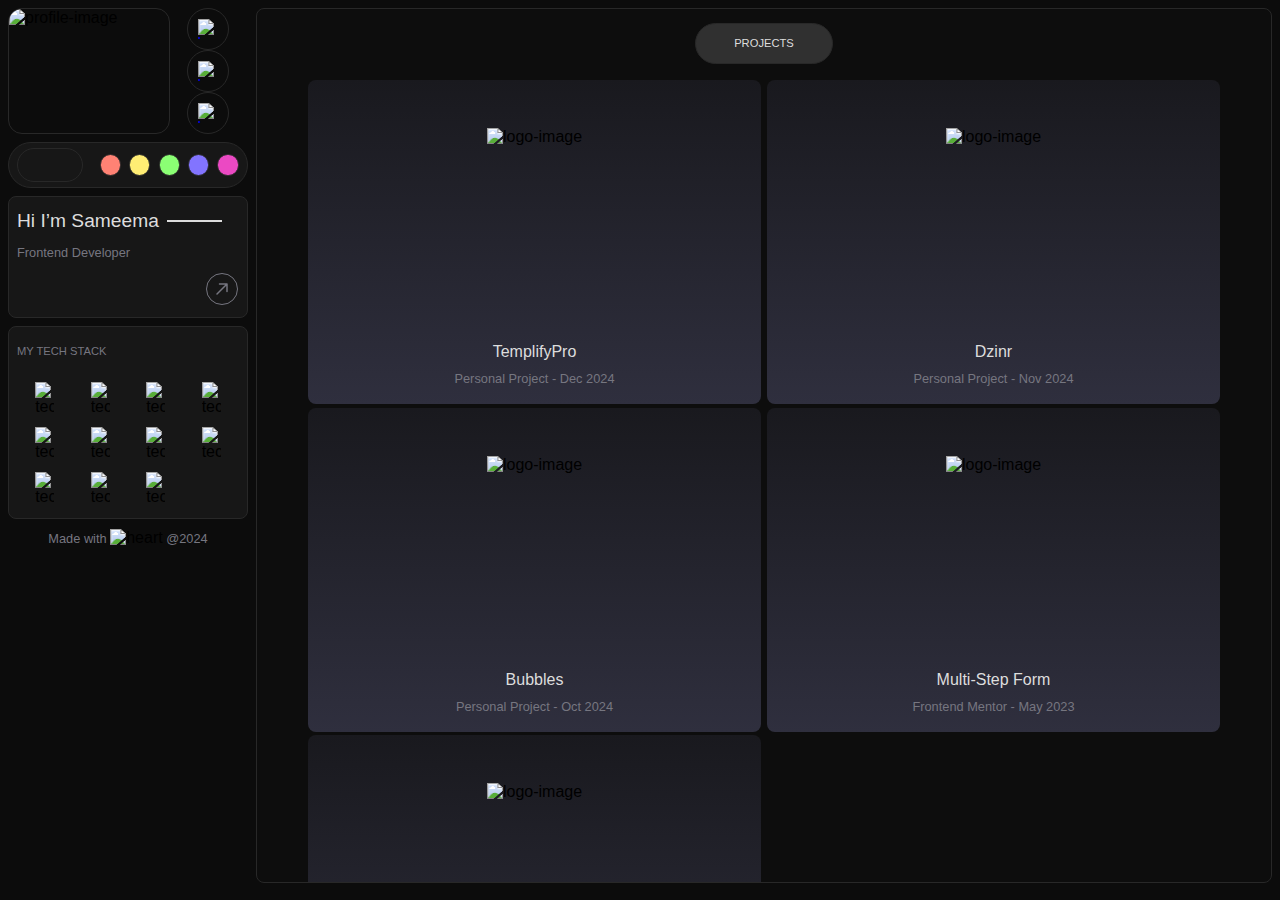
==== index.html @ 55fb83e9 "depo porfolio" ====
<!DOCTYPE html><html lang="en" data-critters-container><head><link rel="preconnect" href="https://fonts.gstatic.com" crossorigin>
  <meta charset="utf-8">
  <title>Portfolio2024Sameema</title>
  <base href="https://SameemaNasrin.github.io/portfolio2024-Sameema/">
  <meta name="viewport" content="width=device-width, initial-scale=1">
  <link rel="icon" type="image/x-icon" href="favicon.ico">
  <style>@font-face{font-family:'Roboto';font-style:normal;font-weight:300;font-display:swap;src:url(https://fonts.gstatic.com/s/roboto/v32/KFOlCnqEu92Fr1MmSU5fCRc4EsA.woff2) format('woff2');unicode-range:U+0460-052F, U+1C80-1C8A, U+20B4, U+2DE0-2DFF, U+A640-A69F, U+FE2E-FE2F;}@font-face{font-family:'Roboto';font-style:normal;font-weight:300;font-display:swap;src:url(https://fonts.gstatic.com/s/roboto/v32/KFOlCnqEu92Fr1MmSU5fABc4EsA.woff2) format('woff2');unicode-range:U+0301, U+0400-045F, U+0490-0491, U+04B0-04B1, U+2116;}@font-face{font-family:'Roboto';font-style:normal;font-weight:300;font-display:swap;src:url(https://fonts.gstatic.com/s/roboto/v32/KFOlCnqEu92Fr1MmSU5fCBc4EsA.woff2) format('woff2');unicode-range:U+1F00-1FFF;}@font-face{font-family:'Roboto';font-style:normal;font-weight:300;font-display:swap;src:url(https://fonts.gstatic.com/s/roboto/v32/KFOlCnqEu92Fr1MmSU5fBxc4EsA.woff2) format('woff2');unicode-range:U+0370-0377, U+037A-037F, U+0384-038A, U+038C, U+038E-03A1, U+03A3-03FF;}@font-face{font-family:'Roboto';font-style:normal;font-weight:300;font-display:swap;src:url(https://fonts.gstatic.com/s/roboto/v32/KFOlCnqEu92Fr1MmSU5fCxc4EsA.woff2) format('woff2');unicode-range:U+0102-0103, U+0110-0111, U+0128-0129, U+0168-0169, U+01A0-01A1, U+01AF-01B0, U+0300-0301, U+0303-0304, U+0308-0309, U+0323, U+0329, U+1EA0-1EF9, U+20AB;}@font-face{font-family:'Roboto';font-style:normal;font-weight:300;font-display:swap;src:url(https://fonts.gstatic.com/s/roboto/v32/KFOlCnqEu92Fr1MmSU5fChc4EsA.woff2) format('woff2');unicode-range:U+0100-02BA, U+02BD-02C5, U+02C7-02CC, U+02CE-02D7, U+02DD-02FF, U+0304, U+0308, U+0329, U+1D00-1DBF, U+1E00-1E9F, U+1EF2-1EFF, U+2020, U+20A0-20AB, U+20AD-20C0, U+2113, U+2C60-2C7F, U+A720-A7FF;}@font-face{font-family:'Roboto';font-style:normal;font-weight:300;font-display:swap;src:url(https://fonts.gstatic.com/s/roboto/v32/KFOlCnqEu92Fr1MmSU5fBBc4.woff2) format('woff2');unicode-range:U+0000-00FF, U+0131, U+0152-0153, U+02BB-02BC, U+02C6, U+02DA, U+02DC, U+0304, U+0308, U+0329, U+2000-206F, U+20AC, U+2122, U+2191, U+2193, U+2212, U+2215, U+FEFF, U+FFFD;}@font-face{font-family:'Roboto';font-style:normal;font-weight:400;font-display:swap;src:url(https://fonts.gstatic.com/s/roboto/v32/KFOmCnqEu92Fr1Mu72xKOzY.woff2) format('woff2');unicode-range:U+0460-052F, U+1C80-1C8A, U+20B4, U+2DE0-2DFF, U+A640-A69F, U+FE2E-FE2F;}@font-face{font-family:'Roboto';font-style:normal;font-weight:400;font-display:swap;src:url(https://fonts.gstatic.com/s/roboto/v32/KFOmCnqEu92Fr1Mu5mxKOzY.woff2) format('woff2');unicode-range:U+0301, U+0400-045F, U+0490-0491, U+04B0-04B1, U+2116;}@font-face{font-family:'Roboto';font-style:normal;font-weight:400;font-display:swap;src:url(https://fonts.gstatic.com/s/roboto/v32/KFOmCnqEu92Fr1Mu7mxKOzY.woff2) format('woff2');unicode-range:U+1F00-1FFF;}@font-face{font-family:'Roboto';font-style:normal;font-weight:400;font-display:swap;src:url(https://fonts.gstatic.com/s/roboto/v32/KFOmCnqEu92Fr1Mu4WxKOzY.woff2) format('woff2');unicode-range:U+0370-0377, U+037A-037F, U+0384-038A, U+038C, U+038E-03A1, U+03A3-03FF;}@font-face{font-family:'Roboto';font-style:normal;font-weight:400;font-display:swap;src:url(https://fonts.gstatic.com/s/roboto/v32/KFOmCnqEu92Fr1Mu7WxKOzY.woff2) format('woff2');unicode-range:U+0102-0103, U+0110-0111, U+0128-0129, U+0168-0169, U+01A0-01A1, U+01AF-01B0, U+0300-0301, U+0303-0304, U+0308-0309, U+0323, U+0329, U+1EA0-1EF9, U+20AB;}@font-face{font-family:'Roboto';font-style:normal;font-weight:400;font-display:swap;src:url(https://fonts.gstatic.com/s/roboto/v32/KFOmCnqEu92Fr1Mu7GxKOzY.woff2) format('woff2');unicode-range:U+0100-02BA, U+02BD-02C5, U+02C7-02CC, U+02CE-02D7, U+02DD-02FF, U+0304, U+0308, U+0329, U+1D00-1DBF, U+1E00-1E9F, U+1EF2-1EFF, U+2020, U+20A0-20AB, U+20AD-20C0, U+2113, U+2C60-2C7F, U+A720-A7FF;}@font-face{font-family:'Roboto';font-style:normal;font-weight:400;font-display:swap;src:url(https://fonts.gstatic.com/s/roboto/v32/KFOmCnqEu92Fr1Mu4mxK.woff2) format('woff2');unicode-range:U+0000-00FF, U+0131, U+0152-0153, U+02BB-02BC, U+02C6, U+02DA, U+02DC, U+0304, U+0308, U+0329, U+2000-206F, U+20AC, U+2122, U+2191, U+2193, U+2212, U+2215, U+FEFF, U+FFFD;}@font-face{font-family:'Roboto';font-style:normal;font-weight:500;font-display:swap;src:url(https://fonts.gstatic.com/s/roboto/v32/KFOlCnqEu92Fr1MmEU9fCRc4EsA.woff2) format('woff2');unicode-range:U+0460-052F, U+1C80-1C8A, U+20B4, U+2DE0-2DFF, U+A640-A69F, U+FE2E-FE2F;}@font-face{font-family:'Roboto';font-style:normal;font-weight:500;font-display:swap;src:url(https://fonts.gstatic.com/s/roboto/v32/KFOlCnqEu92Fr1MmEU9fABc4EsA.woff2) format('woff2');unicode-range:U+0301, U+0400-045F, U+0490-0491, U+04B0-04B1, U+2116;}@font-face{font-family:'Roboto';font-style:normal;font-weight:500;font-display:swap;src:url(https://fonts.gstatic.com/s/roboto/v32/KFOlCnqEu92Fr1MmEU9fCBc4EsA.woff2) format('woff2');unicode-range:U+1F00-1FFF;}@font-face{font-family:'Roboto';font-style:normal;font-weight:500;font-display:swap;src:url(https://fonts.gstatic.com/s/roboto/v32/KFOlCnqEu92Fr1MmEU9fBxc4EsA.woff2) format('woff2');unicode-range:U+0370-0377, U+037A-037F, U+0384-038A, U+038C, U+038E-03A1, U+03A3-03FF;}@font-face{font-family:'Roboto';font-style:normal;font-weight:500;font-display:swap;src:url(https://fonts.gstatic.com/s/roboto/v32/KFOlCnqEu92Fr1MmEU9fCxc4EsA.woff2) format('woff2');unicode-range:U+0102-0103, U+0110-0111, U+0128-0129, U+0168-0169, U+01A0-01A1, U+01AF-01B0, U+0300-0301, U+0303-0304, U+0308-0309, U+0323, U+0329, U+1EA0-1EF9, U+20AB;}@font-face{font-family:'Roboto';font-style:normal;font-weight:500;font-display:swap;src:url(https://fonts.gstatic.com/s/roboto/v32/KFOlCnqEu92Fr1MmEU9fChc4EsA.woff2) format('woff2');unicode-range:U+0100-02BA, U+02BD-02C5, U+02C7-02CC, U+02CE-02D7, U+02DD-02FF, U+0304, U+0308, U+0329, U+1D00-1DBF, U+1E00-1E9F, U+1EF2-1EFF, U+2020, U+20A0-20AB, U+20AD-20C0, U+2113, U+2C60-2C7F, U+A720-A7FF;}@font-face{font-family:'Roboto';font-style:normal;font-weight:500;font-display:swap;src:url(https://fonts.gstatic.com/s/roboto/v32/KFOlCnqEu92Fr1MmEU9fBBc4.woff2) format('woff2');unicode-range:U+0000-00FF, U+0131, U+0152-0153, U+02BB-02BC, U+02C6, U+02DA, U+02DC, U+0304, U+0308, U+0329, U+2000-206F, U+20AC, U+2122, U+2191, U+2193, U+2212, U+2215, U+FEFF, U+FFFD;}</style>
  <style>@font-face{font-family:'Material Icons';font-style:normal;font-weight:400;src:url(https://fonts.gstatic.com/s/materialicons/v142/flUhRq6tzZclQEJ-Vdg-IuiaDsNc.woff2) format('woff2');}.material-icons{font-family:'Material Icons';font-weight:normal;font-style:normal;font-size:24px;line-height:1;letter-spacing:normal;text-transform:none;display:inline-block;white-space:nowrap;word-wrap:normal;direction:ltr;-webkit-font-feature-settings:'liga';-webkit-font-smoothing:antialiased;}</style>
<style>.mat-ripple{overflow:hidden;position:relative}.mat-ripple:not(:empty){transform:translateZ(0)}.cdk-visually-hidden{border:0;clip:rect(0 0 0 0);height:1px;margin:-1px;overflow:hidden;padding:0;position:absolute;width:1px;white-space:nowrap;outline:0;-webkit-appearance:none;-moz-appearance:none;left:0}.mat-mdc-focus-indicator{position:relative}.mat-mdc-focus-indicator:before{inset:0;position:absolute;box-sizing:border-box;pointer-events:none;display:var(--mat-mdc-focus-indicator-display, none);border:var(--mat-mdc-focus-indicator-border-width, 3px) var(--mat-mdc-focus-indicator-border-style, solid) var(--mat-mdc-focus-indicator-border-color, transparent);border-radius:var(--mat-mdc-focus-indicator-border-radius, 4px)}.mat-mdc-focus-indicator:focus:before{content:""}html{--mat-ripple-color:rgba(0, 0, 0, .1)}html{--mat-option-selected-state-label-text-color:#3f51b5;--mat-option-label-text-color:rgba(0, 0, 0, .87);--mat-option-hover-state-layer-color:rgba(0, 0, 0, .04);--mat-option-focus-state-layer-color:rgba(0, 0, 0, .04);--mat-option-selected-state-layer-color:rgba(0, 0, 0, .04)}html{--mat-optgroup-label-text-color:rgba(0, 0, 0, .87)}.mat-primary{--mat-full-pseudo-checkbox-selected-icon-color:#3f51b5;--mat-full-pseudo-checkbox-selected-checkmark-color:#fafafa;--mat-full-pseudo-checkbox-unselected-icon-color:rgba(0, 0, 0, .54);--mat-full-pseudo-checkbox-disabled-selected-checkmark-color:#fafafa;--mat-full-pseudo-checkbox-disabled-unselected-icon-color:#b0b0b0;--mat-full-pseudo-checkbox-disabled-selected-icon-color:#b0b0b0;--mat-minimal-pseudo-checkbox-selected-checkmark-color:#3f51b5;--mat-minimal-pseudo-checkbox-disabled-selected-checkmark-color:#b0b0b0}html{--mat-full-pseudo-checkbox-selected-icon-color:#ff4081;--mat-full-pseudo-checkbox-selected-checkmark-color:#fafafa;--mat-full-pseudo-checkbox-unselected-icon-color:rgba(0, 0, 0, .54);--mat-full-pseudo-checkbox-disabled-selected-checkmark-color:#fafafa;--mat-full-pseudo-checkbox-disabled-unselected-icon-color:#b0b0b0;--mat-full-pseudo-checkbox-disabled-selected-icon-color:#b0b0b0;--mat-minimal-pseudo-checkbox-selected-checkmark-color:#ff4081;--mat-minimal-pseudo-checkbox-disabled-selected-checkmark-color:#b0b0b0}html{--mat-app-background-color:#fafafa;--mat-app-text-color:rgba(0, 0, 0, .87)}html{--mat-option-label-text-font:Roboto, sans-serif;--mat-option-label-text-line-height:24px;--mat-option-label-text-size:16px;--mat-option-label-text-tracking:.03125em;--mat-option-label-text-weight:400}html{--mat-optgroup-label-text-font:Roboto, sans-serif;--mat-optgroup-label-text-line-height:24px;--mat-optgroup-label-text-size:16px;--mat-optgroup-label-text-tracking:.03125em;--mat-optgroup-label-text-weight:400}html{--mdc-elevated-card-container-shape:4px;--mdc-outlined-card-container-shape:4px;--mdc-outlined-card-outline-width:1px}html{--mdc-elevated-card-container-color:white;--mdc-elevated-card-container-elevation:0px 2px 1px -1px rgba(0, 0, 0, .2), 0px 1px 1px 0px rgba(0, 0, 0, .14), 0px 1px 3px 0px rgba(0, 0, 0, .12);--mdc-outlined-card-container-color:white;--mdc-outlined-card-outline-color:rgba(0, 0, 0, .12);--mdc-outlined-card-container-elevation:0px 0px 0px 0px rgba(0, 0, 0, .2), 0px 0px 0px 0px rgba(0, 0, 0, .14), 0px 0px 0px 0px rgba(0, 0, 0, .12);--mat-card-subtitle-text-color:rgba(0, 0, 0, .54)}html{--mat-card-title-text-font:Roboto, sans-serif;--mat-card-title-text-line-height:32px;--mat-card-title-text-size:20px;--mat-card-title-text-tracking:.0125em;--mat-card-title-text-weight:500;--mat-card-subtitle-text-font:Roboto, sans-serif;--mat-card-subtitle-text-line-height:22px;--mat-card-subtitle-text-size:14px;--mat-card-subtitle-text-tracking:.0071428571em;--mat-card-subtitle-text-weight:500}html{--mdc-linear-progress-active-indicator-height:4px;--mdc-linear-progress-track-height:4px;--mdc-linear-progress-track-shape:0}html{--mdc-plain-tooltip-container-shape:4px;--mdc-plain-tooltip-supporting-text-line-height:16px}html{--mdc-plain-tooltip-container-color:#616161;--mdc-plain-tooltip-supporting-text-color:#fff}html{--mdc-plain-tooltip-supporting-text-font:Roboto, sans-serif;--mdc-plain-tooltip-supporting-text-size:12px;--mdc-plain-tooltip-supporting-text-weight:400;--mdc-plain-tooltip-supporting-text-tracking:.0333333333em}html{--mdc-filled-text-field-active-indicator-height:1px;--mdc-filled-text-field-focus-active-indicator-height:2px;--mdc-filled-text-field-container-shape:4px;--mdc-outlined-text-field-outline-width:1px;--mdc-outlined-text-field-focus-outline-width:2px;--mdc-outlined-text-field-container-shape:4px}html{--mdc-filled-text-field-caret-color:#3f51b5;--mdc-filled-text-field-focus-active-indicator-color:#3f51b5;--mdc-filled-text-field-focus-label-text-color:rgba(63, 81, 181, .87);--mdc-filled-text-field-container-color:whitesmoke;--mdc-filled-text-field-disabled-container-color:#fafafa;--mdc-filled-text-field-label-text-color:rgba(0, 0, 0, .6);--mdc-filled-text-field-hover-label-text-color:rgba(0, 0, 0, .6);--mdc-filled-text-field-disabled-label-text-color:rgba(0, 0, 0, .38);--mdc-filled-text-field-input-text-color:rgba(0, 0, 0, .87);--mdc-filled-text-field-disabled-input-text-color:rgba(0, 0, 0, .38);--mdc-filled-text-field-input-text-placeholder-color:rgba(0, 0, 0, .6);--mdc-filled-text-field-error-hover-label-text-color:#f44336;--mdc-filled-text-field-error-focus-label-text-color:#f44336;--mdc-filled-text-field-error-label-text-color:#f44336;--mdc-filled-text-field-error-caret-color:#f44336;--mdc-filled-text-field-active-indicator-color:rgba(0, 0, 0, .42);--mdc-filled-text-field-disabled-active-indicator-color:rgba(0, 0, 0, .06);--mdc-filled-text-field-hover-active-indicator-color:rgba(0, 0, 0, .87);--mdc-filled-text-field-error-active-indicator-color:#f44336;--mdc-filled-text-field-error-focus-active-indicator-color:#f44336;--mdc-filled-text-field-error-hover-active-indicator-color:#f44336;--mdc-outlined-text-field-caret-color:#3f51b5;--mdc-outlined-text-field-focus-outline-color:#3f51b5;--mdc-outlined-text-field-focus-label-text-color:rgba(63, 81, 181, .87);--mdc-outlined-text-field-label-text-color:rgba(0, 0, 0, .6);--mdc-outlined-text-field-hover-label-text-color:rgba(0, 0, 0, .6);--mdc-outlined-text-field-disabled-label-text-color:rgba(0, 0, 0, .38);--mdc-outlined-text-field-input-text-color:rgba(0, 0, 0, .87);--mdc-outlined-text-field-disabled-input-text-color:rgba(0, 0, 0, .38);--mdc-outlined-text-field-input-text-placeholder-color:rgba(0, 0, 0, .6);--mdc-outlined-text-field-error-caret-color:#f44336;--mdc-outlined-text-field-error-focus-label-text-color:#f44336;--mdc-outlined-text-field-error-label-text-color:#f44336;--mdc-outlined-text-field-error-hover-label-text-color:#f44336;--mdc-outlined-text-field-outline-color:rgba(0, 0, 0, .38);--mdc-outlined-text-field-disabled-outline-color:rgba(0, 0, 0, .06);--mdc-outlined-text-field-hover-outline-color:rgba(0, 0, 0, .87);--mdc-outlined-text-field-error-focus-outline-color:#f44336;--mdc-outlined-text-field-error-hover-outline-color:#f44336;--mdc-outlined-text-field-error-outline-color:#f44336;--mat-form-field-focus-select-arrow-color:rgba(63, 81, 181, .87);--mat-form-field-disabled-input-text-placeholder-color:rgba(0, 0, 0, .38);--mat-form-field-state-layer-color:rgba(0, 0, 0, .87);--mat-form-field-error-text-color:#f44336;--mat-form-field-select-option-text-color:inherit;--mat-form-field-select-disabled-option-text-color:GrayText;--mat-form-field-leading-icon-color:unset;--mat-form-field-disabled-leading-icon-color:unset;--mat-form-field-trailing-icon-color:unset;--mat-form-field-disabled-trailing-icon-color:unset;--mat-form-field-error-focus-trailing-icon-color:unset;--mat-form-field-error-hover-trailing-icon-color:unset;--mat-form-field-error-trailing-icon-color:unset;--mat-form-field-enabled-select-arrow-color:rgba(0, 0, 0, .54);--mat-form-field-disabled-select-arrow-color:rgba(0, 0, 0, .38);--mat-form-field-hover-state-layer-opacity:.04;--mat-form-field-focus-state-layer-opacity:.08}html{--mat-form-field-container-height:56px;--mat-form-field-filled-label-display:block;--mat-form-field-container-vertical-padding:16px;--mat-form-field-filled-with-label-container-padding-top:24px;--mat-form-field-filled-with-label-container-padding-bottom:8px}html{--mdc-filled-text-field-label-text-font:Roboto, sans-serif;--mdc-filled-text-field-label-text-size:16px;--mdc-filled-text-field-label-text-tracking:.03125em;--mdc-filled-text-field-label-text-weight:400;--mdc-outlined-text-field-label-text-font:Roboto, sans-serif;--mdc-outlined-text-field-label-text-size:16px;--mdc-outlined-text-field-label-text-tracking:.03125em;--mdc-outlined-text-field-label-text-weight:400;--mat-form-field-container-text-font:Roboto, sans-serif;--mat-form-field-container-text-line-height:24px;--mat-form-field-container-text-size:16px;--mat-form-field-container-text-tracking:.03125em;--mat-form-field-container-text-weight:400;--mat-form-field-outlined-label-text-populated-size:16px;--mat-form-field-subscript-text-font:Roboto, sans-serif;--mat-form-field-subscript-text-line-height:20px;--mat-form-field-subscript-text-size:12px;--mat-form-field-subscript-text-tracking:.0333333333em;--mat-form-field-subscript-text-weight:400}html{--mat-select-container-elevation-shadow:0px 5px 5px -3px rgba(0, 0, 0, .2), 0px 8px 10px 1px rgba(0, 0, 0, .14), 0px 3px 14px 2px rgba(0, 0, 0, .12)}html{--mat-select-panel-background-color:white;--mat-select-enabled-trigger-text-color:rgba(0, 0, 0, .87);--mat-select-disabled-trigger-text-color:rgba(0, 0, 0, .38);--mat-select-placeholder-text-color:rgba(0, 0, 0, .6);--mat-select-enabled-arrow-color:rgba(0, 0, 0, .54);--mat-select-disabled-arrow-color:rgba(0, 0, 0, .38);--mat-select-focused-arrow-color:rgba(63, 81, 181, .87);--mat-select-invalid-arrow-color:rgba(244, 67, 54, .87)}html{--mat-select-arrow-transform:translateY(-8px)}html{--mat-select-trigger-text-font:Roboto, sans-serif;--mat-select-trigger-text-line-height:24px;--mat-select-trigger-text-size:16px;--mat-select-trigger-text-tracking:.03125em;--mat-select-trigger-text-weight:400}html{--mat-autocomplete-container-shape:4px;--mat-autocomplete-container-elevation-shadow:0px 5px 5px -3px rgba(0, 0, 0, .2), 0px 8px 10px 1px rgba(0, 0, 0, .14), 0px 3px 14px 2px rgba(0, 0, 0, .12)}html{--mat-autocomplete-background-color:white}html{--mdc-dialog-container-elevation-shadow:0px 11px 15px -7px rgba(0, 0, 0, .2), 0px 24px 38px 3px rgba(0, 0, 0, .14), 0px 9px 46px 8px rgba(0, 0, 0, .12);--mdc-dialog-container-shadow-color:#000;--mdc-dialog-container-shape:4px;--mat-dialog-container-max-width:80vw;--mat-dialog-container-small-max-width:80vw;--mat-dialog-container-min-width:0;--mat-dialog-actions-alignment:start;--mat-dialog-actions-padding:8px;--mat-dialog-content-padding:20px 24px;--mat-dialog-with-actions-content-padding:20px 24px;--mat-dialog-headline-padding:0 24px 9px}html{--mdc-dialog-container-color:white;--mdc-dialog-subhead-color:rgba(0, 0, 0, .87);--mdc-dialog-supporting-text-color:rgba(0, 0, 0, .6)}html{--mdc-dialog-subhead-font:Roboto, sans-serif;--mdc-dialog-subhead-line-height:32px;--mdc-dialog-subhead-size:20px;--mdc-dialog-subhead-weight:500;--mdc-dialog-subhead-tracking:.0125em;--mdc-dialog-supporting-text-font:Roboto, sans-serif;--mdc-dialog-supporting-text-line-height:24px;--mdc-dialog-supporting-text-size:16px;--mdc-dialog-supporting-text-weight:400;--mdc-dialog-supporting-text-tracking:.03125em}html{--mdc-switch-disabled-selected-icon-opacity:.38;--mdc-switch-disabled-track-opacity:.12;--mdc-switch-disabled-unselected-icon-opacity:.38;--mdc-switch-handle-height:20px;--mdc-switch-handle-shape:10px;--mdc-switch-handle-width:20px;--mdc-switch-selected-icon-size:18px;--mdc-switch-track-height:14px;--mdc-switch-track-shape:7px;--mdc-switch-track-width:36px;--mdc-switch-unselected-icon-size:18px;--mdc-switch-selected-focus-state-layer-opacity:.12;--mdc-switch-selected-hover-state-layer-opacity:.04;--mdc-switch-selected-pressed-state-layer-opacity:.1;--mdc-switch-unselected-focus-state-layer-opacity:.12;--mdc-switch-unselected-hover-state-layer-opacity:.04;--mdc-switch-unselected-pressed-state-layer-opacity:.1;--mat-switch-disabled-selected-handle-opacity:.38;--mat-switch-disabled-unselected-handle-opacity:.38;--mat-switch-unselected-handle-size:20px;--mat-switch-selected-handle-size:20px;--mat-switch-pressed-handle-size:20px;--mat-switch-with-icon-handle-size:20px;--mat-switch-selected-handle-horizontal-margin:0;--mat-switch-selected-with-icon-handle-horizontal-margin:0;--mat-switch-selected-pressed-handle-horizontal-margin:0;--mat-switch-unselected-handle-horizontal-margin:0;--mat-switch-unselected-with-icon-handle-horizontal-margin:0;--mat-switch-unselected-pressed-handle-horizontal-margin:0;--mat-switch-visible-track-opacity:1;--mat-switch-hidden-track-opacity:1;--mat-switch-visible-track-transition:transform 75ms 0ms cubic-bezier(0, 0, .2, 1);--mat-switch-hidden-track-transition:transform 75ms 0ms cubic-bezier(.4, 0, .6, 1);--mat-switch-track-outline-width:1px;--mat-switch-track-outline-color:transparent;--mat-switch-selected-track-outline-width:1px;--mat-switch-disabled-unselected-track-outline-width:1px;--mat-switch-disabled-unselected-track-outline-color:transparent}html{--mdc-switch-selected-focus-state-layer-color:#3949ab;--mdc-switch-selected-handle-color:#3949ab;--mdc-switch-selected-hover-state-layer-color:#3949ab;--mdc-switch-selected-pressed-state-layer-color:#3949ab;--mdc-switch-selected-focus-handle-color:#1a237e;--mdc-switch-selected-hover-handle-color:#1a237e;--mdc-switch-selected-pressed-handle-color:#1a237e;--mdc-switch-selected-focus-track-color:#7986cb;--mdc-switch-selected-hover-track-color:#7986cb;--mdc-switch-selected-pressed-track-color:#7986cb;--mdc-switch-selected-track-color:#7986cb;--mdc-switch-disabled-selected-handle-color:#424242;--mdc-switch-disabled-selected-icon-color:#fff;--mdc-switch-disabled-selected-track-color:#424242;--mdc-switch-disabled-unselected-handle-color:#424242;--mdc-switch-disabled-unselected-icon-color:#fff;--mdc-switch-disabled-unselected-track-color:#424242;--mdc-switch-handle-surface-color:var(--mdc-theme-surface, #fff);--mdc-switch-handle-elevation-shadow:0px 2px 1px -1px rgba(0, 0, 0, .2), 0px 1px 1px 0px rgba(0, 0, 0, .14), 0px 1px 3px 0px rgba(0, 0, 0, .12);--mdc-switch-handle-shadow-color:black;--mdc-switch-disabled-handle-elevation-shadow:0px 0px 0px 0px rgba(0, 0, 0, .2), 0px 0px 0px 0px rgba(0, 0, 0, .14), 0px 0px 0px 0px rgba(0, 0, 0, .12);--mdc-switch-selected-icon-color:#fff;--mdc-switch-unselected-focus-handle-color:#212121;--mdc-switch-unselected-focus-state-layer-color:#424242;--mdc-switch-unselected-focus-track-color:#e0e0e0;--mdc-switch-unselected-handle-color:#616161;--mdc-switch-unselected-hover-handle-color:#212121;--mdc-switch-unselected-hover-state-layer-color:#424242;--mdc-switch-unselected-hover-track-color:#e0e0e0;--mdc-switch-unselected-icon-color:#fff;--mdc-switch-unselected-pressed-handle-color:#212121;--mdc-switch-unselected-pressed-state-layer-color:#424242;--mdc-switch-unselected-pressed-track-color:#e0e0e0;--mdc-switch-unselected-track-color:#e0e0e0;--mdc-switch-disabled-label-text-color: rgba(0, 0, 0, .38)}html{--mdc-switch-state-layer-size:40px}html{--mdc-radio-disabled-selected-icon-opacity:.38;--mdc-radio-disabled-unselected-icon-opacity:.38;--mdc-radio-state-layer-size:40px}html{--mdc-radio-state-layer-size:40px;--mat-radio-touch-target-display:block}html{--mat-slider-value-indicator-width:auto;--mat-slider-value-indicator-height:32px;--mat-slider-value-indicator-caret-display:block;--mat-slider-value-indicator-border-radius:4px;--mat-slider-value-indicator-padding:0 12px;--mat-slider-value-indicator-text-transform:none;--mat-slider-value-indicator-container-transform:translateX(-50%);--mdc-slider-active-track-height:6px;--mdc-slider-active-track-shape:9999px;--mdc-slider-handle-height:20px;--mdc-slider-handle-shape:50%;--mdc-slider-handle-width:20px;--mdc-slider-inactive-track-height:4px;--mdc-slider-inactive-track-shape:9999px;--mdc-slider-with-overlap-handle-outline-width:1px;--mdc-slider-with-tick-marks-active-container-opacity:.6;--mdc-slider-with-tick-marks-container-shape:50%;--mdc-slider-with-tick-marks-container-size:2px;--mdc-slider-with-tick-marks-inactive-container-opacity:.6}html{--mdc-slider-handle-color:#3f51b5;--mdc-slider-focus-handle-color:#3f51b5;--mdc-slider-hover-handle-color:#3f51b5;--mdc-slider-active-track-color:#3f51b5;--mdc-slider-inactive-track-color:#3f51b5;--mdc-slider-with-tick-marks-inactive-container-color:#3f51b5;--mdc-slider-with-tick-marks-active-container-color:white;--mdc-slider-disabled-active-track-color:#000;--mdc-slider-disabled-handle-color:#000;--mdc-slider-disabled-inactive-track-color:#000;--mdc-slider-label-container-color:#000;--mdc-slider-label-label-text-color:#fff;--mdc-slider-with-overlap-handle-outline-color:#fff;--mdc-slider-with-tick-marks-disabled-container-color:#000;--mdc-slider-handle-elevation:0px 2px 1px -1px rgba(0, 0, 0, .2), 0px 1px 1px 0px rgba(0, 0, 0, .14), 0px 1px 3px 0px rgba(0, 0, 0, .12);--mat-slider-ripple-color:#3f51b5;--mat-slider-hover-state-layer-color:rgba(63, 81, 181, .05);--mat-slider-focus-state-layer-color:rgba(63, 81, 181, .2);--mat-slider-value-indicator-opacity:.6}html{--mdc-slider-label-label-text-font:Roboto, sans-serif;--mdc-slider-label-label-text-size:14px;--mdc-slider-label-label-text-line-height:22px;--mdc-slider-label-label-text-tracking:.0071428571em;--mdc-slider-label-label-text-weight:500}html{--mat-menu-container-shape:4px;--mat-menu-divider-bottom-spacing:0;--mat-menu-divider-top-spacing:0;--mat-menu-item-spacing:16px;--mat-menu-item-icon-size:24px;--mat-menu-item-leading-spacing:16px;--mat-menu-item-trailing-spacing:16px;--mat-menu-item-with-icon-leading-spacing:16px;--mat-menu-item-with-icon-trailing-spacing:16px}html{--mat-menu-item-label-text-color:rgba(0, 0, 0, .87);--mat-menu-item-icon-color:rgba(0, 0, 0, .87);--mat-menu-item-hover-state-layer-color:rgba(0, 0, 0, .04);--mat-menu-item-focus-state-layer-color:rgba(0, 0, 0, .04);--mat-menu-container-color:white;--mat-menu-divider-color:rgba(0, 0, 0, .12)}html{--mat-menu-item-label-text-font:Roboto, sans-serif;--mat-menu-item-label-text-size:16px;--mat-menu-item-label-text-tracking:.03125em;--mat-menu-item-label-text-line-height:24px;--mat-menu-item-label-text-weight:400}html{--mdc-list-list-item-container-shape:0;--mdc-list-list-item-leading-avatar-shape:50%;--mdc-list-list-item-container-color:transparent;--mdc-list-list-item-selected-container-color:transparent;--mdc-list-list-item-leading-avatar-color:transparent;--mdc-list-list-item-leading-icon-size:24px;--mdc-list-list-item-leading-avatar-size:40px;--mdc-list-list-item-trailing-icon-size:24px;--mdc-list-list-item-disabled-state-layer-color:transparent;--mdc-list-list-item-disabled-state-layer-opacity:0;--mdc-list-list-item-disabled-label-text-opacity:.38;--mdc-list-list-item-disabled-leading-icon-opacity:.38;--mdc-list-list-item-disabled-trailing-icon-opacity:.38;--mat-list-active-indicator-color:transparent;--mat-list-active-indicator-shape:4px}html{--mdc-list-list-item-label-text-color:rgba(0, 0, 0, .87);--mdc-list-list-item-supporting-text-color:rgba(0, 0, 0, .54);--mdc-list-list-item-leading-icon-color:rgba(0, 0, 0, .38);--mdc-list-list-item-trailing-supporting-text-color:rgba(0, 0, 0, .38);--mdc-list-list-item-trailing-icon-color:rgba(0, 0, 0, .38);--mdc-list-list-item-selected-trailing-icon-color:rgba(0, 0, 0, .38);--mdc-list-list-item-disabled-label-text-color:black;--mdc-list-list-item-disabled-leading-icon-color:black;--mdc-list-list-item-disabled-trailing-icon-color:black;--mdc-list-list-item-hover-label-text-color:rgba(0, 0, 0, .87);--mdc-list-list-item-hover-leading-icon-color:rgba(0, 0, 0, .38);--mdc-list-list-item-hover-trailing-icon-color:rgba(0, 0, 0, .38);--mdc-list-list-item-focus-label-text-color:rgba(0, 0, 0, .87);--mdc-list-list-item-hover-state-layer-color:black;--mdc-list-list-item-hover-state-layer-opacity:.04;--mdc-list-list-item-focus-state-layer-color:black;--mdc-list-list-item-focus-state-layer-opacity:.12}html{--mdc-list-list-item-one-line-container-height:48px;--mdc-list-list-item-two-line-container-height:64px;--mdc-list-list-item-three-line-container-height:88px;--mat-list-list-item-leading-icon-start-space:16px;--mat-list-list-item-leading-icon-end-space:32px}html{--mdc-list-list-item-label-text-font:Roboto, sans-serif;--mdc-list-list-item-label-text-line-height:24px;--mdc-list-list-item-label-text-size:16px;--mdc-list-list-item-label-text-tracking:.03125em;--mdc-list-list-item-label-text-weight:400;--mdc-list-list-item-supporting-text-font:Roboto, sans-serif;--mdc-list-list-item-supporting-text-line-height:20px;--mdc-list-list-item-supporting-text-size:14px;--mdc-list-list-item-supporting-text-tracking:.0178571429em;--mdc-list-list-item-supporting-text-weight:400;--mdc-list-list-item-trailing-supporting-text-font:Roboto, sans-serif;--mdc-list-list-item-trailing-supporting-text-line-height:20px;--mdc-list-list-item-trailing-supporting-text-size:12px;--mdc-list-list-item-trailing-supporting-text-tracking:.0333333333em;--mdc-list-list-item-trailing-supporting-text-weight:400}html{--mat-paginator-container-text-color:rgba(0, 0, 0, .87);--mat-paginator-container-background-color:white;--mat-paginator-enabled-icon-color:rgba(0, 0, 0, .54);--mat-paginator-disabled-icon-color:rgba(0, 0, 0, .12)}html{--mat-paginator-container-size:56px;--mat-paginator-form-field-container-height:40px;--mat-paginator-form-field-container-vertical-padding:8px}html{--mat-paginator-container-text-font:Roboto, sans-serif;--mat-paginator-container-text-line-height:20px;--mat-paginator-container-text-size:12px;--mat-paginator-container-text-tracking:.0333333333em;--mat-paginator-container-text-weight:400;--mat-paginator-select-trigger-text-size:12px}html{--mdc-tab-indicator-active-indicator-height:2px;--mdc-tab-indicator-active-indicator-shape:0;--mdc-secondary-navigation-tab-container-height:48px;--mat-tab-header-divider-color:transparent;--mat-tab-header-divider-height:0}.mat-mdc-tab-group{--mdc-tab-indicator-active-indicator-color:#3f51b5;--mat-tab-header-disabled-ripple-color:rgba(0, 0, 0, .38);--mat-tab-header-pagination-icon-color:black;--mat-tab-header-inactive-label-text-color:rgba(0, 0, 0, .6);--mat-tab-header-active-label-text-color:#3f51b5;--mat-tab-header-active-ripple-color:#3f51b5;--mat-tab-header-inactive-ripple-color:#3f51b5;--mat-tab-header-inactive-focus-label-text-color:rgba(0, 0, 0, .6);--mat-tab-header-inactive-hover-label-text-color:rgba(0, 0, 0, .6);--mat-tab-header-active-focus-label-text-color:#3f51b5;--mat-tab-header-active-hover-label-text-color:#3f51b5;--mat-tab-header-active-focus-indicator-color:#3f51b5;--mat-tab-header-active-hover-indicator-color:#3f51b5}.mat-mdc-tab-header{--mdc-secondary-navigation-tab-container-height:48px}.mat-mdc-tab-header{--mat-tab-header-label-text-font:Roboto, sans-serif;--mat-tab-header-label-text-size:14px;--mat-tab-header-label-text-tracking:.0892857143em;--mat-tab-header-label-text-line-height:36px;--mat-tab-header-label-text-weight:500}html{--mdc-checkbox-disabled-selected-checkmark-color:#fff;--mdc-checkbox-selected-focus-state-layer-opacity:.16;--mdc-checkbox-selected-hover-state-layer-opacity:.04;--mdc-checkbox-selected-pressed-state-layer-opacity:.16;--mdc-checkbox-unselected-focus-state-layer-opacity:.16;--mdc-checkbox-unselected-hover-state-layer-opacity:.04;--mdc-checkbox-unselected-pressed-state-layer-opacity:.16}html{--mdc-checkbox-disabled-selected-icon-color:rgba(0, 0, 0, .38);--mdc-checkbox-disabled-unselected-icon-color:rgba(0, 0, 0, .38);--mdc-checkbox-selected-checkmark-color:white;--mdc-checkbox-selected-focus-icon-color:#ff4081;--mdc-checkbox-selected-hover-icon-color:#ff4081;--mdc-checkbox-selected-icon-color:#ff4081;--mdc-checkbox-selected-pressed-icon-color:#ff4081;--mdc-checkbox-unselected-focus-icon-color:#212121;--mdc-checkbox-unselected-hover-icon-color:#212121;--mdc-checkbox-unselected-icon-color:rgba(0, 0, 0, .54);--mdc-checkbox-unselected-pressed-icon-color:rgba(0, 0, 0, .54);--mdc-checkbox-selected-focus-state-layer-color:#ff4081;--mdc-checkbox-selected-hover-state-layer-color:#ff4081;--mdc-checkbox-selected-pressed-state-layer-color:#ff4081;--mdc-checkbox-unselected-focus-state-layer-color:black;--mdc-checkbox-unselected-hover-state-layer-color:black;--mdc-checkbox-unselected-pressed-state-layer-color:black;--mat-checkbox-disabled-label-color:rgba(0, 0, 0, .38)}html{--mdc-checkbox-state-layer-size:40px;--mat-checkbox-touch-target-display:block}html{--mdc-text-button-container-shape:4px;--mdc-text-button-keep-touch-target:false;--mdc-filled-button-container-shape:4px;--mdc-filled-button-keep-touch-target:false;--mdc-protected-button-container-shape:4px;--mdc-protected-button-keep-touch-target:false;--mdc-outlined-button-keep-touch-target:false;--mdc-outlined-button-outline-width:1px;--mdc-outlined-button-container-shape:4px;--mat-text-button-horizontal-padding:8px;--mat-text-button-with-icon-horizontal-padding:8px;--mat-text-button-icon-spacing:8px;--mat-text-button-icon-offset:0;--mat-filled-button-horizontal-padding:16px;--mat-filled-button-icon-spacing:8px;--mat-filled-button-icon-offset:-4px;--mat-protected-button-horizontal-padding:16px;--mat-protected-button-icon-spacing:8px;--mat-protected-button-icon-offset:-4px;--mat-outlined-button-horizontal-padding:15px;--mat-outlined-button-icon-spacing:8px;--mat-outlined-button-icon-offset:-4px}html{--mdc-text-button-label-text-color:black;--mdc-text-button-disabled-label-text-color:rgba(0, 0, 0, .38);--mat-text-button-state-layer-color:black;--mat-text-button-disabled-state-layer-color:black;--mat-text-button-ripple-color:rgba(0, 0, 0, .1);--mat-text-button-hover-state-layer-opacity:.04;--mat-text-button-focus-state-layer-opacity:.12;--mat-text-button-pressed-state-layer-opacity:.12;--mdc-filled-button-container-color:white;--mdc-filled-button-label-text-color:black;--mdc-filled-button-disabled-container-color:rgba(0, 0, 0, .12);--mdc-filled-button-disabled-label-text-color:rgba(0, 0, 0, .38);--mat-filled-button-state-layer-color:black;--mat-filled-button-disabled-state-layer-color:black;--mat-filled-button-ripple-color:rgba(0, 0, 0, .1);--mat-filled-button-hover-state-layer-opacity:.04;--mat-filled-button-focus-state-layer-opacity:.12;--mat-filled-button-pressed-state-layer-opacity:.12;--mdc-protected-button-container-color:white;--mdc-protected-button-label-text-color:black;--mdc-protected-button-disabled-container-color:rgba(0, 0, 0, .12);--mdc-protected-button-disabled-label-text-color:rgba(0, 0, 0, .38);--mdc-protected-button-container-elevation-shadow:0px 3px 1px -2px rgba(0, 0, 0, .2), 0px 2px 2px 0px rgba(0, 0, 0, .14), 0px 1px 5px 0px rgba(0, 0, 0, .12);--mdc-protected-button-disabled-container-elevation-shadow:0px 0px 0px 0px rgba(0, 0, 0, .2), 0px 0px 0px 0px rgba(0, 0, 0, .14), 0px 0px 0px 0px rgba(0, 0, 0, .12);--mdc-protected-button-focus-container-elevation-shadow:0px 2px 4px -1px rgba(0, 0, 0, .2), 0px 4px 5px 0px rgba(0, 0, 0, .14), 0px 1px 10px 0px rgba(0, 0, 0, .12);--mdc-protected-button-hover-container-elevation-shadow:0px 2px 4px -1px rgba(0, 0, 0, .2), 0px 4px 5px 0px rgba(0, 0, 0, .14), 0px 1px 10px 0px rgba(0, 0, 0, .12);--mdc-protected-button-pressed-container-elevation-shadow:0px 5px 5px -3px rgba(0, 0, 0, .2), 0px 8px 10px 1px rgba(0, 0, 0, .14), 0px 3px 14px 2px rgba(0, 0, 0, .12);--mdc-protected-button-container-shadow-color:#000;--mat-protected-button-state-layer-color:black;--mat-protected-button-disabled-state-layer-color:black;--mat-protected-button-ripple-color:rgba(0, 0, 0, .1);--mat-protected-button-hover-state-layer-opacity:.04;--mat-protected-button-focus-state-layer-opacity:.12;--mat-protected-button-pressed-state-layer-opacity:.12;--mdc-outlined-button-disabled-outline-color:rgba(0, 0, 0, .12);--mdc-outlined-button-disabled-label-text-color:rgba(0, 0, 0, .38);--mdc-outlined-button-label-text-color:black;--mdc-outlined-button-outline-color:rgba(0, 0, 0, .12);--mat-outlined-button-state-layer-color:black;--mat-outlined-button-disabled-state-layer-color:black;--mat-outlined-button-ripple-color:rgba(0, 0, 0, .1);--mat-outlined-button-hover-state-layer-opacity:.04;--mat-outlined-button-focus-state-layer-opacity:.12;--mat-outlined-button-pressed-state-layer-opacity:.12}html{--mdc-text-button-container-height:36px;--mdc-filled-button-container-height:36px;--mdc-outlined-button-container-height:36px;--mdc-protected-button-container-height:36px;--mat-text-button-touch-target-display:block;--mat-filled-button-touch-target-display:block;--mat-protected-button-touch-target-display:block;--mat-outlined-button-touch-target-display:block}html{--mdc-text-button-label-text-font:Roboto, sans-serif;--mdc-text-button-label-text-size:14px;--mdc-text-button-label-text-tracking:.0892857143em;--mdc-text-button-label-text-weight:500;--mdc-text-button-label-text-transform:none;--mdc-filled-button-label-text-font:Roboto, sans-serif;--mdc-filled-button-label-text-size:14px;--mdc-filled-button-label-text-tracking:.0892857143em;--mdc-filled-button-label-text-weight:500;--mdc-filled-button-label-text-transform:none;--mdc-outlined-button-label-text-font:Roboto, sans-serif;--mdc-outlined-button-label-text-size:14px;--mdc-outlined-button-label-text-tracking:.0892857143em;--mdc-outlined-button-label-text-weight:500;--mdc-outlined-button-label-text-transform:none;--mdc-protected-button-label-text-font:Roboto, sans-serif;--mdc-protected-button-label-text-size:14px;--mdc-protected-button-label-text-tracking:.0892857143em;--mdc-protected-button-label-text-weight:500;--mdc-protected-button-label-text-transform:none}html{--mdc-icon-button-icon-size:24px}html{--mdc-icon-button-icon-color:inherit;--mdc-icon-button-disabled-icon-color:rgba(0, 0, 0, .38);--mat-icon-button-state-layer-color:black;--mat-icon-button-disabled-state-layer-color:black;--mat-icon-button-ripple-color:rgba(0, 0, 0, .1);--mat-icon-button-hover-state-layer-opacity:.04;--mat-icon-button-focus-state-layer-opacity:.12;--mat-icon-button-pressed-state-layer-opacity:.12}html{--mat-icon-button-touch-target-display:block}html{--mdc-fab-container-shape:50%;--mdc-fab-icon-size:24px;--mdc-fab-small-container-shape:50%;--mdc-fab-small-icon-size:24px;--mdc-extended-fab-container-height:48px;--mdc-extended-fab-container-shape:24px}html{--mdc-fab-container-color:white;--mdc-fab-container-elevation-shadow:0px 3px 5px -1px rgba(0, 0, 0, .2), 0px 6px 10px 0px rgba(0, 0, 0, .14), 0px 1px 18px 0px rgba(0, 0, 0, .12);--mdc-fab-focus-container-elevation-shadow:0px 5px 5px -3px rgba(0, 0, 0, .2), 0px 8px 10px 1px rgba(0, 0, 0, .14), 0px 3px 14px 2px rgba(0, 0, 0, .12);--mdc-fab-hover-container-elevation-shadow:0px 5px 5px -3px rgba(0, 0, 0, .2), 0px 8px 10px 1px rgba(0, 0, 0, .14), 0px 3px 14px 2px rgba(0, 0, 0, .12);--mdc-fab-pressed-container-elevation-shadow:0px 7px 8px -4px rgba(0, 0, 0, .2), 0px 12px 17px 2px rgba(0, 0, 0, .14), 0px 5px 22px 4px rgba(0, 0, 0, .12);--mdc-fab-container-shadow-color:#000;--mat-fab-foreground-color:black;--mat-fab-state-layer-color:black;--mat-fab-disabled-state-layer-color:black;--mat-fab-ripple-color:rgba(0, 0, 0, .1);--mat-fab-hover-state-layer-opacity:.04;--mat-fab-focus-state-layer-opacity:.12;--mat-fab-pressed-state-layer-opacity:.12;--mat-fab-disabled-state-container-color:rgba(0, 0, 0, .12);--mat-fab-disabled-state-foreground-color:rgba(0, 0, 0, .38);--mdc-fab-small-container-color:white;--mdc-fab-small-container-elevation-shadow:0px 3px 5px -1px rgba(0, 0, 0, .2), 0px 6px 10px 0px rgba(0, 0, 0, .14), 0px 1px 18px 0px rgba(0, 0, 0, .12);--mdc-fab-small-focus-container-elevation-shadow:0px 5px 5px -3px rgba(0, 0, 0, .2), 0px 8px 10px 1px rgba(0, 0, 0, .14), 0px 3px 14px 2px rgba(0, 0, 0, .12);--mdc-fab-small-hover-container-elevation-shadow:0px 5px 5px -3px rgba(0, 0, 0, .2), 0px 8px 10px 1px rgba(0, 0, 0, .14), 0px 3px 14px 2px rgba(0, 0, 0, .12);--mdc-fab-small-pressed-container-elevation-shadow:0px 7px 8px -4px rgba(0, 0, 0, .2), 0px 12px 17px 2px rgba(0, 0, 0, .14), 0px 5px 22px 4px rgba(0, 0, 0, .12);--mdc-fab-small-container-shadow-color:#000;--mat-fab-small-foreground-color:black;--mat-fab-small-state-layer-color:black;--mat-fab-small-disabled-state-layer-color:black;--mat-fab-small-ripple-color:rgba(0, 0, 0, .1);--mat-fab-small-hover-state-layer-opacity:.04;--mat-fab-small-focus-state-layer-opacity:.12;--mat-fab-small-pressed-state-layer-opacity:.12;--mat-fab-small-disabled-state-container-color:rgba(0, 0, 0, .12);--mat-fab-small-disabled-state-foreground-color:rgba(0, 0, 0, .38);--mdc-extended-fab-container-elevation-shadow:0px 3px 5px -1px rgba(0, 0, 0, .2), 0px 6px 10px 0px rgba(0, 0, 0, .14), 0px 1px 18px 0px rgba(0, 0, 0, .12);--mdc-extended-fab-focus-container-elevation-shadow:0px 5px 5px -3px rgba(0, 0, 0, .2), 0px 8px 10px 1px rgba(0, 0, 0, .14), 0px 3px 14px 2px rgba(0, 0, 0, .12);--mdc-extended-fab-hover-container-elevation-shadow:0px 5px 5px -3px rgba(0, 0, 0, .2), 0px 8px 10px 1px rgba(0, 0, 0, .14), 0px 3px 14px 2px rgba(0, 0, 0, .12);--mdc-extended-fab-pressed-container-elevation-shadow:0px 7px 8px -4px rgba(0, 0, 0, .2), 0px 12px 17px 2px rgba(0, 0, 0, .14), 0px 5px 22px 4px rgba(0, 0, 0, .12);--mdc-extended-fab-container-shadow-color:#000}html{--mat-fab-touch-target-display:block;--mat-fab-small-touch-target-display:block}html{--mdc-extended-fab-label-text-font:Roboto, sans-serif;--mdc-extended-fab-label-text-size:14px;--mdc-extended-fab-label-text-tracking:.0892857143em;--mdc-extended-fab-label-text-weight:500}html{--mdc-snackbar-container-shape:4px}html{--mdc-snackbar-container-color:#333333;--mdc-snackbar-supporting-text-color:rgba(255, 255, 255, .87);--mat-snack-bar-button-color:#ff4081}html{--mdc-snackbar-supporting-text-font:Roboto, sans-serif;--mdc-snackbar-supporting-text-line-height:20px;--mdc-snackbar-supporting-text-size:14px;--mdc-snackbar-supporting-text-weight:400}html{--mat-table-row-item-outline-width:1px}html{--mat-table-background-color:white;--mat-table-header-headline-color:rgba(0, 0, 0, .87);--mat-table-row-item-label-text-color:rgba(0, 0, 0, .87);--mat-table-row-item-outline-color:rgba(0, 0, 0, .12)}html{--mat-table-header-container-height:56px;--mat-table-footer-container-height:52px;--mat-table-row-item-container-height:52px}html{--mat-table-header-headline-font:Roboto, sans-serif;--mat-table-header-headline-line-height:22px;--mat-table-header-headline-size:14px;--mat-table-header-headline-weight:500;--mat-table-header-headline-tracking:.0071428571em;--mat-table-row-item-label-text-font:Roboto, sans-serif;--mat-table-row-item-label-text-line-height:20px;--mat-table-row-item-label-text-size:14px;--mat-table-row-item-label-text-weight:400;--mat-table-row-item-label-text-tracking:.0178571429em;--mat-table-footer-supporting-text-font:Roboto, sans-serif;--mat-table-footer-supporting-text-line-height:20px;--mat-table-footer-supporting-text-size:14px;--mat-table-footer-supporting-text-weight:400;--mat-table-footer-supporting-text-tracking:.0178571429em}html{--mdc-circular-progress-active-indicator-width:4px;--mdc-circular-progress-size:48px}html{--mdc-circular-progress-active-indicator-color:#3f51b5}html{--mat-badge-container-shape:50%;--mat-badge-container-size:unset;--mat-badge-small-size-container-size:unset;--mat-badge-large-size-container-size:unset;--mat-badge-legacy-container-size:22px;--mat-badge-legacy-small-size-container-size:16px;--mat-badge-legacy-large-size-container-size:28px;--mat-badge-container-offset:-11px 0;--mat-badge-small-size-container-offset:-8px 0;--mat-badge-large-size-container-offset:-14px 0;--mat-badge-container-overlap-offset:-11px;--mat-badge-small-size-container-overlap-offset:-8px;--mat-badge-large-size-container-overlap-offset:-14px;--mat-badge-container-padding:0;--mat-badge-small-size-container-padding:0;--mat-badge-large-size-container-padding:0}html{--mat-badge-background-color:#3f51b5;--mat-badge-text-color:white;--mat-badge-disabled-state-background-color:#b9b9b9;--mat-badge-disabled-state-text-color:rgba(0, 0, 0, .38)}html{--mat-badge-text-font:Roboto, sans-serif;--mat-badge-text-size:12px;--mat-badge-text-weight:600;--mat-badge-small-size-text-size:9px;--mat-badge-large-size-text-size:24px}html{--mat-bottom-sheet-container-shape:4px}html{--mat-bottom-sheet-container-text-color:rgba(0, 0, 0, .87);--mat-bottom-sheet-container-background-color:white}html{--mat-bottom-sheet-container-text-font:Roboto, sans-serif;--mat-bottom-sheet-container-text-line-height:20px;--mat-bottom-sheet-container-text-size:14px;--mat-bottom-sheet-container-text-tracking:.0178571429em;--mat-bottom-sheet-container-text-weight:400}html{--mat-legacy-button-toggle-height:36px;--mat-legacy-button-toggle-shape:2px;--mat-legacy-button-toggle-focus-state-layer-opacity:1;--mat-standard-button-toggle-shape:4px;--mat-standard-button-toggle-hover-state-layer-opacity:.04;--mat-standard-button-toggle-focus-state-layer-opacity:.12}html{--mat-legacy-button-toggle-text-color:rgba(0, 0, 0, .38);--mat-legacy-button-toggle-state-layer-color:rgba(0, 0, 0, .12);--mat-legacy-button-toggle-selected-state-text-color:rgba(0, 0, 0, .54);--mat-legacy-button-toggle-selected-state-background-color:#e0e0e0;--mat-legacy-button-toggle-disabled-state-text-color:rgba(0, 0, 0, .26);--mat-legacy-button-toggle-disabled-state-background-color:#eeeeee;--mat-legacy-button-toggle-disabled-selected-state-background-color:#bdbdbd;--mat-standard-button-toggle-text-color:rgba(0, 0, 0, .87);--mat-standard-button-toggle-background-color:white;--mat-standard-button-toggle-state-layer-color:black;--mat-standard-button-toggle-selected-state-background-color:#e0e0e0;--mat-standard-button-toggle-selected-state-text-color:rgba(0, 0, 0, .87);--mat-standard-button-toggle-disabled-state-text-color:rgba(0, 0, 0, .26);--mat-standard-button-toggle-disabled-state-background-color:white;--mat-standard-button-toggle-disabled-selected-state-text-color:rgba(0, 0, 0, .87);--mat-standard-button-toggle-disabled-selected-state-background-color:#bdbdbd;--mat-standard-button-toggle-divider-color:#e0e0e0}html{--mat-standard-button-toggle-height:48px}html{--mat-legacy-button-toggle-label-text-font:Roboto, sans-serif;--mat-legacy-button-toggle-label-text-line-height:24px;--mat-legacy-button-toggle-label-text-size:16px;--mat-legacy-button-toggle-label-text-tracking:.03125em;--mat-legacy-button-toggle-label-text-weight:400;--mat-standard-button-toggle-label-text-font:Roboto, sans-serif;--mat-standard-button-toggle-label-text-line-height:24px;--mat-standard-button-toggle-label-text-size:16px;--mat-standard-button-toggle-label-text-tracking:.03125em;--mat-standard-button-toggle-label-text-weight:400}html{--mat-datepicker-calendar-container-shape:4px;--mat-datepicker-calendar-container-touch-shape:4px;--mat-datepicker-calendar-container-elevation-shadow:0px 2px 4px -1px rgba(0, 0, 0, .2), 0px 4px 5px 0px rgba(0, 0, 0, .14), 0px 1px 10px 0px rgba(0, 0, 0, .12);--mat-datepicker-calendar-container-touch-elevation-shadow:0px 11px 15px -7px rgba(0, 0, 0, .2), 0px 24px 38px 3px rgba(0, 0, 0, .14), 0px 9px 46px 8px rgba(0, 0, 0, .12)}html{--mat-datepicker-calendar-date-selected-state-text-color:white;--mat-datepicker-calendar-date-selected-state-background-color:#3f51b5;--mat-datepicker-calendar-date-selected-disabled-state-background-color:rgba(63, 81, 181, .4);--mat-datepicker-calendar-date-today-selected-state-outline-color:white;--mat-datepicker-calendar-date-focus-state-background-color:rgba(63, 81, 181, .3);--mat-datepicker-calendar-date-hover-state-background-color:rgba(63, 81, 181, .3);--mat-datepicker-toggle-active-state-icon-color:#3f51b5;--mat-datepicker-calendar-date-in-range-state-background-color:rgba(63, 81, 181, .2);--mat-datepicker-calendar-date-in-comparison-range-state-background-color:rgba(249, 171, 0, .2);--mat-datepicker-calendar-date-in-overlap-range-state-background-color:#a8dab5;--mat-datepicker-calendar-date-in-overlap-range-selected-state-background-color:#46a35e;--mat-datepicker-toggle-icon-color:rgba(0, 0, 0, .54);--mat-datepicker-calendar-body-label-text-color:rgba(0, 0, 0, .54);--mat-datepicker-calendar-period-button-text-color:black;--mat-datepicker-calendar-period-button-icon-color:rgba(0, 0, 0, .54);--mat-datepicker-calendar-navigation-button-icon-color:rgba(0, 0, 0, .54);--mat-datepicker-calendar-header-divider-color:rgba(0, 0, 0, .12);--mat-datepicker-calendar-header-text-color:rgba(0, 0, 0, .54);--mat-datepicker-calendar-date-today-outline-color:rgba(0, 0, 0, .38);--mat-datepicker-calendar-date-today-disabled-state-outline-color:rgba(0, 0, 0, .18);--mat-datepicker-calendar-date-text-color:rgba(0, 0, 0, .87);--mat-datepicker-calendar-date-outline-color:transparent;--mat-datepicker-calendar-date-disabled-state-text-color:rgba(0, 0, 0, .38);--mat-datepicker-calendar-date-preview-state-outline-color:rgba(0, 0, 0, .24);--mat-datepicker-range-input-separator-color:rgba(0, 0, 0, .87);--mat-datepicker-range-input-disabled-state-separator-color:rgba(0, 0, 0, .38);--mat-datepicker-range-input-disabled-state-text-color:rgba(0, 0, 0, .38);--mat-datepicker-calendar-container-background-color:white;--mat-datepicker-calendar-container-text-color:rgba(0, 0, 0, .87)}html{--mat-datepicker-calendar-text-font:Roboto, sans-serif;--mat-datepicker-calendar-text-size:13px;--mat-datepicker-calendar-body-label-text-size:14px;--mat-datepicker-calendar-body-label-text-weight:500;--mat-datepicker-calendar-period-button-text-size:14px;--mat-datepicker-calendar-period-button-text-weight:500;--mat-datepicker-calendar-header-text-size:11px;--mat-datepicker-calendar-header-text-weight:400}html{--mat-divider-width:1px}html{--mat-divider-color:rgba(0, 0, 0, .12)}html{--mat-expansion-container-shape:4px;--mat-expansion-legacy-header-indicator-display:inline-block;--mat-expansion-header-indicator-display:none}html{--mat-expansion-container-background-color:white;--mat-expansion-container-text-color:rgba(0, 0, 0, .87);--mat-expansion-actions-divider-color:rgba(0, 0, 0, .12);--mat-expansion-header-hover-state-layer-color:rgba(0, 0, 0, .04);--mat-expansion-header-focus-state-layer-color:rgba(0, 0, 0, .04);--mat-expansion-header-disabled-state-text-color:rgba(0, 0, 0, .26);--mat-expansion-header-text-color:rgba(0, 0, 0, .87);--mat-expansion-header-description-color:rgba(0, 0, 0, .54);--mat-expansion-header-indicator-color:rgba(0, 0, 0, .54)}html{--mat-expansion-header-collapsed-state-height:48px;--mat-expansion-header-expanded-state-height:64px}html{--mat-expansion-header-text-font:Roboto, sans-serif;--mat-expansion-header-text-size:14px;--mat-expansion-header-text-weight:500;--mat-expansion-header-text-line-height:inherit;--mat-expansion-header-text-tracking:inherit;--mat-expansion-container-text-font:Roboto, sans-serif;--mat-expansion-container-text-line-height:20px;--mat-expansion-container-text-size:14px;--mat-expansion-container-text-tracking:.0178571429em;--mat-expansion-container-text-weight:400}html{--mat-grid-list-tile-header-primary-text-size:14px;--mat-grid-list-tile-header-secondary-text-size:12px;--mat-grid-list-tile-footer-primary-text-size:14px;--mat-grid-list-tile-footer-secondary-text-size:12px}html{--mat-icon-color:inherit}html{--mat-sidenav-container-shape:0;--mat-sidenav-container-elevation-shadow:0px 8px 10px -5px rgba(0, 0, 0, .2), 0px 16px 24px 2px rgba(0, 0, 0, .14), 0px 6px 30px 5px rgba(0, 0, 0, .12);--mat-sidenav-container-width:auto}html{--mat-sidenav-container-divider-color:rgba(0, 0, 0, .12);--mat-sidenav-container-background-color:white;--mat-sidenav-container-text-color:rgba(0, 0, 0, .87);--mat-sidenav-content-background-color:#fafafa;--mat-sidenav-content-text-color:rgba(0, 0, 0, .87);--mat-sidenav-scrim-color:rgba(0, 0, 0, .6)}html{--mat-stepper-header-icon-foreground-color:white;--mat-stepper-header-selected-state-icon-background-color:#3f51b5;--mat-stepper-header-selected-state-icon-foreground-color:white;--mat-stepper-header-done-state-icon-background-color:#3f51b5;--mat-stepper-header-done-state-icon-foreground-color:white;--mat-stepper-header-edit-state-icon-background-color:#3f51b5;--mat-stepper-header-edit-state-icon-foreground-color:white;--mat-stepper-container-color:white;--mat-stepper-line-color:rgba(0, 0, 0, .12);--mat-stepper-header-hover-state-layer-color:rgba(0, 0, 0, .04);--mat-stepper-header-focus-state-layer-color:rgba(0, 0, 0, .04);--mat-stepper-header-label-text-color:rgba(0, 0, 0, .54);--mat-stepper-header-optional-label-text-color:rgba(0, 0, 0, .54);--mat-stepper-header-selected-state-label-text-color:rgba(0, 0, 0, .87);--mat-stepper-header-error-state-label-text-color:#f44336;--mat-stepper-header-icon-background-color:rgba(0, 0, 0, .54);--mat-stepper-header-error-state-icon-foreground-color:#f44336;--mat-stepper-header-error-state-icon-background-color:transparent}html{--mat-stepper-header-height:72px}html{--mat-stepper-container-text-font:Roboto, sans-serif;--mat-stepper-header-label-text-font:Roboto, sans-serif;--mat-stepper-header-label-text-size:14px;--mat-stepper-header-label-text-weight:400;--mat-stepper-header-error-state-label-text-size:16px;--mat-stepper-header-selected-state-label-text-size:16px;--mat-stepper-header-selected-state-label-text-weight:400}html{--mat-sort-arrow-color:#757575}html{--mat-toolbar-container-background-color:whitesmoke;--mat-toolbar-container-text-color:rgba(0, 0, 0, .87)}html{--mat-toolbar-standard-height:64px;--mat-toolbar-mobile-height:56px}html{--mat-toolbar-title-text-font:Roboto, sans-serif;--mat-toolbar-title-text-line-height:32px;--mat-toolbar-title-text-size:20px;--mat-toolbar-title-text-tracking:.0125em;--mat-toolbar-title-text-weight:500}html{--mat-tree-container-background-color:white;--mat-tree-node-text-color:rgba(0, 0, 0, .87)}html{--mat-tree-node-min-height:48px}html{--mat-tree-node-text-font:Roboto, sans-serif;--mat-tree-node-text-size:14px;--mat-tree-node-text-weight:400}html,body{height:100%}body{margin:0;font-family:Roboto,Helvetica Neue,sans-serif}
</style><link rel="stylesheet" href="styles-6SYULH4P.css" media="print" onload="this.media='all'"><noscript><link rel="stylesheet" href="styles-6SYULH4P.css"></noscript><link rel="modulepreload" href="chunk-XZFOF2MD.js"><style ng-app-id="ng">@font-face{font-family:Inter;font-style:italic;font-weight:100 900;font-display:swap;src:url(https://fonts.gstatic.com/s/inter/v18/UcCm3FwrK3iLTcvnUwkT9nA2.woff2) format("woff2");unicode-range:U+0460-052F,U+1C80-1C8A,U+20B4,U+2DE0-2DFF,U+A640-A69F,U+FE2E-FE2F}@font-face{font-family:Inter;font-style:italic;font-weight:100 900;font-display:swap;src:url(https://fonts.gstatic.com/s/inter/v18/UcCm3FwrK3iLTcvnUwAT9nA2.woff2) format("woff2");unicode-range:U+0301,U+0400-045F,U+0490-0491,U+04B0-04B1,U+2116}@font-face{font-family:Inter;font-style:italic;font-weight:100 900;font-display:swap;src:url(https://fonts.gstatic.com/s/inter/v18/UcCm3FwrK3iLTcvnUwgT9nA2.woff2) format("woff2");unicode-range:U+1F00-1FFF}@font-face{font-family:Inter;font-style:italic;font-weight:100 900;font-display:swap;src:url(https://fonts.gstatic.com/s/inter/v18/UcCm3FwrK3iLTcvnUwcT9nA2.woff2) format("woff2");unicode-range:U+0370-0377,U+037A-037F,U+0384-038A,U+038C,U+038E-03A1,U+03A3-03FF}@font-face{font-family:Inter;font-style:italic;font-weight:100 900;font-display:swap;src:url(https://fonts.gstatic.com/s/inter/v18/UcCm3FwrK3iLTcvnUwsT9nA2.woff2) format("woff2");unicode-range:U+0102-0103,U+0110-0111,U+0128-0129,U+0168-0169,U+01A0-01A1,U+01AF-01B0,U+0300-0301,U+0303-0304,U+0308-0309,U+0323,U+0329,U+1EA0-1EF9,U+20AB}@font-face{font-family:Inter;font-style:italic;font-weight:100 900;font-display:swap;src:url(https://fonts.gstatic.com/s/inter/v18/UcCm3FwrK3iLTcvnUwoT9nA2.woff2) format("woff2");unicode-range:U+0100-02BA,U+02BD-02C5,U+02C7-02CC,U+02CE-02D7,U+02DD-02FF,U+0304,U+0308,U+0329,U+1D00-1DBF,U+1E00-1E9F,U+1EF2-1EFF,U+2020,U+20A0-20AB,U+20AD-20C0,U+2113,U+2C60-2C7F,U+A720-A7FF}@font-face{font-family:Inter;font-style:italic;font-weight:100 900;font-display:swap;src:url(https://fonts.gstatic.com/s/inter/v18/UcCm3FwrK3iLTcvnUwQT9g.woff2) format("woff2");unicode-range:U+0000-00FF,U+0131,U+0152-0153,U+02BB-02BC,U+02C6,U+02DA,U+02DC,U+0304,U+0308,U+0329,U+2000-206F,U+20AC,U+2122,U+2191,U+2193,U+2212,U+2215,U+FEFF,U+FFFD}@font-face{font-family:Inter;font-style:normal;font-weight:100 900;font-display:swap;src:url(https://fonts.gstatic.com/s/inter/v18/UcCo3FwrK3iLTcvvYwYL8g.woff2) format("woff2");unicode-range:U+0460-052F,U+1C80-1C8A,U+20B4,U+2DE0-2DFF,U+A640-A69F,U+FE2E-FE2F}@font-face{font-family:Inter;font-style:normal;font-weight:100 900;font-display:swap;src:url(https://fonts.gstatic.com/s/inter/v18/UcCo3FwrK3iLTcvmYwYL8g.woff2) format("woff2");unicode-range:U+0301,U+0400-045F,U+0490-0491,U+04B0-04B1,U+2116}@font-face{font-family:Inter;font-style:normal;font-weight:100 900;font-display:swap;src:url(https://fonts.gstatic.com/s/inter/v18/UcCo3FwrK3iLTcvuYwYL8g.woff2) format("woff2");unicode-range:U+1F00-1FFF}@font-face{font-family:Inter;font-style:normal;font-weight:100 900;font-display:swap;src:url(https://fonts.gstatic.com/s/inter/v18/UcCo3FwrK3iLTcvhYwYL8g.woff2) format("woff2");unicode-range:U+0370-0377,U+037A-037F,U+0384-038A,U+038C,U+038E-03A1,U+03A3-03FF}@font-face{font-family:Inter;font-style:normal;font-weight:100 900;font-display:swap;src:url(https://fonts.gstatic.com/s/inter/v18/UcCo3FwrK3iLTcvtYwYL8g.woff2) format("woff2");unicode-range:U+0102-0103,U+0110-0111,U+0128-0129,U+0168-0169,U+01A0-01A1,U+01AF-01B0,U+0300-0301,U+0303-0304,U+0308-0309,U+0323,U+0329,U+1EA0-1EF9,U+20AB}@font-face{font-family:Inter;font-style:normal;font-weight:100 900;font-display:swap;src:url(https://fonts.gstatic.com/s/inter/v18/UcCo3FwrK3iLTcvsYwYL8g.woff2) format("woff2");unicode-range:U+0100-02BA,U+02BD-02C5,U+02C7-02CC,U+02CE-02D7,U+02DD-02FF,U+0304,U+0308,U+0329,U+1D00-1DBF,U+1E00-1E9F,U+1EF2-1EFF,U+2020,U+20A0-20AB,U+20AD-20C0,U+2113,U+2C60-2C7F,U+A720-A7FF}@font-face{font-family:Inter;font-style:normal;font-weight:100 900;font-display:swap;src:url(https://fonts.gstatic.com/s/inter/v18/UcCo3FwrK3iLTcviYwY.woff2) format("woff2");unicode-range:U+0000-00FF,U+0131,U+0152-0153,U+02BB-02BC,U+02C6,U+02DA,U+02DC,U+0304,U+0308,U+0329,U+2000-206F,U+20AC,U+2122,U+2191,U+2193,U+2212,U+2215,U+FEFF,U+FFFD}@font-face{font-family:Playfair Display;font-style:italic;font-weight:400 900;font-display:swap;src:url(https://fonts.gstatic.com/s/playfairdisplay/v37/nuFkD-vYSZviVYUb_rj3ij__anPXDTnohkk72xU.woff2) format("woff2");unicode-range:U+0301,U+0400-045F,U+0490-0491,U+04B0-04B1,U+2116}@font-face{font-family:Playfair Display;font-style:italic;font-weight:400 900;font-display:swap;src:url(https://fonts.gstatic.com/s/playfairdisplay/v37/nuFkD-vYSZviVYUb_rj3ij__anPXDTnojUk72xU.woff2) format("woff2");unicode-range:U+0102-0103,U+0110-0111,U+0128-0129,U+0168-0169,U+01A0-01A1,U+01AF-01B0,U+0300-0301,U+0303-0304,U+0308-0309,U+0323,U+0329,U+1EA0-1EF9,U+20AB}@font-face{font-family:Playfair Display;font-style:italic;font-weight:400 900;font-display:swap;src:url(https://fonts.gstatic.com/s/playfairdisplay/v37/nuFkD-vYSZviVYUb_rj3ij__anPXDTnojEk72xU.woff2) format("woff2");unicode-range:U+0100-02BA,U+02BD-02C5,U+02C7-02CC,U+02CE-02D7,U+02DD-02FF,U+0304,U+0308,U+0329,U+1D00-1DBF,U+1E00-1E9F,U+1EF2-1EFF,U+2020,U+20A0-20AB,U+20AD-20C0,U+2113,U+2C60-2C7F,U+A720-A7FF}@font-face{font-family:Playfair Display;font-style:italic;font-weight:400 900;font-display:swap;src:url(https://fonts.gstatic.com/s/playfairdisplay/v37/nuFkD-vYSZviVYUb_rj3ij__anPXDTnogkk7.woff2) format("woff2");unicode-range:U+0000-00FF,U+0131,U+0152-0153,U+02BB-02BC,U+02C6,U+02DA,U+02DC,U+0304,U+0308,U+0329,U+2000-206F,U+20AC,U+2122,U+2191,U+2193,U+2212,U+2215,U+FEFF,U+FFFD}@font-face{font-family:Playfair Display;font-style:normal;font-weight:400 900;font-display:swap;src:url(https://fonts.gstatic.com/s/playfairdisplay/v37/nuFiD-vYSZviVYUb_rj3ij__anPXDTjYgFE_.woff2) format("woff2");unicode-range:U+0301,U+0400-045F,U+0490-0491,U+04B0-04B1,U+2116}@font-face{font-family:Playfair Display;font-style:normal;font-weight:400 900;font-display:swap;src:url(https://fonts.gstatic.com/s/playfairdisplay/v37/nuFiD-vYSZviVYUb_rj3ij__anPXDTPYgFE_.woff2) format("woff2");unicode-range:U+0102-0103,U+0110-0111,U+0128-0129,U+0168-0169,U+01A0-01A1,U+01AF-01B0,U+0300-0301,U+0303-0304,U+0308-0309,U+0323,U+0329,U+1EA0-1EF9,U+20AB}@font-face{font-family:Playfair Display;font-style:normal;font-weight:400 900;font-display:swap;src:url(https://fonts.gstatic.com/s/playfairdisplay/v37/nuFiD-vYSZviVYUb_rj3ij__anPXDTLYgFE_.woff2) format("woff2");unicode-range:U+0100-02BA,U+02BD-02C5,U+02C7-02CC,U+02CE-02D7,U+02DD-02FF,U+0304,U+0308,U+0329,U+1D00-1DBF,U+1E00-1E9F,U+1EF2-1EFF,U+2020,U+20A0-20AB,U+20AD-20C0,U+2113,U+2C60-2C7F,U+A720-A7FF}@font-face{font-family:Playfair Display;font-style:normal;font-weight:400 900;font-display:swap;src:url(https://fonts.gstatic.com/s/playfairdisplay/v37/nuFiD-vYSZviVYUb_rj3ij__anPXDTzYgA.woff2) format("woff2");unicode-range:U+0000-00FF,U+0131,U+0152-0153,U+02BB-02BC,U+02C6,U+02DA,U+02DC,U+0304,U+0308,U+0329,U+2000-206F,U+20AC,U+2122,U+2191,U+2193,U+2212,U+2215,U+FEFF,U+FFFD}@font-face{font-family:Raleway;font-style:italic;font-weight:100 900;font-display:swap;src:url(https://fonts.gstatic.com/s/raleway/v34/1Ptsg8zYS_SKggPNyCg4QIFqPfE.woff2) format("woff2");unicode-range:U+0460-052F,U+1C80-1C8A,U+20B4,U+2DE0-2DFF,U+A640-A69F,U+FE2E-FE2F}@font-face{font-family:Raleway;font-style:italic;font-weight:100 900;font-display:swap;src:url(https://fonts.gstatic.com/s/raleway/v34/1Ptsg8zYS_SKggPNyCg4SYFqPfE.woff2) format("woff2");unicode-range:U+0301,U+0400-045F,U+0490-0491,U+04B0-04B1,U+2116}@font-face{font-family:Raleway;font-style:italic;font-weight:100 900;font-display:swap;src:url(https://fonts.gstatic.com/s/raleway/v34/1Ptsg8zYS_SKggPNyCg4QoFqPfE.woff2) format("woff2");unicode-range:U+0102-0103,U+0110-0111,U+0128-0129,U+0168-0169,U+01A0-01A1,U+01AF-01B0,U+0300-0301,U+0303-0304,U+0308-0309,U+0323,U+0329,U+1EA0-1EF9,U+20AB}@font-face{font-family:Raleway;font-style:italic;font-weight:100 900;font-display:swap;src:url(https://fonts.gstatic.com/s/raleway/v34/1Ptsg8zYS_SKggPNyCg4Q4FqPfE.woff2) format("woff2");unicode-range:U+0100-02BA,U+02BD-02C5,U+02C7-02CC,U+02CE-02D7,U+02DD-02FF,U+0304,U+0308,U+0329,U+1D00-1DBF,U+1E00-1E9F,U+1EF2-1EFF,U+2020,U+20A0-20AB,U+20AD-20C0,U+2113,U+2C60-2C7F,U+A720-A7FF}@font-face{font-family:Raleway;font-style:italic;font-weight:100 900;font-display:swap;src:url(https://fonts.gstatic.com/s/raleway/v34/1Ptsg8zYS_SKggPNyCg4TYFq.woff2) format("woff2");unicode-range:U+0000-00FF,U+0131,U+0152-0153,U+02BB-02BC,U+02C6,U+02DA,U+02DC,U+0304,U+0308,U+0329,U+2000-206F,U+20AC,U+2122,U+2191,U+2193,U+2212,U+2215,U+FEFF,U+FFFD}@font-face{font-family:Raleway;font-style:normal;font-weight:100 900;font-display:swap;src:url(https://fonts.gstatic.com/s/raleway/v34/1Ptug8zYS_SKggPNyCAIT5lu.woff2) format("woff2");unicode-range:U+0460-052F,U+1C80-1C8A,U+20B4,U+2DE0-2DFF,U+A640-A69F,U+FE2E-FE2F}@font-face{font-family:Raleway;font-style:normal;font-weight:100 900;font-display:swap;src:url(https://fonts.gstatic.com/s/raleway/v34/1Ptug8zYS_SKggPNyCkIT5lu.woff2) format("woff2");unicode-range:U+0301,U+0400-045F,U+0490-0491,U+04B0-04B1,U+2116}@font-face{font-family:Raleway;font-style:normal;font-weight:100 900;font-display:swap;src:url(https://fonts.gstatic.com/s/raleway/v34/1Ptug8zYS_SKggPNyCIIT5lu.woff2) format("woff2");unicode-range:U+0102-0103,U+0110-0111,U+0128-0129,U+0168-0169,U+01A0-01A1,U+01AF-01B0,U+0300-0301,U+0303-0304,U+0308-0309,U+0323,U+0329,U+1EA0-1EF9,U+20AB}@font-face{font-family:Raleway;font-style:normal;font-weight:100 900;font-display:swap;src:url(https://fonts.gstatic.com/s/raleway/v34/1Ptug8zYS_SKggPNyCMIT5lu.woff2) format("woff2");unicode-range:U+0100-02BA,U+02BD-02C5,U+02C7-02CC,U+02CE-02D7,U+02DD-02FF,U+0304,U+0308,U+0329,U+1D00-1DBF,U+1E00-1E9F,U+1EF2-1EFF,U+2020,U+20A0-20AB,U+20AD-20C0,U+2113,U+2C60-2C7F,U+A720-A7FF}@font-face{font-family:Raleway;font-style:normal;font-weight:100 900;font-display:swap;src:url(https://fonts.gstatic.com/s/raleway/v34/1Ptug8zYS_SKggPNyC0ITw.woff2) format("woff2");unicode-range:U+0000-00FF,U+0131,U+0152-0153,U+02BB-02BC,U+02C6,U+02DA,U+02DC,U+0304,U+0308,U+0329,U+2000-206F,U+20AC,U+2122,U+2191,U+2193,U+2212,U+2215,U+FEFF,U+FFFD}@font-face{font-family:Rethink Sans;font-style:italic;font-weight:400 800;font-display:swap;src:url(https://fonts.gstatic.com/s/rethinksans/v5/AMOIz4SDuXOMCPfdoglY9JQEUWi769174g.woff2) format("woff2");unicode-range:U+0100-02BA,U+02BD-02C5,U+02C7-02CC,U+02CE-02D7,U+02DD-02FF,U+0304,U+0308,U+0329,U+1D00-1DBF,U+1E00-1E9F,U+1EF2-1EFF,U+2020,U+20A0-20AB,U+20AD-20C0,U+2113,U+2C60-2C7F,U+A720-A7FF}@font-face{font-family:Rethink Sans;font-style:italic;font-weight:400 800;font-display:swap;src:url(https://fonts.gstatic.com/s/rethinksans/v5/AMOIz4SDuXOMCPfdoglY9JQEUWi1690.woff2) format("woff2");unicode-range:U+0000-00FF,U+0131,U+0152-0153,U+02BB-02BC,U+02C6,U+02DA,U+02DC,U+0304,U+0308,U+0329,U+2000-206F,U+20AC,U+2122,U+2191,U+2193,U+2212,U+2215,U+FEFF,U+FFFD}@font-face{font-family:Rethink Sans;font-style:normal;font-weight:400 800;font-display:swap;src:url(https://fonts.gstatic.com/s/rethinksans/v5/AMOWz4SDuXOMCPfdoglY9JQEWli389k.woff2) format("woff2");unicode-range:U+0100-02BA,U+02BD-02C5,U+02C7-02CC,U+02CE-02D7,U+02DD-02FF,U+0304,U+0308,U+0329,U+1D00-1DBF,U+1E00-1E9F,U+1EF2-1EFF,U+2020,U+20A0-20AB,U+20AD-20C0,U+2113,U+2C60-2C7F,U+A720-A7FF}@font-face{font-family:Rethink Sans;font-style:normal;font-weight:400 800;font-display:swap;src:url(https://fonts.gstatic.com/s/rethinksans/v5/AMOWz4SDuXOMCPfdoglY9JQEVFi3.woff2) format("woff2");unicode-range:U+0000-00FF,U+0131,U+0152-0153,U+02BB-02BC,U+02C6,U+02DA,U+02DC,U+0304,U+0308,U+0329,U+2000-206F,U+20AC,U+2122,U+2191,U+2193,U+2212,U+2215,U+FEFF,U+FFFD}*[_ngcontent-ng-c3984273398]{box-sizing:border-box;margin:0;padding:0;--dark-mode-main-bg-color: #0c0c0c;--dark-mode-bg-color: #171717;--dark-mode-bg-color-opacity12: #1717171f;--dark-mode-border-color: #282828;--dark-mode-project-card-top-color: #19191e;--dark-mode-project-card-bottom-color: #2F2F3E;--dark-mode-project-card-hover-color: #000000b2;--dark-mode-highlight-font-color: #dddddd;--dark-mode-dull-font-color: #767680;--dark-mode-logo-color: #ffffff;--dark-mode-project-info-hover-bg-color: #00000080;--light-mode-main-bg-color: #f2fcff;--light-mode-bg-color: #ffffff;--light-mode-bg-color-opacity12: #ffffff00;--light-mode-border-color: #e1e2e4;--light-mode-project-card-top-color: #F6F9FD;--light-mode-project-card-bottom-color: #ffffff;--light-mode-project-card-hover-color: #ffffffb2;--light-mode-highlight-font-color: #171717;--light-mode-dull-font-color: #767680;--light-mode-white-font-color: #ffffff;--light-mode-logo-color: #4f4e4e;--light-mode-project-info-hover-bg-color: #F6F9FDCC;--margin: .5rem;--padding: .5rem;--border-radius: 8px;--link-hover-color: #007aff;font-family:Inter,sans-serif;font-weight:400;font-style:normal}</style><style ng-app-id="ng">.dark-mode-highlight-font-color[_ngcontent-ng-c2565948247]{color:var(--dark-mode-highlight-font-color)}.dark-mode-dull-font-color[_ngcontent-ng-c2565948247]{color:var(--dark-mode-dull-font-color)}.light-mode-highlight-font-color[_ngcontent-ng-c2565948247]{color:var(--light-mode-highlight-font-color)}.light-mode-dull-font-color[_ngcontent-ng-c2565948247]{color:var(--light-mode-dull-font-color)}.light-mode-white-font-color[_ngcontent-ng-c2565948247]{color:var(--light-mode-white-font-color)}.home-container[_ngcontent-ng-c2565948247]{display:grid;grid-template-columns:1fr 4fr;grid-template-rows:1fr;min-height:100%}app-personal-info-section[_ngcontent-ng-c2565948247]{padding:var(--padding)}.home-container-dark-theme[_ngcontent-ng-c2565948247]{background-color:var(--dark-mode-main-bg-color)}.home-container-light-theme[_ngcontent-ng-c2565948247]{background-color:var(--light-mode-main-bg-color)}.copyright[_ngcontent-ng-c2565948247]{display:none}@media screen and (max-width: 900px){.home-container[_ngcontent-ng-c2565948247]{display:grid;grid-template-columns:1fr}.copyright[_ngcontent-ng-c2565948247]{display:block;margin-top:10px;text-align:center;margin-bottom:10px}.copyright[_ngcontent-ng-c2565948247]   span[_ngcontent-ng-c2565948247]{font-size:.8rem}}</style><style ng-app-id="ng">*[_ngcontent-ng-c346329977]{font-family:Inter,sans-serif;font-weight:400;font-style:normal}.dark-mode-highlight-font-color[_ngcontent-ng-c346329977]{color:var(--dark-mode-highlight-font-color)}.dark-mode-dull-font-color[_ngcontent-ng-c346329977]{color:var(--dark-mode-dull-font-color)}.light-mode-highlight-font-color[_ngcontent-ng-c346329977]{color:var(--light-mode-highlight-font-color)}.light-mode-dull-font-color[_ngcontent-ng-c346329977]{color:var(--light-mode-dull-font-color)}.light-mode-white-font-color[_ngcontent-ng-c346329977]{color:var(--light-mode-white-font-color)}.profile-n-social-section[_ngcontent-ng-c346329977]{display:grid;grid-template-columns:2fr 1fr;grid-template-rows:1fr}.social-section[_ngcontent-ng-c346329977]{display:flex;flex-direction:column;align-items:center;justify-content:space-evenly}.socials-logo[_ngcontent-ng-c346329977]{padding:10px;max-width:1.3rem;max-height:1.3rem}.social-logo-div[_ngcontent-ng-c346329977]{width:2.5rem;height:2.5rem;display:flex;align-items:center;justify-content:center;border-radius:40px}.social-logo-div[_ngcontent-ng-c346329977]:hover{cursor:pointer}.social-logo-div[_ngcontent-ng-c346329977]:hover{transform:scale(1.2)}.social-logo-div[_ngcontent-ng-c346329977]:active{transform:scale(.8)}.about-section[_ngcontent-ng-c346329977], .tech-stack-section[_ngcontent-ng-c346329977]{margin-top:var(--margin);padding:var(--padding);padding-top:0;border-radius:var(--border-radius)}.common-dark-theme[_ngcontent-ng-c346329977]{background-image:url("./media/BG-I5JCICCV.svg");background-position:center;background-size:cover;background-color:var(--dark-mode-bg-color);border:1px solid var(--dark-mode-border-color)}.common-light-theme[_ngcontent-ng-c346329977]{background-image:url("./media/BG-I5JCICCV.svg");background-color:var(--light-mode-bg-color);border:1px solid var(--light-mode-border-color)}.about-section[_ngcontent-ng-c346329977]   h1[_ngcontent-ng-c346329977]{font-size:1.2rem;font-weight:400;display:flex;align-items:center}.line[_ngcontent-ng-c346329977]{color:transparent;text-align:center;height:1.4px;margin-left:.5rem;width:25%}.tech-stack-section[_ngcontent-ng-c346329977]   h5[_ngcontent-ng-c346329977]{font-size:.7rem;font-weight:500}.about-section[_ngcontent-ng-c346329977]   p[_ngcontent-ng-c346329977]{font-size:.8rem}app-link-logo[_ngcontent-ng-c346329977]{margin-left:85%}.theme-section[_ngcontent-ng-c346329977]{display:flex;flex-direction:row;justify-content:stretch;align-items:stretch;margin-top:var(--margin)}.light-dark-theme[_ngcontent-ng-c346329977]{margin-right:var(--margin);width:4rem;height:2rem;border-radius:40px}.dark-mode-light-dark-theme[_ngcontent-ng-c346329977]{border:1px solid var(--dark-mode-border-color)}.light-mode-light-dark-theme[_ngcontent-ng-c346329977]{border:1px solid var(--light-mode-border-color)}.other-theme[_ngcontent-ng-c346329977]{display:flex;flex-direction:row;border-radius:40px;align-items:center;padding:5px 0;justify-content:space-evenly;width:100%}.theme-color-box[_ngcontent-ng-c346329977]{width:1.2rem;height:1.2rem;border-radius:50%;align-self:center}.copyright[_ngcontent-ng-c346329977]{margin-top:10px;text-align:center;display:block}.copyright[_ngcontent-ng-c346329977]   span[_ngcontent-ng-c346329977]{font-size:.8rem}.light-dark-theme-toggle[_ngcontent-ng-c346329977]{text-align:center;color:transparent;padding:0;width:1.4rem;background-image:url("./media/NightButton-7BNG6YBD.svg");background-position:center;height:1.4rem;border-radius:50%;margin-top:5px;background-repeat:no-repeat;position:absolute;transition:background-image .3s ease-in-out,left .6s ease-in-out,transform .8s ease-in-out .1s}.light-dark-theme[_ngcontent-ng-c346329977]{overflow:hidden;display:flex;position:relative;justify-content:center;background-image:url("./media/NightImage-MWG22P67.png");background-position:center;transition:background-image .6s ease-in-out}.light-dark-theme-toggle.toggle-light[_ngcontent-ng-c346329977]{left:.2rem;transform:rotate(-90deg)}.light-dark-theme-toggle.toggle-dark[_ngcontent-ng-c346329977]{left:2.3rem;transform:rotate(0)}.light-dark-theme-toggle[_ngcontent-ng-c346329977]:hover{transform:scale(1.05)}.light-dark-theme-toggle[_ngcontent-ng-c346329977]:hover, .light-dark-theme[_ngcontent-ng-c346329977]:hover{cursor:pointer}.dark-mode-light-dark-theme[_ngcontent-ng-c346329977]{background-image:url("./media/NightImage-MWG22P67.png");background-size:cover;background-repeat:no-repeat}.light-mode-light-dark-theme[_ngcontent-ng-c346329977]{background-image:url("./media/DayImage-QRIOJB7O.png");background-size:cover;background-repeat:no-repeat}.profile-image[_ngcontent-ng-c346329977]{width:100%;border-radius:14px}.tech-stack-block[_ngcontent-ng-c346329977]{display:grid;width:100%;grid-template-columns:1fr 1fr 1fr 1fr}.tech-stach[_ngcontent-ng-c346329977]{max-height:2rem;max-width:1.2rem}.tech-stach-div[_ngcontent-ng-c346329977]{padding:.4rem 0;display:flex;align-items:center;justify-content:center}.theme-color-box[_ngcontent-ng-c346329977]:hover{cursor:pointer}@media screen and (max-width: 900px){.copyright[_ngcontent-ng-c346329977]{display:none}}</style><style ng-app-id="ng">.dark-mode-highlight-font-color[_ngcontent-ng-c2964409681]{color:var(--dark-mode-highlight-font-color)}.dark-mode-dull-font-color[_ngcontent-ng-c2964409681]{color:var(--dark-mode-dull-font-color)}.light-mode-highlight-font-color[_ngcontent-ng-c2964409681]{color:var(--light-mode-highlight-font-color)}.light-mode-dull-font-color[_ngcontent-ng-c2964409681]{color:var(--light-mode-dull-font-color)}.light-mode-white-font-color[_ngcontent-ng-c2964409681]{color:var(--light-mode-white-font-color)}.common-dark-theme[_ngcontent-ng-c2964409681]{background-image:url("./media/projectSectionBG-RQWQJTKG.svg");background-position:center;background-size:cover;background-color:var(--dark-mode-bg-color-opacity12);border:1px solid var(--dark-mode-border-color)}.common-light-theme[_ngcontent-ng-c2964409681]{background-image:url("./media/projectSectionBG-RQWQJTKG.svg");background-color:var(--light-mode-bg-color-opacity12);border:1px solid var(--light-mode-border-color)}.project-section[_ngcontent-ng-c2964409681]{margin-top:var(--margin);margin-right:var(--margin);margin-bottom:var(--margin);border-radius:var(--border-radius)}.project-section[_ngcontent-ng-c2964409681]   h1[_ngcontent-ng-c2964409681]{font-size:1rem;font-weight:400;text-align:center;align-items:center;padding-top:20px}.project-card-section[_ngcontent-ng-c2964409681]{display:grid;grid-template-columns:1fr 1fr;padding:0 3rem 1rem}@media screen and (max-width: 900px){.project-card-section[_ngcontent-ng-c2964409681]{grid-template-columns:1fr;padding:5vw}.project-section[_ngcontent-ng-c2964409681]{margin-left:var(--margin)}}.tab-button[_ngcontent-ng-c2964409681]{border-radius:40px;padding:1.5vh 3vw;margin:var(--margin);background-color:transparent;transition:background-color .3s ease,color .3s ease;cursor:pointer;font-size:.7rem}.tab-button[_ngcontent-ng-c2964409681]:hover{background-color:#0000001a}  .mat-mdc-tab .mdc-tab-indicator__content--underline{border:none!important}  .mat-mdc-tab{margin:10px 0!important;padding:0!important}mat-tab-group[_ngcontent-ng-c2964409681]{max-height:97vh;overflow-y:auto;scrollbar-width:none;-ms-overflow-style:none}  .mat-mdc-tab-body-content{scrollbar-width:none!important;-ms-overflow-style:none!important}mat-tab-group[_ngcontent-ng-c2964409681]::-webkit-scrollbar{display:none}  .mat-mdc-tab-body-content::-webkit-scrollbar{display:none!important}</style><style ng-app-id="ng">svg[_ngcontent-ng-c1566324175]:hover   path[_ngcontent-ng-c1566324175], svg[_ngcontent-ng-c1566324175]:hover   rect[_ngcontent-ng-c1566324175]{stroke:var(--link-hover-color)}svg[_ngcontent-ng-c1566324175]{cursor:pointer}</style><style ng-app-id="ng">.mdc-tab{min-width:90px;padding-right:24px;padding-left:24px;display:flex;flex:1 0 auto;justify-content:center;box-sizing:border-box;margin:0;padding-top:0;padding-bottom:0;border:none;outline:none;text-align:center;white-space:nowrap;cursor:pointer;-webkit-appearance:none;z-index:1}.mdc-tab::-moz-focus-inner{padding:0;border:0}.mdc-tab[hidden]{display:none}.mdc-tab--min-width{flex:0 1 auto}.mdc-tab__content{display:flex;align-items:center;justify-content:center;height:inherit;pointer-events:none}.mdc-tab__text-label{transition:150ms color linear;display:inline-block;line-height:1;z-index:2}.mdc-tab__icon{transition:150ms color linear;z-index:2}.mdc-tab--stacked .mdc-tab__content{flex-direction:column;align-items:center;justify-content:center}.mdc-tab--stacked .mdc-tab__text-label{padding-top:6px;padding-bottom:4px}.mdc-tab--active .mdc-tab__text-label,.mdc-tab--active .mdc-tab__icon{transition-delay:100ms}.mdc-tab:not(.mdc-tab--stacked) .mdc-tab__icon+.mdc-tab__text-label{padding-left:8px;padding-right:0}[dir=rtl] .mdc-tab:not(.mdc-tab--stacked) .mdc-tab__icon+.mdc-tab__text-label,.mdc-tab:not(.mdc-tab--stacked) .mdc-tab__icon+.mdc-tab__text-label[dir=rtl]{padding-left:0;padding-right:8px}.mdc-tab-indicator{display:flex;position:absolute;top:0;left:0;justify-content:center;width:100%;height:100%;pointer-events:none;z-index:1}.mdc-tab-indicator__content{transform-origin:left;opacity:0}.mdc-tab-indicator__content--underline{align-self:flex-end;box-sizing:border-box;width:100%;border-top-style:solid}.mdc-tab-indicator__content--icon{align-self:center;margin:0 auto}.mdc-tab-indicator--active .mdc-tab-indicator__content{opacity:1}.mdc-tab-indicator .mdc-tab-indicator__content{transition:250ms transform cubic-bezier(0.4, 0, 0.2, 1)}.mdc-tab-indicator--no-transition .mdc-tab-indicator__content{transition:none}.mdc-tab-indicator--fade .mdc-tab-indicator__content{transition:150ms opacity linear}.mdc-tab-indicator--active.mdc-tab-indicator--fade .mdc-tab-indicator__content{transition-delay:100ms}.mat-mdc-tab-ripple{position:absolute;top:0;left:0;bottom:0;right:0;pointer-events:none}.mat-mdc-tab{-webkit-tap-highlight-color:rgba(0,0,0,0);-webkit-font-smoothing:antialiased;-moz-osx-font-smoothing:grayscale;text-decoration:none;background:none;font-family:var(--mat-tab-header-label-text-font);font-size:var(--mat-tab-header-label-text-size);letter-spacing:var(--mat-tab-header-label-text-tracking);line-height:var(--mat-tab-header-label-text-line-height);font-weight:var(--mat-tab-header-label-text-weight)}.mat-mdc-tab .mdc-tab-indicator__content--underline{border-color:var(--mdc-tab-indicator-active-indicator-color)}.mat-mdc-tab .mdc-tab-indicator__content--underline{border-top-width:var(--mdc-tab-indicator-active-indicator-height)}.mat-mdc-tab .mdc-tab-indicator__content--underline{border-radius:var(--mdc-tab-indicator-active-indicator-shape)}.mat-mdc-tab:not(.mdc-tab--stacked){height:var(--mdc-secondary-navigation-tab-container-height)}.mat-mdc-tab:not(:disabled).mdc-tab--active .mdc-tab__icon{fill:currentColor}.mat-mdc-tab:not(:disabled):hover.mdc-tab--active .mdc-tab__icon{fill:currentColor}.mat-mdc-tab:not(:disabled):focus.mdc-tab--active .mdc-tab__icon{fill:currentColor}.mat-mdc-tab:not(:disabled):active.mdc-tab--active .mdc-tab__icon{fill:currentColor}.mat-mdc-tab:disabled.mdc-tab--active .mdc-tab__icon{fill:currentColor}.mat-mdc-tab:not(:disabled):not(.mdc-tab--active) .mdc-tab__icon{fill:currentColor}.mat-mdc-tab:not(:disabled):hover:not(.mdc-tab--active) .mdc-tab__icon{fill:currentColor}.mat-mdc-tab:not(:disabled):focus:not(.mdc-tab--active) .mdc-tab__icon{fill:currentColor}.mat-mdc-tab:not(:disabled):active:not(.mdc-tab--active) .mdc-tab__icon{fill:currentColor}.mat-mdc-tab:disabled:not(.mdc-tab--active) .mdc-tab__icon{fill:currentColor}.mat-mdc-tab.mdc-tab{flex-grow:0}.mat-mdc-tab:hover .mdc-tab__text-label{color:var(--mat-tab-header-inactive-hover-label-text-color)}.mat-mdc-tab:focus .mdc-tab__text-label{color:var(--mat-tab-header-inactive-focus-label-text-color)}.mat-mdc-tab.mdc-tab--active .mdc-tab__text-label{color:var(--mat-tab-header-active-label-text-color)}.mat-mdc-tab.mdc-tab--active .mdc-tab__ripple::before,.mat-mdc-tab.mdc-tab--active .mat-ripple-element{background-color:var(--mat-tab-header-active-ripple-color)}.mat-mdc-tab.mdc-tab--active:hover .mdc-tab__text-label{color:var(--mat-tab-header-active-hover-label-text-color)}.mat-mdc-tab.mdc-tab--active:hover .mdc-tab-indicator__content--underline{border-color:var(--mat-tab-header-active-hover-indicator-color)}.mat-mdc-tab.mdc-tab--active:focus .mdc-tab__text-label{color:var(--mat-tab-header-active-focus-label-text-color)}.mat-mdc-tab.mdc-tab--active:focus .mdc-tab-indicator__content--underline{border-color:var(--mat-tab-header-active-focus-indicator-color)}.mat-mdc-tab.mat-mdc-tab-disabled{opacity:.4;pointer-events:none}.mat-mdc-tab.mat-mdc-tab-disabled .mdc-tab__content{pointer-events:none}.mat-mdc-tab.mat-mdc-tab-disabled .mdc-tab__ripple::before,.mat-mdc-tab.mat-mdc-tab-disabled .mat-ripple-element{background-color:var(--mat-tab-header-disabled-ripple-color)}.mat-mdc-tab .mdc-tab__ripple::before{content:"";display:block;position:absolute;top:0;left:0;right:0;bottom:0;opacity:0;pointer-events:none;background-color:var(--mat-tab-header-inactive-ripple-color)}.mat-mdc-tab .mdc-tab__text-label{color:var(--mat-tab-header-inactive-label-text-color);display:inline-flex;align-items:center}.mat-mdc-tab .mdc-tab__content{position:relative;pointer-events:auto}.mat-mdc-tab:hover .mdc-tab__ripple::before{opacity:.04}.mat-mdc-tab.cdk-program-focused .mdc-tab__ripple::before,.mat-mdc-tab.cdk-keyboard-focused .mdc-tab__ripple::before{opacity:.12}.mat-mdc-tab .mat-ripple-element{opacity:.12;background-color:var(--mat-tab-header-inactive-ripple-color)}.mat-mdc-tab-group.mat-mdc-tab-group-stretch-tabs>.mat-mdc-tab-header .mat-mdc-tab{flex-grow:1}.mat-mdc-tab-group{display:flex;flex-direction:column;max-width:100%}.mat-mdc-tab-group.mat-tabs-with-background>.mat-mdc-tab-header,.mat-mdc-tab-group.mat-tabs-with-background>.mat-mdc-tab-header-pagination{background-color:var(--mat-tab-header-with-background-background-color)}.mat-mdc-tab-group.mat-tabs-with-background.mat-primary>.mat-mdc-tab-header .mat-mdc-tab .mdc-tab__text-label{color:var(--mat-tab-header-with-background-foreground-color)}.mat-mdc-tab-group.mat-tabs-with-background.mat-primary>.mat-mdc-tab-header .mdc-tab-indicator__content--underline{border-color:var(--mat-tab-header-with-background-foreground-color)}.mat-mdc-tab-group.mat-tabs-with-background:not(.mat-primary)>.mat-mdc-tab-header .mat-mdc-tab:not(.mdc-tab--active) .mdc-tab__text-label{color:var(--mat-tab-header-with-background-foreground-color)}.mat-mdc-tab-group.mat-tabs-with-background:not(.mat-primary)>.mat-mdc-tab-header .mat-mdc-tab:not(.mdc-tab--active) .mdc-tab-indicator__content--underline{border-color:var(--mat-tab-header-with-background-foreground-color)}.mat-mdc-tab-group.mat-tabs-with-background>.mat-mdc-tab-header .mat-mdc-tab-header-pagination-chevron,.mat-mdc-tab-group.mat-tabs-with-background>.mat-mdc-tab-header .mat-mdc-focus-indicator::before,.mat-mdc-tab-group.mat-tabs-with-background>.mat-mdc-tab-header-pagination .mat-mdc-tab-header-pagination-chevron,.mat-mdc-tab-group.mat-tabs-with-background>.mat-mdc-tab-header-pagination .mat-mdc-focus-indicator::before{border-color:var(--mat-tab-header-with-background-foreground-color)}.mat-mdc-tab-group.mat-tabs-with-background>.mat-mdc-tab-header .mat-ripple-element,.mat-mdc-tab-group.mat-tabs-with-background>.mat-mdc-tab-header .mdc-tab__ripple::before,.mat-mdc-tab-group.mat-tabs-with-background>.mat-mdc-tab-header-pagination .mat-ripple-element,.mat-mdc-tab-group.mat-tabs-with-background>.mat-mdc-tab-header-pagination .mdc-tab__ripple::before{background-color:var(--mat-tab-header-with-background-foreground-color)}.mat-mdc-tab-group.mat-tabs-with-background>.mat-mdc-tab-header .mat-mdc-tab-header-pagination-chevron,.mat-mdc-tab-group.mat-tabs-with-background>.mat-mdc-tab-header-pagination .mat-mdc-tab-header-pagination-chevron{color:var(--mat-tab-header-with-background-foreground-color)}.mat-mdc-tab-group.mat-mdc-tab-group-inverted-header{flex-direction:column-reverse}.mat-mdc-tab-group.mat-mdc-tab-group-inverted-header .mdc-tab-indicator__content--underline{align-self:flex-start}.mat-mdc-tab-body-wrapper{position:relative;overflow:hidden;display:flex;transition:height 500ms cubic-bezier(0.35, 0, 0.25, 1)}.mat-mdc-tab-body-wrapper._mat-animation-noopable{transition:none !important;animation:none !important}</style><style ng-app-id="ng">.mat-mdc-tab-header{display:flex;overflow:hidden;position:relative;flex-shrink:0}.mdc-tab-indicator .mdc-tab-indicator__content{transition-duration:var(--mat-tab-animation-duration, 250ms)}.mat-mdc-tab-header-pagination{-webkit-user-select:none;user-select:none;position:relative;display:none;justify-content:center;align-items:center;min-width:32px;cursor:pointer;z-index:2;-webkit-tap-highlight-color:rgba(0,0,0,0);touch-action:none;box-sizing:content-box;background:none;border:none;outline:0;padding:0}.mat-mdc-tab-header-pagination::-moz-focus-inner{border:0}.mat-mdc-tab-header-pagination .mat-ripple-element{opacity:.12;background-color:var(--mat-tab-header-inactive-ripple-color)}.mat-mdc-tab-header-pagination-controls-enabled .mat-mdc-tab-header-pagination{display:flex}.mat-mdc-tab-header-pagination-before,.mat-mdc-tab-header-rtl .mat-mdc-tab-header-pagination-after{padding-left:4px}.mat-mdc-tab-header-pagination-before .mat-mdc-tab-header-pagination-chevron,.mat-mdc-tab-header-rtl .mat-mdc-tab-header-pagination-after .mat-mdc-tab-header-pagination-chevron{transform:rotate(-135deg)}.mat-mdc-tab-header-rtl .mat-mdc-tab-header-pagination-before,.mat-mdc-tab-header-pagination-after{padding-right:4px}.mat-mdc-tab-header-rtl .mat-mdc-tab-header-pagination-before .mat-mdc-tab-header-pagination-chevron,.mat-mdc-tab-header-pagination-after .mat-mdc-tab-header-pagination-chevron{transform:rotate(45deg)}.mat-mdc-tab-header-pagination-chevron{border-style:solid;border-width:2px 2px 0 0;height:8px;width:8px;border-color:var(--mat-tab-header-pagination-icon-color)}.mat-mdc-tab-header-pagination-disabled{box-shadow:none;cursor:default;pointer-events:none}.mat-mdc-tab-header-pagination-disabled .mat-mdc-tab-header-pagination-chevron{opacity:.4}.mat-mdc-tab-list{flex-grow:1;position:relative;transition:transform 500ms cubic-bezier(0.35, 0, 0.25, 1)}._mat-animation-noopable .mat-mdc-tab-list{transition:none}._mat-animation-noopable span.mdc-tab-indicator__content,._mat-animation-noopable span.mdc-tab__text-label{transition:none}.mat-mdc-tab-label-container{display:flex;flex-grow:1;overflow:hidden;z-index:1;border-bottom-style:solid;border-bottom-width:var(--mat-tab-header-divider-height);border-bottom-color:var(--mat-tab-header-divider-color)}.mat-mdc-tab-group-inverted-header .mat-mdc-tab-label-container{border-bottom:none;border-top-style:solid;border-top-width:var(--mat-tab-header-divider-height);border-top-color:var(--mat-tab-header-divider-color)}.mat-mdc-tab-labels{display:flex;flex:1 0 auto}[mat-align-tabs=center]>.mat-mdc-tab-header .mat-mdc-tab-labels{justify-content:center}[mat-align-tabs=end]>.mat-mdc-tab-header .mat-mdc-tab-labels{justify-content:flex-end}.mat-mdc-tab::before{margin:5px}.cdk-high-contrast-active .mat-mdc-tab[aria-disabled=true]{color:GrayText}</style><style ng-app-id="ng">*[_ngcontent-ng-c542227453]{font-family:Inter,sans-serif;font-weight:400;font-style:normal}.dark-mode-highlight-font-color[_ngcontent-ng-c542227453]{color:var(--dark-mode-highlight-font-color)}.dark-mode-dull-font-color[_ngcontent-ng-c542227453]{color:var(--dark-mode-dull-font-color)}.light-mode-highlight-font-color[_ngcontent-ng-c542227453]{color:var(--light-mode-highlight-font-color)}.light-mode-dull-font-color[_ngcontent-ng-c542227453]{color:var(--light-mode-dull-font-color)}.light-mode-white-font-color[_ngcontent-ng-c542227453]{color:var(--light-mode-white-font-color)}.logo-image[_ngcontent-ng-c542227453]{height:10rem;transition:transform .6s ease-in-out}.project-card-container[_ngcontent-ng-c542227453]   p[_ngcontent-ng-c542227453]{text-align:center;line-height:1.2rem;margin-top:3rem}.lock-close[_ngcontent-ng-c542227453]{max-width:1rem;position:absolute;top:10px;right:10px}.project-name[_ngcontent-ng-c542227453]{padding:var(--padding);font-size:1rem;font-weight:200;line-height:2rem}.project-card-container[_ngcontent-ng-c542227453]{overflow:hidden;display:flex;flex-direction:column;justify-content:center;align-items:center;border-radius:var(--border-radius);margin:.2rem;margin-bottom:0;padding:3rem var(--padding) 0 var(--padding);position:relative;perspective:1000px}.project-card-container[_ngcontent-ng-c542227453]:hover{cursor:pointer}.project-card-container[_ngcontent-ng-c542227453]:hover   .hover-overlay[_ngcontent-ng-c542227453]{opacity:1}.project-card-container[_ngcontent-ng-c542227453]:hover   .logo-image[_ngcontent-ng-c542227453]{transform:scale(1.3) rotate3D(1,0,1,-10deg)}.project-info-hover[_ngcontent-ng-c542227453]{opacity:0;z-index:100;position:absolute;bottom:-6rem;margin-bottom:0;padding:.5rem var(--padding);border-bottom-left-radius:var(--border-radius);border-bottom-right-radius:var(--border-radius);transition:bottom .4s ease-in-out,opacity .5s ease-in-out}.hover-overlay[_ngcontent-ng-c542227453]{width:100%;height:100%;position:absolute;top:0;opacity:0;transition:opacity .4s ease-in-out}.project-info[_ngcontent-ng-c542227453], .project-info-hover[_ngcontent-ng-c542227453]{margin-top:0}.project-card-container[_ngcontent-ng-c542227453]:hover   .project-info-hover[_ngcontent-ng-c542227453]{opacity:1;bottom:0rem}.project-info[_ngcontent-ng-c542227453]{opacity:1;transition:opacity .2s ease-in-out}.project-card-container[_ngcontent-ng-c542227453]:hover   .project-info[_ngcontent-ng-c542227453]{opacity:0}.project-card-container[_ngcontent-ng-c542227453]:hover   .project-desc-hover[_ngcontent-ng-c542227453]{opacity:1}.project-card-main[_ngcontent-ng-c542227453]{display:flex;flex-direction:column;align-items:stretch;justify-content:stretch}.project-desc-hover[_ngcontent-ng-c542227453]{padding:24px;text-align:center;font-size:.8rem;display:block}.project-timeFrame[_ngcontent-ng-c542227453]{font-size:.8rem}.project-timeFrame-hover[_ngcontent-ng-c542227453]{padding-bottom:10px;border-bottom-width:.8px;border-bottom-style:solid}.scroll-text[_ngcontent-ng-c542227453]{position:absolute;top:0}.scroll-text[_ngcontent-ng-c542227453]   p[_ngcontent-ng-c542227453]{font-size:4rem;font-weight:bolder;color:transparent;-webkit-text-stroke-width:.5px;font-style:oblique}.left-text[_ngcontent-ng-c542227453]{position:relative;left:-150%;transition:transform .7s ease-in-out}.right-text[_ngcontent-ng-c542227453]{position:relative;right:-150%;transition:transform .7s ease-in-out}.project-card-container[_ngcontent-ng-c542227453]:hover   .left-text[_ngcontent-ng-c542227453]{transform:translate(150%)}.project-card-container[_ngcontent-ng-c542227453]:hover   .right-text[_ngcontent-ng-c542227453]{transform:translate(-150%)}.line[_ngcontent-ng-c542227453]{color:transparent;text-align:center;height:1.4px;margin-left:.5rem;width:25%}@media screen and (max-width: 900px){.logo-image[_ngcontent-ng-c542227453]{max-width:70vw}.project-card-container[_ngcontent-ng-c542227453]{padding:5vw;margin-top:5vh}}</style><style ng-app-id="ng">.mat-mdc-tab-body{top:0;left:0;right:0;bottom:0;position:absolute;display:block;overflow:hidden;outline:0;flex-basis:100%}.mat-mdc-tab-body.mat-mdc-tab-body-active{position:relative;overflow-x:hidden;overflow-y:auto;z-index:1;flex-grow:1}.mat-mdc-tab-group.mat-mdc-tab-group-dynamic-height .mat-mdc-tab-body.mat-mdc-tab-body-active{overflow-y:hidden}.mat-mdc-tab-body-content{height:100%;overflow:auto}.mat-mdc-tab-group-dynamic-height .mat-mdc-tab-body-content{overflow:hidden}.mat-mdc-tab-body-content[style*="visibility: hidden"]{display:none}</style></head>
<body><!--nghm-->
  <app-root _nghost-ng-c3984273398 ng-version="17.3.12" ngh="0" ng-server-context="ssg"><app-home-page _ngcontent-ng-c3984273398 _nghost-ng-c2565948247 ngh="0"><div _ngcontent-ng-c2565948247 class="home-container home-container-dark-theme"><app-personal-info-section _ngcontent-ng-c2565948247 _nghost-ng-c346329977 ngh="1"><div _ngcontent-ng-c346329977 class="personal-info-section"><div _ngcontent-ng-c346329977 class="profile-n-social-section"><img _ngcontent-ng-c346329977 alt="profile-image" class="profile-image" src="assets/ProfilePic.svg" style="border: 1px solid var(--dark-mode-border-color);"><div _ngcontent-ng-c346329977 class="social-section"><a _ngcontent-ng-c346329977 target="_blank" class="social-logo-div ng-star-inserted" href="https://www.linkedin.com/in/sameema-nasrin-3a435b170/" style="border: 1px solid #282828;"><img _ngcontent-ng-c346329977 alt="logo" class="socials-logo" src="assets/darkTheme_linkedin-square.svg"></a><a _ngcontent-ng-c346329977 target="_blank" class="social-logo-div ng-star-inserted" href="https://github.com/SameemaNasrin" style="border: 1px solid #282828;"><img _ngcontent-ng-c346329977 alt="logo" class="socials-logo" src="assets/darkTheme_github.svg"></a><a _ngcontent-ng-c346329977 target="_blank" class="social-logo-div ng-star-inserted" href="https://www.frontendmentor.io/profile/SameemaNasrin" style="border: 1px solid #282828;"><img _ngcontent-ng-c346329977 alt="logo" class="socials-logo" src="assets/darkTheme_frontendmentor.svg"></a><!----></div></div><div _ngcontent-ng-c346329977 class="theme-section"><div _ngcontent-ng-c346329977 class="other-theme common-dark-theme"><div _ngcontent-ng-c346329977 class="light-dark-theme dark-mode-light-dark-theme"><div _ngcontent-ng-c346329977 class="light-dark-theme-toggle toggle-dark" style="background-image: url(assets/NightButton.svg);"></div></div><div _ngcontent-ng-c346329977 mattooltip="coming soon..." aria-label="Other theme" class="mat-mdc-tooltip-trigger theme-color-box ng-star-inserted" style="background-color: #FF8274; border: 1px solid #282828;" aria-describedby="cdk-describedby-message-ng-1-2" cdk-describedby-host="ng-1"></div><!----><div _ngcontent-ng-c346329977 mattooltip="coming soon..." aria-label="Other theme" class="mat-mdc-tooltip-trigger theme-color-box ng-star-inserted" style="background-color: #FFED74; border: 1px solid #282828;" aria-describedby="cdk-describedby-message-ng-1-2" cdk-describedby-host="ng-1"></div><!----><div _ngcontent-ng-c346329977 mattooltip="coming soon..." aria-label="Other theme" class="mat-mdc-tooltip-trigger theme-color-box ng-star-inserted" style="background-color: #8BFF74; border: 1px solid #282828;" aria-describedby="cdk-describedby-message-ng-1-2" cdk-describedby-host="ng-1"></div><!----><div _ngcontent-ng-c346329977 mattooltip="coming soon..." aria-label="Other theme" class="mat-mdc-tooltip-trigger theme-color-box ng-star-inserted" style="background-color: #8274FF; border: 1px solid #282828;" aria-describedby="cdk-describedby-message-ng-1-2" cdk-describedby-host="ng-1"></div><!----><div _ngcontent-ng-c346329977 mattooltip="coming soon..." aria-label="Other theme" class="mat-mdc-tooltip-trigger theme-color-box ng-star-inserted" style="background-color: #EB49C3; border: 1px solid #282828;" aria-describedby="cdk-describedby-message-ng-1-2" cdk-describedby-host="ng-1"></div><!----><!----></div></div><div _ngcontent-ng-c346329977 class="about-section common-dark-theme"><h1 _ngcontent-ng-c346329977 class="dark-mode-highlight-font-color"> Hi I’m Sameema <div _ngcontent-ng-c346329977 class="line" style="background-color: var(--dark-mode-highlight-font-color);"> - </div></h1><p _ngcontent-ng-c346329977 class="dark-mode-dull-font-color"> Frontend Developer </p><app-link-logo _ngcontent-ng-c346329977 _nghost-ng-c1566324175 ngh="0"><svg _ngcontent-ng-c1566324175="" width="32" height="32" viewBox="0 0 32 32" fill="none" xmlns="http://www.w3.org/2000/svg"><rect _ngcontent-ng-c1566324175="" x="0.5" y="0.5" width="31" height="31" rx="15.5" stroke="#767680"/><path _ngcontent-ng-c1566324175="" d="M11 21L21 11M21 11L13.5 11M21 11V18.5" stroke="#767680" stroke-width="1.5" stroke-linecap="round" stroke-linejoin="round"/></svg></app-link-logo></div><div _ngcontent-ng-c346329977 class="tech-stack-section common-dark-theme"><h5 _ngcontent-ng-c346329977 class="dark-mode-dull-font-color"> MY TECH STACK </h5><div _ngcontent-ng-c346329977 class="tech-stack-block"><div _ngcontent-ng-c346329977 class="tech-stach-div ng-star-inserted"><img _ngcontent-ng-c346329977 alt="tech-stack" class="tech-stach" src="assets/techStack/devicon_angular.svg"></div><div _ngcontent-ng-c346329977 class="tech-stach-div ng-star-inserted"><img _ngcontent-ng-c346329977 alt="tech-stack" class="tech-stach" src="assets/techStack/devicon_rxjs.svg"></div><div _ngcontent-ng-c346329977 class="tech-stach-div ng-star-inserted"><img _ngcontent-ng-c346329977 alt="tech-stack" class="tech-stach" src="assets/techStack/devicon_angularmaterial.svg"></div><div _ngcontent-ng-c346329977 class="tech-stach-div ng-star-inserted"><img _ngcontent-ng-c346329977 alt="tech-stack" class="tech-stach" src="assets/techStack/logos_javascript.svg"></div><div _ngcontent-ng-c346329977 class="tech-stach-div ng-star-inserted"><img _ngcontent-ng-c346329977 alt="tech-stack" class="tech-stach" src="assets/techStack/devicon_bootstrap.svg"></div><div _ngcontent-ng-c346329977 class="tech-stach-div ng-star-inserted"><img _ngcontent-ng-c346329977 alt="tech-stack" class="tech-stach" src="assets/techStack/devicon_git.svg"></div><div _ngcontent-ng-c346329977 class="tech-stach-div ng-star-inserted"><img _ngcontent-ng-c346329977 alt="tech-stack" class="tech-stach" src="assets/techStack/logos_html-5.svg"></div><div _ngcontent-ng-c346329977 class="tech-stach-div ng-star-inserted"><img _ngcontent-ng-c346329977 alt="tech-stack" class="tech-stach" src="assets/techStack/logos_css-3.svg"></div><div _ngcontent-ng-c346329977 class="tech-stach-div ng-star-inserted"><img _ngcontent-ng-c346329977 alt="tech-stack" class="tech-stach" src="assets/techStack/simple-icons_primeng.svg"></div><div _ngcontent-ng-c346329977 class="tech-stach-div ng-star-inserted"><img _ngcontent-ng-c346329977 alt="tech-stack" class="tech-stach" src="assets/techStack/tabler_brand-react-native.svg"></div><div _ngcontent-ng-c346329977 class="tech-stach-div ng-star-inserted"><img _ngcontent-ng-c346329977 alt="tech-stack" class="tech-stach" src="assets/techStack/tabler_brand-react-native-1.svg"></div><!----></div></div><div _ngcontent-ng-c346329977 class="copyright"><span _ngcontent-ng-c346329977 class="dark-mode-dull-font-color"> Made with </span><img _ngcontent-ng-c346329977 src="assets/heart.svg" alt="heart"><span _ngcontent-ng-c346329977 class="dark-mode-dull-font-color"> @2024</span></div></div></app-personal-info-section><app-project-section _ngcontent-ng-c2565948247 _nghost-ng-c2964409681 ngh="6"><mat-tab-group _ngcontent-ng-c2964409681 mat-stretch-tabs="false" mat-align-tabs="center" class="mat-mdc-tab-group project-section common-dark-theme mat-primary" style="--mat-tab-animation-duration: 500ms;" ngh="3"><mat-tab-header class="mat-mdc-tab-header" ngh="0"><button aria-hidden="true" type="button" mat-ripple tabindex="-1" class="mat-ripple mat-mdc-tab-header-pagination mat-mdc-tab-header-pagination-before mat-mdc-tab-header-pagination-disabled" disabled><div class="mat-mdc-tab-header-pagination-chevron"></div></button><div class="mat-mdc-tab-label-container _mat-animation-noopable"><div role="tablist" class="mat-mdc-tab-list" style="transform: translateX(0px);"><div class="mat-mdc-tab-labels"><div role="tab" mattablabelwrapper cdkmonitorelementfocus class="mdc-tab mat-mdc-tab mat-mdc-focus-indicator mdc-tab--active ng-star-inserted mdc-tab-indicator--active" id="mat-tab-label-0-0" tabindex="0" aria-posinset="1" aria-setsize="1" aria-controls="mat-tab-content-0-0" aria-selected="true" aria-disabled="false"><span class="mdc-tab__ripple"></span><div mat-ripple class="mat-ripple mat-mdc-tab-ripple"></div><span class="mdc-tab__content"><span class="mdc-tab__text-label"><button _ngcontent-ng-c2964409681 class="tab-button ng-star-inserted" style="border: 1px solid var(--dark-mode-border-color); color: var(--dark-mode-highlight-font-color); background-color: #303030;"> PROJECTS </button><!----><!----><!----></span></span><span class="mdc-tab-indicator"><span class="mdc-tab-indicator__content mdc-tab-indicator__content--underline"></span></span></div><!----></div></div></div><button aria-hidden="true" type="button" mat-ripple tabindex="-1" class="mat-ripple mat-mdc-tab-header-pagination mat-mdc-tab-header-pagination-after mat-mdc-tab-header-pagination-disabled" disabled><div class="mat-mdc-tab-header-pagination-chevron"></div></button></mat-tab-header><mat-tab _ngcontent-ng-c2964409681 hidden class="ng-star-inserted" ngh="4"><!----></mat-tab><!----><!----><div class="mat-mdc-tab-body-wrapper _mat-animation-noopable"><mat-tab-body role="tabpanel" class="mat-mdc-tab-body ng-tns-c1615493245-0 mat-mdc-tab-body-active ng-star-inserted" id="mat-tab-content-0-0" aria-labelledby="mat-tab-label-0-0" aria-hidden="false" ngh="2"><div cdkscrollable class="mat-mdc-tab-body-content ng-tns-c1615493245-0 ng-trigger ng-trigger-translateTab" style="transform: none;"><!----><div _ngcontent-ng-c2964409681 class="project-card-section ng-star-inserted" style><app-project-card _ngcontent-ng-c2964409681 _nghost-ng-c542227453 class="ng-star-inserted" ngh="5"><div _ngcontent-ng-c542227453 class="project-card-main"><div _ngcontent-ng-c542227453 class="project-card-container" style="background-image: linear-gradient(var(--dark-mode-project-card-top-color), var(--dark-mode-project-card-bottom-color));"><!----><div _ngcontent-ng-c542227453 class="scroll-text"><p _ngcontent-ng-c542227453 class="left-text" style="-webkit-text-stroke-color: #D4DAF180;"> TEMPLATE </p><p _ngcontent-ng-c542227453 class="right-text" style="-webkit-text-stroke-color: #D4DAF180;"> E-COMMERCE </p></div><img _ngcontent-ng-c542227453 alt="logo-image" class="logo-image" src=" assets/Mockups/mockup 5.png"><p _ngcontent-ng-c542227453 class="project-info"><span _ngcontent-ng-c542227453 class="project-name dark-mode-highlight-font-color"> TemplifyPro </span><br _ngcontent-ng-c542227453><span _ngcontent-ng-c542227453 class="project-timeFrame dark-mode-dull-font-color"> Personal Project - Dec 2024 </span><br _ngcontent-ng-c542227453></p><div _ngcontent-ng-c542227453 class="hover-overlay" style="background-color: #00000080;"></div><p _ngcontent-ng-c542227453 class="project-info-hover" style="background-color: var(--dark-mode-project-info-hover-bg-color);"><span _ngcontent-ng-c542227453 class="project-name dark-mode-highlight-font-color"> TemplifyPro </span><br _ngcontent-ng-c542227453><span _ngcontent-ng-c542227453 class="project-timeFrame project-timeFrame-hover dark-mode-dull-font-color" style="boder-bottom-color: #D4DAF180;"> Personal Project - Dec 2024 </span><br _ngcontent-ng-c542227453><span _ngcontent-ng-c542227453 class="project-desc-hover dark-mode-dull-font-color"> A template marketplace with Razorpay checkout, Firebase Authentication, and EmailJS contact form, offering a seamless shopping experience. </span></p></div></div></app-project-card><app-project-card _ngcontent-ng-c2964409681 _nghost-ng-c542227453 class="ng-star-inserted" ngh="5"><div _ngcontent-ng-c542227453 class="project-card-main"><div _ngcontent-ng-c542227453 class="project-card-container" style="background-image: linear-gradient(var(--dark-mode-project-card-top-color), var(--dark-mode-project-card-bottom-color));"><!----><div _ngcontent-ng-c542227453 class="scroll-text"><p _ngcontent-ng-c542227453 class="left-text" style="-webkit-text-stroke-color: #D4DAF180;"> WEB DEVELOPMENT </p><p _ngcontent-ng-c542227453 class="right-text" style="-webkit-text-stroke-color: #D4DAF180;"> UI/UX DESIGN </p></div><img _ngcontent-ng-c542227453 alt="logo-image" class="logo-image" src=" assets/Mockups/mockup 4.png"><p _ngcontent-ng-c542227453 class="project-info"><span _ngcontent-ng-c542227453 class="project-name dark-mode-highlight-font-color"> Dzinr </span><br _ngcontent-ng-c542227453><span _ngcontent-ng-c542227453 class="project-timeFrame dark-mode-dull-font-color"> Personal Project - Nov 2024 </span><br _ngcontent-ng-c542227453></p><div _ngcontent-ng-c542227453 class="hover-overlay" style="background-color: #00000080;"></div><p _ngcontent-ng-c542227453 class="project-info-hover" style="background-color: var(--dark-mode-project-info-hover-bg-color);"><span _ngcontent-ng-c542227453 class="project-name dark-mode-highlight-font-color"> Dzinr </span><br _ngcontent-ng-c542227453><span _ngcontent-ng-c542227453 class="project-timeFrame project-timeFrame-hover dark-mode-dull-font-color" style="boder-bottom-color: #D4DAF180;"> Personal Project - Nov 2024 </span><br _ngcontent-ng-c542227453><span _ngcontent-ng-c542227453 class="project-desc-hover dark-mode-dull-font-color"> A fully responsive freelance design and dev studio with a ninja-themed layout and integrated contact form. </span></p></div></div></app-project-card><app-project-card _ngcontent-ng-c2964409681 _nghost-ng-c542227453 class="ng-star-inserted" ngh="5"><div _ngcontent-ng-c542227453 class="project-card-main"><div _ngcontent-ng-c542227453 class="project-card-container" style="background-image: linear-gradient(var(--dark-mode-project-card-top-color), var(--dark-mode-project-card-bottom-color));"><!----><div _ngcontent-ng-c542227453 class="scroll-text"><p _ngcontent-ng-c542227453 class="left-text" style="-webkit-text-stroke-color: #D4DAF180;"> DESIGN &amp; DEV </p><p _ngcontent-ng-c542227453 class="right-text" style="-webkit-text-stroke-color: #D4DAF180;"> STUDIO </p></div><img _ngcontent-ng-c542227453 alt="logo-image" class="logo-image" src=" assets/Mockups/mockup 3.png"><p _ngcontent-ng-c542227453 class="project-info"><span _ngcontent-ng-c542227453 class="project-name dark-mode-highlight-font-color"> Bubbles </span><br _ngcontent-ng-c542227453><span _ngcontent-ng-c542227453 class="project-timeFrame dark-mode-dull-font-color"> Personal Project - Oct 2024 </span><br _ngcontent-ng-c542227453></p><div _ngcontent-ng-c542227453 class="hover-overlay" style="background-color: #00000080;"></div><p _ngcontent-ng-c542227453 class="project-info-hover" style="background-color: var(--dark-mode-project-info-hover-bg-color);"><span _ngcontent-ng-c542227453 class="project-name dark-mode-highlight-font-color"> Bubbles </span><br _ngcontent-ng-c542227453><span _ngcontent-ng-c542227453 class="project-timeFrame project-timeFrame-hover dark-mode-dull-font-color" style="boder-bottom-color: #D4DAF180;"> Personal Project - Oct 2024 </span><br _ngcontent-ng-c542227453><span _ngcontent-ng-c542227453 class="project-desc-hover dark-mode-dull-font-color"> A freelance studio portfolio built with Angular featuring snap scrolling, bubble animations, and EmailJS contact form. </span></p></div></div></app-project-card><app-project-card _ngcontent-ng-c2964409681 _nghost-ng-c542227453 class="ng-star-inserted" ngh="5"><div _ngcontent-ng-c542227453 class="project-card-main"><div _ngcontent-ng-c542227453 class="project-card-container" style="background-image: linear-gradient(var(--dark-mode-project-card-top-color), var(--dark-mode-project-card-bottom-color));"><!----><div _ngcontent-ng-c542227453 class="scroll-text"><p _ngcontent-ng-c542227453 class="left-text" style="-webkit-text-stroke-color: #D4DAF180;"> FORM </p><p _ngcontent-ng-c542227453 class="right-text" style="-webkit-text-stroke-color: #D4DAF180;"> DEVELOPMENT </p></div><img _ngcontent-ng-c542227453 alt="logo-image" class="logo-image" src=" assets/Mockups/mockup 2.png"><p _ngcontent-ng-c542227453 class="project-info"><span _ngcontent-ng-c542227453 class="project-name dark-mode-highlight-font-color"> Multi-Step Form </span><br _ngcontent-ng-c542227453><span _ngcontent-ng-c542227453 class="project-timeFrame dark-mode-dull-font-color"> Frontend Mentor - May 2023 </span><br _ngcontent-ng-c542227453></p><div _ngcontent-ng-c542227453 class="hover-overlay" style="background-color: #00000080;"></div><p _ngcontent-ng-c542227453 class="project-info-hover" style="background-color: var(--dark-mode-project-info-hover-bg-color);"><span _ngcontent-ng-c542227453 class="project-name dark-mode-highlight-font-color"> Multi-Step Form </span><br _ngcontent-ng-c542227453><span _ngcontent-ng-c542227453 class="project-timeFrame project-timeFrame-hover dark-mode-dull-font-color" style="boder-bottom-color: #D4DAF180;"> Frontend Mentor - May 2023 </span><br _ngcontent-ng-c542227453><span _ngcontent-ng-c542227453 class="project-desc-hover dark-mode-dull-font-color"> A fully responsive multi-step form with interactive elements, validation, and summary display, optimized for all devices. </span></p></div></div></app-project-card><app-project-card _ngcontent-ng-c2964409681 _nghost-ng-c542227453 class="ng-star-inserted" ngh="5"><div _ngcontent-ng-c542227453 class="project-card-main"><div _ngcontent-ng-c542227453 class="project-card-container" style="background-image: linear-gradient(var(--dark-mode-project-card-top-color), var(--dark-mode-project-card-bottom-color));"><!----><div _ngcontent-ng-c542227453 class="scroll-text"><p _ngcontent-ng-c542227453 class="left-text" style="-webkit-text-stroke-color: #D4DAF180;"> GAME </p><p _ngcontent-ng-c542227453 class="right-text" style="-webkit-text-stroke-color: #D4DAF180;"> DEVELOPMENT </p></div><img _ngcontent-ng-c542227453 alt="logo-image" class="logo-image" src="assets/Mockups/mockup 1.png"><p _ngcontent-ng-c542227453 class="project-info"><span _ngcontent-ng-c542227453 class="project-name dark-mode-highlight-font-color"> Rock Paper Scissors Lizard Spock </span><br _ngcontent-ng-c542227453><span _ngcontent-ng-c542227453 class="project-timeFrame dark-mode-dull-font-color"> Frontend Mentor - Apr 2023 </span><br _ngcontent-ng-c542227453></p><div _ngcontent-ng-c542227453 class="hover-overlay" style="background-color: #00000080;"></div><p _ngcontent-ng-c542227453 class="project-info-hover" style="background-color: var(--dark-mode-project-info-hover-bg-color);"><span _ngcontent-ng-c542227453 class="project-name dark-mode-highlight-font-color"> Rock Paper Scissors Lizard Spock </span><br _ngcontent-ng-c542227453><span _ngcontent-ng-c542227453 class="project-timeFrame project-timeFrame-hover dark-mode-dull-font-color" style="boder-bottom-color: #D4DAF180;"> Frontend Mentor - Apr 2023 </span><br _ngcontent-ng-c542227453><span _ngcontent-ng-c542227453 class="project-desc-hover dark-mode-dull-font-color"> A fun, responsive game featuring real-time scoring, dynamic UI, and smooth, engaging animations. </span></p></div></div></app-project-card><!----></div><!----></div></mat-tab-body><!----></div></mat-tab-group></app-project-section><div _ngcontent-ng-c2565948247 class="copyright"><span _ngcontent-ng-c2565948247 class="dark-mode-dull-font-color"> Made with </span><img _ngcontent-ng-c2565948247 src="assets/heart.svg" alt="heart"><span _ngcontent-ng-c2565948247 class="dark-mode-dull-font-color"> @2024</span></div></div></app-home-page></app-root>
<script src="polyfills-FFHMD2TL.js" type="module"></script><script src="main-OVNPPJV6.js" type="module"></script>

<div style="visibility: hidden;" class="cdk-describedby-message-container cdk-visually-hidden" platform="server"><div id="cdk-describedby-message-ng-1-2" role="tooltip">coming soon...</div></div><script id="ng-state" type="application/json">{"__nghData__":[{},{"t":{"5":"t0","11":"t1","25":"t2"},"c":{"5":[{"i":"t0","r":1,"x":3}],"11":[{"i":"t1","r":2,"c":{"0":[]},"x":5}],"25":[{"i":"t2","r":1,"x":11}]}},{"t":{"2":"t10"},"c":{"2":[{"i":"t11","r":2}]}},{"n":{"3":"0fnf3"},"t":{"3":"t3","4":"t8","8":"t9"},"c":{"3":[{"i":"t3","r":1,"t":{"6":"t4","7":"t7"},"c":{"6":[{"i":"t4","r":2,"t":{"0":"t5"},"c":{"0":[{"i":"t6","r":1}]}}],"7":[]}}],"4":[{"i":"t8","r":2}],"8":[{"i":"t9","r":1}]}},{"t":{"0":"t11"},"c":{"0":[]}},{"t":{"2":"t13"},"c":{"2":[]}},{"n":{"1":"0fn","2":"1n3f3"},"c":{"1":[],"2":[],"5":[{"i":"t12","r":1,"x":5}]},"t":{"2":"t6","5":"t12"}}]}</script></body></html>
---- styles-6SYULH4P.css ----
.mat-ripple{overflow:hidden;position:relative}.mat-ripple:not(:empty){transform:translateZ(0)}.mat-ripple.mat-ripple-unbounded{overflow:visible}.mat-ripple-element{position:absolute;border-radius:50%;pointer-events:none;transition:opacity,transform 0ms cubic-bezier(0,0,.2,1);transform:scale3d(0,0,0);background-color:var(--mat-ripple-color, rgba(0, 0, 0, .1))}.cdk-high-contrast-active .mat-ripple-element{display:none}.cdk-visually-hidden{border:0;clip:rect(0 0 0 0);height:1px;margin:-1px;overflow:hidden;padding:0;position:absolute;width:1px;white-space:nowrap;outline:0;-webkit-appearance:none;-moz-appearance:none;left:0}[dir=rtl] .cdk-visually-hidden{left:auto;right:0}.cdk-overlay-container,.cdk-global-overlay-wrapper{pointer-events:none;top:0;left:0;height:100%;width:100%}.cdk-overlay-container{position:fixed;z-index:1000}.cdk-overlay-container:empty{display:none}.cdk-global-overlay-wrapper{display:flex;position:absolute;z-index:1000}.cdk-overlay-pane{position:absolute;pointer-events:auto;box-sizing:border-box;z-index:1000;display:flex;max-width:100%;max-height:100%}.cdk-overlay-backdrop{position:absolute;inset:0;z-index:1000;pointer-events:auto;-webkit-tap-highlight-color:rgba(0,0,0,0);transition:opacity .4s cubic-bezier(.25,.8,.25,1);opacity:0}.cdk-overlay-backdrop.cdk-overlay-backdrop-showing{opacity:1}.cdk-high-contrast-active .cdk-overlay-backdrop.cdk-overlay-backdrop-showing{opacity:.6}.cdk-overlay-dark-backdrop{background:#00000052}.cdk-overlay-transparent-backdrop{transition:visibility 1ms linear,opacity 1ms linear;visibility:hidden;opacity:1}.cdk-overlay-transparent-backdrop.cdk-overlay-backdrop-showing{opacity:0;visibility:visible}.cdk-overlay-backdrop-noop-animation{transition:none}.cdk-overlay-connected-position-bounding-box{position:absolute;z-index:1000;display:flex;flex-direction:column;min-width:1px;min-height:1px}.cdk-global-scrollblock{position:fixed;width:100%;overflow-y:scroll}textarea.cdk-textarea-autosize{resize:none}textarea.cdk-textarea-autosize-measuring{padding:2px 0!important;box-sizing:content-box!important;height:auto!important;overflow:hidden!important}textarea.cdk-textarea-autosize-measuring-firefox{padding:2px 0!important;box-sizing:content-box!important;height:0!important}@keyframes cdk-text-field-autofill-start{}@keyframes cdk-text-field-autofill-end{}.cdk-text-field-autofill-monitored:-webkit-autofill{animation:cdk-text-field-autofill-start 0s 1ms}.cdk-text-field-autofill-monitored:not(:-webkit-autofill){animation:cdk-text-field-autofill-end 0s 1ms}.mat-focus-indicator{position:relative}.mat-focus-indicator:before{inset:0;position:absolute;box-sizing:border-box;pointer-events:none;display:var(--mat-focus-indicator-display, none);border:var(--mat-focus-indicator-border-width, 3px) var(--mat-focus-indicator-border-style, solid) var(--mat-focus-indicator-border-color, transparent);border-radius:var(--mat-focus-indicator-border-radius, 4px)}.mat-focus-indicator:focus:before{content:""}.cdk-high-contrast-active{--mat-focus-indicator-display: block}.mat-mdc-focus-indicator{position:relative}.mat-mdc-focus-indicator:before{inset:0;position:absolute;box-sizing:border-box;pointer-events:none;display:var(--mat-mdc-focus-indicator-display, none);border:var(--mat-mdc-focus-indicator-border-width, 3px) var(--mat-mdc-focus-indicator-border-style, solid) var(--mat-mdc-focus-indicator-border-color, transparent);border-radius:var(--mat-mdc-focus-indicator-border-radius, 4px)}.mat-mdc-focus-indicator:focus:before{content:""}.cdk-high-contrast-active{--mat-mdc-focus-indicator-display: block}.mat-app-background{background-color:var(--mat-app-background-color, transparent);color:var(--mat-app-text-color, inherit)}html{--mat-ripple-color:rgba(0, 0, 0, .1)}html{--mat-option-selected-state-label-text-color:#3f51b5;--mat-option-label-text-color:rgba(0, 0, 0, .87);--mat-option-hover-state-layer-color:rgba(0, 0, 0, .04);--mat-option-focus-state-layer-color:rgba(0, 0, 0, .04);--mat-option-selected-state-layer-color:rgba(0, 0, 0, .04)}.mat-accent{--mat-option-selected-state-label-text-color:#ff4081;--mat-option-label-text-color:rgba(0, 0, 0, .87);--mat-option-hover-state-layer-color:rgba(0, 0, 0, .04);--mat-option-focus-state-layer-color:rgba(0, 0, 0, .04);--mat-option-selected-state-layer-color:rgba(0, 0, 0, .04)}.mat-warn{--mat-option-selected-state-label-text-color:#f44336;--mat-option-label-text-color:rgba(0, 0, 0, .87);--mat-option-hover-state-layer-color:rgba(0, 0, 0, .04);--mat-option-focus-state-layer-color:rgba(0, 0, 0, .04);--mat-option-selected-state-layer-color:rgba(0, 0, 0, .04)}html{--mat-optgroup-label-text-color:rgba(0, 0, 0, .87)}.mat-primary{--mat-full-pseudo-checkbox-selected-icon-color:#3f51b5;--mat-full-pseudo-checkbox-selected-checkmark-color:#fafafa;--mat-full-pseudo-checkbox-unselected-icon-color:rgba(0, 0, 0, .54);--mat-full-pseudo-checkbox-disabled-selected-checkmark-color:#fafafa;--mat-full-pseudo-checkbox-disabled-unselected-icon-color:#b0b0b0;--mat-full-pseudo-checkbox-disabled-selected-icon-color:#b0b0b0;--mat-minimal-pseudo-checkbox-selected-checkmark-color:#3f51b5;--mat-minimal-pseudo-checkbox-disabled-selected-checkmark-color:#b0b0b0}html,.mat-accent{--mat-full-pseudo-checkbox-selected-icon-color:#ff4081;--mat-full-pseudo-checkbox-selected-checkmark-color:#fafafa;--mat-full-pseudo-checkbox-unselected-icon-color:rgba(0, 0, 0, .54);--mat-full-pseudo-checkbox-disabled-selected-checkmark-color:#fafafa;--mat-full-pseudo-checkbox-disabled-unselected-icon-color:#b0b0b0;--mat-full-pseudo-checkbox-disabled-selected-icon-color:#b0b0b0;--mat-minimal-pseudo-checkbox-selected-checkmark-color:#ff4081;--mat-minimal-pseudo-checkbox-disabled-selected-checkmark-color:#b0b0b0}.mat-warn{--mat-full-pseudo-checkbox-selected-icon-color:#f44336;--mat-full-pseudo-checkbox-selected-checkmark-color:#fafafa;--mat-full-pseudo-checkbox-unselected-icon-color:rgba(0, 0, 0, .54);--mat-full-pseudo-checkbox-disabled-selected-checkmark-color:#fafafa;--mat-full-pseudo-checkbox-disabled-unselected-icon-color:#b0b0b0;--mat-full-pseudo-checkbox-disabled-selected-icon-color:#b0b0b0;--mat-minimal-pseudo-checkbox-selected-checkmark-color:#f44336;--mat-minimal-pseudo-checkbox-disabled-selected-checkmark-color:#b0b0b0}html{--mat-app-background-color:#fafafa;--mat-app-text-color:rgba(0, 0, 0, .87)}.mat-elevation-z0,.mat-mdc-elevation-specific.mat-elevation-z0{box-shadow:0 0 #0003,0 0 #00000024,0 0 #0000001f}.mat-elevation-z1,.mat-mdc-elevation-specific.mat-elevation-z1{box-shadow:0 2px 1px -1px #0003,0 1px 1px #00000024,0 1px 3px #0000001f}.mat-elevation-z2,.mat-mdc-elevation-specific.mat-elevation-z2{box-shadow:0 3px 1px -2px #0003,0 2px 2px #00000024,0 1px 5px #0000001f}.mat-elevation-z3,.mat-mdc-elevation-specific.mat-elevation-z3{box-shadow:0 3px 3px -2px #0003,0 3px 4px #00000024,0 1px 8px #0000001f}.mat-elevation-z4,.mat-mdc-elevation-specific.mat-elevation-z4{box-shadow:0 2px 4px -1px #0003,0 4px 5px #00000024,0 1px 10px #0000001f}.mat-elevation-z5,.mat-mdc-elevation-specific.mat-elevation-z5{box-shadow:0 3px 5px -1px #0003,0 5px 8px #00000024,0 1px 14px #0000001f}.mat-elevation-z6,.mat-mdc-elevation-specific.mat-elevation-z6{box-shadow:0 3px 5px -1px #0003,0 6px 10px #00000024,0 1px 18px #0000001f}.mat-elevation-z7,.mat-mdc-elevation-specific.mat-elevation-z7{box-shadow:0 4px 5px -2px #0003,0 7px 10px 1px #00000024,0 2px 16px 1px #0000001f}.mat-elevation-z8,.mat-mdc-elevation-specific.mat-elevation-z8{box-shadow:0 5px 5px -3px #0003,0 8px 10px 1px #00000024,0 3px 14px 2px #0000001f}.mat-elevation-z9,.mat-mdc-elevation-specific.mat-elevation-z9{box-shadow:0 5px 6px -3px #0003,0 9px 12px 1px #00000024,0 3px 16px 2px #0000001f}.mat-elevation-z10,.mat-mdc-elevation-specific.mat-elevation-z10{box-shadow:0 6px 6px -3px #0003,0 10px 14px 1px #00000024,0 4px 18px 3px #0000001f}.mat-elevation-z11,.mat-mdc-elevation-specific.mat-elevation-z11{box-shadow:0 6px 7px -4px #0003,0 11px 15px 1px #00000024,0 4px 20px 3px #0000001f}.mat-elevation-z12,.mat-mdc-elevation-specific.mat-elevation-z12{box-shadow:0 7px 8px -4px #0003,0 12px 17px 2px #00000024,0 5px 22px 4px #0000001f}.mat-elevation-z13,.mat-mdc-elevation-specific.mat-elevation-z13{box-shadow:0 7px 8px -4px #0003,0 13px 19px 2px #00000024,0 5px 24px 4px #0000001f}.mat-elevation-z14,.mat-mdc-elevation-specific.mat-elevation-z14{box-shadow:0 7px 9px -4px #0003,0 14px 21px 2px #00000024,0 5px 26px 4px #0000001f}.mat-elevation-z15,.mat-mdc-elevation-specific.mat-elevation-z15{box-shadow:0 8px 9px -5px #0003,0 15px 22px 2px #00000024,0 6px 28px 5px #0000001f}.mat-elevation-z16,.mat-mdc-elevation-specific.mat-elevation-z16{box-shadow:0 8px 10px -5px #0003,0 16px 24px 2px #00000024,0 6px 30px 5px #0000001f}.mat-elevation-z17,.mat-mdc-elevation-specific.mat-elevation-z17{box-shadow:0 8px 11px -5px #0003,0 17px 26px 2px #00000024,0 6px 32px 5px #0000001f}.mat-elevation-z18,.mat-mdc-elevation-specific.mat-elevation-z18{box-shadow:0 9px 11px -5px #0003,0 18px 28px 2px #00000024,0 7px 34px 6px #0000001f}.mat-elevation-z19,.mat-mdc-elevation-specific.mat-elevation-z19{box-shadow:0 9px 12px -6px #0003,0 19px 29px 2px #00000024,0 7px 36px 6px #0000001f}.mat-elevation-z20,.mat-mdc-elevation-specific.mat-elevation-z20{box-shadow:0 10px 13px -6px #0003,0 20px 31px 3px #00000024,0 8px 38px 7px #0000001f}.mat-elevation-z21,.mat-mdc-elevation-specific.mat-elevation-z21{box-shadow:0 10px 13px -6px #0003,0 21px 33px 3px #00000024,0 8px 40px 7px #0000001f}.mat-elevation-z22,.mat-mdc-elevation-specific.mat-elevation-z22{box-shadow:0 10px 14px -6px #0003,0 22px 35px 3px #00000024,0 8px 42px 7px #0000001f}.mat-elevation-z23,.mat-mdc-elevation-specific.mat-elevation-z23{box-shadow:0 11px 14px -7px #0003,0 23px 36px 3px #00000024,0 9px 44px 8px #0000001f}.mat-elevation-z24,.mat-mdc-elevation-specific.mat-elevation-z24{box-shadow:0 11px 15px -7px #0003,0 24px 38px 3px #00000024,0 9px 46px 8px #0000001f}.mat-theme-loaded-marker{display:none}html{--mat-option-label-text-font:Roboto, sans-serif;--mat-option-label-text-line-height:24px;--mat-option-label-text-size:16px;--mat-option-label-text-tracking:.03125em;--mat-option-label-text-weight:400}html{--mat-optgroup-label-text-font:Roboto, sans-serif;--mat-optgroup-label-text-line-height:24px;--mat-optgroup-label-text-size:16px;--mat-optgroup-label-text-tracking:.03125em;--mat-optgroup-label-text-weight:400}html{--mdc-elevated-card-container-shape:4px;--mdc-outlined-card-container-shape:4px;--mdc-outlined-card-outline-width:1px}html{--mdc-elevated-card-container-color:white;--mdc-elevated-card-container-elevation:0px 2px 1px -1px rgba(0, 0, 0, .2), 0px 1px 1px 0px rgba(0, 0, 0, .14), 0px 1px 3px 0px rgba(0, 0, 0, .12);--mdc-outlined-card-container-color:white;--mdc-outlined-card-outline-color:rgba(0, 0, 0, .12);--mdc-outlined-card-container-elevation:0px 0px 0px 0px rgba(0, 0, 0, .2), 0px 0px 0px 0px rgba(0, 0, 0, .14), 0px 0px 0px 0px rgba(0, 0, 0, .12);--mat-card-subtitle-text-color:rgba(0, 0, 0, .54)}html{--mat-card-title-text-font:Roboto, sans-serif;--mat-card-title-text-line-height:32px;--mat-card-title-text-size:20px;--mat-card-title-text-tracking:.0125em;--mat-card-title-text-weight:500;--mat-card-subtitle-text-font:Roboto, sans-serif;--mat-card-subtitle-text-line-height:22px;--mat-card-subtitle-text-size:14px;--mat-card-subtitle-text-tracking:.0071428571em;--mat-card-subtitle-text-weight:500}html{--mdc-linear-progress-active-indicator-height:4px;--mdc-linear-progress-track-height:4px;--mdc-linear-progress-track-shape:0}.mat-mdc-progress-bar{--mdc-linear-progress-active-indicator-color:#3f51b5;--mdc-linear-progress-track-color:rgba(63, 81, 181, .25)}.mat-mdc-progress-bar.mat-accent{--mdc-linear-progress-active-indicator-color:#ff4081;--mdc-linear-progress-track-color:rgba(255, 64, 129, .25)}.mat-mdc-progress-bar.mat-warn{--mdc-linear-progress-active-indicator-color:#f44336;--mdc-linear-progress-track-color:rgba(244, 67, 54, .25)}html{--mdc-plain-tooltip-container-shape:4px;--mdc-plain-tooltip-supporting-text-line-height:16px}html{--mdc-plain-tooltip-container-color:#616161;--mdc-plain-tooltip-supporting-text-color:#fff}html{--mdc-plain-tooltip-supporting-text-font:Roboto, sans-serif;--mdc-plain-tooltip-supporting-text-size:12px;--mdc-plain-tooltip-supporting-text-weight:400;--mdc-plain-tooltip-supporting-text-tracking:.0333333333em}html{--mdc-filled-text-field-active-indicator-height:1px;--mdc-filled-text-field-focus-active-indicator-height:2px;--mdc-filled-text-field-container-shape:4px;--mdc-outlined-text-field-outline-width:1px;--mdc-outlined-text-field-focus-outline-width:2px;--mdc-outlined-text-field-container-shape:4px}html{--mdc-filled-text-field-caret-color:#3f51b5;--mdc-filled-text-field-focus-active-indicator-color:#3f51b5;--mdc-filled-text-field-focus-label-text-color:rgba(63, 81, 181, .87);--mdc-filled-text-field-container-color:whitesmoke;--mdc-filled-text-field-disabled-container-color:#fafafa;--mdc-filled-text-field-label-text-color:rgba(0, 0, 0, .6);--mdc-filled-text-field-hover-label-text-color:rgba(0, 0, 0, .6);--mdc-filled-text-field-disabled-label-text-color:rgba(0, 0, 0, .38);--mdc-filled-text-field-input-text-color:rgba(0, 0, 0, .87);--mdc-filled-text-field-disabled-input-text-color:rgba(0, 0, 0, .38);--mdc-filled-text-field-input-text-placeholder-color:rgba(0, 0, 0, .6);--mdc-filled-text-field-error-hover-label-text-color:#f44336;--mdc-filled-text-field-error-focus-label-text-color:#f44336;--mdc-filled-text-field-error-label-text-color:#f44336;--mdc-filled-text-field-error-caret-color:#f44336;--mdc-filled-text-field-active-indicator-color:rgba(0, 0, 0, .42);--mdc-filled-text-field-disabled-active-indicator-color:rgba(0, 0, 0, .06);--mdc-filled-text-field-hover-active-indicator-color:rgba(0, 0, 0, .87);--mdc-filled-text-field-error-active-indicator-color:#f44336;--mdc-filled-text-field-error-focus-active-indicator-color:#f44336;--mdc-filled-text-field-error-hover-active-indicator-color:#f44336;--mdc-outlined-text-field-caret-color:#3f51b5;--mdc-outlined-text-field-focus-outline-color:#3f51b5;--mdc-outlined-text-field-focus-label-text-color:rgba(63, 81, 181, .87);--mdc-outlined-text-field-label-text-color:rgba(0, 0, 0, .6);--mdc-outlined-text-field-hover-label-text-color:rgba(0, 0, 0, .6);--mdc-outlined-text-field-disabled-label-text-color:rgba(0, 0, 0, .38);--mdc-outlined-text-field-input-text-color:rgba(0, 0, 0, .87);--mdc-outlined-text-field-disabled-input-text-color:rgba(0, 0, 0, .38);--mdc-outlined-text-field-input-text-placeholder-color:rgba(0, 0, 0, .6);--mdc-outlined-text-field-error-caret-color:#f44336;--mdc-outlined-text-field-error-focus-label-text-color:#f44336;--mdc-outlined-text-field-error-label-text-color:#f44336;--mdc-outlined-text-field-error-hover-label-text-color:#f44336;--mdc-outlined-text-field-outline-color:rgba(0, 0, 0, .38);--mdc-outlined-text-field-disabled-outline-color:rgba(0, 0, 0, .06);--mdc-outlined-text-field-hover-outline-color:rgba(0, 0, 0, .87);--mdc-outlined-text-field-error-focus-outline-color:#f44336;--mdc-outlined-text-field-error-hover-outline-color:#f44336;--mdc-outlined-text-field-error-outline-color:#f44336;--mat-form-field-focus-select-arrow-color:rgba(63, 81, 181, .87);--mat-form-field-disabled-input-text-placeholder-color:rgba(0, 0, 0, .38);--mat-form-field-state-layer-color:rgba(0, 0, 0, .87);--mat-form-field-error-text-color:#f44336;--mat-form-field-select-option-text-color:inherit;--mat-form-field-select-disabled-option-text-color:GrayText;--mat-form-field-leading-icon-color:unset;--mat-form-field-disabled-leading-icon-color:unset;--mat-form-field-trailing-icon-color:unset;--mat-form-field-disabled-trailing-icon-color:unset;--mat-form-field-error-focus-trailing-icon-color:unset;--mat-form-field-error-hover-trailing-icon-color:unset;--mat-form-field-error-trailing-icon-color:unset;--mat-form-field-enabled-select-arrow-color:rgba(0, 0, 0, .54);--mat-form-field-disabled-select-arrow-color:rgba(0, 0, 0, .38);--mat-form-field-hover-state-layer-opacity:.04;--mat-form-field-focus-state-layer-opacity:.08}.mat-mdc-form-field.mat-accent{--mdc-filled-text-field-caret-color:#ff4081;--mdc-filled-text-field-focus-active-indicator-color:#ff4081;--mdc-filled-text-field-focus-label-text-color:rgba(255, 64, 129, .87);--mdc-outlined-text-field-caret-color:#ff4081;--mdc-outlined-text-field-focus-outline-color:#ff4081;--mdc-outlined-text-field-focus-label-text-color:rgba(255, 64, 129, .87);--mat-form-field-focus-select-arrow-color:rgba(255, 64, 129, .87)}.mat-mdc-form-field.mat-warn{--mdc-filled-text-field-caret-color:#f44336;--mdc-filled-text-field-focus-active-indicator-color:#f44336;--mdc-filled-text-field-focus-label-text-color:rgba(244, 67, 54, .87);--mdc-outlined-text-field-caret-color:#f44336;--mdc-outlined-text-field-focus-outline-color:#f44336;--mdc-outlined-text-field-focus-label-text-color:rgba(244, 67, 54, .87);--mat-form-field-focus-select-arrow-color:rgba(244, 67, 54, .87)}html{--mat-form-field-container-height:56px;--mat-form-field-filled-label-display:block;--mat-form-field-container-vertical-padding:16px;--mat-form-field-filled-with-label-container-padding-top:24px;--mat-form-field-filled-with-label-container-padding-bottom:8px}html{--mdc-filled-text-field-label-text-font:Roboto, sans-serif;--mdc-filled-text-field-label-text-size:16px;--mdc-filled-text-field-label-text-tracking:.03125em;--mdc-filled-text-field-label-text-weight:400;--mdc-outlined-text-field-label-text-font:Roboto, sans-serif;--mdc-outlined-text-field-label-text-size:16px;--mdc-outlined-text-field-label-text-tracking:.03125em;--mdc-outlined-text-field-label-text-weight:400;--mat-form-field-container-text-font:Roboto, sans-serif;--mat-form-field-container-text-line-height:24px;--mat-form-field-container-text-size:16px;--mat-form-field-container-text-tracking:.03125em;--mat-form-field-container-text-weight:400;--mat-form-field-outlined-label-text-populated-size:16px;--mat-form-field-subscript-text-font:Roboto, sans-serif;--mat-form-field-subscript-text-line-height:20px;--mat-form-field-subscript-text-size:12px;--mat-form-field-subscript-text-tracking:.0333333333em;--mat-form-field-subscript-text-weight:400}html{--mat-select-container-elevation-shadow:0px 5px 5px -3px rgba(0, 0, 0, .2), 0px 8px 10px 1px rgba(0, 0, 0, .14), 0px 3px 14px 2px rgba(0, 0, 0, .12)}html{--mat-select-panel-background-color:white;--mat-select-enabled-trigger-text-color:rgba(0, 0, 0, .87);--mat-select-disabled-trigger-text-color:rgba(0, 0, 0, .38);--mat-select-placeholder-text-color:rgba(0, 0, 0, .6);--mat-select-enabled-arrow-color:rgba(0, 0, 0, .54);--mat-select-disabled-arrow-color:rgba(0, 0, 0, .38);--mat-select-focused-arrow-color:rgba(63, 81, 181, .87);--mat-select-invalid-arrow-color:rgba(244, 67, 54, .87)}html .mat-mdc-form-field.mat-accent{--mat-select-panel-background-color:white;--mat-select-enabled-trigger-text-color:rgba(0, 0, 0, .87);--mat-select-disabled-trigger-text-color:rgba(0, 0, 0, .38);--mat-select-placeholder-text-color:rgba(0, 0, 0, .6);--mat-select-enabled-arrow-color:rgba(0, 0, 0, .54);--mat-select-disabled-arrow-color:rgba(0, 0, 0, .38);--mat-select-focused-arrow-color:rgba(255, 64, 129, .87);--mat-select-invalid-arrow-color:rgba(244, 67, 54, .87)}html .mat-mdc-form-field.mat-warn{--mat-select-panel-background-color:white;--mat-select-enabled-trigger-text-color:rgba(0, 0, 0, .87);--mat-select-disabled-trigger-text-color:rgba(0, 0, 0, .38);--mat-select-placeholder-text-color:rgba(0, 0, 0, .6);--mat-select-enabled-arrow-color:rgba(0, 0, 0, .54);--mat-select-disabled-arrow-color:rgba(0, 0, 0, .38);--mat-select-focused-arrow-color:rgba(244, 67, 54, .87);--mat-select-invalid-arrow-color:rgba(244, 67, 54, .87)}html{--mat-select-arrow-transform:translateY(-8px)}html{--mat-select-trigger-text-font:Roboto, sans-serif;--mat-select-trigger-text-line-height:24px;--mat-select-trigger-text-size:16px;--mat-select-trigger-text-tracking:.03125em;--mat-select-trigger-text-weight:400}html{--mat-autocomplete-container-shape:4px;--mat-autocomplete-container-elevation-shadow:0px 5px 5px -3px rgba(0, 0, 0, .2), 0px 8px 10px 1px rgba(0, 0, 0, .14), 0px 3px 14px 2px rgba(0, 0, 0, .12)}html{--mat-autocomplete-background-color:white}html{--mdc-dialog-container-elevation-shadow:0px 11px 15px -7px rgba(0, 0, 0, .2), 0px 24px 38px 3px rgba(0, 0, 0, .14), 0px 9px 46px 8px rgba(0, 0, 0, .12);--mdc-dialog-container-shadow-color:#000;--mdc-dialog-container-shape:4px;--mat-dialog-container-max-width:80vw;--mat-dialog-container-small-max-width:80vw;--mat-dialog-container-min-width:0;--mat-dialog-actions-alignment:start;--mat-dialog-actions-padding:8px;--mat-dialog-content-padding:20px 24px;--mat-dialog-with-actions-content-padding:20px 24px;--mat-dialog-headline-padding:0 24px 9px}html{--mdc-dialog-container-color:white;--mdc-dialog-subhead-color:rgba(0, 0, 0, .87);--mdc-dialog-supporting-text-color:rgba(0, 0, 0, .6)}html{--mdc-dialog-subhead-font:Roboto, sans-serif;--mdc-dialog-subhead-line-height:32px;--mdc-dialog-subhead-size:20px;--mdc-dialog-subhead-weight:500;--mdc-dialog-subhead-tracking:.0125em;--mdc-dialog-supporting-text-font:Roboto, sans-serif;--mdc-dialog-supporting-text-line-height:24px;--mdc-dialog-supporting-text-size:16px;--mdc-dialog-supporting-text-weight:400;--mdc-dialog-supporting-text-tracking:.03125em}.mat-mdc-standard-chip{--mdc-chip-container-shape-family:rounded;--mdc-chip-container-shape-radius:16px 16px 16px 16px;--mdc-chip-with-avatar-avatar-shape-family:rounded;--mdc-chip-with-avatar-avatar-shape-radius:14px 14px 14px 14px;--mdc-chip-with-avatar-avatar-size:28px;--mdc-chip-with-icon-icon-size:18px;--mdc-chip-outline-width:0;--mdc-chip-outline-color:transparent;--mdc-chip-disabled-outline-color:transparent;--mdc-chip-focus-outline-color:transparent;--mdc-chip-hover-state-layer-opacity:.04;--mdc-chip-with-avatar-disabled-avatar-opacity:1;--mdc-chip-flat-selected-outline-width:0;--mdc-chip-selected-hover-state-layer-opacity:.04;--mdc-chip-with-trailing-icon-disabled-trailing-icon-opacity:1;--mdc-chip-with-icon-disabled-icon-opacity:1;--mat-chip-disabled-container-opacity:.4;--mat-chip-trailing-action-opacity:.54;--mat-chip-trailing-action-focus-opacity:1;--mat-chip-trailing-action-state-layer-color:transparent;--mat-chip-selected-trailing-action-state-layer-color:transparent;--mat-chip-trailing-action-hover-state-layer-opacity:0;--mat-chip-trailing-action-focus-state-layer-opacity:0}.mat-mdc-standard-chip{--mdc-chip-disabled-label-text-color:#212121;--mdc-chip-elevated-container-color:#e0e0e0;--mdc-chip-elevated-selected-container-color:#e0e0e0;--mdc-chip-elevated-disabled-container-color:#e0e0e0;--mdc-chip-flat-disabled-selected-container-color:#e0e0e0;--mdc-chip-focus-state-layer-color:black;--mdc-chip-hover-state-layer-color:black;--mdc-chip-selected-hover-state-layer-color:black;--mdc-chip-focus-state-layer-opacity:.12;--mdc-chip-selected-focus-state-layer-color:black;--mdc-chip-selected-focus-state-layer-opacity:.12;--mdc-chip-label-text-color:#212121;--mdc-chip-selected-label-text-color:#212121;--mdc-chip-with-icon-icon-color:#212121;--mdc-chip-with-icon-disabled-icon-color:#212121;--mdc-chip-with-icon-selected-icon-color:#212121;--mdc-chip-with-trailing-icon-disabled-trailing-icon-color:#212121;--mdc-chip-with-trailing-icon-trailing-icon-color:#212121;--mat-chip-selected-disabled-trailing-icon-color:#212121;--mat-chip-selected-trailing-icon-color:#212121}.mat-mdc-standard-chip.mat-mdc-chip-selected.mat-primary,.mat-mdc-standard-chip.mat-mdc-chip-highlighted.mat-primary{--mdc-chip-disabled-label-text-color:white;--mdc-chip-elevated-container-color:#3f51b5;--mdc-chip-elevated-selected-container-color:#3f51b5;--mdc-chip-elevated-disabled-container-color:#3f51b5;--mdc-chip-flat-disabled-selected-container-color:#3f51b5;--mdc-chip-focus-state-layer-color:black;--mdc-chip-hover-state-layer-color:black;--mdc-chip-selected-hover-state-layer-color:black;--mdc-chip-focus-state-layer-opacity:.12;--mdc-chip-selected-focus-state-layer-color:black;--mdc-chip-selected-focus-state-layer-opacity:.12;--mdc-chip-label-text-color:white;--mdc-chip-selected-label-text-color:white;--mdc-chip-with-icon-icon-color:white;--mdc-chip-with-icon-disabled-icon-color:white;--mdc-chip-with-icon-selected-icon-color:white;--mdc-chip-with-trailing-icon-disabled-trailing-icon-color:white;--mdc-chip-with-trailing-icon-trailing-icon-color:white;--mat-chip-selected-disabled-trailing-icon-color:white;--mat-chip-selected-trailing-icon-color:white}.mat-mdc-standard-chip.mat-mdc-chip-selected.mat-accent,.mat-mdc-standard-chip.mat-mdc-chip-highlighted.mat-accent{--mdc-chip-disabled-label-text-color:white;--mdc-chip-elevated-container-color:#ff4081;--mdc-chip-elevated-selected-container-color:#ff4081;--mdc-chip-elevated-disabled-container-color:#ff4081;--mdc-chip-flat-disabled-selected-container-color:#ff4081;--mdc-chip-focus-state-layer-color:black;--mdc-chip-hover-state-layer-color:black;--mdc-chip-selected-hover-state-layer-color:black;--mdc-chip-focus-state-layer-opacity:.12;--mdc-chip-selected-focus-state-layer-color:black;--mdc-chip-selected-focus-state-layer-opacity:.12;--mdc-chip-label-text-color:white;--mdc-chip-selected-label-text-color:white;--mdc-chip-with-icon-icon-color:white;--mdc-chip-with-icon-disabled-icon-color:white;--mdc-chip-with-icon-selected-icon-color:white;--mdc-chip-with-trailing-icon-disabled-trailing-icon-color:white;--mdc-chip-with-trailing-icon-trailing-icon-color:white;--mat-chip-selected-disabled-trailing-icon-color:white;--mat-chip-selected-trailing-icon-color:white}.mat-mdc-standard-chip.mat-mdc-chip-selected.mat-warn,.mat-mdc-standard-chip.mat-mdc-chip-highlighted.mat-warn{--mdc-chip-disabled-label-text-color:white;--mdc-chip-elevated-container-color:#f44336;--mdc-chip-elevated-selected-container-color:#f44336;--mdc-chip-elevated-disabled-container-color:#f44336;--mdc-chip-flat-disabled-selected-container-color:#f44336;--mdc-chip-focus-state-layer-color:black;--mdc-chip-hover-state-layer-color:black;--mdc-chip-selected-hover-state-layer-color:black;--mdc-chip-focus-state-layer-opacity:.12;--mdc-chip-selected-focus-state-layer-color:black;--mdc-chip-selected-focus-state-layer-opacity:.12;--mdc-chip-label-text-color:white;--mdc-chip-selected-label-text-color:white;--mdc-chip-with-icon-icon-color:white;--mdc-chip-with-icon-disabled-icon-color:white;--mdc-chip-with-icon-selected-icon-color:white;--mdc-chip-with-trailing-icon-disabled-trailing-icon-color:white;--mdc-chip-with-trailing-icon-trailing-icon-color:white;--mat-chip-selected-disabled-trailing-icon-color:white;--mat-chip-selected-trailing-icon-color:white}.mat-mdc-chip.mat-mdc-standard-chip{--mdc-chip-container-height:32px}.mat-mdc-standard-chip{--mdc-chip-label-text-font:Roboto, sans-serif;--mdc-chip-label-text-line-height:20px;--mdc-chip-label-text-size:14px;--mdc-chip-label-text-tracking:.0178571429em;--mdc-chip-label-text-weight:400}html{--mdc-switch-disabled-selected-icon-opacity:.38;--mdc-switch-disabled-track-opacity:.12;--mdc-switch-disabled-unselected-icon-opacity:.38;--mdc-switch-handle-height:20px;--mdc-switch-handle-shape:10px;--mdc-switch-handle-width:20px;--mdc-switch-selected-icon-size:18px;--mdc-switch-track-height:14px;--mdc-switch-track-shape:7px;--mdc-switch-track-width:36px;--mdc-switch-unselected-icon-size:18px;--mdc-switch-selected-focus-state-layer-opacity:.12;--mdc-switch-selected-hover-state-layer-opacity:.04;--mdc-switch-selected-pressed-state-layer-opacity:.1;--mdc-switch-unselected-focus-state-layer-opacity:.12;--mdc-switch-unselected-hover-state-layer-opacity:.04;--mdc-switch-unselected-pressed-state-layer-opacity:.1;--mat-switch-disabled-selected-handle-opacity:.38;--mat-switch-disabled-unselected-handle-opacity:.38;--mat-switch-unselected-handle-size:20px;--mat-switch-selected-handle-size:20px;--mat-switch-pressed-handle-size:20px;--mat-switch-with-icon-handle-size:20px;--mat-switch-selected-handle-horizontal-margin:0;--mat-switch-selected-with-icon-handle-horizontal-margin:0;--mat-switch-selected-pressed-handle-horizontal-margin:0;--mat-switch-unselected-handle-horizontal-margin:0;--mat-switch-unselected-with-icon-handle-horizontal-margin:0;--mat-switch-unselected-pressed-handle-horizontal-margin:0;--mat-switch-visible-track-opacity:1;--mat-switch-hidden-track-opacity:1;--mat-switch-visible-track-transition:transform 75ms 0ms cubic-bezier(0, 0, .2, 1);--mat-switch-hidden-track-transition:transform 75ms 0ms cubic-bezier(.4, 0, .6, 1);--mat-switch-track-outline-width:1px;--mat-switch-track-outline-color:transparent;--mat-switch-selected-track-outline-width:1px;--mat-switch-disabled-unselected-track-outline-width:1px;--mat-switch-disabled-unselected-track-outline-color:transparent}html{--mdc-switch-selected-focus-state-layer-color:#3949ab;--mdc-switch-selected-handle-color:#3949ab;--mdc-switch-selected-hover-state-layer-color:#3949ab;--mdc-switch-selected-pressed-state-layer-color:#3949ab;--mdc-switch-selected-focus-handle-color:#1a237e;--mdc-switch-selected-hover-handle-color:#1a237e;--mdc-switch-selected-pressed-handle-color:#1a237e;--mdc-switch-selected-focus-track-color:#7986cb;--mdc-switch-selected-hover-track-color:#7986cb;--mdc-switch-selected-pressed-track-color:#7986cb;--mdc-switch-selected-track-color:#7986cb;--mdc-switch-disabled-selected-handle-color:#424242;--mdc-switch-disabled-selected-icon-color:#fff;--mdc-switch-disabled-selected-track-color:#424242;--mdc-switch-disabled-unselected-handle-color:#424242;--mdc-switch-disabled-unselected-icon-color:#fff;--mdc-switch-disabled-unselected-track-color:#424242;--mdc-switch-handle-surface-color:var(--mdc-theme-surface, #fff);--mdc-switch-handle-elevation-shadow:0px 2px 1px -1px rgba(0, 0, 0, .2), 0px 1px 1px 0px rgba(0, 0, 0, .14), 0px 1px 3px 0px rgba(0, 0, 0, .12);--mdc-switch-handle-shadow-color:black;--mdc-switch-disabled-handle-elevation-shadow:0px 0px 0px 0px rgba(0, 0, 0, .2), 0px 0px 0px 0px rgba(0, 0, 0, .14), 0px 0px 0px 0px rgba(0, 0, 0, .12);--mdc-switch-selected-icon-color:#fff;--mdc-switch-unselected-focus-handle-color:#212121;--mdc-switch-unselected-focus-state-layer-color:#424242;--mdc-switch-unselected-focus-track-color:#e0e0e0;--mdc-switch-unselected-handle-color:#616161;--mdc-switch-unselected-hover-handle-color:#212121;--mdc-switch-unselected-hover-state-layer-color:#424242;--mdc-switch-unselected-hover-track-color:#e0e0e0;--mdc-switch-unselected-icon-color:#fff;--mdc-switch-unselected-pressed-handle-color:#212121;--mdc-switch-unselected-pressed-state-layer-color:#424242;--mdc-switch-unselected-pressed-track-color:#e0e0e0;--mdc-switch-unselected-track-color:#e0e0e0;--mdc-switch-disabled-label-text-color: rgba(0, 0, 0, .38)}html .mat-mdc-slide-toggle{--mdc-form-field-label-text-color:rgba(0, 0, 0, .87)}html .mat-mdc-slide-toggle.mat-accent{--mdc-switch-selected-focus-state-layer-color:#d81b60;--mdc-switch-selected-handle-color:#d81b60;--mdc-switch-selected-hover-state-layer-color:#d81b60;--mdc-switch-selected-pressed-state-layer-color:#d81b60;--mdc-switch-selected-focus-handle-color:#880e4f;--mdc-switch-selected-hover-handle-color:#880e4f;--mdc-switch-selected-pressed-handle-color:#880e4f;--mdc-switch-selected-focus-track-color:#f06292;--mdc-switch-selected-hover-track-color:#f06292;--mdc-switch-selected-pressed-track-color:#f06292;--mdc-switch-selected-track-color:#f06292}html .mat-mdc-slide-toggle.mat-warn{--mdc-switch-selected-focus-state-layer-color:#e53935;--mdc-switch-selected-handle-color:#e53935;--mdc-switch-selected-hover-state-layer-color:#e53935;--mdc-switch-selected-pressed-state-layer-color:#e53935;--mdc-switch-selected-focus-handle-color:#b71c1c;--mdc-switch-selected-hover-handle-color:#b71c1c;--mdc-switch-selected-pressed-handle-color:#b71c1c;--mdc-switch-selected-focus-track-color:#e57373;--mdc-switch-selected-hover-track-color:#e57373;--mdc-switch-selected-pressed-track-color:#e57373;--mdc-switch-selected-track-color:#e57373}html{--mdc-switch-state-layer-size:40px}html .mat-mdc-slide-toggle{--mdc-form-field-label-text-font:Roboto, sans-serif;--mdc-form-field-label-text-line-height:20px;--mdc-form-field-label-text-size:14px;--mdc-form-field-label-text-tracking:.0178571429em;--mdc-form-field-label-text-weight:400}html{--mdc-radio-disabled-selected-icon-opacity:.38;--mdc-radio-disabled-unselected-icon-opacity:.38;--mdc-radio-state-layer-size:40px}.mat-mdc-radio-button{--mdc-form-field-label-text-color:rgba(0, 0, 0, .87)}.mat-mdc-radio-button.mat-primary{--mdc-radio-disabled-selected-icon-color:black;--mdc-radio-disabled-unselected-icon-color:black;--mdc-radio-unselected-hover-icon-color:#212121;--mdc-radio-unselected-icon-color:rgba(0, 0, 0, .54);--mdc-radio-unselected-pressed-icon-color:rgba(0, 0, 0, .54);--mdc-radio-selected-focus-icon-color:#3f51b5;--mdc-radio-selected-hover-icon-color:#3f51b5;--mdc-radio-selected-icon-color:#3f51b5;--mdc-radio-selected-pressed-icon-color:#3f51b5;--mat-radio-ripple-color:black;--mat-radio-checked-ripple-color:#3f51b5;--mat-radio-disabled-label-color:rgba(0, 0, 0, .38)}.mat-mdc-radio-button.mat-accent{--mdc-radio-disabled-selected-icon-color:black;--mdc-radio-disabled-unselected-icon-color:black;--mdc-radio-unselected-hover-icon-color:#212121;--mdc-radio-unselected-icon-color:rgba(0, 0, 0, .54);--mdc-radio-unselected-pressed-icon-color:rgba(0, 0, 0, .54);--mdc-radio-selected-focus-icon-color:#ff4081;--mdc-radio-selected-hover-icon-color:#ff4081;--mdc-radio-selected-icon-color:#ff4081;--mdc-radio-selected-pressed-icon-color:#ff4081;--mat-radio-ripple-color:black;--mat-radio-checked-ripple-color:#ff4081;--mat-radio-disabled-label-color:rgba(0, 0, 0, .38)}.mat-mdc-radio-button.mat-warn{--mdc-radio-disabled-selected-icon-color:black;--mdc-radio-disabled-unselected-icon-color:black;--mdc-radio-unselected-hover-icon-color:#212121;--mdc-radio-unselected-icon-color:rgba(0, 0, 0, .54);--mdc-radio-unselected-pressed-icon-color:rgba(0, 0, 0, .54);--mdc-radio-selected-focus-icon-color:#f44336;--mdc-radio-selected-hover-icon-color:#f44336;--mdc-radio-selected-icon-color:#f44336;--mdc-radio-selected-pressed-icon-color:#f44336;--mat-radio-ripple-color:black;--mat-radio-checked-ripple-color:#f44336;--mat-radio-disabled-label-color:rgba(0, 0, 0, .38)}html{--mdc-radio-state-layer-size:40px;--mat-radio-touch-target-display:block}.mat-mdc-radio-button{--mdc-form-field-label-text-font:Roboto, sans-serif;--mdc-form-field-label-text-line-height:20px;--mdc-form-field-label-text-size:14px;--mdc-form-field-label-text-tracking:.0178571429em;--mdc-form-field-label-text-weight:400}html{--mat-slider-value-indicator-width:auto;--mat-slider-value-indicator-height:32px;--mat-slider-value-indicator-caret-display:block;--mat-slider-value-indicator-border-radius:4px;--mat-slider-value-indicator-padding:0 12px;--mat-slider-value-indicator-text-transform:none;--mat-slider-value-indicator-container-transform:translateX(-50%);--mdc-slider-active-track-height:6px;--mdc-slider-active-track-shape:9999px;--mdc-slider-handle-height:20px;--mdc-slider-handle-shape:50%;--mdc-slider-handle-width:20px;--mdc-slider-inactive-track-height:4px;--mdc-slider-inactive-track-shape:9999px;--mdc-slider-with-overlap-handle-outline-width:1px;--mdc-slider-with-tick-marks-active-container-opacity:.6;--mdc-slider-with-tick-marks-container-shape:50%;--mdc-slider-with-tick-marks-container-size:2px;--mdc-slider-with-tick-marks-inactive-container-opacity:.6}html{--mdc-slider-handle-color:#3f51b5;--mdc-slider-focus-handle-color:#3f51b5;--mdc-slider-hover-handle-color:#3f51b5;--mdc-slider-active-track-color:#3f51b5;--mdc-slider-inactive-track-color:#3f51b5;--mdc-slider-with-tick-marks-inactive-container-color:#3f51b5;--mdc-slider-with-tick-marks-active-container-color:white;--mdc-slider-disabled-active-track-color:#000;--mdc-slider-disabled-handle-color:#000;--mdc-slider-disabled-inactive-track-color:#000;--mdc-slider-label-container-color:#000;--mdc-slider-label-label-text-color:#fff;--mdc-slider-with-overlap-handle-outline-color:#fff;--mdc-slider-with-tick-marks-disabled-container-color:#000;--mdc-slider-handle-elevation:0px 2px 1px -1px rgba(0, 0, 0, .2), 0px 1px 1px 0px rgba(0, 0, 0, .14), 0px 1px 3px 0px rgba(0, 0, 0, .12);--mat-slider-ripple-color:#3f51b5;--mat-slider-hover-state-layer-color:rgba(63, 81, 181, .05);--mat-slider-focus-state-layer-color:rgba(63, 81, 181, .2);--mat-slider-value-indicator-opacity:.6}html .mat-accent{--mat-slider-ripple-color:#ff4081;--mat-slider-hover-state-layer-color:rgba(255, 64, 129, .05);--mat-slider-focus-state-layer-color:rgba(255, 64, 129, .2);--mdc-slider-handle-color:#ff4081;--mdc-slider-focus-handle-color:#ff4081;--mdc-slider-hover-handle-color:#ff4081;--mdc-slider-active-track-color:#ff4081;--mdc-slider-inactive-track-color:#ff4081;--mdc-slider-with-tick-marks-inactive-container-color:#ff4081;--mdc-slider-with-tick-marks-active-container-color:white}html .mat-warn{--mat-slider-ripple-color:#f44336;--mat-slider-hover-state-layer-color:rgba(244, 67, 54, .05);--mat-slider-focus-state-layer-color:rgba(244, 67, 54, .2);--mdc-slider-handle-color:#f44336;--mdc-slider-focus-handle-color:#f44336;--mdc-slider-hover-handle-color:#f44336;--mdc-slider-active-track-color:#f44336;--mdc-slider-inactive-track-color:#f44336;--mdc-slider-with-tick-marks-inactive-container-color:#f44336;--mdc-slider-with-tick-marks-active-container-color:white}html{--mdc-slider-label-label-text-font:Roboto, sans-serif;--mdc-slider-label-label-text-size:14px;--mdc-slider-label-label-text-line-height:22px;--mdc-slider-label-label-text-tracking:.0071428571em;--mdc-slider-label-label-text-weight:500}html{--mat-menu-container-shape:4px;--mat-menu-divider-bottom-spacing:0;--mat-menu-divider-top-spacing:0;--mat-menu-item-spacing:16px;--mat-menu-item-icon-size:24px;--mat-menu-item-leading-spacing:16px;--mat-menu-item-trailing-spacing:16px;--mat-menu-item-with-icon-leading-spacing:16px;--mat-menu-item-with-icon-trailing-spacing:16px}html{--mat-menu-item-label-text-color:rgba(0, 0, 0, .87);--mat-menu-item-icon-color:rgba(0, 0, 0, .87);--mat-menu-item-hover-state-layer-color:rgba(0, 0, 0, .04);--mat-menu-item-focus-state-layer-color:rgba(0, 0, 0, .04);--mat-menu-container-color:white;--mat-menu-divider-color:rgba(0, 0, 0, .12)}html{--mat-menu-item-label-text-font:Roboto, sans-serif;--mat-menu-item-label-text-size:16px;--mat-menu-item-label-text-tracking:.03125em;--mat-menu-item-label-text-line-height:24px;--mat-menu-item-label-text-weight:400}html{--mdc-list-list-item-container-shape:0;--mdc-list-list-item-leading-avatar-shape:50%;--mdc-list-list-item-container-color:transparent;--mdc-list-list-item-selected-container-color:transparent;--mdc-list-list-item-leading-avatar-color:transparent;--mdc-list-list-item-leading-icon-size:24px;--mdc-list-list-item-leading-avatar-size:40px;--mdc-list-list-item-trailing-icon-size:24px;--mdc-list-list-item-disabled-state-layer-color:transparent;--mdc-list-list-item-disabled-state-layer-opacity:0;--mdc-list-list-item-disabled-label-text-opacity:.38;--mdc-list-list-item-disabled-leading-icon-opacity:.38;--mdc-list-list-item-disabled-trailing-icon-opacity:.38;--mat-list-active-indicator-color:transparent;--mat-list-active-indicator-shape:4px}html{--mdc-list-list-item-label-text-color:rgba(0, 0, 0, .87);--mdc-list-list-item-supporting-text-color:rgba(0, 0, 0, .54);--mdc-list-list-item-leading-icon-color:rgba(0, 0, 0, .38);--mdc-list-list-item-trailing-supporting-text-color:rgba(0, 0, 0, .38);--mdc-list-list-item-trailing-icon-color:rgba(0, 0, 0, .38);--mdc-list-list-item-selected-trailing-icon-color:rgba(0, 0, 0, .38);--mdc-list-list-item-disabled-label-text-color:black;--mdc-list-list-item-disabled-leading-icon-color:black;--mdc-list-list-item-disabled-trailing-icon-color:black;--mdc-list-list-item-hover-label-text-color:rgba(0, 0, 0, .87);--mdc-list-list-item-hover-leading-icon-color:rgba(0, 0, 0, .38);--mdc-list-list-item-hover-trailing-icon-color:rgba(0, 0, 0, .38);--mdc-list-list-item-focus-label-text-color:rgba(0, 0, 0, .87);--mdc-list-list-item-hover-state-layer-color:black;--mdc-list-list-item-hover-state-layer-opacity:.04;--mdc-list-list-item-focus-state-layer-color:black;--mdc-list-list-item-focus-state-layer-opacity:.12}.mdc-list-item__start,.mdc-list-item__end{--mdc-radio-disabled-selected-icon-color:black;--mdc-radio-disabled-unselected-icon-color:black;--mdc-radio-unselected-hover-icon-color:#212121;--mdc-radio-unselected-icon-color:rgba(0, 0, 0, .54);--mdc-radio-unselected-pressed-icon-color:rgba(0, 0, 0, .54);--mdc-radio-selected-focus-icon-color:#3f51b5;--mdc-radio-selected-hover-icon-color:#3f51b5;--mdc-radio-selected-icon-color:#3f51b5;--mdc-radio-selected-pressed-icon-color:#3f51b5}.mat-accent .mdc-list-item__start,.mat-accent .mdc-list-item__end{--mdc-radio-disabled-selected-icon-color:black;--mdc-radio-disabled-unselected-icon-color:black;--mdc-radio-unselected-hover-icon-color:#212121;--mdc-radio-unselected-icon-color:rgba(0, 0, 0, .54);--mdc-radio-unselected-pressed-icon-color:rgba(0, 0, 0, .54);--mdc-radio-selected-focus-icon-color:#ff4081;--mdc-radio-selected-hover-icon-color:#ff4081;--mdc-radio-selected-icon-color:#ff4081;--mdc-radio-selected-pressed-icon-color:#ff4081}.mat-warn .mdc-list-item__start,.mat-warn .mdc-list-item__end{--mdc-radio-disabled-selected-icon-color:black;--mdc-radio-disabled-unselected-icon-color:black;--mdc-radio-unselected-hover-icon-color:#212121;--mdc-radio-unselected-icon-color:rgba(0, 0, 0, .54);--mdc-radio-unselected-pressed-icon-color:rgba(0, 0, 0, .54);--mdc-radio-selected-focus-icon-color:#f44336;--mdc-radio-selected-hover-icon-color:#f44336;--mdc-radio-selected-icon-color:#f44336;--mdc-radio-selected-pressed-icon-color:#f44336}.mat-mdc-list-option{--mdc-checkbox-disabled-selected-icon-color:rgba(0, 0, 0, .38);--mdc-checkbox-disabled-unselected-icon-color:rgba(0, 0, 0, .38);--mdc-checkbox-selected-checkmark-color:white;--mdc-checkbox-selected-focus-icon-color:#3f51b5;--mdc-checkbox-selected-hover-icon-color:#3f51b5;--mdc-checkbox-selected-icon-color:#3f51b5;--mdc-checkbox-selected-pressed-icon-color:#3f51b5;--mdc-checkbox-unselected-focus-icon-color:#212121;--mdc-checkbox-unselected-hover-icon-color:#212121;--mdc-checkbox-unselected-icon-color:rgba(0, 0, 0, .54);--mdc-checkbox-unselected-pressed-icon-color:rgba(0, 0, 0, .54);--mdc-checkbox-selected-focus-state-layer-color:#3f51b5;--mdc-checkbox-selected-hover-state-layer-color:#3f51b5;--mdc-checkbox-selected-pressed-state-layer-color:#3f51b5;--mdc-checkbox-unselected-focus-state-layer-color:black;--mdc-checkbox-unselected-hover-state-layer-color:black;--mdc-checkbox-unselected-pressed-state-layer-color:black}.mat-mdc-list-option.mat-accent{--mdc-checkbox-disabled-selected-icon-color:rgba(0, 0, 0, .38);--mdc-checkbox-disabled-unselected-icon-color:rgba(0, 0, 0, .38);--mdc-checkbox-selected-checkmark-color:white;--mdc-checkbox-selected-focus-icon-color:#ff4081;--mdc-checkbox-selected-hover-icon-color:#ff4081;--mdc-checkbox-selected-icon-color:#ff4081;--mdc-checkbox-selected-pressed-icon-color:#ff4081;--mdc-checkbox-unselected-focus-icon-color:#212121;--mdc-checkbox-unselected-hover-icon-color:#212121;--mdc-checkbox-unselected-icon-color:rgba(0, 0, 0, .54);--mdc-checkbox-unselected-pressed-icon-color:rgba(0, 0, 0, .54);--mdc-checkbox-selected-focus-state-layer-color:#ff4081;--mdc-checkbox-selected-hover-state-layer-color:#ff4081;--mdc-checkbox-selected-pressed-state-layer-color:#ff4081;--mdc-checkbox-unselected-focus-state-layer-color:black;--mdc-checkbox-unselected-hover-state-layer-color:black;--mdc-checkbox-unselected-pressed-state-layer-color:black}.mat-mdc-list-option.mat-warn{--mdc-checkbox-disabled-selected-icon-color:rgba(0, 0, 0, .38);--mdc-checkbox-disabled-unselected-icon-color:rgba(0, 0, 0, .38);--mdc-checkbox-selected-checkmark-color:white;--mdc-checkbox-selected-focus-icon-color:#f44336;--mdc-checkbox-selected-hover-icon-color:#f44336;--mdc-checkbox-selected-icon-color:#f44336;--mdc-checkbox-selected-pressed-icon-color:#f44336;--mdc-checkbox-unselected-focus-icon-color:#212121;--mdc-checkbox-unselected-hover-icon-color:#212121;--mdc-checkbox-unselected-icon-color:rgba(0, 0, 0, .54);--mdc-checkbox-unselected-pressed-icon-color:rgba(0, 0, 0, .54);--mdc-checkbox-selected-focus-state-layer-color:#f44336;--mdc-checkbox-selected-hover-state-layer-color:#f44336;--mdc-checkbox-selected-pressed-state-layer-color:#f44336;--mdc-checkbox-unselected-focus-state-layer-color:black;--mdc-checkbox-unselected-hover-state-layer-color:black;--mdc-checkbox-unselected-pressed-state-layer-color:black}.mat-mdc-list-base.mat-mdc-list-base .mdc-list-item--selected .mdc-list-item__primary-text,.mat-mdc-list-base.mat-mdc-list-base .mdc-list-item--activated .mdc-list-item__primary-text,.mat-mdc-list-base.mat-mdc-list-base .mdc-list-item--selected.mdc-list-item--with-leading-icon .mdc-list-item__start,.mat-mdc-list-base.mat-mdc-list-base .mdc-list-item--activated.mdc-list-item--with-leading-icon .mdc-list-item__start{color:#3f51b5}.mat-mdc-list-base .mdc-list-item--disabled .mdc-list-item__start,.mat-mdc-list-base .mdc-list-item--disabled .mdc-list-item__content,.mat-mdc-list-base .mdc-list-item--disabled .mdc-list-item__end{opacity:1}html{--mdc-list-list-item-one-line-container-height:48px;--mdc-list-list-item-two-line-container-height:64px;--mdc-list-list-item-three-line-container-height:88px;--mat-list-list-item-leading-icon-start-space:16px;--mat-list-list-item-leading-icon-end-space:32px}.mdc-list-item__start,.mdc-list-item__end{--mdc-radio-state-layer-size:40px}.mat-mdc-list-item.mdc-list-item--with-leading-avatar.mdc-list-item--with-one-line,.mat-mdc-list-item.mdc-list-item--with-leading-checkbox.mdc-list-item--with-one-line,.mat-mdc-list-item.mdc-list-item--with-leading-icon.mdc-list-item--with-one-line{height:56px}.mat-mdc-list-item.mdc-list-item--with-leading-avatar.mdc-list-item--with-two-lines,.mat-mdc-list-item.mdc-list-item--with-leading-checkbox.mdc-list-item--with-two-lines,.mat-mdc-list-item.mdc-list-item--with-leading-icon.mdc-list-item--with-two-lines{height:72px}html{--mdc-list-list-item-label-text-font:Roboto, sans-serif;--mdc-list-list-item-label-text-line-height:24px;--mdc-list-list-item-label-text-size:16px;--mdc-list-list-item-label-text-tracking:.03125em;--mdc-list-list-item-label-text-weight:400;--mdc-list-list-item-supporting-text-font:Roboto, sans-serif;--mdc-list-list-item-supporting-text-line-height:20px;--mdc-list-list-item-supporting-text-size:14px;--mdc-list-list-item-supporting-text-tracking:.0178571429em;--mdc-list-list-item-supporting-text-weight:400;--mdc-list-list-item-trailing-supporting-text-font:Roboto, sans-serif;--mdc-list-list-item-trailing-supporting-text-line-height:20px;--mdc-list-list-item-trailing-supporting-text-size:12px;--mdc-list-list-item-trailing-supporting-text-tracking:.0333333333em;--mdc-list-list-item-trailing-supporting-text-weight:400}.mdc-list-group__subheader{font:400 16px/28px Roboto,sans-serif;letter-spacing:.009375em}html{--mat-paginator-container-text-color:rgba(0, 0, 0, .87);--mat-paginator-container-background-color:white;--mat-paginator-enabled-icon-color:rgba(0, 0, 0, .54);--mat-paginator-disabled-icon-color:rgba(0, 0, 0, .12)}html{--mat-paginator-container-size:56px;--mat-paginator-form-field-container-height:40px;--mat-paginator-form-field-container-vertical-padding:8px}html{--mat-paginator-container-text-font:Roboto, sans-serif;--mat-paginator-container-text-line-height:20px;--mat-paginator-container-text-size:12px;--mat-paginator-container-text-tracking:.0333333333em;--mat-paginator-container-text-weight:400;--mat-paginator-select-trigger-text-size:12px}html{--mdc-tab-indicator-active-indicator-height:2px;--mdc-tab-indicator-active-indicator-shape:0;--mdc-secondary-navigation-tab-container-height:48px;--mat-tab-header-divider-color:transparent;--mat-tab-header-divider-height:0}.mat-mdc-tab-group,.mat-mdc-tab-nav-bar{--mdc-tab-indicator-active-indicator-color:#3f51b5;--mat-tab-header-disabled-ripple-color:rgba(0, 0, 0, .38);--mat-tab-header-pagination-icon-color:black;--mat-tab-header-inactive-label-text-color:rgba(0, 0, 0, .6);--mat-tab-header-active-label-text-color:#3f51b5;--mat-tab-header-active-ripple-color:#3f51b5;--mat-tab-header-inactive-ripple-color:#3f51b5;--mat-tab-header-inactive-focus-label-text-color:rgba(0, 0, 0, .6);--mat-tab-header-inactive-hover-label-text-color:rgba(0, 0, 0, .6);--mat-tab-header-active-focus-label-text-color:#3f51b5;--mat-tab-header-active-hover-label-text-color:#3f51b5;--mat-tab-header-active-focus-indicator-color:#3f51b5;--mat-tab-header-active-hover-indicator-color:#3f51b5}.mat-mdc-tab-group.mat-accent,.mat-mdc-tab-nav-bar.mat-accent{--mdc-tab-indicator-active-indicator-color:#ff4081;--mat-tab-header-disabled-ripple-color:rgba(0, 0, 0, .38);--mat-tab-header-pagination-icon-color:black;--mat-tab-header-inactive-label-text-color:rgba(0, 0, 0, .6);--mat-tab-header-active-label-text-color:#ff4081;--mat-tab-header-active-ripple-color:#ff4081;--mat-tab-header-inactive-ripple-color:#ff4081;--mat-tab-header-inactive-focus-label-text-color:rgba(0, 0, 0, .6);--mat-tab-header-inactive-hover-label-text-color:rgba(0, 0, 0, .6);--mat-tab-header-active-focus-label-text-color:#ff4081;--mat-tab-header-active-hover-label-text-color:#ff4081;--mat-tab-header-active-focus-indicator-color:#ff4081;--mat-tab-header-active-hover-indicator-color:#ff4081}.mat-mdc-tab-group.mat-warn,.mat-mdc-tab-nav-bar.mat-warn{--mdc-tab-indicator-active-indicator-color:#f44336;--mat-tab-header-disabled-ripple-color:rgba(0, 0, 0, .38);--mat-tab-header-pagination-icon-color:black;--mat-tab-header-inactive-label-text-color:rgba(0, 0, 0, .6);--mat-tab-header-active-label-text-color:#f44336;--mat-tab-header-active-ripple-color:#f44336;--mat-tab-header-inactive-ripple-color:#f44336;--mat-tab-header-inactive-focus-label-text-color:rgba(0, 0, 0, .6);--mat-tab-header-inactive-hover-label-text-color:rgba(0, 0, 0, .6);--mat-tab-header-active-focus-label-text-color:#f44336;--mat-tab-header-active-hover-label-text-color:#f44336;--mat-tab-header-active-focus-indicator-color:#f44336;--mat-tab-header-active-hover-indicator-color:#f44336}.mat-mdc-tab-group.mat-background-primary,.mat-mdc-tab-nav-bar.mat-background-primary{--mat-tab-header-with-background-background-color:#3f51b5;--mat-tab-header-with-background-foreground-color:white}.mat-mdc-tab-group.mat-background-accent,.mat-mdc-tab-nav-bar.mat-background-accent{--mat-tab-header-with-background-background-color:#ff4081;--mat-tab-header-with-background-foreground-color:white}.mat-mdc-tab-group.mat-background-warn,.mat-mdc-tab-nav-bar.mat-background-warn{--mat-tab-header-with-background-background-color:#f44336;--mat-tab-header-with-background-foreground-color:white}.mat-mdc-tab-header{--mdc-secondary-navigation-tab-container-height:48px}.mat-mdc-tab-header{--mat-tab-header-label-text-font:Roboto, sans-serif;--mat-tab-header-label-text-size:14px;--mat-tab-header-label-text-tracking:.0892857143em;--mat-tab-header-label-text-line-height:36px;--mat-tab-header-label-text-weight:500}html{--mdc-checkbox-disabled-selected-checkmark-color:#fff;--mdc-checkbox-selected-focus-state-layer-opacity:.16;--mdc-checkbox-selected-hover-state-layer-opacity:.04;--mdc-checkbox-selected-pressed-state-layer-opacity:.16;--mdc-checkbox-unselected-focus-state-layer-opacity:.16;--mdc-checkbox-unselected-hover-state-layer-opacity:.04;--mdc-checkbox-unselected-pressed-state-layer-opacity:.16}html{--mdc-checkbox-disabled-selected-icon-color:rgba(0, 0, 0, .38);--mdc-checkbox-disabled-unselected-icon-color:rgba(0, 0, 0, .38);--mdc-checkbox-selected-checkmark-color:white;--mdc-checkbox-selected-focus-icon-color:#ff4081;--mdc-checkbox-selected-hover-icon-color:#ff4081;--mdc-checkbox-selected-icon-color:#ff4081;--mdc-checkbox-selected-pressed-icon-color:#ff4081;--mdc-checkbox-unselected-focus-icon-color:#212121;--mdc-checkbox-unselected-hover-icon-color:#212121;--mdc-checkbox-unselected-icon-color:rgba(0, 0, 0, .54);--mdc-checkbox-unselected-pressed-icon-color:rgba(0, 0, 0, .54);--mdc-checkbox-selected-focus-state-layer-color:#ff4081;--mdc-checkbox-selected-hover-state-layer-color:#ff4081;--mdc-checkbox-selected-pressed-state-layer-color:#ff4081;--mdc-checkbox-unselected-focus-state-layer-color:black;--mdc-checkbox-unselected-hover-state-layer-color:black;--mdc-checkbox-unselected-pressed-state-layer-color:black;--mat-checkbox-disabled-label-color:rgba(0, 0, 0, .38)}.mat-mdc-checkbox{--mdc-form-field-label-text-color:rgba(0, 0, 0, .87)}.mat-mdc-checkbox.mat-primary{--mdc-checkbox-disabled-selected-icon-color:rgba(0, 0, 0, .38);--mdc-checkbox-disabled-unselected-icon-color:rgba(0, 0, 0, .38);--mdc-checkbox-selected-checkmark-color:white;--mdc-checkbox-selected-focus-icon-color:#3f51b5;--mdc-checkbox-selected-hover-icon-color:#3f51b5;--mdc-checkbox-selected-icon-color:#3f51b5;--mdc-checkbox-selected-pressed-icon-color:#3f51b5;--mdc-checkbox-unselected-focus-icon-color:#212121;--mdc-checkbox-unselected-hover-icon-color:#212121;--mdc-checkbox-unselected-icon-color:rgba(0, 0, 0, .54);--mdc-checkbox-unselected-pressed-icon-color:rgba(0, 0, 0, .54);--mdc-checkbox-selected-focus-state-layer-color:#3f51b5;--mdc-checkbox-selected-hover-state-layer-color:#3f51b5;--mdc-checkbox-selected-pressed-state-layer-color:#3f51b5;--mdc-checkbox-unselected-focus-state-layer-color:black;--mdc-checkbox-unselected-hover-state-layer-color:black;--mdc-checkbox-unselected-pressed-state-layer-color:black}.mat-mdc-checkbox.mat-warn{--mdc-checkbox-disabled-selected-icon-color:rgba(0, 0, 0, .38);--mdc-checkbox-disabled-unselected-icon-color:rgba(0, 0, 0, .38);--mdc-checkbox-selected-checkmark-color:white;--mdc-checkbox-selected-focus-icon-color:#f44336;--mdc-checkbox-selected-hover-icon-color:#f44336;--mdc-checkbox-selected-icon-color:#f44336;--mdc-checkbox-selected-pressed-icon-color:#f44336;--mdc-checkbox-unselected-focus-icon-color:#212121;--mdc-checkbox-unselected-hover-icon-color:#212121;--mdc-checkbox-unselected-icon-color:rgba(0, 0, 0, .54);--mdc-checkbox-unselected-pressed-icon-color:rgba(0, 0, 0, .54);--mdc-checkbox-selected-focus-state-layer-color:#f44336;--mdc-checkbox-selected-hover-state-layer-color:#f44336;--mdc-checkbox-selected-pressed-state-layer-color:#f44336;--mdc-checkbox-unselected-focus-state-layer-color:black;--mdc-checkbox-unselected-hover-state-layer-color:black;--mdc-checkbox-unselected-pressed-state-layer-color:black}html{--mdc-checkbox-state-layer-size:40px;--mat-checkbox-touch-target-display:block}.mat-mdc-checkbox{--mdc-form-field-label-text-font:Roboto, sans-serif;--mdc-form-field-label-text-line-height:20px;--mdc-form-field-label-text-size:14px;--mdc-form-field-label-text-tracking:.0178571429em;--mdc-form-field-label-text-weight:400}html{--mdc-text-button-container-shape:4px;--mdc-text-button-keep-touch-target:false;--mdc-filled-button-container-shape:4px;--mdc-filled-button-keep-touch-target:false;--mdc-protected-button-container-shape:4px;--mdc-protected-button-keep-touch-target:false;--mdc-outlined-button-keep-touch-target:false;--mdc-outlined-button-outline-width:1px;--mdc-outlined-button-container-shape:4px;--mat-text-button-horizontal-padding:8px;--mat-text-button-with-icon-horizontal-padding:8px;--mat-text-button-icon-spacing:8px;--mat-text-button-icon-offset:0;--mat-filled-button-horizontal-padding:16px;--mat-filled-button-icon-spacing:8px;--mat-filled-button-icon-offset:-4px;--mat-protected-button-horizontal-padding:16px;--mat-protected-button-icon-spacing:8px;--mat-protected-button-icon-offset:-4px;--mat-outlined-button-horizontal-padding:15px;--mat-outlined-button-icon-spacing:8px;--mat-outlined-button-icon-offset:-4px}html{--mdc-text-button-label-text-color:black;--mdc-text-button-disabled-label-text-color:rgba(0, 0, 0, .38);--mat-text-button-state-layer-color:black;--mat-text-button-disabled-state-layer-color:black;--mat-text-button-ripple-color:rgba(0, 0, 0, .1);--mat-text-button-hover-state-layer-opacity:.04;--mat-text-button-focus-state-layer-opacity:.12;--mat-text-button-pressed-state-layer-opacity:.12;--mdc-filled-button-container-color:white;--mdc-filled-button-label-text-color:black;--mdc-filled-button-disabled-container-color:rgba(0, 0, 0, .12);--mdc-filled-button-disabled-label-text-color:rgba(0, 0, 0, .38);--mat-filled-button-state-layer-color:black;--mat-filled-button-disabled-state-layer-color:black;--mat-filled-button-ripple-color:rgba(0, 0, 0, .1);--mat-filled-button-hover-state-layer-opacity:.04;--mat-filled-button-focus-state-layer-opacity:.12;--mat-filled-button-pressed-state-layer-opacity:.12;--mdc-protected-button-container-color:white;--mdc-protected-button-label-text-color:black;--mdc-protected-button-disabled-container-color:rgba(0, 0, 0, .12);--mdc-protected-button-disabled-label-text-color:rgba(0, 0, 0, .38);--mdc-protected-button-container-elevation-shadow:0px 3px 1px -2px rgba(0, 0, 0, .2), 0px 2px 2px 0px rgba(0, 0, 0, .14), 0px 1px 5px 0px rgba(0, 0, 0, .12);--mdc-protected-button-disabled-container-elevation-shadow:0px 0px 0px 0px rgba(0, 0, 0, .2), 0px 0px 0px 0px rgba(0, 0, 0, .14), 0px 0px 0px 0px rgba(0, 0, 0, .12);--mdc-protected-button-focus-container-elevation-shadow:0px 2px 4px -1px rgba(0, 0, 0, .2), 0px 4px 5px 0px rgba(0, 0, 0, .14), 0px 1px 10px 0px rgba(0, 0, 0, .12);--mdc-protected-button-hover-container-elevation-shadow:0px 2px 4px -1px rgba(0, 0, 0, .2), 0px 4px 5px 0px rgba(0, 0, 0, .14), 0px 1px 10px 0px rgba(0, 0, 0, .12);--mdc-protected-button-pressed-container-elevation-shadow:0px 5px 5px -3px rgba(0, 0, 0, .2), 0px 8px 10px 1px rgba(0, 0, 0, .14), 0px 3px 14px 2px rgba(0, 0, 0, .12);--mdc-protected-button-container-shadow-color:#000;--mat-protected-button-state-layer-color:black;--mat-protected-button-disabled-state-layer-color:black;--mat-protected-button-ripple-color:rgba(0, 0, 0, .1);--mat-protected-button-hover-state-layer-opacity:.04;--mat-protected-button-focus-state-layer-opacity:.12;--mat-protected-button-pressed-state-layer-opacity:.12;--mdc-outlined-button-disabled-outline-color:rgba(0, 0, 0, .12);--mdc-outlined-button-disabled-label-text-color:rgba(0, 0, 0, .38);--mdc-outlined-button-label-text-color:black;--mdc-outlined-button-outline-color:rgba(0, 0, 0, .12);--mat-outlined-button-state-layer-color:black;--mat-outlined-button-disabled-state-layer-color:black;--mat-outlined-button-ripple-color:rgba(0, 0, 0, .1);--mat-outlined-button-hover-state-layer-opacity:.04;--mat-outlined-button-focus-state-layer-opacity:.12;--mat-outlined-button-pressed-state-layer-opacity:.12}.mat-mdc-button.mat-primary{--mdc-text-button-label-text-color:#3f51b5;--mat-text-button-state-layer-color:#3f51b5;--mat-text-button-ripple-color:rgba(63, 81, 181, .1)}.mat-mdc-button.mat-accent{--mdc-text-button-label-text-color:#ff4081;--mat-text-button-state-layer-color:#ff4081;--mat-text-button-ripple-color:rgba(255, 64, 129, .1)}.mat-mdc-button.mat-warn{--mdc-text-button-label-text-color:#f44336;--mat-text-button-state-layer-color:#f44336;--mat-text-button-ripple-color:rgba(244, 67, 54, .1)}.mat-mdc-unelevated-button.mat-primary{--mdc-filled-button-container-color:#3f51b5;--mdc-filled-button-label-text-color:white;--mat-filled-button-state-layer-color:white;--mat-filled-button-ripple-color:rgba(255, 255, 255, .1)}.mat-mdc-unelevated-button.mat-accent{--mdc-filled-button-container-color:#ff4081;--mdc-filled-button-label-text-color:white;--mat-filled-button-state-layer-color:white;--mat-filled-button-ripple-color:rgba(255, 255, 255, .1)}.mat-mdc-unelevated-button.mat-warn{--mdc-filled-button-container-color:#f44336;--mdc-filled-button-label-text-color:white;--mat-filled-button-state-layer-color:white;--mat-filled-button-ripple-color:rgba(255, 255, 255, .1)}.mat-mdc-raised-button.mat-primary{--mdc-protected-button-container-color:#3f51b5;--mdc-protected-button-label-text-color:white;--mat-protected-button-state-layer-color:white;--mat-protected-button-ripple-color:rgba(255, 255, 255, .1)}.mat-mdc-raised-button.mat-accent{--mdc-protected-button-container-color:#ff4081;--mdc-protected-button-label-text-color:white;--mat-protected-button-state-layer-color:white;--mat-protected-button-ripple-color:rgba(255, 255, 255, .1)}.mat-mdc-raised-button.mat-warn{--mdc-protected-button-container-color:#f44336;--mdc-protected-button-label-text-color:white;--mat-protected-button-state-layer-color:white;--mat-protected-button-ripple-color:rgba(255, 255, 255, .1)}.mat-mdc-outlined-button.mat-primary{--mdc-outlined-button-label-text-color:#3f51b5;--mdc-outlined-button-outline-color:rgba(0, 0, 0, .12);--mat-outlined-button-state-layer-color:#3f51b5;--mat-outlined-button-ripple-color:rgba(63, 81, 181, .1)}.mat-mdc-outlined-button.mat-accent{--mdc-outlined-button-label-text-color:#ff4081;--mdc-outlined-button-outline-color:rgba(0, 0, 0, .12);--mat-outlined-button-state-layer-color:#ff4081;--mat-outlined-button-ripple-color:rgba(255, 64, 129, .1)}.mat-mdc-outlined-button.mat-warn{--mdc-outlined-button-label-text-color:#f44336;--mdc-outlined-button-outline-color:rgba(0, 0, 0, .12);--mat-outlined-button-state-layer-color:#f44336;--mat-outlined-button-ripple-color:rgba(244, 67, 54, .1)}html{--mdc-text-button-container-height:36px;--mdc-filled-button-container-height:36px;--mdc-outlined-button-container-height:36px;--mdc-protected-button-container-height:36px;--mat-text-button-touch-target-display:block;--mat-filled-button-touch-target-display:block;--mat-protected-button-touch-target-display:block;--mat-outlined-button-touch-target-display:block}html{--mdc-text-button-label-text-font:Roboto, sans-serif;--mdc-text-button-label-text-size:14px;--mdc-text-button-label-text-tracking:.0892857143em;--mdc-text-button-label-text-weight:500;--mdc-text-button-label-text-transform:none;--mdc-filled-button-label-text-font:Roboto, sans-serif;--mdc-filled-button-label-text-size:14px;--mdc-filled-button-label-text-tracking:.0892857143em;--mdc-filled-button-label-text-weight:500;--mdc-filled-button-label-text-transform:none;--mdc-outlined-button-label-text-font:Roboto, sans-serif;--mdc-outlined-button-label-text-size:14px;--mdc-outlined-button-label-text-tracking:.0892857143em;--mdc-outlined-button-label-text-weight:500;--mdc-outlined-button-label-text-transform:none;--mdc-protected-button-label-text-font:Roboto, sans-serif;--mdc-protected-button-label-text-size:14px;--mdc-protected-button-label-text-tracking:.0892857143em;--mdc-protected-button-label-text-weight:500;--mdc-protected-button-label-text-transform:none}html{--mdc-icon-button-icon-size:24px}html{--mdc-icon-button-icon-color:inherit;--mdc-icon-button-disabled-icon-color:rgba(0, 0, 0, .38);--mat-icon-button-state-layer-color:black;--mat-icon-button-disabled-state-layer-color:black;--mat-icon-button-ripple-color:rgba(0, 0, 0, .1);--mat-icon-button-hover-state-layer-opacity:.04;--mat-icon-button-focus-state-layer-opacity:.12;--mat-icon-button-pressed-state-layer-opacity:.12}html .mat-mdc-icon-button.mat-primary{--mdc-icon-button-icon-color:#3f51b5;--mat-icon-button-state-layer-color:#3f51b5;--mat-icon-button-ripple-color:rgba(63, 81, 181, .1)}html .mat-mdc-icon-button.mat-accent{--mdc-icon-button-icon-color:#ff4081;--mat-icon-button-state-layer-color:#ff4081;--mat-icon-button-ripple-color:rgba(255, 64, 129, .1)}html .mat-mdc-icon-button.mat-warn{--mdc-icon-button-icon-color:#f44336;--mat-icon-button-state-layer-color:#f44336;--mat-icon-button-ripple-color:rgba(244, 67, 54, .1)}html{--mat-icon-button-touch-target-display:block}.mat-mdc-icon-button.mat-mdc-button-base{--mdc-icon-button-state-layer-size:48px;width:var(--mdc-icon-button-state-layer-size);height:var(--mdc-icon-button-state-layer-size);padding:12px}html{--mdc-fab-container-shape:50%;--mdc-fab-icon-size:24px;--mdc-fab-small-container-shape:50%;--mdc-fab-small-icon-size:24px;--mdc-extended-fab-container-height:48px;--mdc-extended-fab-container-shape:24px}html{--mdc-fab-container-color:white;--mdc-fab-container-elevation-shadow:0px 3px 5px -1px rgba(0, 0, 0, .2), 0px 6px 10px 0px rgba(0, 0, 0, .14), 0px 1px 18px 0px rgba(0, 0, 0, .12);--mdc-fab-focus-container-elevation-shadow:0px 5px 5px -3px rgba(0, 0, 0, .2), 0px 8px 10px 1px rgba(0, 0, 0, .14), 0px 3px 14px 2px rgba(0, 0, 0, .12);--mdc-fab-hover-container-elevation-shadow:0px 5px 5px -3px rgba(0, 0, 0, .2), 0px 8px 10px 1px rgba(0, 0, 0, .14), 0px 3px 14px 2px rgba(0, 0, 0, .12);--mdc-fab-pressed-container-elevation-shadow:0px 7px 8px -4px rgba(0, 0, 0, .2), 0px 12px 17px 2px rgba(0, 0, 0, .14), 0px 5px 22px 4px rgba(0, 0, 0, .12);--mdc-fab-container-shadow-color:#000;--mat-fab-foreground-color:black;--mat-fab-state-layer-color:black;--mat-fab-disabled-state-layer-color:black;--mat-fab-ripple-color:rgba(0, 0, 0, .1);--mat-fab-hover-state-layer-opacity:.04;--mat-fab-focus-state-layer-opacity:.12;--mat-fab-pressed-state-layer-opacity:.12;--mat-fab-disabled-state-container-color:rgba(0, 0, 0, .12);--mat-fab-disabled-state-foreground-color:rgba(0, 0, 0, .38);--mdc-fab-small-container-color:white;--mdc-fab-small-container-elevation-shadow:0px 3px 5px -1px rgba(0, 0, 0, .2), 0px 6px 10px 0px rgba(0, 0, 0, .14), 0px 1px 18px 0px rgba(0, 0, 0, .12);--mdc-fab-small-focus-container-elevation-shadow:0px 5px 5px -3px rgba(0, 0, 0, .2), 0px 8px 10px 1px rgba(0, 0, 0, .14), 0px 3px 14px 2px rgba(0, 0, 0, .12);--mdc-fab-small-hover-container-elevation-shadow:0px 5px 5px -3px rgba(0, 0, 0, .2), 0px 8px 10px 1px rgba(0, 0, 0, .14), 0px 3px 14px 2px rgba(0, 0, 0, .12);--mdc-fab-small-pressed-container-elevation-shadow:0px 7px 8px -4px rgba(0, 0, 0, .2), 0px 12px 17px 2px rgba(0, 0, 0, .14), 0px 5px 22px 4px rgba(0, 0, 0, .12);--mdc-fab-small-container-shadow-color:#000;--mat-fab-small-foreground-color:black;--mat-fab-small-state-layer-color:black;--mat-fab-small-disabled-state-layer-color:black;--mat-fab-small-ripple-color:rgba(0, 0, 0, .1);--mat-fab-small-hover-state-layer-opacity:.04;--mat-fab-small-focus-state-layer-opacity:.12;--mat-fab-small-pressed-state-layer-opacity:.12;--mat-fab-small-disabled-state-container-color:rgba(0, 0, 0, .12);--mat-fab-small-disabled-state-foreground-color:rgba(0, 0, 0, .38);--mdc-extended-fab-container-elevation-shadow:0px 3px 5px -1px rgba(0, 0, 0, .2), 0px 6px 10px 0px rgba(0, 0, 0, .14), 0px 1px 18px 0px rgba(0, 0, 0, .12);--mdc-extended-fab-focus-container-elevation-shadow:0px 5px 5px -3px rgba(0, 0, 0, .2), 0px 8px 10px 1px rgba(0, 0, 0, .14), 0px 3px 14px 2px rgba(0, 0, 0, .12);--mdc-extended-fab-hover-container-elevation-shadow:0px 5px 5px -3px rgba(0, 0, 0, .2), 0px 8px 10px 1px rgba(0, 0, 0, .14), 0px 3px 14px 2px rgba(0, 0, 0, .12);--mdc-extended-fab-pressed-container-elevation-shadow:0px 7px 8px -4px rgba(0, 0, 0, .2), 0px 12px 17px 2px rgba(0, 0, 0, .14), 0px 5px 22px 4px rgba(0, 0, 0, .12);--mdc-extended-fab-container-shadow-color:#000}html .mat-mdc-fab.mat-primary{--mdc-fab-container-color:#3f51b5;--mat-fab-foreground-color:white;--mat-fab-state-layer-color:white;--mat-fab-ripple-color:rgba(255, 255, 255, .1)}html .mat-mdc-fab.mat-accent{--mdc-fab-container-color:#ff4081;--mat-fab-foreground-color:white;--mat-fab-state-layer-color:white;--mat-fab-ripple-color:rgba(255, 255, 255, .1)}html .mat-mdc-fab.mat-warn{--mdc-fab-container-color:#f44336;--mat-fab-foreground-color:white;--mat-fab-state-layer-color:white;--mat-fab-ripple-color:rgba(255, 255, 255, .1)}html .mat-mdc-mini-fab.mat-primary{--mdc-fab-small-container-color:#3f51b5;--mat-fab-small-foreground-color:white;--mat-fab-small-state-layer-color:white;--mat-fab-small-ripple-color:rgba(255, 255, 255, .1)}html .mat-mdc-mini-fab.mat-accent{--mdc-fab-small-container-color:#ff4081;--mat-fab-small-foreground-color:white;--mat-fab-small-state-layer-color:white;--mat-fab-small-ripple-color:rgba(255, 255, 255, .1)}html .mat-mdc-mini-fab.mat-warn{--mdc-fab-small-container-color:#f44336;--mat-fab-small-foreground-color:white;--mat-fab-small-state-layer-color:white;--mat-fab-small-ripple-color:rgba(255, 255, 255, .1)}html{--mat-fab-touch-target-display:block;--mat-fab-small-touch-target-display:block}html{--mdc-extended-fab-label-text-font:Roboto, sans-serif;--mdc-extended-fab-label-text-size:14px;--mdc-extended-fab-label-text-tracking:.0892857143em;--mdc-extended-fab-label-text-weight:500}html{--mdc-snackbar-container-shape:4px}html{--mdc-snackbar-container-color:#333333;--mdc-snackbar-supporting-text-color:rgba(255, 255, 255, .87);--mat-snack-bar-button-color:#ff4081}html{--mdc-snackbar-supporting-text-font:Roboto, sans-serif;--mdc-snackbar-supporting-text-line-height:20px;--mdc-snackbar-supporting-text-size:14px;--mdc-snackbar-supporting-text-weight:400}html{--mat-table-row-item-outline-width:1px}html{--mat-table-background-color:white;--mat-table-header-headline-color:rgba(0, 0, 0, .87);--mat-table-row-item-label-text-color:rgba(0, 0, 0, .87);--mat-table-row-item-outline-color:rgba(0, 0, 0, .12)}html{--mat-table-header-container-height:56px;--mat-table-footer-container-height:52px;--mat-table-row-item-container-height:52px}html{--mat-table-header-headline-font:Roboto, sans-serif;--mat-table-header-headline-line-height:22px;--mat-table-header-headline-size:14px;--mat-table-header-headline-weight:500;--mat-table-header-headline-tracking:.0071428571em;--mat-table-row-item-label-text-font:Roboto, sans-serif;--mat-table-row-item-label-text-line-height:20px;--mat-table-row-item-label-text-size:14px;--mat-table-row-item-label-text-weight:400;--mat-table-row-item-label-text-tracking:.0178571429em;--mat-table-footer-supporting-text-font:Roboto, sans-serif;--mat-table-footer-supporting-text-line-height:20px;--mat-table-footer-supporting-text-size:14px;--mat-table-footer-supporting-text-weight:400;--mat-table-footer-supporting-text-tracking:.0178571429em}html{--mdc-circular-progress-active-indicator-width:4px;--mdc-circular-progress-size:48px}html{--mdc-circular-progress-active-indicator-color:#3f51b5}html .mat-accent{--mdc-circular-progress-active-indicator-color:#ff4081}html .mat-warn{--mdc-circular-progress-active-indicator-color:#f44336}html{--mat-badge-container-shape:50%;--mat-badge-container-size:unset;--mat-badge-small-size-container-size:unset;--mat-badge-large-size-container-size:unset;--mat-badge-legacy-container-size:22px;--mat-badge-legacy-small-size-container-size:16px;--mat-badge-legacy-large-size-container-size:28px;--mat-badge-container-offset:-11px 0;--mat-badge-small-size-container-offset:-8px 0;--mat-badge-large-size-container-offset:-14px 0;--mat-badge-container-overlap-offset:-11px;--mat-badge-small-size-container-overlap-offset:-8px;--mat-badge-large-size-container-overlap-offset:-14px;--mat-badge-container-padding:0;--mat-badge-small-size-container-padding:0;--mat-badge-large-size-container-padding:0}html{--mat-badge-background-color:#3f51b5;--mat-badge-text-color:white;--mat-badge-disabled-state-background-color:#b9b9b9;--mat-badge-disabled-state-text-color:rgba(0, 0, 0, .38)}.mat-badge-accent{--mat-badge-background-color:#ff4081;--mat-badge-text-color:white}.mat-badge-warn{--mat-badge-background-color:#f44336;--mat-badge-text-color:white}html{--mat-badge-text-font:Roboto, sans-serif;--mat-badge-text-size:12px;--mat-badge-text-weight:600;--mat-badge-small-size-text-size:9px;--mat-badge-large-size-text-size:24px}html{--mat-bottom-sheet-container-shape:4px}html{--mat-bottom-sheet-container-text-color:rgba(0, 0, 0, .87);--mat-bottom-sheet-container-background-color:white}html{--mat-bottom-sheet-container-text-font:Roboto, sans-serif;--mat-bottom-sheet-container-text-line-height:20px;--mat-bottom-sheet-container-text-size:14px;--mat-bottom-sheet-container-text-tracking:.0178571429em;--mat-bottom-sheet-container-text-weight:400}html{--mat-legacy-button-toggle-height:36px;--mat-legacy-button-toggle-shape:2px;--mat-legacy-button-toggle-focus-state-layer-opacity:1;--mat-standard-button-toggle-shape:4px;--mat-standard-button-toggle-hover-state-layer-opacity:.04;--mat-standard-button-toggle-focus-state-layer-opacity:.12}html{--mat-legacy-button-toggle-text-color:rgba(0, 0, 0, .38);--mat-legacy-button-toggle-state-layer-color:rgba(0, 0, 0, .12);--mat-legacy-button-toggle-selected-state-text-color:rgba(0, 0, 0, .54);--mat-legacy-button-toggle-selected-state-background-color:#e0e0e0;--mat-legacy-button-toggle-disabled-state-text-color:rgba(0, 0, 0, .26);--mat-legacy-button-toggle-disabled-state-background-color:#eeeeee;--mat-legacy-button-toggle-disabled-selected-state-background-color:#bdbdbd;--mat-standard-button-toggle-text-color:rgba(0, 0, 0, .87);--mat-standard-button-toggle-background-color:white;--mat-standard-button-toggle-state-layer-color:black;--mat-standard-button-toggle-selected-state-background-color:#e0e0e0;--mat-standard-button-toggle-selected-state-text-color:rgba(0, 0, 0, .87);--mat-standard-button-toggle-disabled-state-text-color:rgba(0, 0, 0, .26);--mat-standard-button-toggle-disabled-state-background-color:white;--mat-standard-button-toggle-disabled-selected-state-text-color:rgba(0, 0, 0, .87);--mat-standard-button-toggle-disabled-selected-state-background-color:#bdbdbd;--mat-standard-button-toggle-divider-color:#e0e0e0}html{--mat-standard-button-toggle-height:48px}html{--mat-legacy-button-toggle-label-text-font:Roboto, sans-serif;--mat-legacy-button-toggle-label-text-line-height:24px;--mat-legacy-button-toggle-label-text-size:16px;--mat-legacy-button-toggle-label-text-tracking:.03125em;--mat-legacy-button-toggle-label-text-weight:400;--mat-standard-button-toggle-label-text-font:Roboto, sans-serif;--mat-standard-button-toggle-label-text-line-height:24px;--mat-standard-button-toggle-label-text-size:16px;--mat-standard-button-toggle-label-text-tracking:.03125em;--mat-standard-button-toggle-label-text-weight:400}html{--mat-datepicker-calendar-container-shape:4px;--mat-datepicker-calendar-container-touch-shape:4px;--mat-datepicker-calendar-container-elevation-shadow:0px 2px 4px -1px rgba(0, 0, 0, .2), 0px 4px 5px 0px rgba(0, 0, 0, .14), 0px 1px 10px 0px rgba(0, 0, 0, .12);--mat-datepicker-calendar-container-touch-elevation-shadow:0px 11px 15px -7px rgba(0, 0, 0, .2), 0px 24px 38px 3px rgba(0, 0, 0, .14), 0px 9px 46px 8px rgba(0, 0, 0, .12)}html{--mat-datepicker-calendar-date-selected-state-text-color:white;--mat-datepicker-calendar-date-selected-state-background-color:#3f51b5;--mat-datepicker-calendar-date-selected-disabled-state-background-color:rgba(63, 81, 181, .4);--mat-datepicker-calendar-date-today-selected-state-outline-color:white;--mat-datepicker-calendar-date-focus-state-background-color:rgba(63, 81, 181, .3);--mat-datepicker-calendar-date-hover-state-background-color:rgba(63, 81, 181, .3);--mat-datepicker-toggle-active-state-icon-color:#3f51b5;--mat-datepicker-calendar-date-in-range-state-background-color:rgba(63, 81, 181, .2);--mat-datepicker-calendar-date-in-comparison-range-state-background-color:rgba(249, 171, 0, .2);--mat-datepicker-calendar-date-in-overlap-range-state-background-color:#a8dab5;--mat-datepicker-calendar-date-in-overlap-range-selected-state-background-color:#46a35e;--mat-datepicker-toggle-icon-color:rgba(0, 0, 0, .54);--mat-datepicker-calendar-body-label-text-color:rgba(0, 0, 0, .54);--mat-datepicker-calendar-period-button-text-color:black;--mat-datepicker-calendar-period-button-icon-color:rgba(0, 0, 0, .54);--mat-datepicker-calendar-navigation-button-icon-color:rgba(0, 0, 0, .54);--mat-datepicker-calendar-header-divider-color:rgba(0, 0, 0, .12);--mat-datepicker-calendar-header-text-color:rgba(0, 0, 0, .54);--mat-datepicker-calendar-date-today-outline-color:rgba(0, 0, 0, .38);--mat-datepicker-calendar-date-today-disabled-state-outline-color:rgba(0, 0, 0, .18);--mat-datepicker-calendar-date-text-color:rgba(0, 0, 0, .87);--mat-datepicker-calendar-date-outline-color:transparent;--mat-datepicker-calendar-date-disabled-state-text-color:rgba(0, 0, 0, .38);--mat-datepicker-calendar-date-preview-state-outline-color:rgba(0, 0, 0, .24);--mat-datepicker-range-input-separator-color:rgba(0, 0, 0, .87);--mat-datepicker-range-input-disabled-state-separator-color:rgba(0, 0, 0, .38);--mat-datepicker-range-input-disabled-state-text-color:rgba(0, 0, 0, .38);--mat-datepicker-calendar-container-background-color:white;--mat-datepicker-calendar-container-text-color:rgba(0, 0, 0, .87)}.mat-datepicker-content.mat-accent{--mat-datepicker-calendar-date-selected-state-text-color:white;--mat-datepicker-calendar-date-selected-state-background-color:#ff4081;--mat-datepicker-calendar-date-selected-disabled-state-background-color:rgba(255, 64, 129, .4);--mat-datepicker-calendar-date-today-selected-state-outline-color:white;--mat-datepicker-calendar-date-focus-state-background-color:rgba(255, 64, 129, .3);--mat-datepicker-calendar-date-hover-state-background-color:rgba(255, 64, 129, .3);--mat-datepicker-calendar-date-in-range-state-background-color:rgba(255, 64, 129, .2);--mat-datepicker-calendar-date-in-comparison-range-state-background-color:rgba(249, 171, 0, .2);--mat-datepicker-calendar-date-in-overlap-range-state-background-color:#a8dab5;--mat-datepicker-calendar-date-in-overlap-range-selected-state-background-color:#46a35e}.mat-datepicker-content.mat-warn{--mat-datepicker-calendar-date-selected-state-text-color:white;--mat-datepicker-calendar-date-selected-state-background-color:#f44336;--mat-datepicker-calendar-date-selected-disabled-state-background-color:rgba(244, 67, 54, .4);--mat-datepicker-calendar-date-today-selected-state-outline-color:white;--mat-datepicker-calendar-date-focus-state-background-color:rgba(244, 67, 54, .3);--mat-datepicker-calendar-date-hover-state-background-color:rgba(244, 67, 54, .3);--mat-datepicker-calendar-date-in-range-state-background-color:rgba(244, 67, 54, .2);--mat-datepicker-calendar-date-in-comparison-range-state-background-color:rgba(249, 171, 0, .2);--mat-datepicker-calendar-date-in-overlap-range-state-background-color:#a8dab5;--mat-datepicker-calendar-date-in-overlap-range-selected-state-background-color:#46a35e}.mat-datepicker-toggle-active.mat-accent{--mat-datepicker-toggle-active-state-icon-color:#ff4081}.mat-datepicker-toggle-active.mat-warn{--mat-datepicker-toggle-active-state-icon-color:#f44336}.mat-calendar-controls{--mat-icon-button-touch-target-display:none}.mat-calendar-controls .mat-mdc-icon-button.mat-mdc-button-base{--mdc-icon-button-state-layer-size:40px;width:var(--mdc-icon-button-state-layer-size);height:var(--mdc-icon-button-state-layer-size);padding:8px}html{--mat-datepicker-calendar-text-font:Roboto, sans-serif;--mat-datepicker-calendar-text-size:13px;--mat-datepicker-calendar-body-label-text-size:14px;--mat-datepicker-calendar-body-label-text-weight:500;--mat-datepicker-calendar-period-button-text-size:14px;--mat-datepicker-calendar-period-button-text-weight:500;--mat-datepicker-calendar-header-text-size:11px;--mat-datepicker-calendar-header-text-weight:400}html{--mat-divider-width:1px}html{--mat-divider-color:rgba(0, 0, 0, .12)}html{--mat-expansion-container-shape:4px;--mat-expansion-legacy-header-indicator-display:inline-block;--mat-expansion-header-indicator-display:none}html{--mat-expansion-container-background-color:white;--mat-expansion-container-text-color:rgba(0, 0, 0, .87);--mat-expansion-actions-divider-color:rgba(0, 0, 0, .12);--mat-expansion-header-hover-state-layer-color:rgba(0, 0, 0, .04);--mat-expansion-header-focus-state-layer-color:rgba(0, 0, 0, .04);--mat-expansion-header-disabled-state-text-color:rgba(0, 0, 0, .26);--mat-expansion-header-text-color:rgba(0, 0, 0, .87);--mat-expansion-header-description-color:rgba(0, 0, 0, .54);--mat-expansion-header-indicator-color:rgba(0, 0, 0, .54)}html{--mat-expansion-header-collapsed-state-height:48px;--mat-expansion-header-expanded-state-height:64px}html{--mat-expansion-header-text-font:Roboto, sans-serif;--mat-expansion-header-text-size:14px;--mat-expansion-header-text-weight:500;--mat-expansion-header-text-line-height:inherit;--mat-expansion-header-text-tracking:inherit;--mat-expansion-container-text-font:Roboto, sans-serif;--mat-expansion-container-text-line-height:20px;--mat-expansion-container-text-size:14px;--mat-expansion-container-text-tracking:.0178571429em;--mat-expansion-container-text-weight:400}html{--mat-grid-list-tile-header-primary-text-size:14px;--mat-grid-list-tile-header-secondary-text-size:12px;--mat-grid-list-tile-footer-primary-text-size:14px;--mat-grid-list-tile-footer-secondary-text-size:12px}html{--mat-icon-color:inherit}.mat-icon.mat-primary{--mat-icon-color:#3f51b5}.mat-icon.mat-accent{--mat-icon-color:#ff4081}.mat-icon.mat-warn{--mat-icon-color:#f44336}html{--mat-sidenav-container-shape:0;--mat-sidenav-container-elevation-shadow:0px 8px 10px -5px rgba(0, 0, 0, .2), 0px 16px 24px 2px rgba(0, 0, 0, .14), 0px 6px 30px 5px rgba(0, 0, 0, .12);--mat-sidenav-container-width:auto}html{--mat-sidenav-container-divider-color:rgba(0, 0, 0, .12);--mat-sidenav-container-background-color:white;--mat-sidenav-container-text-color:rgba(0, 0, 0, .87);--mat-sidenav-content-background-color:#fafafa;--mat-sidenav-content-text-color:rgba(0, 0, 0, .87);--mat-sidenav-scrim-color:rgba(0, 0, 0, .6)}html{--mat-stepper-header-icon-foreground-color:white;--mat-stepper-header-selected-state-icon-background-color:#3f51b5;--mat-stepper-header-selected-state-icon-foreground-color:white;--mat-stepper-header-done-state-icon-background-color:#3f51b5;--mat-stepper-header-done-state-icon-foreground-color:white;--mat-stepper-header-edit-state-icon-background-color:#3f51b5;--mat-stepper-header-edit-state-icon-foreground-color:white;--mat-stepper-container-color:white;--mat-stepper-line-color:rgba(0, 0, 0, .12);--mat-stepper-header-hover-state-layer-color:rgba(0, 0, 0, .04);--mat-stepper-header-focus-state-layer-color:rgba(0, 0, 0, .04);--mat-stepper-header-label-text-color:rgba(0, 0, 0, .54);--mat-stepper-header-optional-label-text-color:rgba(0, 0, 0, .54);--mat-stepper-header-selected-state-label-text-color:rgba(0, 0, 0, .87);--mat-stepper-header-error-state-label-text-color:#f44336;--mat-stepper-header-icon-background-color:rgba(0, 0, 0, .54);--mat-stepper-header-error-state-icon-foreground-color:#f44336;--mat-stepper-header-error-state-icon-background-color:transparent}html .mat-step-header.mat-accent{--mat-stepper-header-icon-foreground-color:white;--mat-stepper-header-selected-state-icon-background-color:#ff4081;--mat-stepper-header-selected-state-icon-foreground-color:white;--mat-stepper-header-done-state-icon-background-color:#ff4081;--mat-stepper-header-done-state-icon-foreground-color:white;--mat-stepper-header-edit-state-icon-background-color:#ff4081;--mat-stepper-header-edit-state-icon-foreground-color:white}html .mat-step-header.mat-warn{--mat-stepper-header-icon-foreground-color:white;--mat-stepper-header-selected-state-icon-background-color:#f44336;--mat-stepper-header-selected-state-icon-foreground-color:white;--mat-stepper-header-done-state-icon-background-color:#f44336;--mat-stepper-header-done-state-icon-foreground-color:white;--mat-stepper-header-edit-state-icon-background-color:#f44336;--mat-stepper-header-edit-state-icon-foreground-color:white}html{--mat-stepper-header-height:72px}html{--mat-stepper-container-text-font:Roboto, sans-serif;--mat-stepper-header-label-text-font:Roboto, sans-serif;--mat-stepper-header-label-text-size:14px;--mat-stepper-header-label-text-weight:400;--mat-stepper-header-error-state-label-text-size:16px;--mat-stepper-header-selected-state-label-text-size:16px;--mat-stepper-header-selected-state-label-text-weight:400}html{--mat-sort-arrow-color:#757575}html{--mat-toolbar-container-background-color:whitesmoke;--mat-toolbar-container-text-color:rgba(0, 0, 0, .87)}.mat-toolbar.mat-primary{--mat-toolbar-container-background-color:#3f51b5;--mat-toolbar-container-text-color:white}.mat-toolbar.mat-accent{--mat-toolbar-container-background-color:#ff4081;--mat-toolbar-container-text-color:white}.mat-toolbar.mat-warn{--mat-toolbar-container-background-color:#f44336;--mat-toolbar-container-text-color:white}html{--mat-toolbar-standard-height:64px;--mat-toolbar-mobile-height:56px}html{--mat-toolbar-title-text-font:Roboto, sans-serif;--mat-toolbar-title-text-line-height:32px;--mat-toolbar-title-text-size:20px;--mat-toolbar-title-text-tracking:.0125em;--mat-toolbar-title-text-weight:500}html{--mat-tree-container-background-color:white;--mat-tree-node-text-color:rgba(0, 0, 0, .87)}html{--mat-tree-node-min-height:48px}html{--mat-tree-node-text-font:Roboto, sans-serif;--mat-tree-node-text-size:14px;--mat-tree-node-text-weight:400}.mat-h1,.mat-headline-5,.mat-typography .mat-h1,.mat-typography .mat-headline-5,.mat-typography h1{font:400 24px/32px Roboto,sans-serif;letter-spacing:normal;margin:0 0 16px}.mat-h2,.mat-headline-6,.mat-typography .mat-h2,.mat-typography .mat-headline-6,.mat-typography h2{font:500 20px/32px Roboto,sans-serif;letter-spacing:.0125em;margin:0 0 16px}.mat-h3,.mat-subtitle-1,.mat-typography .mat-h3,.mat-typography .mat-subtitle-1,.mat-typography h3{font:400 16px/28px Roboto,sans-serif;letter-spacing:.009375em;margin:0 0 16px}.mat-h4,.mat-body-1,.mat-typography .mat-h4,.mat-typography .mat-body-1,.mat-typography h4{font:400 16px/24px Roboto,sans-serif;letter-spacing:.03125em;margin:0 0 16px}.mat-h5,.mat-typography .mat-h5,.mat-typography h5{font:400 11.62px/20px Roboto,sans-serif;margin:0 0 12px}.mat-h6,.mat-typography .mat-h6,.mat-typography h6{font:400 9.38px/20px Roboto,sans-serif;margin:0 0 12px}.mat-body-strong,.mat-subtitle-2,.mat-typography .mat-body-strong,.mat-typography .mat-subtitle-2{font:500 14px/22px Roboto,sans-serif;letter-spacing:.0071428571em}.mat-body,.mat-body-2,.mat-typography .mat-body,.mat-typography .mat-body-2,.mat-typography{font:400 14px/20px Roboto,sans-serif;letter-spacing:.0178571429em}.mat-body p,.mat-body-2 p,.mat-typography .mat-body p,.mat-typography .mat-body-2 p,.mat-typography p{margin:0 0 12px}.mat-small,.mat-caption,.mat-typography .mat-small,.mat-typography .mat-caption{font:400 12px/20px Roboto,sans-serif;letter-spacing:.0333333333em}.mat-headline-1,.mat-typography .mat-headline-1{font:300 96px/96px Roboto,sans-serif;letter-spacing:-.015625em;margin:0 0 56px}.mat-headline-2,.mat-typography .mat-headline-2{font:300 60px/60px Roboto,sans-serif;letter-spacing:-.0083333333em;margin:0 0 64px}.mat-headline-3,.mat-typography .mat-headline-3{font:400 48px/50px Roboto,sans-serif;letter-spacing:normal;margin:0 0 64px}.mat-headline-4,.mat-typography .mat-headline-4{font:400 34px/40px Roboto,sans-serif;letter-spacing:.0073529412em;margin:0 0 64px}html,body{height:100%}body{margin:0;font-family:Roboto,Helvetica Neue,sans-serif}.bdrop{-webkit-backdrop-filter:blur(20px);backdrop-filter:blur(20px);background-color:#171717b6}
---- styles-6SYULH4P.css ----
.mat-ripple{overflow:hidden;position:relative}.mat-ripple:not(:empty){transform:translateZ(0)}.mat-ripple.mat-ripple-unbounded{overflow:visible}.mat-ripple-element{position:absolute;border-radius:50%;pointer-events:none;transition:opacity,transform 0ms cubic-bezier(0,0,.2,1);transform:scale3d(0,0,0);background-color:var(--mat-ripple-color, rgba(0, 0, 0, .1))}.cdk-high-contrast-active .mat-ripple-element{display:none}.cdk-visually-hidden{border:0;clip:rect(0 0 0 0);height:1px;margin:-1px;overflow:hidden;padding:0;position:absolute;width:1px;white-space:nowrap;outline:0;-webkit-appearance:none;-moz-appearance:none;left:0}[dir=rtl] .cdk-visually-hidden{left:auto;right:0}.cdk-overlay-container,.cdk-global-overlay-wrapper{pointer-events:none;top:0;left:0;height:100%;width:100%}.cdk-overlay-container{position:fixed;z-index:1000}.cdk-overlay-container:empty{display:none}.cdk-global-overlay-wrapper{display:flex;position:absolute;z-index:1000}.cdk-overlay-pane{position:absolute;pointer-events:auto;box-sizing:border-box;z-index:1000;display:flex;max-width:100%;max-height:100%}.cdk-overlay-backdrop{position:absolute;inset:0;z-index:1000;pointer-events:auto;-webkit-tap-highlight-color:rgba(0,0,0,0);transition:opacity .4s cubic-bezier(.25,.8,.25,1);opacity:0}.cdk-overlay-backdrop.cdk-overlay-backdrop-showing{opacity:1}.cdk-high-contrast-active .cdk-overlay-backdrop.cdk-overlay-backdrop-showing{opacity:.6}.cdk-overlay-dark-backdrop{background:#00000052}.cdk-overlay-transparent-backdrop{transition:visibility 1ms linear,opacity 1ms linear;visibility:hidden;opacity:1}.cdk-overlay-transparent-backdrop.cdk-overlay-backdrop-showing{opacity:0;visibility:visible}.cdk-overlay-backdrop-noop-animation{transition:none}.cdk-overlay-connected-position-bounding-box{position:absolute;z-index:1000;display:flex;flex-direction:column;min-width:1px;min-height:1px}.cdk-global-scrollblock{position:fixed;width:100%;overflow-y:scroll}textarea.cdk-textarea-autosize{resize:none}textarea.cdk-textarea-autosize-measuring{padding:2px 0!important;box-sizing:content-box!important;height:auto!important;overflow:hidden!important}textarea.cdk-textarea-autosize-measuring-firefox{padding:2px 0!important;box-sizing:content-box!important;height:0!important}@keyframes cdk-text-field-autofill-start{}@keyframes cdk-text-field-autofill-end{}.cdk-text-field-autofill-monitored:-webkit-autofill{animation:cdk-text-field-autofill-start 0s 1ms}.cdk-text-field-autofill-monitored:not(:-webkit-autofill){animation:cdk-text-field-autofill-end 0s 1ms}.mat-focus-indicator{position:relative}.mat-focus-indicator:before{inset:0;position:absolute;box-sizing:border-box;pointer-events:none;display:var(--mat-focus-indicator-display, none);border:var(--mat-focus-indicator-border-width, 3px) var(--mat-focus-indicator-border-style, solid) var(--mat-focus-indicator-border-color, transparent);border-radius:var(--mat-focus-indicator-border-radius, 4px)}.mat-focus-indicator:focus:before{content:""}.cdk-high-contrast-active{--mat-focus-indicator-display: block}.mat-mdc-focus-indicator{position:relative}.mat-mdc-focus-indicator:before{inset:0;position:absolute;box-sizing:border-box;pointer-events:none;display:var(--mat-mdc-focus-indicator-display, none);border:var(--mat-mdc-focus-indicator-border-width, 3px) var(--mat-mdc-focus-indicator-border-style, solid) var(--mat-mdc-focus-indicator-border-color, transparent);border-radius:var(--mat-mdc-focus-indicator-border-radius, 4px)}.mat-mdc-focus-indicator:focus:before{content:""}.cdk-high-contrast-active{--mat-mdc-focus-indicator-display: block}.mat-app-background{background-color:var(--mat-app-background-color, transparent);color:var(--mat-app-text-color, inherit)}html{--mat-ripple-color:rgba(0, 0, 0, .1)}html{--mat-option-selected-state-label-text-color:#3f51b5;--mat-option-label-text-color:rgba(0, 0, 0, .87);--mat-option-hover-state-layer-color:rgba(0, 0, 0, .04);--mat-option-focus-state-layer-color:rgba(0, 0, 0, .04);--mat-option-selected-state-layer-color:rgba(0, 0, 0, .04)}.mat-accent{--mat-option-selected-state-label-text-color:#ff4081;--mat-option-label-text-color:rgba(0, 0, 0, .87);--mat-option-hover-state-layer-color:rgba(0, 0, 0, .04);--mat-option-focus-state-layer-color:rgba(0, 0, 0, .04);--mat-option-selected-state-layer-color:rgba(0, 0, 0, .04)}.mat-warn{--mat-option-selected-state-label-text-color:#f44336;--mat-option-label-text-color:rgba(0, 0, 0, .87);--mat-option-hover-state-layer-color:rgba(0, 0, 0, .04);--mat-option-focus-state-layer-color:rgba(0, 0, 0, .04);--mat-option-selected-state-layer-color:rgba(0, 0, 0, .04)}html{--mat-optgroup-label-text-color:rgba(0, 0, 0, .87)}.mat-primary{--mat-full-pseudo-checkbox-selected-icon-color:#3f51b5;--mat-full-pseudo-checkbox-selected-checkmark-color:#fafafa;--mat-full-pseudo-checkbox-unselected-icon-color:rgba(0, 0, 0, .54);--mat-full-pseudo-checkbox-disabled-selected-checkmark-color:#fafafa;--mat-full-pseudo-checkbox-disabled-unselected-icon-color:#b0b0b0;--mat-full-pseudo-checkbox-disabled-selected-icon-color:#b0b0b0;--mat-minimal-pseudo-checkbox-selected-checkmark-color:#3f51b5;--mat-minimal-pseudo-checkbox-disabled-selected-checkmark-color:#b0b0b0}html,.mat-accent{--mat-full-pseudo-checkbox-selected-icon-color:#ff4081;--mat-full-pseudo-checkbox-selected-checkmark-color:#fafafa;--mat-full-pseudo-checkbox-unselected-icon-color:rgba(0, 0, 0, .54);--mat-full-pseudo-checkbox-disabled-selected-checkmark-color:#fafafa;--mat-full-pseudo-checkbox-disabled-unselected-icon-color:#b0b0b0;--mat-full-pseudo-checkbox-disabled-selected-icon-color:#b0b0b0;--mat-minimal-pseudo-checkbox-selected-checkmark-color:#ff4081;--mat-minimal-pseudo-checkbox-disabled-selected-checkmark-color:#b0b0b0}.mat-warn{--mat-full-pseudo-checkbox-selected-icon-color:#f44336;--mat-full-pseudo-checkbox-selected-checkmark-color:#fafafa;--mat-full-pseudo-checkbox-unselected-icon-color:rgba(0, 0, 0, .54);--mat-full-pseudo-checkbox-disabled-selected-checkmark-color:#fafafa;--mat-full-pseudo-checkbox-disabled-unselected-icon-color:#b0b0b0;--mat-full-pseudo-checkbox-disabled-selected-icon-color:#b0b0b0;--mat-minimal-pseudo-checkbox-selected-checkmark-color:#f44336;--mat-minimal-pseudo-checkbox-disabled-selected-checkmark-color:#b0b0b0}html{--mat-app-background-color:#fafafa;--mat-app-text-color:rgba(0, 0, 0, .87)}.mat-elevation-z0,.mat-mdc-elevation-specific.mat-elevation-z0{box-shadow:0 0 #0003,0 0 #00000024,0 0 #0000001f}.mat-elevation-z1,.mat-mdc-elevation-specific.mat-elevation-z1{box-shadow:0 2px 1px -1px #0003,0 1px 1px #00000024,0 1px 3px #0000001f}.mat-elevation-z2,.mat-mdc-elevation-specific.mat-elevation-z2{box-shadow:0 3px 1px -2px #0003,0 2px 2px #00000024,0 1px 5px #0000001f}.mat-elevation-z3,.mat-mdc-elevation-specific.mat-elevation-z3{box-shadow:0 3px 3px -2px #0003,0 3px 4px #00000024,0 1px 8px #0000001f}.mat-elevation-z4,.mat-mdc-elevation-specific.mat-elevation-z4{box-shadow:0 2px 4px -1px #0003,0 4px 5px #00000024,0 1px 10px #0000001f}.mat-elevation-z5,.mat-mdc-elevation-specific.mat-elevation-z5{box-shadow:0 3px 5px -1px #0003,0 5px 8px #00000024,0 1px 14px #0000001f}.mat-elevation-z6,.mat-mdc-elevation-specific.mat-elevation-z6{box-shadow:0 3px 5px -1px #0003,0 6px 10px #00000024,0 1px 18px #0000001f}.mat-elevation-z7,.mat-mdc-elevation-specific.mat-elevation-z7{box-shadow:0 4px 5px -2px #0003,0 7px 10px 1px #00000024,0 2px 16px 1px #0000001f}.mat-elevation-z8,.mat-mdc-elevation-specific.mat-elevation-z8{box-shadow:0 5px 5px -3px #0003,0 8px 10px 1px #00000024,0 3px 14px 2px #0000001f}.mat-elevation-z9,.mat-mdc-elevation-specific.mat-elevation-z9{box-shadow:0 5px 6px -3px #0003,0 9px 12px 1px #00000024,0 3px 16px 2px #0000001f}.mat-elevation-z10,.mat-mdc-elevation-specific.mat-elevation-z10{box-shadow:0 6px 6px -3px #0003,0 10px 14px 1px #00000024,0 4px 18px 3px #0000001f}.mat-elevation-z11,.mat-mdc-elevation-specific.mat-elevation-z11{box-shadow:0 6px 7px -4px #0003,0 11px 15px 1px #00000024,0 4px 20px 3px #0000001f}.mat-elevation-z12,.mat-mdc-elevation-specific.mat-elevation-z12{box-shadow:0 7px 8px -4px #0003,0 12px 17px 2px #00000024,0 5px 22px 4px #0000001f}.mat-elevation-z13,.mat-mdc-elevation-specific.mat-elevation-z13{box-shadow:0 7px 8px -4px #0003,0 13px 19px 2px #00000024,0 5px 24px 4px #0000001f}.mat-elevation-z14,.mat-mdc-elevation-specific.mat-elevation-z14{box-shadow:0 7px 9px -4px #0003,0 14px 21px 2px #00000024,0 5px 26px 4px #0000001f}.mat-elevation-z15,.mat-mdc-elevation-specific.mat-elevation-z15{box-shadow:0 8px 9px -5px #0003,0 15px 22px 2px #00000024,0 6px 28px 5px #0000001f}.mat-elevation-z16,.mat-mdc-elevation-specific.mat-elevation-z16{box-shadow:0 8px 10px -5px #0003,0 16px 24px 2px #00000024,0 6px 30px 5px #0000001f}.mat-elevation-z17,.mat-mdc-elevation-specific.mat-elevation-z17{box-shadow:0 8px 11px -5px #0003,0 17px 26px 2px #00000024,0 6px 32px 5px #0000001f}.mat-elevation-z18,.mat-mdc-elevation-specific.mat-elevation-z18{box-shadow:0 9px 11px -5px #0003,0 18px 28px 2px #00000024,0 7px 34px 6px #0000001f}.mat-elevation-z19,.mat-mdc-elevation-specific.mat-elevation-z19{box-shadow:0 9px 12px -6px #0003,0 19px 29px 2px #00000024,0 7px 36px 6px #0000001f}.mat-elevation-z20,.mat-mdc-elevation-specific.mat-elevation-z20{box-shadow:0 10px 13px -6px #0003,0 20px 31px 3px #00000024,0 8px 38px 7px #0000001f}.mat-elevation-z21,.mat-mdc-elevation-specific.mat-elevation-z21{box-shadow:0 10px 13px -6px #0003,0 21px 33px 3px #00000024,0 8px 40px 7px #0000001f}.mat-elevation-z22,.mat-mdc-elevation-specific.mat-elevation-z22{box-shadow:0 10px 14px -6px #0003,0 22px 35px 3px #00000024,0 8px 42px 7px #0000001f}.mat-elevation-z23,.mat-mdc-elevation-specific.mat-elevation-z23{box-shadow:0 11px 14px -7px #0003,0 23px 36px 3px #00000024,0 9px 44px 8px #0000001f}.mat-elevation-z24,.mat-mdc-elevation-specific.mat-elevation-z24{box-shadow:0 11px 15px -7px #0003,0 24px 38px 3px #00000024,0 9px 46px 8px #0000001f}.mat-theme-loaded-marker{display:none}html{--mat-option-label-text-font:Roboto, sans-serif;--mat-option-label-text-line-height:24px;--mat-option-label-text-size:16px;--mat-option-label-text-tracking:.03125em;--mat-option-label-text-weight:400}html{--mat-optgroup-label-text-font:Roboto, sans-serif;--mat-optgroup-label-text-line-height:24px;--mat-optgroup-label-text-size:16px;--mat-optgroup-label-text-tracking:.03125em;--mat-optgroup-label-text-weight:400}html{--mdc-elevated-card-container-shape:4px;--mdc-outlined-card-container-shape:4px;--mdc-outlined-card-outline-width:1px}html{--mdc-elevated-card-container-color:white;--mdc-elevated-card-container-elevation:0px 2px 1px -1px rgba(0, 0, 0, .2), 0px 1px 1px 0px rgba(0, 0, 0, .14), 0px 1px 3px 0px rgba(0, 0, 0, .12);--mdc-outlined-card-container-color:white;--mdc-outlined-card-outline-color:rgba(0, 0, 0, .12);--mdc-outlined-card-container-elevation:0px 0px 0px 0px rgba(0, 0, 0, .2), 0px 0px 0px 0px rgba(0, 0, 0, .14), 0px 0px 0px 0px rgba(0, 0, 0, .12);--mat-card-subtitle-text-color:rgba(0, 0, 0, .54)}html{--mat-card-title-text-font:Roboto, sans-serif;--mat-card-title-text-line-height:32px;--mat-card-title-text-size:20px;--mat-card-title-text-tracking:.0125em;--mat-card-title-text-weight:500;--mat-card-subtitle-text-font:Roboto, sans-serif;--mat-card-subtitle-text-line-height:22px;--mat-card-subtitle-text-size:14px;--mat-card-subtitle-text-tracking:.0071428571em;--mat-card-subtitle-text-weight:500}html{--mdc-linear-progress-active-indicator-height:4px;--mdc-linear-progress-track-height:4px;--mdc-linear-progress-track-shape:0}.mat-mdc-progress-bar{--mdc-linear-progress-active-indicator-color:#3f51b5;--mdc-linear-progress-track-color:rgba(63, 81, 181, .25)}.mat-mdc-progress-bar.mat-accent{--mdc-linear-progress-active-indicator-color:#ff4081;--mdc-linear-progress-track-color:rgba(255, 64, 129, .25)}.mat-mdc-progress-bar.mat-warn{--mdc-linear-progress-active-indicator-color:#f44336;--mdc-linear-progress-track-color:rgba(244, 67, 54, .25)}html{--mdc-plain-tooltip-container-shape:4px;--mdc-plain-tooltip-supporting-text-line-height:16px}html{--mdc-plain-tooltip-container-color:#616161;--mdc-plain-tooltip-supporting-text-color:#fff}html{--mdc-plain-tooltip-supporting-text-font:Roboto, sans-serif;--mdc-plain-tooltip-supporting-text-size:12px;--mdc-plain-tooltip-supporting-text-weight:400;--mdc-plain-tooltip-supporting-text-tracking:.0333333333em}html{--mdc-filled-text-field-active-indicator-height:1px;--mdc-filled-text-field-focus-active-indicator-height:2px;--mdc-filled-text-field-container-shape:4px;--mdc-outlined-text-field-outline-width:1px;--mdc-outlined-text-field-focus-outline-width:2px;--mdc-outlined-text-field-container-shape:4px}html{--mdc-filled-text-field-caret-color:#3f51b5;--mdc-filled-text-field-focus-active-indicator-color:#3f51b5;--mdc-filled-text-field-focus-label-text-color:rgba(63, 81, 181, .87);--mdc-filled-text-field-container-color:whitesmoke;--mdc-filled-text-field-disabled-container-color:#fafafa;--mdc-filled-text-field-label-text-color:rgba(0, 0, 0, .6);--mdc-filled-text-field-hover-label-text-color:rgba(0, 0, 0, .6);--mdc-filled-text-field-disabled-label-text-color:rgba(0, 0, 0, .38);--mdc-filled-text-field-input-text-color:rgba(0, 0, 0, .87);--mdc-filled-text-field-disabled-input-text-color:rgba(0, 0, 0, .38);--mdc-filled-text-field-input-text-placeholder-color:rgba(0, 0, 0, .6);--mdc-filled-text-field-error-hover-label-text-color:#f44336;--mdc-filled-text-field-error-focus-label-text-color:#f44336;--mdc-filled-text-field-error-label-text-color:#f44336;--mdc-filled-text-field-error-caret-color:#f44336;--mdc-filled-text-field-active-indicator-color:rgba(0, 0, 0, .42);--mdc-filled-text-field-disabled-active-indicator-color:rgba(0, 0, 0, .06);--mdc-filled-text-field-hover-active-indicator-color:rgba(0, 0, 0, .87);--mdc-filled-text-field-error-active-indicator-color:#f44336;--mdc-filled-text-field-error-focus-active-indicator-color:#f44336;--mdc-filled-text-field-error-hover-active-indicator-color:#f44336;--mdc-outlined-text-field-caret-color:#3f51b5;--mdc-outlined-text-field-focus-outline-color:#3f51b5;--mdc-outlined-text-field-focus-label-text-color:rgba(63, 81, 181, .87);--mdc-outlined-text-field-label-text-color:rgba(0, 0, 0, .6);--mdc-outlined-text-field-hover-label-text-color:rgba(0, 0, 0, .6);--mdc-outlined-text-field-disabled-label-text-color:rgba(0, 0, 0, .38);--mdc-outlined-text-field-input-text-color:rgba(0, 0, 0, .87);--mdc-outlined-text-field-disabled-input-text-color:rgba(0, 0, 0, .38);--mdc-outlined-text-field-input-text-placeholder-color:rgba(0, 0, 0, .6);--mdc-outlined-text-field-error-caret-color:#f44336;--mdc-outlined-text-field-error-focus-label-text-color:#f44336;--mdc-outlined-text-field-error-label-text-color:#f44336;--mdc-outlined-text-field-error-hover-label-text-color:#f44336;--mdc-outlined-text-field-outline-color:rgba(0, 0, 0, .38);--mdc-outlined-text-field-disabled-outline-color:rgba(0, 0, 0, .06);--mdc-outlined-text-field-hover-outline-color:rgba(0, 0, 0, .87);--mdc-outlined-text-field-error-focus-outline-color:#f44336;--mdc-outlined-text-field-error-hover-outline-color:#f44336;--mdc-outlined-text-field-error-outline-color:#f44336;--mat-form-field-focus-select-arrow-color:rgba(63, 81, 181, .87);--mat-form-field-disabled-input-text-placeholder-color:rgba(0, 0, 0, .38);--mat-form-field-state-layer-color:rgba(0, 0, 0, .87);--mat-form-field-error-text-color:#f44336;--mat-form-field-select-option-text-color:inherit;--mat-form-field-select-disabled-option-text-color:GrayText;--mat-form-field-leading-icon-color:unset;--mat-form-field-disabled-leading-icon-color:unset;--mat-form-field-trailing-icon-color:unset;--mat-form-field-disabled-trailing-icon-color:unset;--mat-form-field-error-focus-trailing-icon-color:unset;--mat-form-field-error-hover-trailing-icon-color:unset;--mat-form-field-error-trailing-icon-color:unset;--mat-form-field-enabled-select-arrow-color:rgba(0, 0, 0, .54);--mat-form-field-disabled-select-arrow-color:rgba(0, 0, 0, .38);--mat-form-field-hover-state-layer-opacity:.04;--mat-form-field-focus-state-layer-opacity:.08}.mat-mdc-form-field.mat-accent{--mdc-filled-text-field-caret-color:#ff4081;--mdc-filled-text-field-focus-active-indicator-color:#ff4081;--mdc-filled-text-field-focus-label-text-color:rgba(255, 64, 129, .87);--mdc-outlined-text-field-caret-color:#ff4081;--mdc-outlined-text-field-focus-outline-color:#ff4081;--mdc-outlined-text-field-focus-label-text-color:rgba(255, 64, 129, .87);--mat-form-field-focus-select-arrow-color:rgba(255, 64, 129, .87)}.mat-mdc-form-field.mat-warn{--mdc-filled-text-field-caret-color:#f44336;--mdc-filled-text-field-focus-active-indicator-color:#f44336;--mdc-filled-text-field-focus-label-text-color:rgba(244, 67, 54, .87);--mdc-outlined-text-field-caret-color:#f44336;--mdc-outlined-text-field-focus-outline-color:#f44336;--mdc-outlined-text-field-focus-label-text-color:rgba(244, 67, 54, .87);--mat-form-field-focus-select-arrow-color:rgba(244, 67, 54, .87)}html{--mat-form-field-container-height:56px;--mat-form-field-filled-label-display:block;--mat-form-field-container-vertical-padding:16px;--mat-form-field-filled-with-label-container-padding-top:24px;--mat-form-field-filled-with-label-container-padding-bottom:8px}html{--mdc-filled-text-field-label-text-font:Roboto, sans-serif;--mdc-filled-text-field-label-text-size:16px;--mdc-filled-text-field-label-text-tracking:.03125em;--mdc-filled-text-field-label-text-weight:400;--mdc-outlined-text-field-label-text-font:Roboto, sans-serif;--mdc-outlined-text-field-label-text-size:16px;--mdc-outlined-text-field-label-text-tracking:.03125em;--mdc-outlined-text-field-label-text-weight:400;--mat-form-field-container-text-font:Roboto, sans-serif;--mat-form-field-container-text-line-height:24px;--mat-form-field-container-text-size:16px;--mat-form-field-container-text-tracking:.03125em;--mat-form-field-container-text-weight:400;--mat-form-field-outlined-label-text-populated-size:16px;--mat-form-field-subscript-text-font:Roboto, sans-serif;--mat-form-field-subscript-text-line-height:20px;--mat-form-field-subscript-text-size:12px;--mat-form-field-subscript-text-tracking:.0333333333em;--mat-form-field-subscript-text-weight:400}html{--mat-select-container-elevation-shadow:0px 5px 5px -3px rgba(0, 0, 0, .2), 0px 8px 10px 1px rgba(0, 0, 0, .14), 0px 3px 14px 2px rgba(0, 0, 0, .12)}html{--mat-select-panel-background-color:white;--mat-select-enabled-trigger-text-color:rgba(0, 0, 0, .87);--mat-select-disabled-trigger-text-color:rgba(0, 0, 0, .38);--mat-select-placeholder-text-color:rgba(0, 0, 0, .6);--mat-select-enabled-arrow-color:rgba(0, 0, 0, .54);--mat-select-disabled-arrow-color:rgba(0, 0, 0, .38);--mat-select-focused-arrow-color:rgba(63, 81, 181, .87);--mat-select-invalid-arrow-color:rgba(244, 67, 54, .87)}html .mat-mdc-form-field.mat-accent{--mat-select-panel-background-color:white;--mat-select-enabled-trigger-text-color:rgba(0, 0, 0, .87);--mat-select-disabled-trigger-text-color:rgba(0, 0, 0, .38);--mat-select-placeholder-text-color:rgba(0, 0, 0, .6);--mat-select-enabled-arrow-color:rgba(0, 0, 0, .54);--mat-select-disabled-arrow-color:rgba(0, 0, 0, .38);--mat-select-focused-arrow-color:rgba(255, 64, 129, .87);--mat-select-invalid-arrow-color:rgba(244, 67, 54, .87)}html .mat-mdc-form-field.mat-warn{--mat-select-panel-background-color:white;--mat-select-enabled-trigger-text-color:rgba(0, 0, 0, .87);--mat-select-disabled-trigger-text-color:rgba(0, 0, 0, .38);--mat-select-placeholder-text-color:rgba(0, 0, 0, .6);--mat-select-enabled-arrow-color:rgba(0, 0, 0, .54);--mat-select-disabled-arrow-color:rgba(0, 0, 0, .38);--mat-select-focused-arrow-color:rgba(244, 67, 54, .87);--mat-select-invalid-arrow-color:rgba(244, 67, 54, .87)}html{--mat-select-arrow-transform:translateY(-8px)}html{--mat-select-trigger-text-font:Roboto, sans-serif;--mat-select-trigger-text-line-height:24px;--mat-select-trigger-text-size:16px;--mat-select-trigger-text-tracking:.03125em;--mat-select-trigger-text-weight:400}html{--mat-autocomplete-container-shape:4px;--mat-autocomplete-container-elevation-shadow:0px 5px 5px -3px rgba(0, 0, 0, .2), 0px 8px 10px 1px rgba(0, 0, 0, .14), 0px 3px 14px 2px rgba(0, 0, 0, .12)}html{--mat-autocomplete-background-color:white}html{--mdc-dialog-container-elevation-shadow:0px 11px 15px -7px rgba(0, 0, 0, .2), 0px 24px 38px 3px rgba(0, 0, 0, .14), 0px 9px 46px 8px rgba(0, 0, 0, .12);--mdc-dialog-container-shadow-color:#000;--mdc-dialog-container-shape:4px;--mat-dialog-container-max-width:80vw;--mat-dialog-container-small-max-width:80vw;--mat-dialog-container-min-width:0;--mat-dialog-actions-alignment:start;--mat-dialog-actions-padding:8px;--mat-dialog-content-padding:20px 24px;--mat-dialog-with-actions-content-padding:20px 24px;--mat-dialog-headline-padding:0 24px 9px}html{--mdc-dialog-container-color:white;--mdc-dialog-subhead-color:rgba(0, 0, 0, .87);--mdc-dialog-supporting-text-color:rgba(0, 0, 0, .6)}html{--mdc-dialog-subhead-font:Roboto, sans-serif;--mdc-dialog-subhead-line-height:32px;--mdc-dialog-subhead-size:20px;--mdc-dialog-subhead-weight:500;--mdc-dialog-subhead-tracking:.0125em;--mdc-dialog-supporting-text-font:Roboto, sans-serif;--mdc-dialog-supporting-text-line-height:24px;--mdc-dialog-supporting-text-size:16px;--mdc-dialog-supporting-text-weight:400;--mdc-dialog-supporting-text-tracking:.03125em}.mat-mdc-standard-chip{--mdc-chip-container-shape-family:rounded;--mdc-chip-container-shape-radius:16px 16px 16px 16px;--mdc-chip-with-avatar-avatar-shape-family:rounded;--mdc-chip-with-avatar-avatar-shape-radius:14px 14px 14px 14px;--mdc-chip-with-avatar-avatar-size:28px;--mdc-chip-with-icon-icon-size:18px;--mdc-chip-outline-width:0;--mdc-chip-outline-color:transparent;--mdc-chip-disabled-outline-color:transparent;--mdc-chip-focus-outline-color:transparent;--mdc-chip-hover-state-layer-opacity:.04;--mdc-chip-with-avatar-disabled-avatar-opacity:1;--mdc-chip-flat-selected-outline-width:0;--mdc-chip-selected-hover-state-layer-opacity:.04;--mdc-chip-with-trailing-icon-disabled-trailing-icon-opacity:1;--mdc-chip-with-icon-disabled-icon-opacity:1;--mat-chip-disabled-container-opacity:.4;--mat-chip-trailing-action-opacity:.54;--mat-chip-trailing-action-focus-opacity:1;--mat-chip-trailing-action-state-layer-color:transparent;--mat-chip-selected-trailing-action-state-layer-color:transparent;--mat-chip-trailing-action-hover-state-layer-opacity:0;--mat-chip-trailing-action-focus-state-layer-opacity:0}.mat-mdc-standard-chip{--mdc-chip-disabled-label-text-color:#212121;--mdc-chip-elevated-container-color:#e0e0e0;--mdc-chip-elevated-selected-container-color:#e0e0e0;--mdc-chip-elevated-disabled-container-color:#e0e0e0;--mdc-chip-flat-disabled-selected-container-color:#e0e0e0;--mdc-chip-focus-state-layer-color:black;--mdc-chip-hover-state-layer-color:black;--mdc-chip-selected-hover-state-layer-color:black;--mdc-chip-focus-state-layer-opacity:.12;--mdc-chip-selected-focus-state-layer-color:black;--mdc-chip-selected-focus-state-layer-opacity:.12;--mdc-chip-label-text-color:#212121;--mdc-chip-selected-label-text-color:#212121;--mdc-chip-with-icon-icon-color:#212121;--mdc-chip-with-icon-disabled-icon-color:#212121;--mdc-chip-with-icon-selected-icon-color:#212121;--mdc-chip-with-trailing-icon-disabled-trailing-icon-color:#212121;--mdc-chip-with-trailing-icon-trailing-icon-color:#212121;--mat-chip-selected-disabled-trailing-icon-color:#212121;--mat-chip-selected-trailing-icon-color:#212121}.mat-mdc-standard-chip.mat-mdc-chip-selected.mat-primary,.mat-mdc-standard-chip.mat-mdc-chip-highlighted.mat-primary{--mdc-chip-disabled-label-text-color:white;--mdc-chip-elevated-container-color:#3f51b5;--mdc-chip-elevated-selected-container-color:#3f51b5;--mdc-chip-elevated-disabled-container-color:#3f51b5;--mdc-chip-flat-disabled-selected-container-color:#3f51b5;--mdc-chip-focus-state-layer-color:black;--mdc-chip-hover-state-layer-color:black;--mdc-chip-selected-hover-state-layer-color:black;--mdc-chip-focus-state-layer-opacity:.12;--mdc-chip-selected-focus-state-layer-color:black;--mdc-chip-selected-focus-state-layer-opacity:.12;--mdc-chip-label-text-color:white;--mdc-chip-selected-label-text-color:white;--mdc-chip-with-icon-icon-color:white;--mdc-chip-with-icon-disabled-icon-color:white;--mdc-chip-with-icon-selected-icon-color:white;--mdc-chip-with-trailing-icon-disabled-trailing-icon-color:white;--mdc-chip-with-trailing-icon-trailing-icon-color:white;--mat-chip-selected-disabled-trailing-icon-color:white;--mat-chip-selected-trailing-icon-color:white}.mat-mdc-standard-chip.mat-mdc-chip-selected.mat-accent,.mat-mdc-standard-chip.mat-mdc-chip-highlighted.mat-accent{--mdc-chip-disabled-label-text-color:white;--mdc-chip-elevated-container-color:#ff4081;--mdc-chip-elevated-selected-container-color:#ff4081;--mdc-chip-elevated-disabled-container-color:#ff4081;--mdc-chip-flat-disabled-selected-container-color:#ff4081;--mdc-chip-focus-state-layer-color:black;--mdc-chip-hover-state-layer-color:black;--mdc-chip-selected-hover-state-layer-color:black;--mdc-chip-focus-state-layer-opacity:.12;--mdc-chip-selected-focus-state-layer-color:black;--mdc-chip-selected-focus-state-layer-opacity:.12;--mdc-chip-label-text-color:white;--mdc-chip-selected-label-text-color:white;--mdc-chip-with-icon-icon-color:white;--mdc-chip-with-icon-disabled-icon-color:white;--mdc-chip-with-icon-selected-icon-color:white;--mdc-chip-with-trailing-icon-disabled-trailing-icon-color:white;--mdc-chip-with-trailing-icon-trailing-icon-color:white;--mat-chip-selected-disabled-trailing-icon-color:white;--mat-chip-selected-trailing-icon-color:white}.mat-mdc-standard-chip.mat-mdc-chip-selected.mat-warn,.mat-mdc-standard-chip.mat-mdc-chip-highlighted.mat-warn{--mdc-chip-disabled-label-text-color:white;--mdc-chip-elevated-container-color:#f44336;--mdc-chip-elevated-selected-container-color:#f44336;--mdc-chip-elevated-disabled-container-color:#f44336;--mdc-chip-flat-disabled-selected-container-color:#f44336;--mdc-chip-focus-state-layer-color:black;--mdc-chip-hover-state-layer-color:black;--mdc-chip-selected-hover-state-layer-color:black;--mdc-chip-focus-state-layer-opacity:.12;--mdc-chip-selected-focus-state-layer-color:black;--mdc-chip-selected-focus-state-layer-opacity:.12;--mdc-chip-label-text-color:white;--mdc-chip-selected-label-text-color:white;--mdc-chip-with-icon-icon-color:white;--mdc-chip-with-icon-disabled-icon-color:white;--mdc-chip-with-icon-selected-icon-color:white;--mdc-chip-with-trailing-icon-disabled-trailing-icon-color:white;--mdc-chip-with-trailing-icon-trailing-icon-color:white;--mat-chip-selected-disabled-trailing-icon-color:white;--mat-chip-selected-trailing-icon-color:white}.mat-mdc-chip.mat-mdc-standard-chip{--mdc-chip-container-height:32px}.mat-mdc-standard-chip{--mdc-chip-label-text-font:Roboto, sans-serif;--mdc-chip-label-text-line-height:20px;--mdc-chip-label-text-size:14px;--mdc-chip-label-text-tracking:.0178571429em;--mdc-chip-label-text-weight:400}html{--mdc-switch-disabled-selected-icon-opacity:.38;--mdc-switch-disabled-track-opacity:.12;--mdc-switch-disabled-unselected-icon-opacity:.38;--mdc-switch-handle-height:20px;--mdc-switch-handle-shape:10px;--mdc-switch-handle-width:20px;--mdc-switch-selected-icon-size:18px;--mdc-switch-track-height:14px;--mdc-switch-track-shape:7px;--mdc-switch-track-width:36px;--mdc-switch-unselected-icon-size:18px;--mdc-switch-selected-focus-state-layer-opacity:.12;--mdc-switch-selected-hover-state-layer-opacity:.04;--mdc-switch-selected-pressed-state-layer-opacity:.1;--mdc-switch-unselected-focus-state-layer-opacity:.12;--mdc-switch-unselected-hover-state-layer-opacity:.04;--mdc-switch-unselected-pressed-state-layer-opacity:.1;--mat-switch-disabled-selected-handle-opacity:.38;--mat-switch-disabled-unselected-handle-opacity:.38;--mat-switch-unselected-handle-size:20px;--mat-switch-selected-handle-size:20px;--mat-switch-pressed-handle-size:20px;--mat-switch-with-icon-handle-size:20px;--mat-switch-selected-handle-horizontal-margin:0;--mat-switch-selected-with-icon-handle-horizontal-margin:0;--mat-switch-selected-pressed-handle-horizontal-margin:0;--mat-switch-unselected-handle-horizontal-margin:0;--mat-switch-unselected-with-icon-handle-horizontal-margin:0;--mat-switch-unselected-pressed-handle-horizontal-margin:0;--mat-switch-visible-track-opacity:1;--mat-switch-hidden-track-opacity:1;--mat-switch-visible-track-transition:transform 75ms 0ms cubic-bezier(0, 0, .2, 1);--mat-switch-hidden-track-transition:transform 75ms 0ms cubic-bezier(.4, 0, .6, 1);--mat-switch-track-outline-width:1px;--mat-switch-track-outline-color:transparent;--mat-switch-selected-track-outline-width:1px;--mat-switch-disabled-unselected-track-outline-width:1px;--mat-switch-disabled-unselected-track-outline-color:transparent}html{--mdc-switch-selected-focus-state-layer-color:#3949ab;--mdc-switch-selected-handle-color:#3949ab;--mdc-switch-selected-hover-state-layer-color:#3949ab;--mdc-switch-selected-pressed-state-layer-color:#3949ab;--mdc-switch-selected-focus-handle-color:#1a237e;--mdc-switch-selected-hover-handle-color:#1a237e;--mdc-switch-selected-pressed-handle-color:#1a237e;--mdc-switch-selected-focus-track-color:#7986cb;--mdc-switch-selected-hover-track-color:#7986cb;--mdc-switch-selected-pressed-track-color:#7986cb;--mdc-switch-selected-track-color:#7986cb;--mdc-switch-disabled-selected-handle-color:#424242;--mdc-switch-disabled-selected-icon-color:#fff;--mdc-switch-disabled-selected-track-color:#424242;--mdc-switch-disabled-unselected-handle-color:#424242;--mdc-switch-disabled-unselected-icon-color:#fff;--mdc-switch-disabled-unselected-track-color:#424242;--mdc-switch-handle-surface-color:var(--mdc-theme-surface, #fff);--mdc-switch-handle-elevation-shadow:0px 2px 1px -1px rgba(0, 0, 0, .2), 0px 1px 1px 0px rgba(0, 0, 0, .14), 0px 1px 3px 0px rgba(0, 0, 0, .12);--mdc-switch-handle-shadow-color:black;--mdc-switch-disabled-handle-elevation-shadow:0px 0px 0px 0px rgba(0, 0, 0, .2), 0px 0px 0px 0px rgba(0, 0, 0, .14), 0px 0px 0px 0px rgba(0, 0, 0, .12);--mdc-switch-selected-icon-color:#fff;--mdc-switch-unselected-focus-handle-color:#212121;--mdc-switch-unselected-focus-state-layer-color:#424242;--mdc-switch-unselected-focus-track-color:#e0e0e0;--mdc-switch-unselected-handle-color:#616161;--mdc-switch-unselected-hover-handle-color:#212121;--mdc-switch-unselected-hover-state-layer-color:#424242;--mdc-switch-unselected-hover-track-color:#e0e0e0;--mdc-switch-unselected-icon-color:#fff;--mdc-switch-unselected-pressed-handle-color:#212121;--mdc-switch-unselected-pressed-state-layer-color:#424242;--mdc-switch-unselected-pressed-track-color:#e0e0e0;--mdc-switch-unselected-track-color:#e0e0e0;--mdc-switch-disabled-label-text-color: rgba(0, 0, 0, .38)}html .mat-mdc-slide-toggle{--mdc-form-field-label-text-color:rgba(0, 0, 0, .87)}html .mat-mdc-slide-toggle.mat-accent{--mdc-switch-selected-focus-state-layer-color:#d81b60;--mdc-switch-selected-handle-color:#d81b60;--mdc-switch-selected-hover-state-layer-color:#d81b60;--mdc-switch-selected-pressed-state-layer-color:#d81b60;--mdc-switch-selected-focus-handle-color:#880e4f;--mdc-switch-selected-hover-handle-color:#880e4f;--mdc-switch-selected-pressed-handle-color:#880e4f;--mdc-switch-selected-focus-track-color:#f06292;--mdc-switch-selected-hover-track-color:#f06292;--mdc-switch-selected-pressed-track-color:#f06292;--mdc-switch-selected-track-color:#f06292}html .mat-mdc-slide-toggle.mat-warn{--mdc-switch-selected-focus-state-layer-color:#e53935;--mdc-switch-selected-handle-color:#e53935;--mdc-switch-selected-hover-state-layer-color:#e53935;--mdc-switch-selected-pressed-state-layer-color:#e53935;--mdc-switch-selected-focus-handle-color:#b71c1c;--mdc-switch-selected-hover-handle-color:#b71c1c;--mdc-switch-selected-pressed-handle-color:#b71c1c;--mdc-switch-selected-focus-track-color:#e57373;--mdc-switch-selected-hover-track-color:#e57373;--mdc-switch-selected-pressed-track-color:#e57373;--mdc-switch-selected-track-color:#e57373}html{--mdc-switch-state-layer-size:40px}html .mat-mdc-slide-toggle{--mdc-form-field-label-text-font:Roboto, sans-serif;--mdc-form-field-label-text-line-height:20px;--mdc-form-field-label-text-size:14px;--mdc-form-field-label-text-tracking:.0178571429em;--mdc-form-field-label-text-weight:400}html{--mdc-radio-disabled-selected-icon-opacity:.38;--mdc-radio-disabled-unselected-icon-opacity:.38;--mdc-radio-state-layer-size:40px}.mat-mdc-radio-button{--mdc-form-field-label-text-color:rgba(0, 0, 0, .87)}.mat-mdc-radio-button.mat-primary{--mdc-radio-disabled-selected-icon-color:black;--mdc-radio-disabled-unselected-icon-color:black;--mdc-radio-unselected-hover-icon-color:#212121;--mdc-radio-unselected-icon-color:rgba(0, 0, 0, .54);--mdc-radio-unselected-pressed-icon-color:rgba(0, 0, 0, .54);--mdc-radio-selected-focus-icon-color:#3f51b5;--mdc-radio-selected-hover-icon-color:#3f51b5;--mdc-radio-selected-icon-color:#3f51b5;--mdc-radio-selected-pressed-icon-color:#3f51b5;--mat-radio-ripple-color:black;--mat-radio-checked-ripple-color:#3f51b5;--mat-radio-disabled-label-color:rgba(0, 0, 0, .38)}.mat-mdc-radio-button.mat-accent{--mdc-radio-disabled-selected-icon-color:black;--mdc-radio-disabled-unselected-icon-color:black;--mdc-radio-unselected-hover-icon-color:#212121;--mdc-radio-unselected-icon-color:rgba(0, 0, 0, .54);--mdc-radio-unselected-pressed-icon-color:rgba(0, 0, 0, .54);--mdc-radio-selected-focus-icon-color:#ff4081;--mdc-radio-selected-hover-icon-color:#ff4081;--mdc-radio-selected-icon-color:#ff4081;--mdc-radio-selected-pressed-icon-color:#ff4081;--mat-radio-ripple-color:black;--mat-radio-checked-ripple-color:#ff4081;--mat-radio-disabled-label-color:rgba(0, 0, 0, .38)}.mat-mdc-radio-button.mat-warn{--mdc-radio-disabled-selected-icon-color:black;--mdc-radio-disabled-unselected-icon-color:black;--mdc-radio-unselected-hover-icon-color:#212121;--mdc-radio-unselected-icon-color:rgba(0, 0, 0, .54);--mdc-radio-unselected-pressed-icon-color:rgba(0, 0, 0, .54);--mdc-radio-selected-focus-icon-color:#f44336;--mdc-radio-selected-hover-icon-color:#f44336;--mdc-radio-selected-icon-color:#f44336;--mdc-radio-selected-pressed-icon-color:#f44336;--mat-radio-ripple-color:black;--mat-radio-checked-ripple-color:#f44336;--mat-radio-disabled-label-color:rgba(0, 0, 0, .38)}html{--mdc-radio-state-layer-size:40px;--mat-radio-touch-target-display:block}.mat-mdc-radio-button{--mdc-form-field-label-text-font:Roboto, sans-serif;--mdc-form-field-label-text-line-height:20px;--mdc-form-field-label-text-size:14px;--mdc-form-field-label-text-tracking:.0178571429em;--mdc-form-field-label-text-weight:400}html{--mat-slider-value-indicator-width:auto;--mat-slider-value-indicator-height:32px;--mat-slider-value-indicator-caret-display:block;--mat-slider-value-indicator-border-radius:4px;--mat-slider-value-indicator-padding:0 12px;--mat-slider-value-indicator-text-transform:none;--mat-slider-value-indicator-container-transform:translateX(-50%);--mdc-slider-active-track-height:6px;--mdc-slider-active-track-shape:9999px;--mdc-slider-handle-height:20px;--mdc-slider-handle-shape:50%;--mdc-slider-handle-width:20px;--mdc-slider-inactive-track-height:4px;--mdc-slider-inactive-track-shape:9999px;--mdc-slider-with-overlap-handle-outline-width:1px;--mdc-slider-with-tick-marks-active-container-opacity:.6;--mdc-slider-with-tick-marks-container-shape:50%;--mdc-slider-with-tick-marks-container-size:2px;--mdc-slider-with-tick-marks-inactive-container-opacity:.6}html{--mdc-slider-handle-color:#3f51b5;--mdc-slider-focus-handle-color:#3f51b5;--mdc-slider-hover-handle-color:#3f51b5;--mdc-slider-active-track-color:#3f51b5;--mdc-slider-inactive-track-color:#3f51b5;--mdc-slider-with-tick-marks-inactive-container-color:#3f51b5;--mdc-slider-with-tick-marks-active-container-color:white;--mdc-slider-disabled-active-track-color:#000;--mdc-slider-disabled-handle-color:#000;--mdc-slider-disabled-inactive-track-color:#000;--mdc-slider-label-container-color:#000;--mdc-slider-label-label-text-color:#fff;--mdc-slider-with-overlap-handle-outline-color:#fff;--mdc-slider-with-tick-marks-disabled-container-color:#000;--mdc-slider-handle-elevation:0px 2px 1px -1px rgba(0, 0, 0, .2), 0px 1px 1px 0px rgba(0, 0, 0, .14), 0px 1px 3px 0px rgba(0, 0, 0, .12);--mat-slider-ripple-color:#3f51b5;--mat-slider-hover-state-layer-color:rgba(63, 81, 181, .05);--mat-slider-focus-state-layer-color:rgba(63, 81, 181, .2);--mat-slider-value-indicator-opacity:.6}html .mat-accent{--mat-slider-ripple-color:#ff4081;--mat-slider-hover-state-layer-color:rgba(255, 64, 129, .05);--mat-slider-focus-state-layer-color:rgba(255, 64, 129, .2);--mdc-slider-handle-color:#ff4081;--mdc-slider-focus-handle-color:#ff4081;--mdc-slider-hover-handle-color:#ff4081;--mdc-slider-active-track-color:#ff4081;--mdc-slider-inactive-track-color:#ff4081;--mdc-slider-with-tick-marks-inactive-container-color:#ff4081;--mdc-slider-with-tick-marks-active-container-color:white}html .mat-warn{--mat-slider-ripple-color:#f44336;--mat-slider-hover-state-layer-color:rgba(244, 67, 54, .05);--mat-slider-focus-state-layer-color:rgba(244, 67, 54, .2);--mdc-slider-handle-color:#f44336;--mdc-slider-focus-handle-color:#f44336;--mdc-slider-hover-handle-color:#f44336;--mdc-slider-active-track-color:#f44336;--mdc-slider-inactive-track-color:#f44336;--mdc-slider-with-tick-marks-inactive-container-color:#f44336;--mdc-slider-with-tick-marks-active-container-color:white}html{--mdc-slider-label-label-text-font:Roboto, sans-serif;--mdc-slider-label-label-text-size:14px;--mdc-slider-label-label-text-line-height:22px;--mdc-slider-label-label-text-tracking:.0071428571em;--mdc-slider-label-label-text-weight:500}html{--mat-menu-container-shape:4px;--mat-menu-divider-bottom-spacing:0;--mat-menu-divider-top-spacing:0;--mat-menu-item-spacing:16px;--mat-menu-item-icon-size:24px;--mat-menu-item-leading-spacing:16px;--mat-menu-item-trailing-spacing:16px;--mat-menu-item-with-icon-leading-spacing:16px;--mat-menu-item-with-icon-trailing-spacing:16px}html{--mat-menu-item-label-text-color:rgba(0, 0, 0, .87);--mat-menu-item-icon-color:rgba(0, 0, 0, .87);--mat-menu-item-hover-state-layer-color:rgba(0, 0, 0, .04);--mat-menu-item-focus-state-layer-color:rgba(0, 0, 0, .04);--mat-menu-container-color:white;--mat-menu-divider-color:rgba(0, 0, 0, .12)}html{--mat-menu-item-label-text-font:Roboto, sans-serif;--mat-menu-item-label-text-size:16px;--mat-menu-item-label-text-tracking:.03125em;--mat-menu-item-label-text-line-height:24px;--mat-menu-item-label-text-weight:400}html{--mdc-list-list-item-container-shape:0;--mdc-list-list-item-leading-avatar-shape:50%;--mdc-list-list-item-container-color:transparent;--mdc-list-list-item-selected-container-color:transparent;--mdc-list-list-item-leading-avatar-color:transparent;--mdc-list-list-item-leading-icon-size:24px;--mdc-list-list-item-leading-avatar-size:40px;--mdc-list-list-item-trailing-icon-size:24px;--mdc-list-list-item-disabled-state-layer-color:transparent;--mdc-list-list-item-disabled-state-layer-opacity:0;--mdc-list-list-item-disabled-label-text-opacity:.38;--mdc-list-list-item-disabled-leading-icon-opacity:.38;--mdc-list-list-item-disabled-trailing-icon-opacity:.38;--mat-list-active-indicator-color:transparent;--mat-list-active-indicator-shape:4px}html{--mdc-list-list-item-label-text-color:rgba(0, 0, 0, .87);--mdc-list-list-item-supporting-text-color:rgba(0, 0, 0, .54);--mdc-list-list-item-leading-icon-color:rgba(0, 0, 0, .38);--mdc-list-list-item-trailing-supporting-text-color:rgba(0, 0, 0, .38);--mdc-list-list-item-trailing-icon-color:rgba(0, 0, 0, .38);--mdc-list-list-item-selected-trailing-icon-color:rgba(0, 0, 0, .38);--mdc-list-list-item-disabled-label-text-color:black;--mdc-list-list-item-disabled-leading-icon-color:black;--mdc-list-list-item-disabled-trailing-icon-color:black;--mdc-list-list-item-hover-label-text-color:rgba(0, 0, 0, .87);--mdc-list-list-item-hover-leading-icon-color:rgba(0, 0, 0, .38);--mdc-list-list-item-hover-trailing-icon-color:rgba(0, 0, 0, .38);--mdc-list-list-item-focus-label-text-color:rgba(0, 0, 0, .87);--mdc-list-list-item-hover-state-layer-color:black;--mdc-list-list-item-hover-state-layer-opacity:.04;--mdc-list-list-item-focus-state-layer-color:black;--mdc-list-list-item-focus-state-layer-opacity:.12}.mdc-list-item__start,.mdc-list-item__end{--mdc-radio-disabled-selected-icon-color:black;--mdc-radio-disabled-unselected-icon-color:black;--mdc-radio-unselected-hover-icon-color:#212121;--mdc-radio-unselected-icon-color:rgba(0, 0, 0, .54);--mdc-radio-unselected-pressed-icon-color:rgba(0, 0, 0, .54);--mdc-radio-selected-focus-icon-color:#3f51b5;--mdc-radio-selected-hover-icon-color:#3f51b5;--mdc-radio-selected-icon-color:#3f51b5;--mdc-radio-selected-pressed-icon-color:#3f51b5}.mat-accent .mdc-list-item__start,.mat-accent .mdc-list-item__end{--mdc-radio-disabled-selected-icon-color:black;--mdc-radio-disabled-unselected-icon-color:black;--mdc-radio-unselected-hover-icon-color:#212121;--mdc-radio-unselected-icon-color:rgba(0, 0, 0, .54);--mdc-radio-unselected-pressed-icon-color:rgba(0, 0, 0, .54);--mdc-radio-selected-focus-icon-color:#ff4081;--mdc-radio-selected-hover-icon-color:#ff4081;--mdc-radio-selected-icon-color:#ff4081;--mdc-radio-selected-pressed-icon-color:#ff4081}.mat-warn .mdc-list-item__start,.mat-warn .mdc-list-item__end{--mdc-radio-disabled-selected-icon-color:black;--mdc-radio-disabled-unselected-icon-color:black;--mdc-radio-unselected-hover-icon-color:#212121;--mdc-radio-unselected-icon-color:rgba(0, 0, 0, .54);--mdc-radio-unselected-pressed-icon-color:rgba(0, 0, 0, .54);--mdc-radio-selected-focus-icon-color:#f44336;--mdc-radio-selected-hover-icon-color:#f44336;--mdc-radio-selected-icon-color:#f44336;--mdc-radio-selected-pressed-icon-color:#f44336}.mat-mdc-list-option{--mdc-checkbox-disabled-selected-icon-color:rgba(0, 0, 0, .38);--mdc-checkbox-disabled-unselected-icon-color:rgba(0, 0, 0, .38);--mdc-checkbox-selected-checkmark-color:white;--mdc-checkbox-selected-focus-icon-color:#3f51b5;--mdc-checkbox-selected-hover-icon-color:#3f51b5;--mdc-checkbox-selected-icon-color:#3f51b5;--mdc-checkbox-selected-pressed-icon-color:#3f51b5;--mdc-checkbox-unselected-focus-icon-color:#212121;--mdc-checkbox-unselected-hover-icon-color:#212121;--mdc-checkbox-unselected-icon-color:rgba(0, 0, 0, .54);--mdc-checkbox-unselected-pressed-icon-color:rgba(0, 0, 0, .54);--mdc-checkbox-selected-focus-state-layer-color:#3f51b5;--mdc-checkbox-selected-hover-state-layer-color:#3f51b5;--mdc-checkbox-selected-pressed-state-layer-color:#3f51b5;--mdc-checkbox-unselected-focus-state-layer-color:black;--mdc-checkbox-unselected-hover-state-layer-color:black;--mdc-checkbox-unselected-pressed-state-layer-color:black}.mat-mdc-list-option.mat-accent{--mdc-checkbox-disabled-selected-icon-color:rgba(0, 0, 0, .38);--mdc-checkbox-disabled-unselected-icon-color:rgba(0, 0, 0, .38);--mdc-checkbox-selected-checkmark-color:white;--mdc-checkbox-selected-focus-icon-color:#ff4081;--mdc-checkbox-selected-hover-icon-color:#ff4081;--mdc-checkbox-selected-icon-color:#ff4081;--mdc-checkbox-selected-pressed-icon-color:#ff4081;--mdc-checkbox-unselected-focus-icon-color:#212121;--mdc-checkbox-unselected-hover-icon-color:#212121;--mdc-checkbox-unselected-icon-color:rgba(0, 0, 0, .54);--mdc-checkbox-unselected-pressed-icon-color:rgba(0, 0, 0, .54);--mdc-checkbox-selected-focus-state-layer-color:#ff4081;--mdc-checkbox-selected-hover-state-layer-color:#ff4081;--mdc-checkbox-selected-pressed-state-layer-color:#ff4081;--mdc-checkbox-unselected-focus-state-layer-color:black;--mdc-checkbox-unselected-hover-state-layer-color:black;--mdc-checkbox-unselected-pressed-state-layer-color:black}.mat-mdc-list-option.mat-warn{--mdc-checkbox-disabled-selected-icon-color:rgba(0, 0, 0, .38);--mdc-checkbox-disabled-unselected-icon-color:rgba(0, 0, 0, .38);--mdc-checkbox-selected-checkmark-color:white;--mdc-checkbox-selected-focus-icon-color:#f44336;--mdc-checkbox-selected-hover-icon-color:#f44336;--mdc-checkbox-selected-icon-color:#f44336;--mdc-checkbox-selected-pressed-icon-color:#f44336;--mdc-checkbox-unselected-focus-icon-color:#212121;--mdc-checkbox-unselected-hover-icon-color:#212121;--mdc-checkbox-unselected-icon-color:rgba(0, 0, 0, .54);--mdc-checkbox-unselected-pressed-icon-color:rgba(0, 0, 0, .54);--mdc-checkbox-selected-focus-state-layer-color:#f44336;--mdc-checkbox-selected-hover-state-layer-color:#f44336;--mdc-checkbox-selected-pressed-state-layer-color:#f44336;--mdc-checkbox-unselected-focus-state-layer-color:black;--mdc-checkbox-unselected-hover-state-layer-color:black;--mdc-checkbox-unselected-pressed-state-layer-color:black}.mat-mdc-list-base.mat-mdc-list-base .mdc-list-item--selected .mdc-list-item__primary-text,.mat-mdc-list-base.mat-mdc-list-base .mdc-list-item--activated .mdc-list-item__primary-text,.mat-mdc-list-base.mat-mdc-list-base .mdc-list-item--selected.mdc-list-item--with-leading-icon .mdc-list-item__start,.mat-mdc-list-base.mat-mdc-list-base .mdc-list-item--activated.mdc-list-item--with-leading-icon .mdc-list-item__start{color:#3f51b5}.mat-mdc-list-base .mdc-list-item--disabled .mdc-list-item__start,.mat-mdc-list-base .mdc-list-item--disabled .mdc-list-item__content,.mat-mdc-list-base .mdc-list-item--disabled .mdc-list-item__end{opacity:1}html{--mdc-list-list-item-one-line-container-height:48px;--mdc-list-list-item-two-line-container-height:64px;--mdc-list-list-item-three-line-container-height:88px;--mat-list-list-item-leading-icon-start-space:16px;--mat-list-list-item-leading-icon-end-space:32px}.mdc-list-item__start,.mdc-list-item__end{--mdc-radio-state-layer-size:40px}.mat-mdc-list-item.mdc-list-item--with-leading-avatar.mdc-list-item--with-one-line,.mat-mdc-list-item.mdc-list-item--with-leading-checkbox.mdc-list-item--with-one-line,.mat-mdc-list-item.mdc-list-item--with-leading-icon.mdc-list-item--with-one-line{height:56px}.mat-mdc-list-item.mdc-list-item--with-leading-avatar.mdc-list-item--with-two-lines,.mat-mdc-list-item.mdc-list-item--with-leading-checkbox.mdc-list-item--with-two-lines,.mat-mdc-list-item.mdc-list-item--with-leading-icon.mdc-list-item--with-two-lines{height:72px}html{--mdc-list-list-item-label-text-font:Roboto, sans-serif;--mdc-list-list-item-label-text-line-height:24px;--mdc-list-list-item-label-text-size:16px;--mdc-list-list-item-label-text-tracking:.03125em;--mdc-list-list-item-label-text-weight:400;--mdc-list-list-item-supporting-text-font:Roboto, sans-serif;--mdc-list-list-item-supporting-text-line-height:20px;--mdc-list-list-item-supporting-text-size:14px;--mdc-list-list-item-supporting-text-tracking:.0178571429em;--mdc-list-list-item-supporting-text-weight:400;--mdc-list-list-item-trailing-supporting-text-font:Roboto, sans-serif;--mdc-list-list-item-trailing-supporting-text-line-height:20px;--mdc-list-list-item-trailing-supporting-text-size:12px;--mdc-list-list-item-trailing-supporting-text-tracking:.0333333333em;--mdc-list-list-item-trailing-supporting-text-weight:400}.mdc-list-group__subheader{font:400 16px/28px Roboto,sans-serif;letter-spacing:.009375em}html{--mat-paginator-container-text-color:rgba(0, 0, 0, .87);--mat-paginator-container-background-color:white;--mat-paginator-enabled-icon-color:rgba(0, 0, 0, .54);--mat-paginator-disabled-icon-color:rgba(0, 0, 0, .12)}html{--mat-paginator-container-size:56px;--mat-paginator-form-field-container-height:40px;--mat-paginator-form-field-container-vertical-padding:8px}html{--mat-paginator-container-text-font:Roboto, sans-serif;--mat-paginator-container-text-line-height:20px;--mat-paginator-container-text-size:12px;--mat-paginator-container-text-tracking:.0333333333em;--mat-paginator-container-text-weight:400;--mat-paginator-select-trigger-text-size:12px}html{--mdc-tab-indicator-active-indicator-height:2px;--mdc-tab-indicator-active-indicator-shape:0;--mdc-secondary-navigation-tab-container-height:48px;--mat-tab-header-divider-color:transparent;--mat-tab-header-divider-height:0}.mat-mdc-tab-group,.mat-mdc-tab-nav-bar{--mdc-tab-indicator-active-indicator-color:#3f51b5;--mat-tab-header-disabled-ripple-color:rgba(0, 0, 0, .38);--mat-tab-header-pagination-icon-color:black;--mat-tab-header-inactive-label-text-color:rgba(0, 0, 0, .6);--mat-tab-header-active-label-text-color:#3f51b5;--mat-tab-header-active-ripple-color:#3f51b5;--mat-tab-header-inactive-ripple-color:#3f51b5;--mat-tab-header-inactive-focus-label-text-color:rgba(0, 0, 0, .6);--mat-tab-header-inactive-hover-label-text-color:rgba(0, 0, 0, .6);--mat-tab-header-active-focus-label-text-color:#3f51b5;--mat-tab-header-active-hover-label-text-color:#3f51b5;--mat-tab-header-active-focus-indicator-color:#3f51b5;--mat-tab-header-active-hover-indicator-color:#3f51b5}.mat-mdc-tab-group.mat-accent,.mat-mdc-tab-nav-bar.mat-accent{--mdc-tab-indicator-active-indicator-color:#ff4081;--mat-tab-header-disabled-ripple-color:rgba(0, 0, 0, .38);--mat-tab-header-pagination-icon-color:black;--mat-tab-header-inactive-label-text-color:rgba(0, 0, 0, .6);--mat-tab-header-active-label-text-color:#ff4081;--mat-tab-header-active-ripple-color:#ff4081;--mat-tab-header-inactive-ripple-color:#ff4081;--mat-tab-header-inactive-focus-label-text-color:rgba(0, 0, 0, .6);--mat-tab-header-inactive-hover-label-text-color:rgba(0, 0, 0, .6);--mat-tab-header-active-focus-label-text-color:#ff4081;--mat-tab-header-active-hover-label-text-color:#ff4081;--mat-tab-header-active-focus-indicator-color:#ff4081;--mat-tab-header-active-hover-indicator-color:#ff4081}.mat-mdc-tab-group.mat-warn,.mat-mdc-tab-nav-bar.mat-warn{--mdc-tab-indicator-active-indicator-color:#f44336;--mat-tab-header-disabled-ripple-color:rgba(0, 0, 0, .38);--mat-tab-header-pagination-icon-color:black;--mat-tab-header-inactive-label-text-color:rgba(0, 0, 0, .6);--mat-tab-header-active-label-text-color:#f44336;--mat-tab-header-active-ripple-color:#f44336;--mat-tab-header-inactive-ripple-color:#f44336;--mat-tab-header-inactive-focus-label-text-color:rgba(0, 0, 0, .6);--mat-tab-header-inactive-hover-label-text-color:rgba(0, 0, 0, .6);--mat-tab-header-active-focus-label-text-color:#f44336;--mat-tab-header-active-hover-label-text-color:#f44336;--mat-tab-header-active-focus-indicator-color:#f44336;--mat-tab-header-active-hover-indicator-color:#f44336}.mat-mdc-tab-group.mat-background-primary,.mat-mdc-tab-nav-bar.mat-background-primary{--mat-tab-header-with-background-background-color:#3f51b5;--mat-tab-header-with-background-foreground-color:white}.mat-mdc-tab-group.mat-background-accent,.mat-mdc-tab-nav-bar.mat-background-accent{--mat-tab-header-with-background-background-color:#ff4081;--mat-tab-header-with-background-foreground-color:white}.mat-mdc-tab-group.mat-background-warn,.mat-mdc-tab-nav-bar.mat-background-warn{--mat-tab-header-with-background-background-color:#f44336;--mat-tab-header-with-background-foreground-color:white}.mat-mdc-tab-header{--mdc-secondary-navigation-tab-container-height:48px}.mat-mdc-tab-header{--mat-tab-header-label-text-font:Roboto, sans-serif;--mat-tab-header-label-text-size:14px;--mat-tab-header-label-text-tracking:.0892857143em;--mat-tab-header-label-text-line-height:36px;--mat-tab-header-label-text-weight:500}html{--mdc-checkbox-disabled-selected-checkmark-color:#fff;--mdc-checkbox-selected-focus-state-layer-opacity:.16;--mdc-checkbox-selected-hover-state-layer-opacity:.04;--mdc-checkbox-selected-pressed-state-layer-opacity:.16;--mdc-checkbox-unselected-focus-state-layer-opacity:.16;--mdc-checkbox-unselected-hover-state-layer-opacity:.04;--mdc-checkbox-unselected-pressed-state-layer-opacity:.16}html{--mdc-checkbox-disabled-selected-icon-color:rgba(0, 0, 0, .38);--mdc-checkbox-disabled-unselected-icon-color:rgba(0, 0, 0, .38);--mdc-checkbox-selected-checkmark-color:white;--mdc-checkbox-selected-focus-icon-color:#ff4081;--mdc-checkbox-selected-hover-icon-color:#ff4081;--mdc-checkbox-selected-icon-color:#ff4081;--mdc-checkbox-selected-pressed-icon-color:#ff4081;--mdc-checkbox-unselected-focus-icon-color:#212121;--mdc-checkbox-unselected-hover-icon-color:#212121;--mdc-checkbox-unselected-icon-color:rgba(0, 0, 0, .54);--mdc-checkbox-unselected-pressed-icon-color:rgba(0, 0, 0, .54);--mdc-checkbox-selected-focus-state-layer-color:#ff4081;--mdc-checkbox-selected-hover-state-layer-color:#ff4081;--mdc-checkbox-selected-pressed-state-layer-color:#ff4081;--mdc-checkbox-unselected-focus-state-layer-color:black;--mdc-checkbox-unselected-hover-state-layer-color:black;--mdc-checkbox-unselected-pressed-state-layer-color:black;--mat-checkbox-disabled-label-color:rgba(0, 0, 0, .38)}.mat-mdc-checkbox{--mdc-form-field-label-text-color:rgba(0, 0, 0, .87)}.mat-mdc-checkbox.mat-primary{--mdc-checkbox-disabled-selected-icon-color:rgba(0, 0, 0, .38);--mdc-checkbox-disabled-unselected-icon-color:rgba(0, 0, 0, .38);--mdc-checkbox-selected-checkmark-color:white;--mdc-checkbox-selected-focus-icon-color:#3f51b5;--mdc-checkbox-selected-hover-icon-color:#3f51b5;--mdc-checkbox-selected-icon-color:#3f51b5;--mdc-checkbox-selected-pressed-icon-color:#3f51b5;--mdc-checkbox-unselected-focus-icon-color:#212121;--mdc-checkbox-unselected-hover-icon-color:#212121;--mdc-checkbox-unselected-icon-color:rgba(0, 0, 0, .54);--mdc-checkbox-unselected-pressed-icon-color:rgba(0, 0, 0, .54);--mdc-checkbox-selected-focus-state-layer-color:#3f51b5;--mdc-checkbox-selected-hover-state-layer-color:#3f51b5;--mdc-checkbox-selected-pressed-state-layer-color:#3f51b5;--mdc-checkbox-unselected-focus-state-layer-color:black;--mdc-checkbox-unselected-hover-state-layer-color:black;--mdc-checkbox-unselected-pressed-state-layer-color:black}.mat-mdc-checkbox.mat-warn{--mdc-checkbox-disabled-selected-icon-color:rgba(0, 0, 0, .38);--mdc-checkbox-disabled-unselected-icon-color:rgba(0, 0, 0, .38);--mdc-checkbox-selected-checkmark-color:white;--mdc-checkbox-selected-focus-icon-color:#f44336;--mdc-checkbox-selected-hover-icon-color:#f44336;--mdc-checkbox-selected-icon-color:#f44336;--mdc-checkbox-selected-pressed-icon-color:#f44336;--mdc-checkbox-unselected-focus-icon-color:#212121;--mdc-checkbox-unselected-hover-icon-color:#212121;--mdc-checkbox-unselected-icon-color:rgba(0, 0, 0, .54);--mdc-checkbox-unselected-pressed-icon-color:rgba(0, 0, 0, .54);--mdc-checkbox-selected-focus-state-layer-color:#f44336;--mdc-checkbox-selected-hover-state-layer-color:#f44336;--mdc-checkbox-selected-pressed-state-layer-color:#f44336;--mdc-checkbox-unselected-focus-state-layer-color:black;--mdc-checkbox-unselected-hover-state-layer-color:black;--mdc-checkbox-unselected-pressed-state-layer-color:black}html{--mdc-checkbox-state-layer-size:40px;--mat-checkbox-touch-target-display:block}.mat-mdc-checkbox{--mdc-form-field-label-text-font:Roboto, sans-serif;--mdc-form-field-label-text-line-height:20px;--mdc-form-field-label-text-size:14px;--mdc-form-field-label-text-tracking:.0178571429em;--mdc-form-field-label-text-weight:400}html{--mdc-text-button-container-shape:4px;--mdc-text-button-keep-touch-target:false;--mdc-filled-button-container-shape:4px;--mdc-filled-button-keep-touch-target:false;--mdc-protected-button-container-shape:4px;--mdc-protected-button-keep-touch-target:false;--mdc-outlined-button-keep-touch-target:false;--mdc-outlined-button-outline-width:1px;--mdc-outlined-button-container-shape:4px;--mat-text-button-horizontal-padding:8px;--mat-text-button-with-icon-horizontal-padding:8px;--mat-text-button-icon-spacing:8px;--mat-text-button-icon-offset:0;--mat-filled-button-horizontal-padding:16px;--mat-filled-button-icon-spacing:8px;--mat-filled-button-icon-offset:-4px;--mat-protected-button-horizontal-padding:16px;--mat-protected-button-icon-spacing:8px;--mat-protected-button-icon-offset:-4px;--mat-outlined-button-horizontal-padding:15px;--mat-outlined-button-icon-spacing:8px;--mat-outlined-button-icon-offset:-4px}html{--mdc-text-button-label-text-color:black;--mdc-text-button-disabled-label-text-color:rgba(0, 0, 0, .38);--mat-text-button-state-layer-color:black;--mat-text-button-disabled-state-layer-color:black;--mat-text-button-ripple-color:rgba(0, 0, 0, .1);--mat-text-button-hover-state-layer-opacity:.04;--mat-text-button-focus-state-layer-opacity:.12;--mat-text-button-pressed-state-layer-opacity:.12;--mdc-filled-button-container-color:white;--mdc-filled-button-label-text-color:black;--mdc-filled-button-disabled-container-color:rgba(0, 0, 0, .12);--mdc-filled-button-disabled-label-text-color:rgba(0, 0, 0, .38);--mat-filled-button-state-layer-color:black;--mat-filled-button-disabled-state-layer-color:black;--mat-filled-button-ripple-color:rgba(0, 0, 0, .1);--mat-filled-button-hover-state-layer-opacity:.04;--mat-filled-button-focus-state-layer-opacity:.12;--mat-filled-button-pressed-state-layer-opacity:.12;--mdc-protected-button-container-color:white;--mdc-protected-button-label-text-color:black;--mdc-protected-button-disabled-container-color:rgba(0, 0, 0, .12);--mdc-protected-button-disabled-label-text-color:rgba(0, 0, 0, .38);--mdc-protected-button-container-elevation-shadow:0px 3px 1px -2px rgba(0, 0, 0, .2), 0px 2px 2px 0px rgba(0, 0, 0, .14), 0px 1px 5px 0px rgba(0, 0, 0, .12);--mdc-protected-button-disabled-container-elevation-shadow:0px 0px 0px 0px rgba(0, 0, 0, .2), 0px 0px 0px 0px rgba(0, 0, 0, .14), 0px 0px 0px 0px rgba(0, 0, 0, .12);--mdc-protected-button-focus-container-elevation-shadow:0px 2px 4px -1px rgba(0, 0, 0, .2), 0px 4px 5px 0px rgba(0, 0, 0, .14), 0px 1px 10px 0px rgba(0, 0, 0, .12);--mdc-protected-button-hover-container-elevation-shadow:0px 2px 4px -1px rgba(0, 0, 0, .2), 0px 4px 5px 0px rgba(0, 0, 0, .14), 0px 1px 10px 0px rgba(0, 0, 0, .12);--mdc-protected-button-pressed-container-elevation-shadow:0px 5px 5px -3px rgba(0, 0, 0, .2), 0px 8px 10px 1px rgba(0, 0, 0, .14), 0px 3px 14px 2px rgba(0, 0, 0, .12);--mdc-protected-button-container-shadow-color:#000;--mat-protected-button-state-layer-color:black;--mat-protected-button-disabled-state-layer-color:black;--mat-protected-button-ripple-color:rgba(0, 0, 0, .1);--mat-protected-button-hover-state-layer-opacity:.04;--mat-protected-button-focus-state-layer-opacity:.12;--mat-protected-button-pressed-state-layer-opacity:.12;--mdc-outlined-button-disabled-outline-color:rgba(0, 0, 0, .12);--mdc-outlined-button-disabled-label-text-color:rgba(0, 0, 0, .38);--mdc-outlined-button-label-text-color:black;--mdc-outlined-button-outline-color:rgba(0, 0, 0, .12);--mat-outlined-button-state-layer-color:black;--mat-outlined-button-disabled-state-layer-color:black;--mat-outlined-button-ripple-color:rgba(0, 0, 0, .1);--mat-outlined-button-hover-state-layer-opacity:.04;--mat-outlined-button-focus-state-layer-opacity:.12;--mat-outlined-button-pressed-state-layer-opacity:.12}.mat-mdc-button.mat-primary{--mdc-text-button-label-text-color:#3f51b5;--mat-text-button-state-layer-color:#3f51b5;--mat-text-button-ripple-color:rgba(63, 81, 181, .1)}.mat-mdc-button.mat-accent{--mdc-text-button-label-text-color:#ff4081;--mat-text-button-state-layer-color:#ff4081;--mat-text-button-ripple-color:rgba(255, 64, 129, .1)}.mat-mdc-button.mat-warn{--mdc-text-button-label-text-color:#f44336;--mat-text-button-state-layer-color:#f44336;--mat-text-button-ripple-color:rgba(244, 67, 54, .1)}.mat-mdc-unelevated-button.mat-primary{--mdc-filled-button-container-color:#3f51b5;--mdc-filled-button-label-text-color:white;--mat-filled-button-state-layer-color:white;--mat-filled-button-ripple-color:rgba(255, 255, 255, .1)}.mat-mdc-unelevated-button.mat-accent{--mdc-filled-button-container-color:#ff4081;--mdc-filled-button-label-text-color:white;--mat-filled-button-state-layer-color:white;--mat-filled-button-ripple-color:rgba(255, 255, 255, .1)}.mat-mdc-unelevated-button.mat-warn{--mdc-filled-button-container-color:#f44336;--mdc-filled-button-label-text-color:white;--mat-filled-button-state-layer-color:white;--mat-filled-button-ripple-color:rgba(255, 255, 255, .1)}.mat-mdc-raised-button.mat-primary{--mdc-protected-button-container-color:#3f51b5;--mdc-protected-button-label-text-color:white;--mat-protected-button-state-layer-color:white;--mat-protected-button-ripple-color:rgba(255, 255, 255, .1)}.mat-mdc-raised-button.mat-accent{--mdc-protected-button-container-color:#ff4081;--mdc-protected-button-label-text-color:white;--mat-protected-button-state-layer-color:white;--mat-protected-button-ripple-color:rgba(255, 255, 255, .1)}.mat-mdc-raised-button.mat-warn{--mdc-protected-button-container-color:#f44336;--mdc-protected-button-label-text-color:white;--mat-protected-button-state-layer-color:white;--mat-protected-button-ripple-color:rgba(255, 255, 255, .1)}.mat-mdc-outlined-button.mat-primary{--mdc-outlined-button-label-text-color:#3f51b5;--mdc-outlined-button-outline-color:rgba(0, 0, 0, .12);--mat-outlined-button-state-layer-color:#3f51b5;--mat-outlined-button-ripple-color:rgba(63, 81, 181, .1)}.mat-mdc-outlined-button.mat-accent{--mdc-outlined-button-label-text-color:#ff4081;--mdc-outlined-button-outline-color:rgba(0, 0, 0, .12);--mat-outlined-button-state-layer-color:#ff4081;--mat-outlined-button-ripple-color:rgba(255, 64, 129, .1)}.mat-mdc-outlined-button.mat-warn{--mdc-outlined-button-label-text-color:#f44336;--mdc-outlined-button-outline-color:rgba(0, 0, 0, .12);--mat-outlined-button-state-layer-color:#f44336;--mat-outlined-button-ripple-color:rgba(244, 67, 54, .1)}html{--mdc-text-button-container-height:36px;--mdc-filled-button-container-height:36px;--mdc-outlined-button-container-height:36px;--mdc-protected-button-container-height:36px;--mat-text-button-touch-target-display:block;--mat-filled-button-touch-target-display:block;--mat-protected-button-touch-target-display:block;--mat-outlined-button-touch-target-display:block}html{--mdc-text-button-label-text-font:Roboto, sans-serif;--mdc-text-button-label-text-size:14px;--mdc-text-button-label-text-tracking:.0892857143em;--mdc-text-button-label-text-weight:500;--mdc-text-button-label-text-transform:none;--mdc-filled-button-label-text-font:Roboto, sans-serif;--mdc-filled-button-label-text-size:14px;--mdc-filled-button-label-text-tracking:.0892857143em;--mdc-filled-button-label-text-weight:500;--mdc-filled-button-label-text-transform:none;--mdc-outlined-button-label-text-font:Roboto, sans-serif;--mdc-outlined-button-label-text-size:14px;--mdc-outlined-button-label-text-tracking:.0892857143em;--mdc-outlined-button-label-text-weight:500;--mdc-outlined-button-label-text-transform:none;--mdc-protected-button-label-text-font:Roboto, sans-serif;--mdc-protected-button-label-text-size:14px;--mdc-protected-button-label-text-tracking:.0892857143em;--mdc-protected-button-label-text-weight:500;--mdc-protected-button-label-text-transform:none}html{--mdc-icon-button-icon-size:24px}html{--mdc-icon-button-icon-color:inherit;--mdc-icon-button-disabled-icon-color:rgba(0, 0, 0, .38);--mat-icon-button-state-layer-color:black;--mat-icon-button-disabled-state-layer-color:black;--mat-icon-button-ripple-color:rgba(0, 0, 0, .1);--mat-icon-button-hover-state-layer-opacity:.04;--mat-icon-button-focus-state-layer-opacity:.12;--mat-icon-button-pressed-state-layer-opacity:.12}html .mat-mdc-icon-button.mat-primary{--mdc-icon-button-icon-color:#3f51b5;--mat-icon-button-state-layer-color:#3f51b5;--mat-icon-button-ripple-color:rgba(63, 81, 181, .1)}html .mat-mdc-icon-button.mat-accent{--mdc-icon-button-icon-color:#ff4081;--mat-icon-button-state-layer-color:#ff4081;--mat-icon-button-ripple-color:rgba(255, 64, 129, .1)}html .mat-mdc-icon-button.mat-warn{--mdc-icon-button-icon-color:#f44336;--mat-icon-button-state-layer-color:#f44336;--mat-icon-button-ripple-color:rgba(244, 67, 54, .1)}html{--mat-icon-button-touch-target-display:block}.mat-mdc-icon-button.mat-mdc-button-base{--mdc-icon-button-state-layer-size:48px;width:var(--mdc-icon-button-state-layer-size);height:var(--mdc-icon-button-state-layer-size);padding:12px}html{--mdc-fab-container-shape:50%;--mdc-fab-icon-size:24px;--mdc-fab-small-container-shape:50%;--mdc-fab-small-icon-size:24px;--mdc-extended-fab-container-height:48px;--mdc-extended-fab-container-shape:24px}html{--mdc-fab-container-color:white;--mdc-fab-container-elevation-shadow:0px 3px 5px -1px rgba(0, 0, 0, .2), 0px 6px 10px 0px rgba(0, 0, 0, .14), 0px 1px 18px 0px rgba(0, 0, 0, .12);--mdc-fab-focus-container-elevation-shadow:0px 5px 5px -3px rgba(0, 0, 0, .2), 0px 8px 10px 1px rgba(0, 0, 0, .14), 0px 3px 14px 2px rgba(0, 0, 0, .12);--mdc-fab-hover-container-elevation-shadow:0px 5px 5px -3px rgba(0, 0, 0, .2), 0px 8px 10px 1px rgba(0, 0, 0, .14), 0px 3px 14px 2px rgba(0, 0, 0, .12);--mdc-fab-pressed-container-elevation-shadow:0px 7px 8px -4px rgba(0, 0, 0, .2), 0px 12px 17px 2px rgba(0, 0, 0, .14), 0px 5px 22px 4px rgba(0, 0, 0, .12);--mdc-fab-container-shadow-color:#000;--mat-fab-foreground-color:black;--mat-fab-state-layer-color:black;--mat-fab-disabled-state-layer-color:black;--mat-fab-ripple-color:rgba(0, 0, 0, .1);--mat-fab-hover-state-layer-opacity:.04;--mat-fab-focus-state-layer-opacity:.12;--mat-fab-pressed-state-layer-opacity:.12;--mat-fab-disabled-state-container-color:rgba(0, 0, 0, .12);--mat-fab-disabled-state-foreground-color:rgba(0, 0, 0, .38);--mdc-fab-small-container-color:white;--mdc-fab-small-container-elevation-shadow:0px 3px 5px -1px rgba(0, 0, 0, .2), 0px 6px 10px 0px rgba(0, 0, 0, .14), 0px 1px 18px 0px rgba(0, 0, 0, .12);--mdc-fab-small-focus-container-elevation-shadow:0px 5px 5px -3px rgba(0, 0, 0, .2), 0px 8px 10px 1px rgba(0, 0, 0, .14), 0px 3px 14px 2px rgba(0, 0, 0, .12);--mdc-fab-small-hover-container-elevation-shadow:0px 5px 5px -3px rgba(0, 0, 0, .2), 0px 8px 10px 1px rgba(0, 0, 0, .14), 0px 3px 14px 2px rgba(0, 0, 0, .12);--mdc-fab-small-pressed-container-elevation-shadow:0px 7px 8px -4px rgba(0, 0, 0, .2), 0px 12px 17px 2px rgba(0, 0, 0, .14), 0px 5px 22px 4px rgba(0, 0, 0, .12);--mdc-fab-small-container-shadow-color:#000;--mat-fab-small-foreground-color:black;--mat-fab-small-state-layer-color:black;--mat-fab-small-disabled-state-layer-color:black;--mat-fab-small-ripple-color:rgba(0, 0, 0, .1);--mat-fab-small-hover-state-layer-opacity:.04;--mat-fab-small-focus-state-layer-opacity:.12;--mat-fab-small-pressed-state-layer-opacity:.12;--mat-fab-small-disabled-state-container-color:rgba(0, 0, 0, .12);--mat-fab-small-disabled-state-foreground-color:rgba(0, 0, 0, .38);--mdc-extended-fab-container-elevation-shadow:0px 3px 5px -1px rgba(0, 0, 0, .2), 0px 6px 10px 0px rgba(0, 0, 0, .14), 0px 1px 18px 0px rgba(0, 0, 0, .12);--mdc-extended-fab-focus-container-elevation-shadow:0px 5px 5px -3px rgba(0, 0, 0, .2), 0px 8px 10px 1px rgba(0, 0, 0, .14), 0px 3px 14px 2px rgba(0, 0, 0, .12);--mdc-extended-fab-hover-container-elevation-shadow:0px 5px 5px -3px rgba(0, 0, 0, .2), 0px 8px 10px 1px rgba(0, 0, 0, .14), 0px 3px 14px 2px rgba(0, 0, 0, .12);--mdc-extended-fab-pressed-container-elevation-shadow:0px 7px 8px -4px rgba(0, 0, 0, .2), 0px 12px 17px 2px rgba(0, 0, 0, .14), 0px 5px 22px 4px rgba(0, 0, 0, .12);--mdc-extended-fab-container-shadow-color:#000}html .mat-mdc-fab.mat-primary{--mdc-fab-container-color:#3f51b5;--mat-fab-foreground-color:white;--mat-fab-state-layer-color:white;--mat-fab-ripple-color:rgba(255, 255, 255, .1)}html .mat-mdc-fab.mat-accent{--mdc-fab-container-color:#ff4081;--mat-fab-foreground-color:white;--mat-fab-state-layer-color:white;--mat-fab-ripple-color:rgba(255, 255, 255, .1)}html .mat-mdc-fab.mat-warn{--mdc-fab-container-color:#f44336;--mat-fab-foreground-color:white;--mat-fab-state-layer-color:white;--mat-fab-ripple-color:rgba(255, 255, 255, .1)}html .mat-mdc-mini-fab.mat-primary{--mdc-fab-small-container-color:#3f51b5;--mat-fab-small-foreground-color:white;--mat-fab-small-state-layer-color:white;--mat-fab-small-ripple-color:rgba(255, 255, 255, .1)}html .mat-mdc-mini-fab.mat-accent{--mdc-fab-small-container-color:#ff4081;--mat-fab-small-foreground-color:white;--mat-fab-small-state-layer-color:white;--mat-fab-small-ripple-color:rgba(255, 255, 255, .1)}html .mat-mdc-mini-fab.mat-warn{--mdc-fab-small-container-color:#f44336;--mat-fab-small-foreground-color:white;--mat-fab-small-state-layer-color:white;--mat-fab-small-ripple-color:rgba(255, 255, 255, .1)}html{--mat-fab-touch-target-display:block;--mat-fab-small-touch-target-display:block}html{--mdc-extended-fab-label-text-font:Roboto, sans-serif;--mdc-extended-fab-label-text-size:14px;--mdc-extended-fab-label-text-tracking:.0892857143em;--mdc-extended-fab-label-text-weight:500}html{--mdc-snackbar-container-shape:4px}html{--mdc-snackbar-container-color:#333333;--mdc-snackbar-supporting-text-color:rgba(255, 255, 255, .87);--mat-snack-bar-button-color:#ff4081}html{--mdc-snackbar-supporting-text-font:Roboto, sans-serif;--mdc-snackbar-supporting-text-line-height:20px;--mdc-snackbar-supporting-text-size:14px;--mdc-snackbar-supporting-text-weight:400}html{--mat-table-row-item-outline-width:1px}html{--mat-table-background-color:white;--mat-table-header-headline-color:rgba(0, 0, 0, .87);--mat-table-row-item-label-text-color:rgba(0, 0, 0, .87);--mat-table-row-item-outline-color:rgba(0, 0, 0, .12)}html{--mat-table-header-container-height:56px;--mat-table-footer-container-height:52px;--mat-table-row-item-container-height:52px}html{--mat-table-header-headline-font:Roboto, sans-serif;--mat-table-header-headline-line-height:22px;--mat-table-header-headline-size:14px;--mat-table-header-headline-weight:500;--mat-table-header-headline-tracking:.0071428571em;--mat-table-row-item-label-text-font:Roboto, sans-serif;--mat-table-row-item-label-text-line-height:20px;--mat-table-row-item-label-text-size:14px;--mat-table-row-item-label-text-weight:400;--mat-table-row-item-label-text-tracking:.0178571429em;--mat-table-footer-supporting-text-font:Roboto, sans-serif;--mat-table-footer-supporting-text-line-height:20px;--mat-table-footer-supporting-text-size:14px;--mat-table-footer-supporting-text-weight:400;--mat-table-footer-supporting-text-tracking:.0178571429em}html{--mdc-circular-progress-active-indicator-width:4px;--mdc-circular-progress-size:48px}html{--mdc-circular-progress-active-indicator-color:#3f51b5}html .mat-accent{--mdc-circular-progress-active-indicator-color:#ff4081}html .mat-warn{--mdc-circular-progress-active-indicator-color:#f44336}html{--mat-badge-container-shape:50%;--mat-badge-container-size:unset;--mat-badge-small-size-container-size:unset;--mat-badge-large-size-container-size:unset;--mat-badge-legacy-container-size:22px;--mat-badge-legacy-small-size-container-size:16px;--mat-badge-legacy-large-size-container-size:28px;--mat-badge-container-offset:-11px 0;--mat-badge-small-size-container-offset:-8px 0;--mat-badge-large-size-container-offset:-14px 0;--mat-badge-container-overlap-offset:-11px;--mat-badge-small-size-container-overlap-offset:-8px;--mat-badge-large-size-container-overlap-offset:-14px;--mat-badge-container-padding:0;--mat-badge-small-size-container-padding:0;--mat-badge-large-size-container-padding:0}html{--mat-badge-background-color:#3f51b5;--mat-badge-text-color:white;--mat-badge-disabled-state-background-color:#b9b9b9;--mat-badge-disabled-state-text-color:rgba(0, 0, 0, .38)}.mat-badge-accent{--mat-badge-background-color:#ff4081;--mat-badge-text-color:white}.mat-badge-warn{--mat-badge-background-color:#f44336;--mat-badge-text-color:white}html{--mat-badge-text-font:Roboto, sans-serif;--mat-badge-text-size:12px;--mat-badge-text-weight:600;--mat-badge-small-size-text-size:9px;--mat-badge-large-size-text-size:24px}html{--mat-bottom-sheet-container-shape:4px}html{--mat-bottom-sheet-container-text-color:rgba(0, 0, 0, .87);--mat-bottom-sheet-container-background-color:white}html{--mat-bottom-sheet-container-text-font:Roboto, sans-serif;--mat-bottom-sheet-container-text-line-height:20px;--mat-bottom-sheet-container-text-size:14px;--mat-bottom-sheet-container-text-tracking:.0178571429em;--mat-bottom-sheet-container-text-weight:400}html{--mat-legacy-button-toggle-height:36px;--mat-legacy-button-toggle-shape:2px;--mat-legacy-button-toggle-focus-state-layer-opacity:1;--mat-standard-button-toggle-shape:4px;--mat-standard-button-toggle-hover-state-layer-opacity:.04;--mat-standard-button-toggle-focus-state-layer-opacity:.12}html{--mat-legacy-button-toggle-text-color:rgba(0, 0, 0, .38);--mat-legacy-button-toggle-state-layer-color:rgba(0, 0, 0, .12);--mat-legacy-button-toggle-selected-state-text-color:rgba(0, 0, 0, .54);--mat-legacy-button-toggle-selected-state-background-color:#e0e0e0;--mat-legacy-button-toggle-disabled-state-text-color:rgba(0, 0, 0, .26);--mat-legacy-button-toggle-disabled-state-background-color:#eeeeee;--mat-legacy-button-toggle-disabled-selected-state-background-color:#bdbdbd;--mat-standard-button-toggle-text-color:rgba(0, 0, 0, .87);--mat-standard-button-toggle-background-color:white;--mat-standard-button-toggle-state-layer-color:black;--mat-standard-button-toggle-selected-state-background-color:#e0e0e0;--mat-standard-button-toggle-selected-state-text-color:rgba(0, 0, 0, .87);--mat-standard-button-toggle-disabled-state-text-color:rgba(0, 0, 0, .26);--mat-standard-button-toggle-disabled-state-background-color:white;--mat-standard-button-toggle-disabled-selected-state-text-color:rgba(0, 0, 0, .87);--mat-standard-button-toggle-disabled-selected-state-background-color:#bdbdbd;--mat-standard-button-toggle-divider-color:#e0e0e0}html{--mat-standard-button-toggle-height:48px}html{--mat-legacy-button-toggle-label-text-font:Roboto, sans-serif;--mat-legacy-button-toggle-label-text-line-height:24px;--mat-legacy-button-toggle-label-text-size:16px;--mat-legacy-button-toggle-label-text-tracking:.03125em;--mat-legacy-button-toggle-label-text-weight:400;--mat-standard-button-toggle-label-text-font:Roboto, sans-serif;--mat-standard-button-toggle-label-text-line-height:24px;--mat-standard-button-toggle-label-text-size:16px;--mat-standard-button-toggle-label-text-tracking:.03125em;--mat-standard-button-toggle-label-text-weight:400}html{--mat-datepicker-calendar-container-shape:4px;--mat-datepicker-calendar-container-touch-shape:4px;--mat-datepicker-calendar-container-elevation-shadow:0px 2px 4px -1px rgba(0, 0, 0, .2), 0px 4px 5px 0px rgba(0, 0, 0, .14), 0px 1px 10px 0px rgba(0, 0, 0, .12);--mat-datepicker-calendar-container-touch-elevation-shadow:0px 11px 15px -7px rgba(0, 0, 0, .2), 0px 24px 38px 3px rgba(0, 0, 0, .14), 0px 9px 46px 8px rgba(0, 0, 0, .12)}html{--mat-datepicker-calendar-date-selected-state-text-color:white;--mat-datepicker-calendar-date-selected-state-background-color:#3f51b5;--mat-datepicker-calendar-date-selected-disabled-state-background-color:rgba(63, 81, 181, .4);--mat-datepicker-calendar-date-today-selected-state-outline-color:white;--mat-datepicker-calendar-date-focus-state-background-color:rgba(63, 81, 181, .3);--mat-datepicker-calendar-date-hover-state-background-color:rgba(63, 81, 181, .3);--mat-datepicker-toggle-active-state-icon-color:#3f51b5;--mat-datepicker-calendar-date-in-range-state-background-color:rgba(63, 81, 181, .2);--mat-datepicker-calendar-date-in-comparison-range-state-background-color:rgba(249, 171, 0, .2);--mat-datepicker-calendar-date-in-overlap-range-state-background-color:#a8dab5;--mat-datepicker-calendar-date-in-overlap-range-selected-state-background-color:#46a35e;--mat-datepicker-toggle-icon-color:rgba(0, 0, 0, .54);--mat-datepicker-calendar-body-label-text-color:rgba(0, 0, 0, .54);--mat-datepicker-calendar-period-button-text-color:black;--mat-datepicker-calendar-period-button-icon-color:rgba(0, 0, 0, .54);--mat-datepicker-calendar-navigation-button-icon-color:rgba(0, 0, 0, .54);--mat-datepicker-calendar-header-divider-color:rgba(0, 0, 0, .12);--mat-datepicker-calendar-header-text-color:rgba(0, 0, 0, .54);--mat-datepicker-calendar-date-today-outline-color:rgba(0, 0, 0, .38);--mat-datepicker-calendar-date-today-disabled-state-outline-color:rgba(0, 0, 0, .18);--mat-datepicker-calendar-date-text-color:rgba(0, 0, 0, .87);--mat-datepicker-calendar-date-outline-color:transparent;--mat-datepicker-calendar-date-disabled-state-text-color:rgba(0, 0, 0, .38);--mat-datepicker-calendar-date-preview-state-outline-color:rgba(0, 0, 0, .24);--mat-datepicker-range-input-separator-color:rgba(0, 0, 0, .87);--mat-datepicker-range-input-disabled-state-separator-color:rgba(0, 0, 0, .38);--mat-datepicker-range-input-disabled-state-text-color:rgba(0, 0, 0, .38);--mat-datepicker-calendar-container-background-color:white;--mat-datepicker-calendar-container-text-color:rgba(0, 0, 0, .87)}.mat-datepicker-content.mat-accent{--mat-datepicker-calendar-date-selected-state-text-color:white;--mat-datepicker-calendar-date-selected-state-background-color:#ff4081;--mat-datepicker-calendar-date-selected-disabled-state-background-color:rgba(255, 64, 129, .4);--mat-datepicker-calendar-date-today-selected-state-outline-color:white;--mat-datepicker-calendar-date-focus-state-background-color:rgba(255, 64, 129, .3);--mat-datepicker-calendar-date-hover-state-background-color:rgba(255, 64, 129, .3);--mat-datepicker-calendar-date-in-range-state-background-color:rgba(255, 64, 129, .2);--mat-datepicker-calendar-date-in-comparison-range-state-background-color:rgba(249, 171, 0, .2);--mat-datepicker-calendar-date-in-overlap-range-state-background-color:#a8dab5;--mat-datepicker-calendar-date-in-overlap-range-selected-state-background-color:#46a35e}.mat-datepicker-content.mat-warn{--mat-datepicker-calendar-date-selected-state-text-color:white;--mat-datepicker-calendar-date-selected-state-background-color:#f44336;--mat-datepicker-calendar-date-selected-disabled-state-background-color:rgba(244, 67, 54, .4);--mat-datepicker-calendar-date-today-selected-state-outline-color:white;--mat-datepicker-calendar-date-focus-state-background-color:rgba(244, 67, 54, .3);--mat-datepicker-calendar-date-hover-state-background-color:rgba(244, 67, 54, .3);--mat-datepicker-calendar-date-in-range-state-background-color:rgba(244, 67, 54, .2);--mat-datepicker-calendar-date-in-comparison-range-state-background-color:rgba(249, 171, 0, .2);--mat-datepicker-calendar-date-in-overlap-range-state-background-color:#a8dab5;--mat-datepicker-calendar-date-in-overlap-range-selected-state-background-color:#46a35e}.mat-datepicker-toggle-active.mat-accent{--mat-datepicker-toggle-active-state-icon-color:#ff4081}.mat-datepicker-toggle-active.mat-warn{--mat-datepicker-toggle-active-state-icon-color:#f44336}.mat-calendar-controls{--mat-icon-button-touch-target-display:none}.mat-calendar-controls .mat-mdc-icon-button.mat-mdc-button-base{--mdc-icon-button-state-layer-size:40px;width:var(--mdc-icon-button-state-layer-size);height:var(--mdc-icon-button-state-layer-size);padding:8px}html{--mat-datepicker-calendar-text-font:Roboto, sans-serif;--mat-datepicker-calendar-text-size:13px;--mat-datepicker-calendar-body-label-text-size:14px;--mat-datepicker-calendar-body-label-text-weight:500;--mat-datepicker-calendar-period-button-text-size:14px;--mat-datepicker-calendar-period-button-text-weight:500;--mat-datepicker-calendar-header-text-size:11px;--mat-datepicker-calendar-header-text-weight:400}html{--mat-divider-width:1px}html{--mat-divider-color:rgba(0, 0, 0, .12)}html{--mat-expansion-container-shape:4px;--mat-expansion-legacy-header-indicator-display:inline-block;--mat-expansion-header-indicator-display:none}html{--mat-expansion-container-background-color:white;--mat-expansion-container-text-color:rgba(0, 0, 0, .87);--mat-expansion-actions-divider-color:rgba(0, 0, 0, .12);--mat-expansion-header-hover-state-layer-color:rgba(0, 0, 0, .04);--mat-expansion-header-focus-state-layer-color:rgba(0, 0, 0, .04);--mat-expansion-header-disabled-state-text-color:rgba(0, 0, 0, .26);--mat-expansion-header-text-color:rgba(0, 0, 0, .87);--mat-expansion-header-description-color:rgba(0, 0, 0, .54);--mat-expansion-header-indicator-color:rgba(0, 0, 0, .54)}html{--mat-expansion-header-collapsed-state-height:48px;--mat-expansion-header-expanded-state-height:64px}html{--mat-expansion-header-text-font:Roboto, sans-serif;--mat-expansion-header-text-size:14px;--mat-expansion-header-text-weight:500;--mat-expansion-header-text-line-height:inherit;--mat-expansion-header-text-tracking:inherit;--mat-expansion-container-text-font:Roboto, sans-serif;--mat-expansion-container-text-line-height:20px;--mat-expansion-container-text-size:14px;--mat-expansion-container-text-tracking:.0178571429em;--mat-expansion-container-text-weight:400}html{--mat-grid-list-tile-header-primary-text-size:14px;--mat-grid-list-tile-header-secondary-text-size:12px;--mat-grid-list-tile-footer-primary-text-size:14px;--mat-grid-list-tile-footer-secondary-text-size:12px}html{--mat-icon-color:inherit}.mat-icon.mat-primary{--mat-icon-color:#3f51b5}.mat-icon.mat-accent{--mat-icon-color:#ff4081}.mat-icon.mat-warn{--mat-icon-color:#f44336}html{--mat-sidenav-container-shape:0;--mat-sidenav-container-elevation-shadow:0px 8px 10px -5px rgba(0, 0, 0, .2), 0px 16px 24px 2px rgba(0, 0, 0, .14), 0px 6px 30px 5px rgba(0, 0, 0, .12);--mat-sidenav-container-width:auto}html{--mat-sidenav-container-divider-color:rgba(0, 0, 0, .12);--mat-sidenav-container-background-color:white;--mat-sidenav-container-text-color:rgba(0, 0, 0, .87);--mat-sidenav-content-background-color:#fafafa;--mat-sidenav-content-text-color:rgba(0, 0, 0, .87);--mat-sidenav-scrim-color:rgba(0, 0, 0, .6)}html{--mat-stepper-header-icon-foreground-color:white;--mat-stepper-header-selected-state-icon-background-color:#3f51b5;--mat-stepper-header-selected-state-icon-foreground-color:white;--mat-stepper-header-done-state-icon-background-color:#3f51b5;--mat-stepper-header-done-state-icon-foreground-color:white;--mat-stepper-header-edit-state-icon-background-color:#3f51b5;--mat-stepper-header-edit-state-icon-foreground-color:white;--mat-stepper-container-color:white;--mat-stepper-line-color:rgba(0, 0, 0, .12);--mat-stepper-header-hover-state-layer-color:rgba(0, 0, 0, .04);--mat-stepper-header-focus-state-layer-color:rgba(0, 0, 0, .04);--mat-stepper-header-label-text-color:rgba(0, 0, 0, .54);--mat-stepper-header-optional-label-text-color:rgba(0, 0, 0, .54);--mat-stepper-header-selected-state-label-text-color:rgba(0, 0, 0, .87);--mat-stepper-header-error-state-label-text-color:#f44336;--mat-stepper-header-icon-background-color:rgba(0, 0, 0, .54);--mat-stepper-header-error-state-icon-foreground-color:#f44336;--mat-stepper-header-error-state-icon-background-color:transparent}html .mat-step-header.mat-accent{--mat-stepper-header-icon-foreground-color:white;--mat-stepper-header-selected-state-icon-background-color:#ff4081;--mat-stepper-header-selected-state-icon-foreground-color:white;--mat-stepper-header-done-state-icon-background-color:#ff4081;--mat-stepper-header-done-state-icon-foreground-color:white;--mat-stepper-header-edit-state-icon-background-color:#ff4081;--mat-stepper-header-edit-state-icon-foreground-color:white}html .mat-step-header.mat-warn{--mat-stepper-header-icon-foreground-color:white;--mat-stepper-header-selected-state-icon-background-color:#f44336;--mat-stepper-header-selected-state-icon-foreground-color:white;--mat-stepper-header-done-state-icon-background-color:#f44336;--mat-stepper-header-done-state-icon-foreground-color:white;--mat-stepper-header-edit-state-icon-background-color:#f44336;--mat-stepper-header-edit-state-icon-foreground-color:white}html{--mat-stepper-header-height:72px}html{--mat-stepper-container-text-font:Roboto, sans-serif;--mat-stepper-header-label-text-font:Roboto, sans-serif;--mat-stepper-header-label-text-size:14px;--mat-stepper-header-label-text-weight:400;--mat-stepper-header-error-state-label-text-size:16px;--mat-stepper-header-selected-state-label-text-size:16px;--mat-stepper-header-selected-state-label-text-weight:400}html{--mat-sort-arrow-color:#757575}html{--mat-toolbar-container-background-color:whitesmoke;--mat-toolbar-container-text-color:rgba(0, 0, 0, .87)}.mat-toolbar.mat-primary{--mat-toolbar-container-background-color:#3f51b5;--mat-toolbar-container-text-color:white}.mat-toolbar.mat-accent{--mat-toolbar-container-background-color:#ff4081;--mat-toolbar-container-text-color:white}.mat-toolbar.mat-warn{--mat-toolbar-container-background-color:#f44336;--mat-toolbar-container-text-color:white}html{--mat-toolbar-standard-height:64px;--mat-toolbar-mobile-height:56px}html{--mat-toolbar-title-text-font:Roboto, sans-serif;--mat-toolbar-title-text-line-height:32px;--mat-toolbar-title-text-size:20px;--mat-toolbar-title-text-tracking:.0125em;--mat-toolbar-title-text-weight:500}html{--mat-tree-container-background-color:white;--mat-tree-node-text-color:rgba(0, 0, 0, .87)}html{--mat-tree-node-min-height:48px}html{--mat-tree-node-text-font:Roboto, sans-serif;--mat-tree-node-text-size:14px;--mat-tree-node-text-weight:400}.mat-h1,.mat-headline-5,.mat-typography .mat-h1,.mat-typography .mat-headline-5,.mat-typography h1{font:400 24px/32px Roboto,sans-serif;letter-spacing:normal;margin:0 0 16px}.mat-h2,.mat-headline-6,.mat-typography .mat-h2,.mat-typography .mat-headline-6,.mat-typography h2{font:500 20px/32px Roboto,sans-serif;letter-spacing:.0125em;margin:0 0 16px}.mat-h3,.mat-subtitle-1,.mat-typography .mat-h3,.mat-typography .mat-subtitle-1,.mat-typography h3{font:400 16px/28px Roboto,sans-serif;letter-spacing:.009375em;margin:0 0 16px}.mat-h4,.mat-body-1,.mat-typography .mat-h4,.mat-typography .mat-body-1,.mat-typography h4{font:400 16px/24px Roboto,sans-serif;letter-spacing:.03125em;margin:0 0 16px}.mat-h5,.mat-typography .mat-h5,.mat-typography h5{font:400 11.62px/20px Roboto,sans-serif;margin:0 0 12px}.mat-h6,.mat-typography .mat-h6,.mat-typography h6{font:400 9.38px/20px Roboto,sans-serif;margin:0 0 12px}.mat-body-strong,.mat-subtitle-2,.mat-typography .mat-body-strong,.mat-typography .mat-subtitle-2{font:500 14px/22px Roboto,sans-serif;letter-spacing:.0071428571em}.mat-body,.mat-body-2,.mat-typography .mat-body,.mat-typography .mat-body-2,.mat-typography{font:400 14px/20px Roboto,sans-serif;letter-spacing:.0178571429em}.mat-body p,.mat-body-2 p,.mat-typography .mat-body p,.mat-typography .mat-body-2 p,.mat-typography p{margin:0 0 12px}.mat-small,.mat-caption,.mat-typography .mat-small,.mat-typography .mat-caption{font:400 12px/20px Roboto,sans-serif;letter-spacing:.0333333333em}.mat-headline-1,.mat-typography .mat-headline-1{font:300 96px/96px Roboto,sans-serif;letter-spacing:-.015625em;margin:0 0 56px}.mat-headline-2,.mat-typography .mat-headline-2{font:300 60px/60px Roboto,sans-serif;letter-spacing:-.0083333333em;margin:0 0 64px}.mat-headline-3,.mat-typography .mat-headline-3{font:400 48px/50px Roboto,sans-serif;letter-spacing:normal;margin:0 0 64px}.mat-headline-4,.mat-typography .mat-headline-4{font:400 34px/40px Roboto,sans-serif;letter-spacing:.0073529412em;margin:0 0 64px}html,body{height:100%}body{margin:0;font-family:Roboto,Helvetica Neue,sans-serif}.bdrop{-webkit-backdrop-filter:blur(20px);backdrop-filter:blur(20px);background-color:#171717b6}
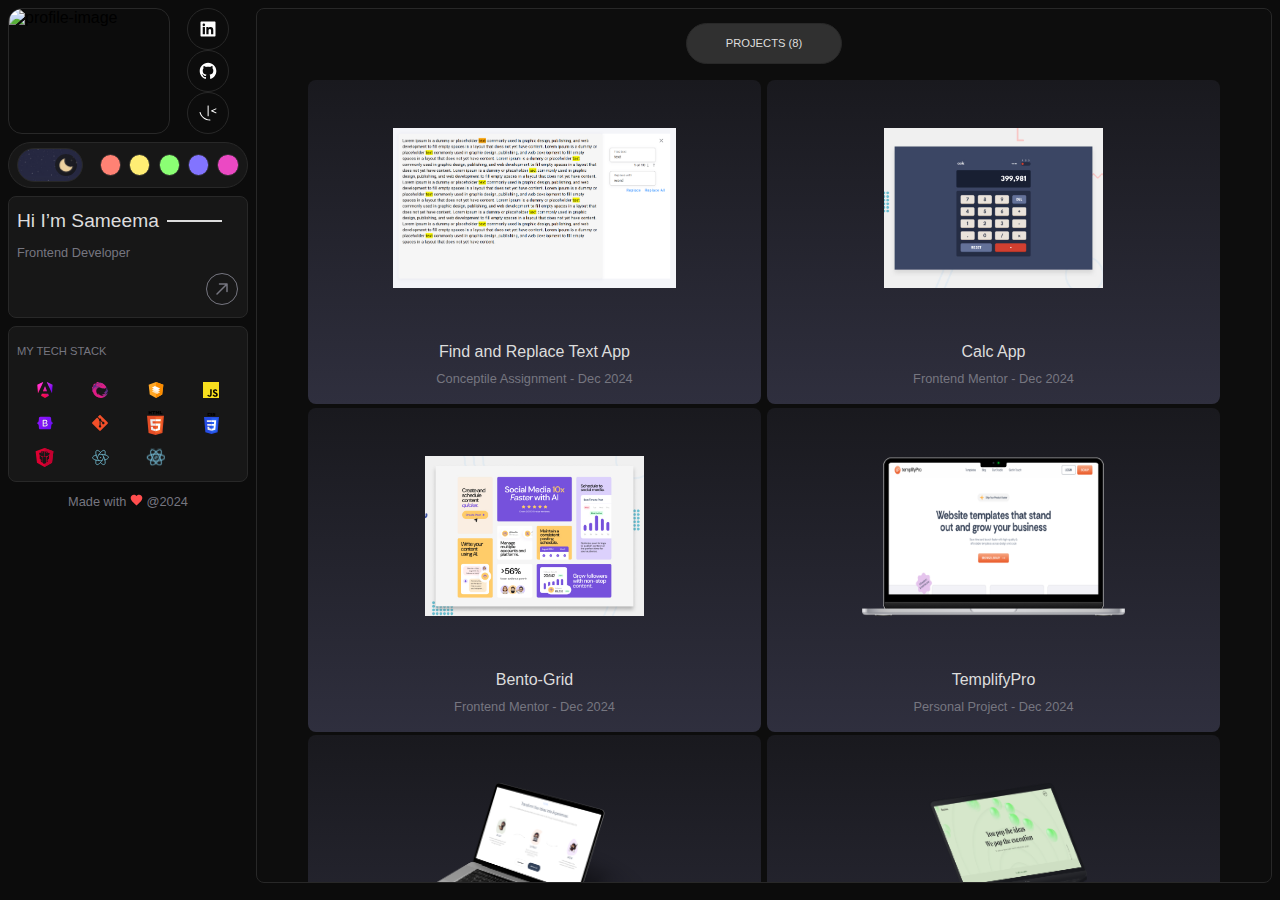
==== commit 49b856c8: "deploy" ====
--- a/index.html
+++ b/index.html
@@ -1,15 +1,21 @@
 <!DOCTYPE html><html lang="en" data-critters-container><head><link rel="preconnect" href="https://fonts.gstatic.com" crossorigin>
   <meta charset="utf-8">
-  <title>Portfolio2024Sameema</title>
-  <base href="https://SameemaNasrin.github.io/portfolio2024-Sameema/">
+  <title>Sameema - Portfolio</title>
+  <base href="/">
   <meta name="viewport" content="width=device-width, initial-scale=1">
   <link rel="icon" type="image/x-icon" href="favicon.ico">
   <style>@font-face{font-family:'Roboto';font-style:normal;font-weight:300;font-display:swap;src:url(https://fonts.gstatic.com/s/roboto/v32/KFOlCnqEu92Fr1MmSU5fCRc4EsA.woff2) format('woff2');unicode-range:U+0460-052F, U+1C80-1C8A, U+20B4, U+2DE0-2DFF, U+A640-A69F, U+FE2E-FE2F;}@font-face{font-family:'Roboto';font-style:normal;font-weight:300;font-display:swap;src:url(https://fonts.gstatic.com/s/roboto/v32/KFOlCnqEu92Fr1MmSU5fABc4EsA.woff2) format('woff2');unicode-range:U+0301, U+0400-045F, U+0490-0491, U+04B0-04B1, U+2116;}@font-face{font-family:'Roboto';font-style:normal;font-weight:300;font-display:swap;src:url(https://fonts.gstatic.com/s/roboto/v32/KFOlCnqEu92Fr1MmSU5fCBc4EsA.woff2) format('woff2');unicode-range:U+1F00-1FFF;}@font-face{font-family:'Roboto';font-style:normal;font-weight:300;font-display:swap;src:url(https://fonts.gstatic.com/s/roboto/v32/KFOlCnqEu92Fr1MmSU5fBxc4EsA.woff2) format('woff2');unicode-range:U+0370-0377, U+037A-037F, U+0384-038A, U+038C, U+038E-03A1, U+03A3-03FF;}@font-face{font-family:'Roboto';font-style:normal;font-weight:300;font-display:swap;src:url(https://fonts.gstatic.com/s/roboto/v32/KFOlCnqEu92Fr1MmSU5fCxc4EsA.woff2) format('woff2');unicode-range:U+0102-0103, U+0110-0111, U+0128-0129, U+0168-0169, U+01A0-01A1, U+01AF-01B0, U+0300-0301, U+0303-0304, U+0308-0309, U+0323, U+0329, U+1EA0-1EF9, U+20AB;}@font-face{font-family:'Roboto';font-style:normal;font-weight:300;font-display:swap;src:url(https://fonts.gstatic.com/s/roboto/v32/KFOlCnqEu92Fr1MmSU5fChc4EsA.woff2) format('woff2');unicode-range:U+0100-02BA, U+02BD-02C5, U+02C7-02CC, U+02CE-02D7, U+02DD-02FF, U+0304, U+0308, U+0329, U+1D00-1DBF, U+1E00-1E9F, U+1EF2-1EFF, U+2020, U+20A0-20AB, U+20AD-20C0, U+2113, U+2C60-2C7F, U+A720-A7FF;}@font-face{font-family:'Roboto';font-style:normal;font-weight:300;font-display:swap;src:url(https://fonts.gstatic.com/s/roboto/v32/KFOlCnqEu92Fr1MmSU5fBBc4.woff2) format('woff2');unicode-range:U+0000-00FF, U+0131, U+0152-0153, U+02BB-02BC, U+02C6, U+02DA, U+02DC, U+0304, U+0308, U+0329, U+2000-206F, U+20AC, U+2122, U+2191, U+2193, U+2212, U+2215, U+FEFF, U+FFFD;}@font-face{font-family:'Roboto';font-style:normal;font-weight:400;font-display:swap;src:url(https://fonts.gstatic.com/s/roboto/v32/KFOmCnqEu92Fr1Mu72xKOzY.woff2) format('woff2');unicode-range:U+0460-052F, U+1C80-1C8A, U+20B4, U+2DE0-2DFF, U+A640-A69F, U+FE2E-FE2F;}@font-face{font-family:'Roboto';font-style:normal;font-weight:400;font-display:swap;src:url(https://fonts.gstatic.com/s/roboto/v32/KFOmCnqEu92Fr1Mu5mxKOzY.woff2) format('woff2');unicode-range:U+0301, U+0400-045F, U+0490-0491, U+04B0-04B1, U+2116;}@font-face{font-family:'Roboto';font-style:normal;font-weight:400;font-display:swap;src:url(https://fonts.gstatic.com/s/roboto/v32/KFOmCnqEu92Fr1Mu7mxKOzY.woff2) format('woff2');unicode-range:U+1F00-1FFF;}@font-face{font-family:'Roboto';font-style:normal;font-weight:400;font-display:swap;src:url(https://fonts.gstatic.com/s/roboto/v32/KFOmCnqEu92Fr1Mu4WxKOzY.woff2) format('woff2');unicode-range:U+0370-0377, U+037A-037F, U+0384-038A, U+038C, U+038E-03A1, U+03A3-03FF;}@font-face{font-family:'Roboto';font-style:normal;font-weight:400;font-display:swap;src:url(https://fonts.gstatic.com/s/roboto/v32/KFOmCnqEu92Fr1Mu7WxKOzY.woff2) format('woff2');unicode-range:U+0102-0103, U+0110-0111, U+0128-0129, U+0168-0169, U+01A0-01A1, U+01AF-01B0, U+0300-0301, U+0303-0304, U+0308-0309, U+0323, U+0329, U+1EA0-1EF9, U+20AB;}@font-face{font-family:'Roboto';font-style:normal;font-weight:400;font-display:swap;src:url(https://fonts.gstatic.com/s/roboto/v32/KFOmCnqEu92Fr1Mu7GxKOzY.woff2) format('woff2');unicode-range:U+0100-02BA, U+02BD-02C5, U+02C7-02CC, U+02CE-02D7, U+02DD-02FF, U+0304, U+0308, U+0329, U+1D00-1DBF, U+1E00-1E9F, U+1EF2-1EFF, U+2020, U+20A0-20AB, U+20AD-20C0, U+2113, U+2C60-2C7F, U+A720-A7FF;}@font-face{font-family:'Roboto';font-style:normal;font-weight:400;font-display:swap;src:url(https://fonts.gstatic.com/s/roboto/v32/KFOmCnqEu92Fr1Mu4mxK.woff2) format('woff2');unicode-range:U+0000-00FF, U+0131, U+0152-0153, U+02BB-02BC, U+02C6, U+02DA, U+02DC, U+0304, U+0308, U+0329, U+2000-206F, U+20AC, U+2122, U+2191, U+2193, U+2212, U+2215, U+FEFF, U+FFFD;}@font-face{font-family:'Roboto';font-style:normal;font-weight:500;font-display:swap;src:url(https://fonts.gstatic.com/s/roboto/v32/KFOlCnqEu92Fr1MmEU9fCRc4EsA.woff2) format('woff2');unicode-range:U+0460-052F, U+1C80-1C8A, U+20B4, U+2DE0-2DFF, U+A640-A69F, U+FE2E-FE2F;}@font-face{font-family:'Roboto';font-style:normal;font-weight:500;font-display:swap;src:url(https://fonts.gstatic.com/s/roboto/v32/KFOlCnqEu92Fr1MmEU9fABc4EsA.woff2) format('woff2');unicode-range:U+0301, U+0400-045F, U+0490-0491, U+04B0-04B1, U+2116;}@font-face{font-family:'Roboto';font-style:normal;font-weight:500;font-display:swap;src:url(https://fonts.gstatic.com/s/roboto/v32/KFOlCnqEu92Fr1MmEU9fCBc4EsA.woff2) format('woff2');unicode-range:U+1F00-1FFF;}@font-face{font-family:'Roboto';font-style:normal;font-weight:500;font-display:swap;src:url(https://fonts.gstatic.com/s/roboto/v32/KFOlCnqEu92Fr1MmEU9fBxc4EsA.woff2) format('woff2');unicode-range:U+0370-0377, U+037A-037F, U+0384-038A, U+038C, U+038E-03A1, U+03A3-03FF;}@font-face{font-family:'Roboto';font-style:normal;font-weight:500;font-display:swap;src:url(https://fonts.gstatic.com/s/roboto/v32/KFOlCnqEu92Fr1MmEU9fCxc4EsA.woff2) format('woff2');unicode-range:U+0102-0103, U+0110-0111, U+0128-0129, U+0168-0169, U+01A0-01A1, U+01AF-01B0, U+0300-0301, U+0303-0304, U+0308-0309, U+0323, U+0329, U+1EA0-1EF9, U+20AB;}@font-face{font-family:'Roboto';font-style:normal;font-weight:500;font-display:swap;src:url(https://fonts.gstatic.com/s/roboto/v32/KFOlCnqEu92Fr1MmEU9fChc4EsA.woff2) format('woff2');unicode-range:U+0100-02BA, U+02BD-02C5, U+02C7-02CC, U+02CE-02D7, U+02DD-02FF, U+0304, U+0308, U+0329, U+1D00-1DBF, U+1E00-1E9F, U+1EF2-1EFF, U+2020, U+20A0-20AB, U+20AD-20C0, U+2113, U+2C60-2C7F, U+A720-A7FF;}@font-face{font-family:'Roboto';font-style:normal;font-weight:500;font-display:swap;src:url(https://fonts.gstatic.com/s/roboto/v32/KFOlCnqEu92Fr1MmEU9fBBc4.woff2) format('woff2');unicode-range:U+0000-00FF, U+0131, U+0152-0153, U+02BB-02BC, U+02C6, U+02DA, U+02DC, U+0304, U+0308, U+0329, U+2000-206F, U+20AC, U+2122, U+2191, U+2193, U+2212, U+2215, U+FEFF, U+FFFD;}</style>
   <style>@font-face{font-family:'Material Icons';font-style:normal;font-weight:400;src:url(https://fonts.gstatic.com/s/materialicons/v142/flUhRq6tzZclQEJ-Vdg-IuiaDsNc.woff2) format('woff2');}.material-icons{font-family:'Material Icons';font-weight:normal;font-style:normal;font-size:24px;line-height:1;letter-spacing:normal;text-transform:none;display:inline-block;white-space:nowrap;word-wrap:normal;direction:ltr;-webkit-font-feature-settings:'liga';-webkit-font-smoothing:antialiased;}</style>
 <style>.mat-ripple{overflow:hidden;position:relative}.mat-ripple:not(:empty){transform:translateZ(0)}.cdk-visually-hidden{border:0;clip:rect(0 0 0 0);height:1px;margin:-1px;overflow:hidden;padding:0;position:absolute;width:1px;white-space:nowrap;outline:0;-webkit-appearance:none;-moz-appearance:none;left:0}.mat-mdc-focus-indicator{position:relative}.mat-mdc-focus-indicator:before{inset:0;position:absolute;box-sizing:border-box;pointer-events:none;display:var(--mat-mdc-focus-indicator-display, none);border:var(--mat-mdc-focus-indicator-border-width, 3px) var(--mat-mdc-focus-indicator-border-style, solid) var(--mat-mdc-focus-indicator-border-color, transparent);border-radius:var(--mat-mdc-focus-indicator-border-radius, 4px)}.mat-mdc-focus-indicator:focus:before{content:""}html{--mat-ripple-color:rgba(0, 0, 0, .1)}html{--mat-option-selected-state-label-text-color:#3f51b5;--mat-option-label-text-color:rgba(0, 0, 0, .87);--mat-option-hover-state-layer-color:rgba(0, 0, 0, .04);--mat-option-focus-state-layer-color:rgba(0, 0, 0, .04);--mat-option-selected-state-layer-color:rgba(0, 0, 0, .04)}html{--mat-optgroup-label-text-color:rgba(0, 0, 0, .87)}.mat-primary{--mat-full-pseudo-checkbox-selected-icon-color:#3f51b5;--mat-full-pseudo-checkbox-selected-checkmark-color:#fafafa;--mat-full-pseudo-checkbox-unselected-icon-color:rgba(0, 0, 0, .54);--mat-full-pseudo-checkbox-disabled-selected-checkmark-color:#fafafa;--mat-full-pseudo-checkbox-disabled-unselected-icon-color:#b0b0b0;--mat-full-pseudo-checkbox-disabled-selected-icon-color:#b0b0b0;--mat-minimal-pseudo-checkbox-selected-checkmark-color:#3f51b5;--mat-minimal-pseudo-checkbox-disabled-selected-checkmark-color:#b0b0b0}html{--mat-full-pseudo-checkbox-selected-icon-color:#ff4081;--mat-full-pseudo-checkbox-selected-checkmark-color:#fafafa;--mat-full-pseudo-checkbox-unselected-icon-color:rgba(0, 0, 0, .54);--mat-full-pseudo-checkbox-disabled-selected-checkmark-color:#fafafa;--mat-full-pseudo-checkbox-disabled-unselected-icon-color:#b0b0b0;--mat-full-pseudo-checkbox-disabled-selected-icon-color:#b0b0b0;--mat-minimal-pseudo-checkbox-selected-checkmark-color:#ff4081;--mat-minimal-pseudo-checkbox-disabled-selected-checkmark-color:#b0b0b0}html{--mat-app-background-color:#fafafa;--mat-app-text-color:rgba(0, 0, 0, .87)}html{--mat-option-label-text-font:Roboto, sans-serif;--mat-option-label-text-line-height:24px;--mat-option-label-text-size:16px;--mat-option-label-text-tracking:.03125em;--mat-option-label-text-weight:400}html{--mat-optgroup-label-text-font:Roboto, sans-serif;--mat-optgroup-label-text-line-height:24px;--mat-optgroup-label-text-size:16px;--mat-optgroup-label-text-tracking:.03125em;--mat-optgroup-label-text-weight:400}html{--mdc-elevated-card-container-shape:4px;--mdc-outlined-card-container-shape:4px;--mdc-outlined-card-outline-width:1px}html{--mdc-elevated-card-container-color:white;--mdc-elevated-card-container-elevation:0px 2px 1px -1px rgba(0, 0, 0, .2), 0px 1px 1px 0px rgba(0, 0, 0, .14), 0px 1px 3px 0px rgba(0, 0, 0, .12);--mdc-outlined-card-container-color:white;--mdc-outlined-card-outline-color:rgba(0, 0, 0, .12);--mdc-outlined-card-container-elevation:0px 0px 0px 0px rgba(0, 0, 0, .2), 0px 0px 0px 0px rgba(0, 0, 0, .14), 0px 0px 0px 0px rgba(0, 0, 0, .12);--mat-card-subtitle-text-color:rgba(0, 0, 0, .54)}html{--mat-card-title-text-font:Roboto, sans-serif;--mat-card-title-text-line-height:32px;--mat-card-title-text-size:20px;--mat-card-title-text-tracking:.0125em;--mat-card-title-text-weight:500;--mat-card-subtitle-text-font:Roboto, sans-serif;--mat-card-subtitle-text-line-height:22px;--mat-card-subtitle-text-size:14px;--mat-card-subtitle-text-tracking:.0071428571em;--mat-card-subtitle-text-weight:500}html{--mdc-linear-progress-active-indicator-height:4px;--mdc-linear-progress-track-height:4px;--mdc-linear-progress-track-shape:0}html{--mdc-plain-tooltip-container-shape:4px;--mdc-plain-tooltip-supporting-text-line-height:16px}html{--mdc-plain-tooltip-container-color:#616161;--mdc-plain-tooltip-supporting-text-color:#fff}html{--mdc-plain-tooltip-supporting-text-font:Roboto, sans-serif;--mdc-plain-tooltip-supporting-text-size:12px;--mdc-plain-tooltip-supporting-text-weight:400;--mdc-plain-tooltip-supporting-text-tracking:.0333333333em}html{--mdc-filled-text-field-active-indicator-height:1px;--mdc-filled-text-field-focus-active-indicator-height:2px;--mdc-filled-text-field-container-shape:4px;--mdc-outlined-text-field-outline-width:1px;--mdc-outlined-text-field-focus-outline-width:2px;--mdc-outlined-text-field-container-shape:4px}html{--mdc-filled-text-field-caret-color:#3f51b5;--mdc-filled-text-field-focus-active-indicator-color:#3f51b5;--mdc-filled-text-field-focus-label-text-color:rgba(63, 81, 181, .87);--mdc-filled-text-field-container-color:whitesmoke;--mdc-filled-text-field-disabled-container-color:#fafafa;--mdc-filled-text-field-label-text-color:rgba(0, 0, 0, .6);--mdc-filled-text-field-hover-label-text-color:rgba(0, 0, 0, .6);--mdc-filled-text-field-disabled-label-text-color:rgba(0, 0, 0, .38);--mdc-filled-text-field-input-text-color:rgba(0, 0, 0, .87);--mdc-filled-text-field-disabled-input-text-color:rgba(0, 0, 0, .38);--mdc-filled-text-field-input-text-placeholder-color:rgba(0, 0, 0, .6);--mdc-filled-text-field-error-hover-label-text-color:#f44336;--mdc-filled-text-field-error-focus-label-text-color:#f44336;--mdc-filled-text-field-error-label-text-color:#f44336;--mdc-filled-text-field-error-caret-color:#f44336;--mdc-filled-text-field-active-indicator-color:rgba(0, 0, 0, .42);--mdc-filled-text-field-disabled-active-indicator-color:rgba(0, 0, 0, .06);--mdc-filled-text-field-hover-active-indicator-color:rgba(0, 0, 0, .87);--mdc-filled-text-field-error-active-indicator-color:#f44336;--mdc-filled-text-field-error-focus-active-indicator-color:#f44336;--mdc-filled-text-field-error-hover-active-indicator-color:#f44336;--mdc-outlined-text-field-caret-color:#3f51b5;--mdc-outlined-text-field-focus-outline-color:#3f51b5;--mdc-outlined-text-field-focus-label-text-color:rgba(63, 81, 181, .87);--mdc-outlined-text-field-label-text-color:rgba(0, 0, 0, .6);--mdc-outlined-text-field-hover-label-text-color:rgba(0, 0, 0, .6);--mdc-outlined-text-field-disabled-label-text-color:rgba(0, 0, 0, .38);--mdc-outlined-text-field-input-text-color:rgba(0, 0, 0, .87);--mdc-outlined-text-field-disabled-input-text-color:rgba(0, 0, 0, .38);--mdc-outlined-text-field-input-text-placeholder-color:rgba(0, 0, 0, .6);--mdc-outlined-text-field-error-caret-color:#f44336;--mdc-outlined-text-field-error-focus-label-text-color:#f44336;--mdc-outlined-text-field-error-label-text-color:#f44336;--mdc-outlined-text-field-error-hover-label-text-color:#f44336;--mdc-outlined-text-field-outline-color:rgba(0, 0, 0, .38);--mdc-outlined-text-field-disabled-outline-color:rgba(0, 0, 0, .06);--mdc-outlined-text-field-hover-outline-color:rgba(0, 0, 0, .87);--mdc-outlined-text-field-error-focus-outline-color:#f44336;--mdc-outlined-text-field-error-hover-outline-color:#f44336;--mdc-outlined-text-field-error-outline-color:#f44336;--mat-form-field-focus-select-arrow-color:rgba(63, 81, 181, .87);--mat-form-field-disabled-input-text-placeholder-color:rgba(0, 0, 0, .38);--mat-form-field-state-layer-color:rgba(0, 0, 0, .87);--mat-form-field-error-text-color:#f44336;--mat-form-field-select-option-text-color:inherit;--mat-form-field-select-disabled-option-text-color:GrayText;--mat-form-field-leading-icon-color:unset;--mat-form-field-disabled-leading-icon-color:unset;--mat-form-field-trailing-icon-color:unset;--mat-form-field-disabled-trailing-icon-color:unset;--mat-form-field-error-focus-trailing-icon-color:unset;--mat-form-field-error-hover-trailing-icon-color:unset;--mat-form-field-error-trailing-icon-color:unset;--mat-form-field-enabled-select-arrow-color:rgba(0, 0, 0, .54);--mat-form-field-disabled-select-arrow-color:rgba(0, 0, 0, .38);--mat-form-field-hover-state-layer-opacity:.04;--mat-form-field-focus-state-layer-opacity:.08}html{--mat-form-field-container-height:56px;--mat-form-field-filled-label-display:block;--mat-form-field-container-vertical-padding:16px;--mat-form-field-filled-with-label-container-padding-top:24px;--mat-form-field-filled-with-label-container-padding-bottom:8px}html{--mdc-filled-text-field-label-text-font:Roboto, sans-serif;--mdc-filled-text-field-label-text-size:16px;--mdc-filled-text-field-label-text-tracking:.03125em;--mdc-filled-text-field-label-text-weight:400;--mdc-outlined-text-field-label-text-font:Roboto, sans-serif;--mdc-outlined-text-field-label-text-size:16px;--mdc-outlined-text-field-label-text-tracking:.03125em;--mdc-outlined-text-field-label-text-weight:400;--mat-form-field-container-text-font:Roboto, sans-serif;--mat-form-field-container-text-line-height:24px;--mat-form-field-container-text-size:16px;--mat-form-field-container-text-tracking:.03125em;--mat-form-field-container-text-weight:400;--mat-form-field-outlined-label-text-populated-size:16px;--mat-form-field-subscript-text-font:Roboto, sans-serif;--mat-form-field-subscript-text-line-height:20px;--mat-form-field-subscript-text-size:12px;--mat-form-field-subscript-text-tracking:.0333333333em;--mat-form-field-subscript-text-weight:400}html{--mat-select-container-elevation-shadow:0px 5px 5px -3px rgba(0, 0, 0, .2), 0px 8px 10px 1px rgba(0, 0, 0, .14), 0px 3px 14px 2px rgba(0, 0, 0, .12)}html{--mat-select-panel-background-color:white;--mat-select-enabled-trigger-text-color:rgba(0, 0, 0, .87);--mat-select-disabled-trigger-text-color:rgba(0, 0, 0, .38);--mat-select-placeholder-text-color:rgba(0, 0, 0, .6);--mat-select-enabled-arrow-color:rgba(0, 0, 0, .54);--mat-select-disabled-arrow-color:rgba(0, 0, 0, .38);--mat-select-focused-arrow-color:rgba(63, 81, 181, .87);--mat-select-invalid-arrow-color:rgba(244, 67, 54, .87)}html{--mat-select-arrow-transform:translateY(-8px)}html{--mat-select-trigger-text-font:Roboto, sans-serif;--mat-select-trigger-text-line-height:24px;--mat-select-trigger-text-size:16px;--mat-select-trigger-text-tracking:.03125em;--mat-select-trigger-text-weight:400}html{--mat-autocomplete-container-shape:4px;--mat-autocomplete-container-elevation-shadow:0px 5px 5px -3px rgba(0, 0, 0, .2), 0px 8px 10px 1px rgba(0, 0, 0, .14), 0px 3px 14px 2px rgba(0, 0, 0, .12)}html{--mat-autocomplete-background-color:white}html{--mdc-dialog-container-elevation-shadow:0px 11px 15px -7px rgba(0, 0, 0, .2), 0px 24px 38px 3px rgba(0, 0, 0, .14), 0px 9px 46px 8px rgba(0, 0, 0, .12);--mdc-dialog-container-shadow-color:#000;--mdc-dialog-container-shape:4px;--mat-dialog-container-max-width:80vw;--mat-dialog-container-small-max-width:80vw;--mat-dialog-container-min-width:0;--mat-dialog-actions-alignment:start;--mat-dialog-actions-padding:8px;--mat-dialog-content-padding:20px 24px;--mat-dialog-with-actions-content-padding:20px 24px;--mat-dialog-headline-padding:0 24px 9px}html{--mdc-dialog-container-color:white;--mdc-dialog-subhead-color:rgba(0, 0, 0, .87);--mdc-dialog-supporting-text-color:rgba(0, 0, 0, .6)}html{--mdc-dialog-subhead-font:Roboto, sans-serif;--mdc-dialog-subhead-line-height:32px;--mdc-dialog-subhead-size:20px;--mdc-dialog-subhead-weight:500;--mdc-dialog-subhead-tracking:.0125em;--mdc-dialog-supporting-text-font:Roboto, sans-serif;--mdc-dialog-supporting-text-line-height:24px;--mdc-dialog-supporting-text-size:16px;--mdc-dialog-supporting-text-weight:400;--mdc-dialog-supporting-text-tracking:.03125em}html{--mdc-switch-disabled-selected-icon-opacity:.38;--mdc-switch-disabled-track-opacity:.12;--mdc-switch-disabled-unselected-icon-opacity:.38;--mdc-switch-handle-height:20px;--mdc-switch-handle-shape:10px;--mdc-switch-handle-width:20px;--mdc-switch-selected-icon-size:18px;--mdc-switch-track-height:14px;--mdc-switch-track-shape:7px;--mdc-switch-track-width:36px;--mdc-switch-unselected-icon-size:18px;--mdc-switch-selected-focus-state-layer-opacity:.12;--mdc-switch-selected-hover-state-layer-opacity:.04;--mdc-switch-selected-pressed-state-layer-opacity:.1;--mdc-switch-unselected-focus-state-layer-opacity:.12;--mdc-switch-unselected-hover-state-layer-opacity:.04;--mdc-switch-unselected-pressed-state-layer-opacity:.1;--mat-switch-disabled-selected-handle-opacity:.38;--mat-switch-disabled-unselected-handle-opacity:.38;--mat-switch-unselected-handle-size:20px;--mat-switch-selected-handle-size:20px;--mat-switch-pressed-handle-size:20px;--mat-switch-with-icon-handle-size:20px;--mat-switch-selected-handle-horizontal-margin:0;--mat-switch-selected-with-icon-handle-horizontal-margin:0;--mat-switch-selected-pressed-handle-horizontal-margin:0;--mat-switch-unselected-handle-horizontal-margin:0;--mat-switch-unselected-with-icon-handle-horizontal-margin:0;--mat-switch-unselected-pressed-handle-horizontal-margin:0;--mat-switch-visible-track-opacity:1;--mat-switch-hidden-track-opacity:1;--mat-switch-visible-track-transition:transform 75ms 0ms cubic-bezier(0, 0, .2, 1);--mat-switch-hidden-track-transition:transform 75ms 0ms cubic-bezier(.4, 0, .6, 1);--mat-switch-track-outline-width:1px;--mat-switch-track-outline-color:transparent;--mat-switch-selected-track-outline-width:1px;--mat-switch-disabled-unselected-track-outline-width:1px;--mat-switch-disabled-unselected-track-outline-color:transparent}html{--mdc-switch-selected-focus-state-layer-color:#3949ab;--mdc-switch-selected-handle-color:#3949ab;--mdc-switch-selected-hover-state-layer-color:#3949ab;--mdc-switch-selected-pressed-state-layer-color:#3949ab;--mdc-switch-selected-focus-handle-color:#1a237e;--mdc-switch-selected-hover-handle-color:#1a237e;--mdc-switch-selected-pressed-handle-color:#1a237e;--mdc-switch-selected-focus-track-color:#7986cb;--mdc-switch-selected-hover-track-color:#7986cb;--mdc-switch-selected-pressed-track-color:#7986cb;--mdc-switch-selected-track-color:#7986cb;--mdc-switch-disabled-selected-handle-color:#424242;--mdc-switch-disabled-selected-icon-color:#fff;--mdc-switch-disabled-selected-track-color:#424242;--mdc-switch-disabled-unselected-handle-color:#424242;--mdc-switch-disabled-unselected-icon-color:#fff;--mdc-switch-disabled-unselected-track-color:#424242;--mdc-switch-handle-surface-color:var(--mdc-theme-surface, #fff);--mdc-switch-handle-elevation-shadow:0px 2px 1px -1px rgba(0, 0, 0, .2), 0px 1px 1px 0px rgba(0, 0, 0, .14), 0px 1px 3px 0px rgba(0, 0, 0, .12);--mdc-switch-handle-shadow-color:black;--mdc-switch-disabled-handle-elevation-shadow:0px 0px 0px 0px rgba(0, 0, 0, .2), 0px 0px 0px 0px rgba(0, 0, 0, .14), 0px 0px 0px 0px rgba(0, 0, 0, .12);--mdc-switch-selected-icon-color:#fff;--mdc-switch-unselected-focus-handle-color:#212121;--mdc-switch-unselected-focus-state-layer-color:#424242;--mdc-switch-unselected-focus-track-color:#e0e0e0;--mdc-switch-unselected-handle-color:#616161;--mdc-switch-unselected-hover-handle-color:#212121;--mdc-switch-unselected-hover-state-layer-color:#424242;--mdc-switch-unselected-hover-track-color:#e0e0e0;--mdc-switch-unselected-icon-color:#fff;--mdc-switch-unselected-pressed-handle-color:#212121;--mdc-switch-unselected-pressed-state-layer-color:#424242;--mdc-switch-unselected-pressed-track-color:#e0e0e0;--mdc-switch-unselected-track-color:#e0e0e0;--mdc-switch-disabled-label-text-color: rgba(0, 0, 0, .38)}html{--mdc-switch-state-layer-size:40px}html{--mdc-radio-disabled-selected-icon-opacity:.38;--mdc-radio-disabled-unselected-icon-opacity:.38;--mdc-radio-state-layer-size:40px}html{--mdc-radio-state-layer-size:40px;--mat-radio-touch-target-display:block}html{--mat-slider-value-indicator-width:auto;--mat-slider-value-indicator-height:32px;--mat-slider-value-indicator-caret-display:block;--mat-slider-value-indicator-border-radius:4px;--mat-slider-value-indicator-padding:0 12px;--mat-slider-value-indicator-text-transform:none;--mat-slider-value-indicator-container-transform:translateX(-50%);--mdc-slider-active-track-height:6px;--mdc-slider-active-track-shape:9999px;--mdc-slider-handle-height:20px;--mdc-slider-handle-shape:50%;--mdc-slider-handle-width:20px;--mdc-slider-inactive-track-height:4px;--mdc-slider-inactive-track-shape:9999px;--mdc-slider-with-overlap-handle-outline-width:1px;--mdc-slider-with-tick-marks-active-container-opacity:.6;--mdc-slider-with-tick-marks-container-shape:50%;--mdc-slider-with-tick-marks-container-size:2px;--mdc-slider-with-tick-marks-inactive-container-opacity:.6}html{--mdc-slider-handle-color:#3f51b5;--mdc-slider-focus-handle-color:#3f51b5;--mdc-slider-hover-handle-color:#3f51b5;--mdc-slider-active-track-color:#3f51b5;--mdc-slider-inactive-track-color:#3f51b5;--mdc-slider-with-tick-marks-inactive-container-color:#3f51b5;--mdc-slider-with-tick-marks-active-container-color:white;--mdc-slider-disabled-active-track-color:#000;--mdc-slider-disabled-handle-color:#000;--mdc-slider-disabled-inactive-track-color:#000;--mdc-slider-label-container-color:#000;--mdc-slider-label-label-text-color:#fff;--mdc-slider-with-overlap-handle-outline-color:#fff;--mdc-slider-with-tick-marks-disabled-container-color:#000;--mdc-slider-handle-elevation:0px 2px 1px -1px rgba(0, 0, 0, .2), 0px 1px 1px 0px rgba(0, 0, 0, .14), 0px 1px 3px 0px rgba(0, 0, 0, .12);--mat-slider-ripple-color:#3f51b5;--mat-slider-hover-state-layer-color:rgba(63, 81, 181, .05);--mat-slider-focus-state-layer-color:rgba(63, 81, 181, .2);--mat-slider-value-indicator-opacity:.6}html{--mdc-slider-label-label-text-font:Roboto, sans-serif;--mdc-slider-label-label-text-size:14px;--mdc-slider-label-label-text-line-height:22px;--mdc-slider-label-label-text-tracking:.0071428571em;--mdc-slider-label-label-text-weight:500}html{--mat-menu-container-shape:4px;--mat-menu-divider-bottom-spacing:0;--mat-menu-divider-top-spacing:0;--mat-menu-item-spacing:16px;--mat-menu-item-icon-size:24px;--mat-menu-item-leading-spacing:16px;--mat-menu-item-trailing-spacing:16px;--mat-menu-item-with-icon-leading-spacing:16px;--mat-menu-item-with-icon-trailing-spacing:16px}html{--mat-menu-item-label-text-color:rgba(0, 0, 0, .87);--mat-menu-item-icon-color:rgba(0, 0, 0, .87);--mat-menu-item-hover-state-layer-color:rgba(0, 0, 0, .04);--mat-menu-item-focus-state-layer-color:rgba(0, 0, 0, .04);--mat-menu-container-color:white;--mat-menu-divider-color:rgba(0, 0, 0, .12)}html{--mat-menu-item-label-text-font:Roboto, sans-serif;--mat-menu-item-label-text-size:16px;--mat-menu-item-label-text-tracking:.03125em;--mat-menu-item-label-text-line-height:24px;--mat-menu-item-label-text-weight:400}html{--mdc-list-list-item-container-shape:0;--mdc-list-list-item-leading-avatar-shape:50%;--mdc-list-list-item-container-color:transparent;--mdc-list-list-item-selected-container-color:transparent;--mdc-list-list-item-leading-avatar-color:transparent;--mdc-list-list-item-leading-icon-size:24px;--mdc-list-list-item-leading-avatar-size:40px;--mdc-list-list-item-trailing-icon-size:24px;--mdc-list-list-item-disabled-state-layer-color:transparent;--mdc-list-list-item-disabled-state-layer-opacity:0;--mdc-list-list-item-disabled-label-text-opacity:.38;--mdc-list-list-item-disabled-leading-icon-opacity:.38;--mdc-list-list-item-disabled-trailing-icon-opacity:.38;--mat-list-active-indicator-color:transparent;--mat-list-active-indicator-shape:4px}html{--mdc-list-list-item-label-text-color:rgba(0, 0, 0, .87);--mdc-list-list-item-supporting-text-color:rgba(0, 0, 0, .54);--mdc-list-list-item-leading-icon-color:rgba(0, 0, 0, .38);--mdc-list-list-item-trailing-supporting-text-color:rgba(0, 0, 0, .38);--mdc-list-list-item-trailing-icon-color:rgba(0, 0, 0, .38);--mdc-list-list-item-selected-trailing-icon-color:rgba(0, 0, 0, .38);--mdc-list-list-item-disabled-label-text-color:black;--mdc-list-list-item-disabled-leading-icon-color:black;--mdc-list-list-item-disabled-trailing-icon-color:black;--mdc-list-list-item-hover-label-text-color:rgba(0, 0, 0, .87);--mdc-list-list-item-hover-leading-icon-color:rgba(0, 0, 0, .38);--mdc-list-list-item-hover-trailing-icon-color:rgba(0, 0, 0, .38);--mdc-list-list-item-focus-label-text-color:rgba(0, 0, 0, .87);--mdc-list-list-item-hover-state-layer-color:black;--mdc-list-list-item-hover-state-layer-opacity:.04;--mdc-list-list-item-focus-state-layer-color:black;--mdc-list-list-item-focus-state-layer-opacity:.12}html{--mdc-list-list-item-one-line-container-height:48px;--mdc-list-list-item-two-line-container-height:64px;--mdc-list-list-item-three-line-container-height:88px;--mat-list-list-item-leading-icon-start-space:16px;--mat-list-list-item-leading-icon-end-space:32px}html{--mdc-list-list-item-label-text-font:Roboto, sans-serif;--mdc-list-list-item-label-text-line-height:24px;--mdc-list-list-item-label-text-size:16px;--mdc-list-list-item-label-text-tracking:.03125em;--mdc-list-list-item-label-text-weight:400;--mdc-list-list-item-supporting-text-font:Roboto, sans-serif;--mdc-list-list-item-supporting-text-line-height:20px;--mdc-list-list-item-supporting-text-size:14px;--mdc-list-list-item-supporting-text-tracking:.0178571429em;--mdc-list-list-item-supporting-text-weight:400;--mdc-list-list-item-trailing-supporting-text-font:Roboto, sans-serif;--mdc-list-list-item-trailing-supporting-text-line-height:20px;--mdc-list-list-item-trailing-supporting-text-size:12px;--mdc-list-list-item-trailing-supporting-text-tracking:.0333333333em;--mdc-list-list-item-trailing-supporting-text-weight:400}html{--mat-paginator-container-text-color:rgba(0, 0, 0, .87);--mat-paginator-container-background-color:white;--mat-paginator-enabled-icon-color:rgba(0, 0, 0, .54);--mat-paginator-disabled-icon-color:rgba(0, 0, 0, .12)}html{--mat-paginator-container-size:56px;--mat-paginator-form-field-container-height:40px;--mat-paginator-form-field-container-vertical-padding:8px}html{--mat-paginator-container-text-font:Roboto, sans-serif;--mat-paginator-container-text-line-height:20px;--mat-paginator-container-text-size:12px;--mat-paginator-container-text-tracking:.0333333333em;--mat-paginator-container-text-weight:400;--mat-paginator-select-trigger-text-size:12px}html{--mdc-tab-indicator-active-indicator-height:2px;--mdc-tab-indicator-active-indicator-shape:0;--mdc-secondary-navigation-tab-container-height:48px;--mat-tab-header-divider-color:transparent;--mat-tab-header-divider-height:0}.mat-mdc-tab-group{--mdc-tab-indicator-active-indicator-color:#3f51b5;--mat-tab-header-disabled-ripple-color:rgba(0, 0, 0, .38);--mat-tab-header-pagination-icon-color:black;--mat-tab-header-inactive-label-text-color:rgba(0, 0, 0, .6);--mat-tab-header-active-label-text-color:#3f51b5;--mat-tab-header-active-ripple-color:#3f51b5;--mat-tab-header-inactive-ripple-color:#3f51b5;--mat-tab-header-inactive-focus-label-text-color:rgba(0, 0, 0, .6);--mat-tab-header-inactive-hover-label-text-color:rgba(0, 0, 0, .6);--mat-tab-header-active-focus-label-text-color:#3f51b5;--mat-tab-header-active-hover-label-text-color:#3f51b5;--mat-tab-header-active-focus-indicator-color:#3f51b5;--mat-tab-header-active-hover-indicator-color:#3f51b5}.mat-mdc-tab-header{--mdc-secondary-navigation-tab-container-height:48px}.mat-mdc-tab-header{--mat-tab-header-label-text-font:Roboto, sans-serif;--mat-tab-header-label-text-size:14px;--mat-tab-header-label-text-tracking:.0892857143em;--mat-tab-header-label-text-line-height:36px;--mat-tab-header-label-text-weight:500}html{--mdc-checkbox-disabled-selected-checkmark-color:#fff;--mdc-checkbox-selected-focus-state-layer-opacity:.16;--mdc-checkbox-selected-hover-state-layer-opacity:.04;--mdc-checkbox-selected-pressed-state-layer-opacity:.16;--mdc-checkbox-unselected-focus-state-layer-opacity:.16;--mdc-checkbox-unselected-hover-state-layer-opacity:.04;--mdc-checkbox-unselected-pressed-state-layer-opacity:.16}html{--mdc-checkbox-disabled-selected-icon-color:rgba(0, 0, 0, .38);--mdc-checkbox-disabled-unselected-icon-color:rgba(0, 0, 0, .38);--mdc-checkbox-selected-checkmark-color:white;--mdc-checkbox-selected-focus-icon-color:#ff4081;--mdc-checkbox-selected-hover-icon-color:#ff4081;--mdc-checkbox-selected-icon-color:#ff4081;--mdc-checkbox-selected-pressed-icon-color:#ff4081;--mdc-checkbox-unselected-focus-icon-color:#212121;--mdc-checkbox-unselected-hover-icon-color:#212121;--mdc-checkbox-unselected-icon-color:rgba(0, 0, 0, .54);--mdc-checkbox-unselected-pressed-icon-color:rgba(0, 0, 0, .54);--mdc-checkbox-selected-focus-state-layer-color:#ff4081;--mdc-checkbox-selected-hover-state-layer-color:#ff4081;--mdc-checkbox-selected-pressed-state-layer-color:#ff4081;--mdc-checkbox-unselected-focus-state-layer-color:black;--mdc-checkbox-unselected-hover-state-layer-color:black;--mdc-checkbox-unselected-pressed-state-layer-color:black;--mat-checkbox-disabled-label-color:rgba(0, 0, 0, .38)}html{--mdc-checkbox-state-layer-size:40px;--mat-checkbox-touch-target-display:block}html{--mdc-text-button-container-shape:4px;--mdc-text-button-keep-touch-target:false;--mdc-filled-button-container-shape:4px;--mdc-filled-button-keep-touch-target:false;--mdc-protected-button-container-shape:4px;--mdc-protected-button-keep-touch-target:false;--mdc-outlined-button-keep-touch-target:false;--mdc-outlined-button-outline-width:1px;--mdc-outlined-button-container-shape:4px;--mat-text-button-horizontal-padding:8px;--mat-text-button-with-icon-horizontal-padding:8px;--mat-text-button-icon-spacing:8px;--mat-text-button-icon-offset:0;--mat-filled-button-horizontal-padding:16px;--mat-filled-button-icon-spacing:8px;--mat-filled-button-icon-offset:-4px;--mat-protected-button-horizontal-padding:16px;--mat-protected-button-icon-spacing:8px;--mat-protected-button-icon-offset:-4px;--mat-outlined-button-horizontal-padding:15px;--mat-outlined-button-icon-spacing:8px;--mat-outlined-button-icon-offset:-4px}html{--mdc-text-button-label-text-color:black;--mdc-text-button-disabled-label-text-color:rgba(0, 0, 0, .38);--mat-text-button-state-layer-color:black;--mat-text-button-disabled-state-layer-color:black;--mat-text-button-ripple-color:rgba(0, 0, 0, .1);--mat-text-button-hover-state-layer-opacity:.04;--mat-text-button-focus-state-layer-opacity:.12;--mat-text-button-pressed-state-layer-opacity:.12;--mdc-filled-button-container-color:white;--mdc-filled-button-label-text-color:black;--mdc-filled-button-disabled-container-color:rgba(0, 0, 0, .12);--mdc-filled-button-disabled-label-text-color:rgba(0, 0, 0, .38);--mat-filled-button-state-layer-color:black;--mat-filled-button-disabled-state-layer-color:black;--mat-filled-button-ripple-color:rgba(0, 0, 0, .1);--mat-filled-button-hover-state-layer-opacity:.04;--mat-filled-button-focus-state-layer-opacity:.12;--mat-filled-button-pressed-state-layer-opacity:.12;--mdc-protected-button-container-color:white;--mdc-protected-button-label-text-color:black;--mdc-protected-button-disabled-container-color:rgba(0, 0, 0, .12);--mdc-protected-button-disabled-label-text-color:rgba(0, 0, 0, .38);--mdc-protected-button-container-elevation-shadow:0px 3px 1px -2px rgba(0, 0, 0, .2), 0px 2px 2px 0px rgba(0, 0, 0, .14), 0px 1px 5px 0px rgba(0, 0, 0, .12);--mdc-protected-button-disabled-container-elevation-shadow:0px 0px 0px 0px rgba(0, 0, 0, .2), 0px 0px 0px 0px rgba(0, 0, 0, .14), 0px 0px 0px 0px rgba(0, 0, 0, .12);--mdc-protected-button-focus-container-elevation-shadow:0px 2px 4px -1px rgba(0, 0, 0, .2), 0px 4px 5px 0px rgba(0, 0, 0, .14), 0px 1px 10px 0px rgba(0, 0, 0, .12);--mdc-protected-button-hover-container-elevation-shadow:0px 2px 4px -1px rgba(0, 0, 0, .2), 0px 4px 5px 0px rgba(0, 0, 0, .14), 0px 1px 10px 0px rgba(0, 0, 0, .12);--mdc-protected-button-pressed-container-elevation-shadow:0px 5px 5px -3px rgba(0, 0, 0, .2), 0px 8px 10px 1px rgba(0, 0, 0, .14), 0px 3px 14px 2px rgba(0, 0, 0, .12);--mdc-protected-button-container-shadow-color:#000;--mat-protected-button-state-layer-color:black;--mat-protected-button-disabled-state-layer-color:black;--mat-protected-button-ripple-color:rgba(0, 0, 0, .1);--mat-protected-button-hover-state-layer-opacity:.04;--mat-protected-button-focus-state-layer-opacity:.12;--mat-protected-button-pressed-state-layer-opacity:.12;--mdc-outlined-button-disabled-outline-color:rgba(0, 0, 0, .12);--mdc-outlined-button-disabled-label-text-color:rgba(0, 0, 0, .38);--mdc-outlined-button-label-text-color:black;--mdc-outlined-button-outline-color:rgba(0, 0, 0, .12);--mat-outlined-button-state-layer-color:black;--mat-outlined-button-disabled-state-layer-color:black;--mat-outlined-button-ripple-color:rgba(0, 0, 0, .1);--mat-outlined-button-hover-state-layer-opacity:.04;--mat-outlined-button-focus-state-layer-opacity:.12;--mat-outlined-button-pressed-state-layer-opacity:.12}html{--mdc-text-button-container-height:36px;--mdc-filled-button-container-height:36px;--mdc-outlined-button-container-height:36px;--mdc-protected-button-container-height:36px;--mat-text-button-touch-target-display:block;--mat-filled-button-touch-target-display:block;--mat-protected-button-touch-target-display:block;--mat-outlined-button-touch-target-display:block}html{--mdc-text-button-label-text-font:Roboto, sans-serif;--mdc-text-button-label-text-size:14px;--mdc-text-button-label-text-tracking:.0892857143em;--mdc-text-button-label-text-weight:500;--mdc-text-button-label-text-transform:none;--mdc-filled-button-label-text-font:Roboto, sans-serif;--mdc-filled-button-label-text-size:14px;--mdc-filled-button-label-text-tracking:.0892857143em;--mdc-filled-button-label-text-weight:500;--mdc-filled-button-label-text-transform:none;--mdc-outlined-button-label-text-font:Roboto, sans-serif;--mdc-outlined-button-label-text-size:14px;--mdc-outlined-button-label-text-tracking:.0892857143em;--mdc-outlined-button-label-text-weight:500;--mdc-outlined-button-label-text-transform:none;--mdc-protected-button-label-text-font:Roboto, sans-serif;--mdc-protected-button-label-text-size:14px;--mdc-protected-button-label-text-tracking:.0892857143em;--mdc-protected-button-label-text-weight:500;--mdc-protected-button-label-text-transform:none}html{--mdc-icon-button-icon-size:24px}html{--mdc-icon-button-icon-color:inherit;--mdc-icon-button-disabled-icon-color:rgba(0, 0, 0, .38);--mat-icon-button-state-layer-color:black;--mat-icon-button-disabled-state-layer-color:black;--mat-icon-button-ripple-color:rgba(0, 0, 0, .1);--mat-icon-button-hover-state-layer-opacity:.04;--mat-icon-button-focus-state-layer-opacity:.12;--mat-icon-button-pressed-state-layer-opacity:.12}html{--mat-icon-button-touch-target-display:block}html{--mdc-fab-container-shape:50%;--mdc-fab-icon-size:24px;--mdc-fab-small-container-shape:50%;--mdc-fab-small-icon-size:24px;--mdc-extended-fab-container-height:48px;--mdc-extended-fab-container-shape:24px}html{--mdc-fab-container-color:white;--mdc-fab-container-elevation-shadow:0px 3px 5px -1px rgba(0, 0, 0, .2), 0px 6px 10px 0px rgba(0, 0, 0, .14), 0px 1px 18px 0px rgba(0, 0, 0, .12);--mdc-fab-focus-container-elevation-shadow:0px 5px 5px -3px rgba(0, 0, 0, .2), 0px 8px 10px 1px rgba(0, 0, 0, .14), 0px 3px 14px 2px rgba(0, 0, 0, .12);--mdc-fab-hover-container-elevation-shadow:0px 5px 5px -3px rgba(0, 0, 0, .2), 0px 8px 10px 1px rgba(0, 0, 0, .14), 0px 3px 14px 2px rgba(0, 0, 0, .12);--mdc-fab-pressed-container-elevation-shadow:0px 7px 8px -4px rgba(0, 0, 0, .2), 0px 12px 17px 2px rgba(0, 0, 0, .14), 0px 5px 22px 4px rgba(0, 0, 0, .12);--mdc-fab-container-shadow-color:#000;--mat-fab-foreground-color:black;--mat-fab-state-layer-color:black;--mat-fab-disabled-state-layer-color:black;--mat-fab-ripple-color:rgba(0, 0, 0, .1);--mat-fab-hover-state-layer-opacity:.04;--mat-fab-focus-state-layer-opacity:.12;--mat-fab-pressed-state-layer-opacity:.12;--mat-fab-disabled-state-container-color:rgba(0, 0, 0, .12);--mat-fab-disabled-state-foreground-color:rgba(0, 0, 0, .38);--mdc-fab-small-container-color:white;--mdc-fab-small-container-elevation-shadow:0px 3px 5px -1px rgba(0, 0, 0, .2), 0px 6px 10px 0px rgba(0, 0, 0, .14), 0px 1px 18px 0px rgba(0, 0, 0, .12);--mdc-fab-small-focus-container-elevation-shadow:0px 5px 5px -3px rgba(0, 0, 0, .2), 0px 8px 10px 1px rgba(0, 0, 0, .14), 0px 3px 14px 2px rgba(0, 0, 0, .12);--mdc-fab-small-hover-container-elevation-shadow:0px 5px 5px -3px rgba(0, 0, 0, .2), 0px 8px 10px 1px rgba(0, 0, 0, .14), 0px 3px 14px 2px rgba(0, 0, 0, .12);--mdc-fab-small-pressed-container-elevation-shadow:0px 7px 8px -4px rgba(0, 0, 0, .2), 0px 12px 17px 2px rgba(0, 0, 0, .14), 0px 5px 22px 4px rgba(0, 0, 0, .12);--mdc-fab-small-container-shadow-color:#000;--mat-fab-small-foreground-color:black;--mat-fab-small-state-layer-color:black;--mat-fab-small-disabled-state-layer-color:black;--mat-fab-small-ripple-color:rgba(0, 0, 0, .1);--mat-fab-small-hover-state-layer-opacity:.04;--mat-fab-small-focus-state-layer-opacity:.12;--mat-fab-small-pressed-state-layer-opacity:.12;--mat-fab-small-disabled-state-container-color:rgba(0, 0, 0, .12);--mat-fab-small-disabled-state-foreground-color:rgba(0, 0, 0, .38);--mdc-extended-fab-container-elevation-shadow:0px 3px 5px -1px rgba(0, 0, 0, .2), 0px 6px 10px 0px rgba(0, 0, 0, .14), 0px 1px 18px 0px rgba(0, 0, 0, .12);--mdc-extended-fab-focus-container-elevation-shadow:0px 5px 5px -3px rgba(0, 0, 0, .2), 0px 8px 10px 1px rgba(0, 0, 0, .14), 0px 3px 14px 2px rgba(0, 0, 0, .12);--mdc-extended-fab-hover-container-elevation-shadow:0px 5px 5px -3px rgba(0, 0, 0, .2), 0px 8px 10px 1px rgba(0, 0, 0, .14), 0px 3px 14px 2px rgba(0, 0, 0, .12);--mdc-extended-fab-pressed-container-elevation-shadow:0px 7px 8px -4px rgba(0, 0, 0, .2), 0px 12px 17px 2px rgba(0, 0, 0, .14), 0px 5px 22px 4px rgba(0, 0, 0, .12);--mdc-extended-fab-container-shadow-color:#000}html{--mat-fab-touch-target-display:block;--mat-fab-small-touch-target-display:block}html{--mdc-extended-fab-label-text-font:Roboto, sans-serif;--mdc-extended-fab-label-text-size:14px;--mdc-extended-fab-label-text-tracking:.0892857143em;--mdc-extended-fab-label-text-weight:500}html{--mdc-snackbar-container-shape:4px}html{--mdc-snackbar-container-color:#333333;--mdc-snackbar-supporting-text-color:rgba(255, 255, 255, .87);--mat-snack-bar-button-color:#ff4081}html{--mdc-snackbar-supporting-text-font:Roboto, sans-serif;--mdc-snackbar-supporting-text-line-height:20px;--mdc-snackbar-supporting-text-size:14px;--mdc-snackbar-supporting-text-weight:400}html{--mat-table-row-item-outline-width:1px}html{--mat-table-background-color:white;--mat-table-header-headline-color:rgba(0, 0, 0, .87);--mat-table-row-item-label-text-color:rgba(0, 0, 0, .87);--mat-table-row-item-outline-color:rgba(0, 0, 0, .12)}html{--mat-table-header-container-height:56px;--mat-table-footer-container-height:52px;--mat-table-row-item-container-height:52px}html{--mat-table-header-headline-font:Roboto, sans-serif;--mat-table-header-headline-line-height:22px;--mat-table-header-headline-size:14px;--mat-table-header-headline-weight:500;--mat-table-header-headline-tracking:.0071428571em;--mat-table-row-item-label-text-font:Roboto, sans-serif;--mat-table-row-item-label-text-line-height:20px;--mat-table-row-item-label-text-size:14px;--mat-table-row-item-label-text-weight:400;--mat-table-row-item-label-text-tracking:.0178571429em;--mat-table-footer-supporting-text-font:Roboto, sans-serif;--mat-table-footer-supporting-text-line-height:20px;--mat-table-footer-supporting-text-size:14px;--mat-table-footer-supporting-text-weight:400;--mat-table-footer-supporting-text-tracking:.0178571429em}html{--mdc-circular-progress-active-indicator-width:4px;--mdc-circular-progress-size:48px}html{--mdc-circular-progress-active-indicator-color:#3f51b5}html{--mat-badge-container-shape:50%;--mat-badge-container-size:unset;--mat-badge-small-size-container-size:unset;--mat-badge-large-size-container-size:unset;--mat-badge-legacy-container-size:22px;--mat-badge-legacy-small-size-container-size:16px;--mat-badge-legacy-large-size-container-size:28px;--mat-badge-container-offset:-11px 0;--mat-badge-small-size-container-offset:-8px 0;--mat-badge-large-size-container-offset:-14px 0;--mat-badge-container-overlap-offset:-11px;--mat-badge-small-size-container-overlap-offset:-8px;--mat-badge-large-size-container-overlap-offset:-14px;--mat-badge-container-padding:0;--mat-badge-small-size-container-padding:0;--mat-badge-large-size-container-padding:0}html{--mat-badge-background-color:#3f51b5;--mat-badge-text-color:white;--mat-badge-disabled-state-background-color:#b9b9b9;--mat-badge-disabled-state-text-color:rgba(0, 0, 0, .38)}html{--mat-badge-text-font:Roboto, sans-serif;--mat-badge-text-size:12px;--mat-badge-text-weight:600;--mat-badge-small-size-text-size:9px;--mat-badge-large-size-text-size:24px}html{--mat-bottom-sheet-container-shape:4px}html{--mat-bottom-sheet-container-text-color:rgba(0, 0, 0, .87);--mat-bottom-sheet-container-background-color:white}html{--mat-bottom-sheet-container-text-font:Roboto, sans-serif;--mat-bottom-sheet-container-text-line-height:20px;--mat-bottom-sheet-container-text-size:14px;--mat-bottom-sheet-container-text-tracking:.0178571429em;--mat-bottom-sheet-container-text-weight:400}html{--mat-legacy-button-toggle-height:36px;--mat-legacy-button-toggle-shape:2px;--mat-legacy-button-toggle-focus-state-layer-opacity:1;--mat-standard-button-toggle-shape:4px;--mat-standard-button-toggle-hover-state-layer-opacity:.04;--mat-standard-button-toggle-focus-state-layer-opacity:.12}html{--mat-legacy-button-toggle-text-color:rgba(0, 0, 0, .38);--mat-legacy-button-toggle-state-layer-color:rgba(0, 0, 0, .12);--mat-legacy-button-toggle-selected-state-text-color:rgba(0, 0, 0, .54);--mat-legacy-button-toggle-selected-state-background-color:#e0e0e0;--mat-legacy-button-toggle-disabled-state-text-color:rgba(0, 0, 0, .26);--mat-legacy-button-toggle-disabled-state-background-color:#eeeeee;--mat-legacy-button-toggle-disabled-selected-state-background-color:#bdbdbd;--mat-standard-button-toggle-text-color:rgba(0, 0, 0, .87);--mat-standard-button-toggle-background-color:white;--mat-standard-button-toggle-state-layer-color:black;--mat-standard-button-toggle-selected-state-background-color:#e0e0e0;--mat-standard-button-toggle-selected-state-text-color:rgba(0, 0, 0, .87);--mat-standard-button-toggle-disabled-state-text-color:rgba(0, 0, 0, .26);--mat-standard-button-toggle-disabled-state-background-color:white;--mat-standard-button-toggle-disabled-selected-state-text-color:rgba(0, 0, 0, .87);--mat-standard-button-toggle-disabled-selected-state-background-color:#bdbdbd;--mat-standard-button-toggle-divider-color:#e0e0e0}html{--mat-standard-button-toggle-height:48px}html{--mat-legacy-button-toggle-label-text-font:Roboto, sans-serif;--mat-legacy-button-toggle-label-text-line-height:24px;--mat-legacy-button-toggle-label-text-size:16px;--mat-legacy-button-toggle-label-text-tracking:.03125em;--mat-legacy-button-toggle-label-text-weight:400;--mat-standard-button-toggle-label-text-font:Roboto, sans-serif;--mat-standard-button-toggle-label-text-line-height:24px;--mat-standard-button-toggle-label-text-size:16px;--mat-standard-button-toggle-label-text-tracking:.03125em;--mat-standard-button-toggle-label-text-weight:400}html{--mat-datepicker-calendar-container-shape:4px;--mat-datepicker-calendar-container-touch-shape:4px;--mat-datepicker-calendar-container-elevation-shadow:0px 2px 4px -1px rgba(0, 0, 0, .2), 0px 4px 5px 0px rgba(0, 0, 0, .14), 0px 1px 10px 0px rgba(0, 0, 0, .12);--mat-datepicker-calendar-container-touch-elevation-shadow:0px 11px 15px -7px rgba(0, 0, 0, .2), 0px 24px 38px 3px rgba(0, 0, 0, .14), 0px 9px 46px 8px rgba(0, 0, 0, .12)}html{--mat-datepicker-calendar-date-selected-state-text-color:white;--mat-datepicker-calendar-date-selected-state-background-color:#3f51b5;--mat-datepicker-calendar-date-selected-disabled-state-background-color:rgba(63, 81, 181, .4);--mat-datepicker-calendar-date-today-selected-state-outline-color:white;--mat-datepicker-calendar-date-focus-state-background-color:rgba(63, 81, 181, .3);--mat-datepicker-calendar-date-hover-state-background-color:rgba(63, 81, 181, .3);--mat-datepicker-toggle-active-state-icon-color:#3f51b5;--mat-datepicker-calendar-date-in-range-state-background-color:rgba(63, 81, 181, .2);--mat-datepicker-calendar-date-in-comparison-range-state-background-color:rgba(249, 171, 0, .2);--mat-datepicker-calendar-date-in-overlap-range-state-background-color:#a8dab5;--mat-datepicker-calendar-date-in-overlap-range-selected-state-background-color:#46a35e;--mat-datepicker-toggle-icon-color:rgba(0, 0, 0, .54);--mat-datepicker-calendar-body-label-text-color:rgba(0, 0, 0, .54);--mat-datepicker-calendar-period-button-text-color:black;--mat-datepicker-calendar-period-button-icon-color:rgba(0, 0, 0, .54);--mat-datepicker-calendar-navigation-button-icon-color:rgba(0, 0, 0, .54);--mat-datepicker-calendar-header-divider-color:rgba(0, 0, 0, .12);--mat-datepicker-calendar-header-text-color:rgba(0, 0, 0, .54);--mat-datepicker-calendar-date-today-outline-color:rgba(0, 0, 0, .38);--mat-datepicker-calendar-date-today-disabled-state-outline-color:rgba(0, 0, 0, .18);--mat-datepicker-calendar-date-text-color:rgba(0, 0, 0, .87);--mat-datepicker-calendar-date-outline-color:transparent;--mat-datepicker-calendar-date-disabled-state-text-color:rgba(0, 0, 0, .38);--mat-datepicker-calendar-date-preview-state-outline-color:rgba(0, 0, 0, .24);--mat-datepicker-range-input-separator-color:rgba(0, 0, 0, .87);--mat-datepicker-range-input-disabled-state-separator-color:rgba(0, 0, 0, .38);--mat-datepicker-range-input-disabled-state-text-color:rgba(0, 0, 0, .38);--mat-datepicker-calendar-container-background-color:white;--mat-datepicker-calendar-container-text-color:rgba(0, 0, 0, .87)}html{--mat-datepicker-calendar-text-font:Roboto, sans-serif;--mat-datepicker-calendar-text-size:13px;--mat-datepicker-calendar-body-label-text-size:14px;--mat-datepicker-calendar-body-label-text-weight:500;--mat-datepicker-calendar-period-button-text-size:14px;--mat-datepicker-calendar-period-button-text-weight:500;--mat-datepicker-calendar-header-text-size:11px;--mat-datepicker-calendar-header-text-weight:400}html{--mat-divider-width:1px}html{--mat-divider-color:rgba(0, 0, 0, .12)}html{--mat-expansion-container-shape:4px;--mat-expansion-legacy-header-indicator-display:inline-block;--mat-expansion-header-indicator-display:none}html{--mat-expansion-container-background-color:white;--mat-expansion-container-text-color:rgba(0, 0, 0, .87);--mat-expansion-actions-divider-color:rgba(0, 0, 0, .12);--mat-expansion-header-hover-state-layer-color:rgba(0, 0, 0, .04);--mat-expansion-header-focus-state-layer-color:rgba(0, 0, 0, .04);--mat-expansion-header-disabled-state-text-color:rgba(0, 0, 0, .26);--mat-expansion-header-text-color:rgba(0, 0, 0, .87);--mat-expansion-header-description-color:rgba(0, 0, 0, .54);--mat-expansion-header-indicator-color:rgba(0, 0, 0, .54)}html{--mat-expansion-header-collapsed-state-height:48px;--mat-expansion-header-expanded-state-height:64px}html{--mat-expansion-header-text-font:Roboto, sans-serif;--mat-expansion-header-text-size:14px;--mat-expansion-header-text-weight:500;--mat-expansion-header-text-line-height:inherit;--mat-expansion-header-text-tracking:inherit;--mat-expansion-container-text-font:Roboto, sans-serif;--mat-expansion-container-text-line-height:20px;--mat-expansion-container-text-size:14px;--mat-expansion-container-text-tracking:.0178571429em;--mat-expansion-container-text-weight:400}html{--mat-grid-list-tile-header-primary-text-size:14px;--mat-grid-list-tile-header-secondary-text-size:12px;--mat-grid-list-tile-footer-primary-text-size:14px;--mat-grid-list-tile-footer-secondary-text-size:12px}html{--mat-icon-color:inherit}html{--mat-sidenav-container-shape:0;--mat-sidenav-container-elevation-shadow:0px 8px 10px -5px rgba(0, 0, 0, .2), 0px 16px 24px 2px rgba(0, 0, 0, .14), 0px 6px 30px 5px rgba(0, 0, 0, .12);--mat-sidenav-container-width:auto}html{--mat-sidenav-container-divider-color:rgba(0, 0, 0, .12);--mat-sidenav-container-background-color:white;--mat-sidenav-container-text-color:rgba(0, 0, 0, .87);--mat-sidenav-content-background-color:#fafafa;--mat-sidenav-content-text-color:rgba(0, 0, 0, .87);--mat-sidenav-scrim-color:rgba(0, 0, 0, .6)}html{--mat-stepper-header-icon-foreground-color:white;--mat-stepper-header-selected-state-icon-background-color:#3f51b5;--mat-stepper-header-selected-state-icon-foreground-color:white;--mat-stepper-header-done-state-icon-background-color:#3f51b5;--mat-stepper-header-done-state-icon-foreground-color:white;--mat-stepper-header-edit-state-icon-background-color:#3f51b5;--mat-stepper-header-edit-state-icon-foreground-color:white;--mat-stepper-container-color:white;--mat-stepper-line-color:rgba(0, 0, 0, .12);--mat-stepper-header-hover-state-layer-color:rgba(0, 0, 0, .04);--mat-stepper-header-focus-state-layer-color:rgba(0, 0, 0, .04);--mat-stepper-header-label-text-color:rgba(0, 0, 0, .54);--mat-stepper-header-optional-label-text-color:rgba(0, 0, 0, .54);--mat-stepper-header-selected-state-label-text-color:rgba(0, 0, 0, .87);--mat-stepper-header-error-state-label-text-color:#f44336;--mat-stepper-header-icon-background-color:rgba(0, 0, 0, .54);--mat-stepper-header-error-state-icon-foreground-color:#f44336;--mat-stepper-header-error-state-icon-background-color:transparent}html{--mat-stepper-header-height:72px}html{--mat-stepper-container-text-font:Roboto, sans-serif;--mat-stepper-header-label-text-font:Roboto, sans-serif;--mat-stepper-header-label-text-size:14px;--mat-stepper-header-label-text-weight:400;--mat-stepper-header-error-state-label-text-size:16px;--mat-stepper-header-selected-state-label-text-size:16px;--mat-stepper-header-selected-state-label-text-weight:400}html{--mat-sort-arrow-color:#757575}html{--mat-toolbar-container-background-color:whitesmoke;--mat-toolbar-container-text-color:rgba(0, 0, 0, .87)}html{--mat-toolbar-standard-height:64px;--mat-toolbar-mobile-height:56px}html{--mat-toolbar-title-text-font:Roboto, sans-serif;--mat-toolbar-title-text-line-height:32px;--mat-toolbar-title-text-size:20px;--mat-toolbar-title-text-tracking:.0125em;--mat-toolbar-title-text-weight:500}html{--mat-tree-container-background-color:white;--mat-tree-node-text-color:rgba(0, 0, 0, .87)}html{--mat-tree-node-min-height:48px}html{--mat-tree-node-text-font:Roboto, sans-serif;--mat-tree-node-text-size:14px;--mat-tree-node-text-weight:400}html,body{height:100%}body{margin:0;font-family:Roboto,Helvetica Neue,sans-serif}
-</style><link rel="stylesheet" href="styles-6SYULH4P.css" media="print" onload="this.media='all'"><noscript><link rel="stylesheet" href="styles-6SYULH4P.css"></noscript><link rel="modulepreload" href="chunk-XZFOF2MD.js"><style ng-app-id="ng">@font-face{font-family:Inter;font-style:italic;font-weight:100 900;font-display:swap;src:url(https://fonts.gstatic.com/s/inter/v18/UcCm3FwrK3iLTcvnUwkT9nA2.woff2) format("woff2");unicode-range:U+0460-052F,U+1C80-1C8A,U+20B4,U+2DE0-2DFF,U+A640-A69F,U+FE2E-FE2F}@font-face{font-family:Inter;font-style:italic;font-weight:100 900;font-display:swap;src:url(https://fonts.gstatic.com/s/inter/v18/UcCm3FwrK3iLTcvnUwAT9nA2.woff2) format("woff2");unicode-range:U+0301,U+0400-045F,U+0490-0491,U+04B0-04B1,U+2116}@font-face{font-family:Inter;font-style:italic;font-weight:100 900;font-display:swap;src:url(https://fonts.gstatic.com/s/inter/v18/UcCm3FwrK3iLTcvnUwgT9nA2.woff2) format("woff2");unicode-range:U+1F00-1FFF}@font-face{font-family:Inter;font-style:italic;font-weight:100 900;font-display:swap;src:url(https://fonts.gstatic.com/s/inter/v18/UcCm3FwrK3iLTcvnUwcT9nA2.woff2) format("woff2");unicode-range:U+0370-0377,U+037A-037F,U+0384-038A,U+038C,U+038E-03A1,U+03A3-03FF}@font-face{font-family:Inter;font-style:italic;font-weight:100 900;font-display:swap;src:url(https://fonts.gstatic.com/s/inter/v18/UcCm3FwrK3iLTcvnUwsT9nA2.woff2) format("woff2");unicode-range:U+0102-0103,U+0110-0111,U+0128-0129,U+0168-0169,U+01A0-01A1,U+01AF-01B0,U+0300-0301,U+0303-0304,U+0308-0309,U+0323,U+0329,U+1EA0-1EF9,U+20AB}@font-face{font-family:Inter;font-style:italic;font-weight:100 900;font-display:swap;src:url(https://fonts.gstatic.com/s/inter/v18/UcCm3FwrK3iLTcvnUwoT9nA2.woff2) format("woff2");unicode-range:U+0100-02BA,U+02BD-02C5,U+02C7-02CC,U+02CE-02D7,U+02DD-02FF,U+0304,U+0308,U+0329,U+1D00-1DBF,U+1E00-1E9F,U+1EF2-1EFF,U+2020,U+20A0-20AB,U+20AD-20C0,U+2113,U+2C60-2C7F,U+A720-A7FF}@font-face{font-family:Inter;font-style:italic;font-weight:100 900;font-display:swap;src:url(https://fonts.gstatic.com/s/inter/v18/UcCm3FwrK3iLTcvnUwQT9g.woff2) format("woff2");unicode-range:U+0000-00FF,U+0131,U+0152-0153,U+02BB-02BC,U+02C6,U+02DA,U+02DC,U+0304,U+0308,U+0329,U+2000-206F,U+20AC,U+2122,U+2191,U+2193,U+2212,U+2215,U+FEFF,U+FFFD}@font-face{font-family:Inter;font-style:normal;font-weight:100 900;font-display:swap;src:url(https://fonts.gstatic.com/s/inter/v18/UcCo3FwrK3iLTcvvYwYL8g.woff2) format("woff2");unicode-range:U+0460-052F,U+1C80-1C8A,U+20B4,U+2DE0-2DFF,U+A640-A69F,U+FE2E-FE2F}@font-face{font-family:Inter;font-style:normal;font-weight:100 900;font-display:swap;src:url(https://fonts.gstatic.com/s/inter/v18/UcCo3FwrK3iLTcvmYwYL8g.woff2) format("woff2");unicode-range:U+0301,U+0400-045F,U+0490-0491,U+04B0-04B1,U+2116}@font-face{font-family:Inter;font-style:normal;font-weight:100 900;font-display:swap;src:url(https://fonts.gstatic.com/s/inter/v18/UcCo3FwrK3iLTcvuYwYL8g.woff2) format("woff2");unicode-range:U+1F00-1FFF}@font-face{font-family:Inter;font-style:normal;font-weight:100 900;font-display:swap;src:url(https://fonts.gstatic.com/s/inter/v18/UcCo3FwrK3iLTcvhYwYL8g.woff2) format("woff2");unicode-range:U+0370-0377,U+037A-037F,U+0384-038A,U+038C,U+038E-03A1,U+03A3-03FF}@font-face{font-family:Inter;font-style:normal;font-weight:100 900;font-display:swap;src:url(https://fonts.gstatic.com/s/inter/v18/UcCo3FwrK3iLTcvtYwYL8g.woff2) format("woff2");unicode-range:U+0102-0103,U+0110-0111,U+0128-0129,U+0168-0169,U+01A0-01A1,U+01AF-01B0,U+0300-0301,U+0303-0304,U+0308-0309,U+0323,U+0329,U+1EA0-1EF9,U+20AB}@font-face{font-family:Inter;font-style:normal;font-weight:100 900;font-display:swap;src:url(https://fonts.gstatic.com/s/inter/v18/UcCo3FwrK3iLTcvsYwYL8g.woff2) format("woff2");unicode-range:U+0100-02BA,U+02BD-02C5,U+02C7-02CC,U+02CE-02D7,U+02DD-02FF,U+0304,U+0308,U+0329,U+1D00-1DBF,U+1E00-1E9F,U+1EF2-1EFF,U+2020,U+20A0-20AB,U+20AD-20C0,U+2113,U+2C60-2C7F,U+A720-A7FF}@font-face{font-family:Inter;font-style:normal;font-weight:100 900;font-display:swap;src:url(https://fonts.gstatic.com/s/inter/v18/UcCo3FwrK3iLTcviYwY.woff2) format("woff2");unicode-range:U+0000-00FF,U+0131,U+0152-0153,U+02BB-02BC,U+02C6,U+02DA,U+02DC,U+0304,U+0308,U+0329,U+2000-206F,U+20AC,U+2122,U+2191,U+2193,U+2212,U+2215,U+FEFF,U+FFFD}@font-face{font-family:Playfair Display;font-style:italic;font-weight:400 900;font-display:swap;src:url(https://fonts.gstatic.com/s/playfairdisplay/v37/nuFkD-vYSZviVYUb_rj3ij__anPXDTnohkk72xU.woff2) format("woff2");unicode-range:U+0301,U+0400-045F,U+0490-0491,U+04B0-04B1,U+2116}@font-face{font-family:Playfair Display;font-style:italic;font-weight:400 900;font-display:swap;src:url(https://fonts.gstatic.com/s/playfairdisplay/v37/nuFkD-vYSZviVYUb_rj3ij__anPXDTnojUk72xU.woff2) format("woff2");unicode-range:U+0102-0103,U+0110-0111,U+0128-0129,U+0168-0169,U+01A0-01A1,U+01AF-01B0,U+0300-0301,U+0303-0304,U+0308-0309,U+0323,U+0329,U+1EA0-1EF9,U+20AB}@font-face{font-family:Playfair Display;font-style:italic;font-weight:400 900;font-display:swap;src:url(https://fonts.gstatic.com/s/playfairdisplay/v37/nuFkD-vYSZviVYUb_rj3ij__anPXDTnojEk72xU.woff2) format("woff2");unicode-range:U+0100-02BA,U+02BD-02C5,U+02C7-02CC,U+02CE-02D7,U+02DD-02FF,U+0304,U+0308,U+0329,U+1D00-1DBF,U+1E00-1E9F,U+1EF2-1EFF,U+2020,U+20A0-20AB,U+20AD-20C0,U+2113,U+2C60-2C7F,U+A720-A7FF}@font-face{font-family:Playfair Display;font-style:italic;font-weight:400 900;font-display:swap;src:url(https://fonts.gstatic.com/s/playfairdisplay/v37/nuFkD-vYSZviVYUb_rj3ij__anPXDTnogkk7.woff2) format("woff2");unicode-range:U+0000-00FF,U+0131,U+0152-0153,U+02BB-02BC,U+02C6,U+02DA,U+02DC,U+0304,U+0308,U+0329,U+2000-206F,U+20AC,U+2122,U+2191,U+2193,U+2212,U+2215,U+FEFF,U+FFFD}@font-face{font-family:Playfair Display;font-style:normal;font-weight:400 900;font-display:swap;src:url(https://fonts.gstatic.com/s/playfairdisplay/v37/nuFiD-vYSZviVYUb_rj3ij__anPXDTjYgFE_.woff2) format("woff2");unicode-range:U+0301,U+0400-045F,U+0490-0491,U+04B0-04B1,U+2116}@font-face{font-family:Playfair Display;font-style:normal;font-weight:400 900;font-display:swap;src:url(https://fonts.gstatic.com/s/playfairdisplay/v37/nuFiD-vYSZviVYUb_rj3ij__anPXDTPYgFE_.woff2) format("woff2");unicode-range:U+0102-0103,U+0110-0111,U+0128-0129,U+0168-0169,U+01A0-01A1,U+01AF-01B0,U+0300-0301,U+0303-0304,U+0308-0309,U+0323,U+0329,U+1EA0-1EF9,U+20AB}@font-face{font-family:Playfair Display;font-style:normal;font-weight:400 900;font-display:swap;src:url(https://fonts.gstatic.com/s/playfairdisplay/v37/nuFiD-vYSZviVYUb_rj3ij__anPXDTLYgFE_.woff2) format("woff2");unicode-range:U+0100-02BA,U+02BD-02C5,U+02C7-02CC,U+02CE-02D7,U+02DD-02FF,U+0304,U+0308,U+0329,U+1D00-1DBF,U+1E00-1E9F,U+1EF2-1EFF,U+2020,U+20A0-20AB,U+20AD-20C0,U+2113,U+2C60-2C7F,U+A720-A7FF}@font-face{font-family:Playfair Display;font-style:normal;font-weight:400 900;font-display:swap;src:url(https://fonts.gstatic.com/s/playfairdisplay/v37/nuFiD-vYSZviVYUb_rj3ij__anPXDTzYgA.woff2) format("woff2");unicode-range:U+0000-00FF,U+0131,U+0152-0153,U+02BB-02BC,U+02C6,U+02DA,U+02DC,U+0304,U+0308,U+0329,U+2000-206F,U+20AC,U+2122,U+2191,U+2193,U+2212,U+2215,U+FEFF,U+FFFD}@font-face{font-family:Raleway;font-style:italic;font-weight:100 900;font-display:swap;src:url(https://fonts.gstatic.com/s/raleway/v34/1Ptsg8zYS_SKggPNyCg4QIFqPfE.woff2) format("woff2");unicode-range:U+0460-052F,U+1C80-1C8A,U+20B4,U+2DE0-2DFF,U+A640-A69F,U+FE2E-FE2F}@font-face{font-family:Raleway;font-style:italic;font-weight:100 900;font-display:swap;src:url(https://fonts.gstatic.com/s/raleway/v34/1Ptsg8zYS_SKggPNyCg4SYFqPfE.woff2) format("woff2");unicode-range:U+0301,U+0400-045F,U+0490-0491,U+04B0-04B1,U+2116}@font-face{font-family:Raleway;font-style:italic;font-weight:100 900;font-display:swap;src:url(https://fonts.gstatic.com/s/raleway/v34/1Ptsg8zYS_SKggPNyCg4QoFqPfE.woff2) format("woff2");unicode-range:U+0102-0103,U+0110-0111,U+0128-0129,U+0168-0169,U+01A0-01A1,U+01AF-01B0,U+0300-0301,U+0303-0304,U+0308-0309,U+0323,U+0329,U+1EA0-1EF9,U+20AB}@font-face{font-family:Raleway;font-style:italic;font-weight:100 900;font-display:swap;src:url(https://fonts.gstatic.com/s/raleway/v34/1Ptsg8zYS_SKggPNyCg4Q4FqPfE.woff2) format("woff2");unicode-range:U+0100-02BA,U+02BD-02C5,U+02C7-02CC,U+02CE-02D7,U+02DD-02FF,U+0304,U+0308,U+0329,U+1D00-1DBF,U+1E00-1E9F,U+1EF2-1EFF,U+2020,U+20A0-20AB,U+20AD-20C0,U+2113,U+2C60-2C7F,U+A720-A7FF}@font-face{font-family:Raleway;font-style:italic;font-weight:100 900;font-display:swap;src:url(https://fonts.gstatic.com/s/raleway/v34/1Ptsg8zYS_SKggPNyCg4TYFq.woff2) format("woff2");unicode-range:U+0000-00FF,U+0131,U+0152-0153,U+02BB-02BC,U+02C6,U+02DA,U+02DC,U+0304,U+0308,U+0329,U+2000-206F,U+20AC,U+2122,U+2191,U+2193,U+2212,U+2215,U+FEFF,U+FFFD}@font-face{font-family:Raleway;font-style:normal;font-weight:100 900;font-display:swap;src:url(https://fonts.gstatic.com/s/raleway/v34/1Ptug8zYS_SKggPNyCAIT5lu.woff2) format("woff2");unicode-range:U+0460-052F,U+1C80-1C8A,U+20B4,U+2DE0-2DFF,U+A640-A69F,U+FE2E-FE2F}@font-face{font-family:Raleway;font-style:normal;font-weight:100 900;font-display:swap;src:url(https://fonts.gstatic.com/s/raleway/v34/1Ptug8zYS_SKggPNyCkIT5lu.woff2) format("woff2");unicode-range:U+0301,U+0400-045F,U+0490-0491,U+04B0-04B1,U+2116}@font-face{font-family:Raleway;font-style:normal;font-weight:100 900;font-display:swap;src:url(https://fonts.gstatic.com/s/raleway/v34/1Ptug8zYS_SKggPNyCIIT5lu.woff2) format("woff2");unicode-range:U+0102-0103,U+0110-0111,U+0128-0129,U+0168-0169,U+01A0-01A1,U+01AF-01B0,U+0300-0301,U+0303-0304,U+0308-0309,U+0323,U+0329,U+1EA0-1EF9,U+20AB}@font-face{font-family:Raleway;font-style:normal;font-weight:100 900;font-display:swap;src:url(https://fonts.gstatic.com/s/raleway/v34/1Ptug8zYS_SKggPNyCMIT5lu.woff2) format("woff2");unicode-range:U+0100-02BA,U+02BD-02C5,U+02C7-02CC,U+02CE-02D7,U+02DD-02FF,U+0304,U+0308,U+0329,U+1D00-1DBF,U+1E00-1E9F,U+1EF2-1EFF,U+2020,U+20A0-20AB,U+20AD-20C0,U+2113,U+2C60-2C7F,U+A720-A7FF}@font-face{font-family:Raleway;font-style:normal;font-weight:100 900;font-display:swap;src:url(https://fonts.gstatic.com/s/raleway/v34/1Ptug8zYS_SKggPNyC0ITw.woff2) format("woff2");unicode-range:U+0000-00FF,U+0131,U+0152-0153,U+02BB-02BC,U+02C6,U+02DA,U+02DC,U+0304,U+0308,U+0329,U+2000-206F,U+20AC,U+2122,U+2191,U+2193,U+2212,U+2215,U+FEFF,U+FFFD}@font-face{font-family:Rethink Sans;font-style:italic;font-weight:400 800;font-display:swap;src:url(https://fonts.gstatic.com/s/rethinksans/v5/AMOIz4SDuXOMCPfdoglY9JQEUWi769174g.woff2) format("woff2");unicode-range:U+0100-02BA,U+02BD-02C5,U+02C7-02CC,U+02CE-02D7,U+02DD-02FF,U+0304,U+0308,U+0329,U+1D00-1DBF,U+1E00-1E9F,U+1EF2-1EFF,U+2020,U+20A0-20AB,U+20AD-20C0,U+2113,U+2C60-2C7F,U+A720-A7FF}@font-face{font-family:Rethink Sans;font-style:italic;font-weight:400 800;font-display:swap;src:url(https://fonts.gstatic.com/s/rethinksans/v5/AMOIz4SDuXOMCPfdoglY9JQEUWi1690.woff2) format("woff2");unicode-range:U+0000-00FF,U+0131,U+0152-0153,U+02BB-02BC,U+02C6,U+02DA,U+02DC,U+0304,U+0308,U+0329,U+2000-206F,U+20AC,U+2122,U+2191,U+2193,U+2212,U+2215,U+FEFF,U+FFFD}@font-face{font-family:Rethink Sans;font-style:normal;font-weight:400 800;font-display:swap;src:url(https://fonts.gstatic.com/s/rethinksans/v5/AMOWz4SDuXOMCPfdoglY9JQEWli389k.woff2) format("woff2");unicode-range:U+0100-02BA,U+02BD-02C5,U+02C7-02CC,U+02CE-02D7,U+02DD-02FF,U+0304,U+0308,U+0329,U+1D00-1DBF,U+1E00-1E9F,U+1EF2-1EFF,U+2020,U+20A0-20AB,U+20AD-20C0,U+2113,U+2C60-2C7F,U+A720-A7FF}@font-face{font-family:Rethink Sans;font-style:normal;font-weight:400 800;font-display:swap;src:url(https://fonts.gstatic.com/s/rethinksans/v5/AMOWz4SDuXOMCPfdoglY9JQEVFi3.woff2) format("woff2");unicode-range:U+0000-00FF,U+0131,U+0152-0153,U+02BB-02BC,U+02C6,U+02DA,U+02DC,U+0304,U+0308,U+0329,U+2000-206F,U+20AC,U+2122,U+2191,U+2193,U+2212,U+2215,U+FEFF,U+FFFD}*[_ngcontent-ng-c3984273398]{box-sizing:border-box;margin:0;padding:0;--dark-mode-main-bg-color: #0c0c0c;--dark-mode-bg-color: #171717;--dark-mode-bg-color-opacity12: #1717171f;--dark-mode-border-color: #282828;--dark-mode-project-card-top-color: #19191e;--dark-mode-project-card-bottom-color: #2F2F3E;--dark-mode-project-card-hover-color: #000000b2;--dark-mode-highlight-font-color: #dddddd;--dark-mode-dull-font-color: #767680;--dark-mode-logo-color: #ffffff;--dark-mode-project-info-hover-bg-color: #00000080;--light-mode-main-bg-color: #f2fcff;--light-mode-bg-color: #ffffff;--light-mode-bg-color-opacity12: #ffffff00;--light-mode-border-color: #e1e2e4;--light-mode-project-card-top-color: #F6F9FD;--light-mode-project-card-bottom-color: #ffffff;--light-mode-project-card-hover-color: #ffffffb2;--light-mode-highlight-font-color: #171717;--light-mode-dull-font-color: #767680;--light-mode-white-font-color: #ffffff;--light-mode-logo-color: #4f4e4e;--light-mode-project-info-hover-bg-color: #F6F9FDCC;--margin: .5rem;--padding: .5rem;--border-radius: 8px;--link-hover-color: #007aff;font-family:Inter,sans-serif;font-weight:400;font-style:normal}</style><style ng-app-id="ng">.dark-mode-highlight-font-color[_ngcontent-ng-c2565948247]{color:var(--dark-mode-highlight-font-color)}.dark-mode-dull-font-color[_ngcontent-ng-c2565948247]{color:var(--dark-mode-dull-font-color)}.light-mode-highlight-font-color[_ngcontent-ng-c2565948247]{color:var(--light-mode-highlight-font-color)}.light-mode-dull-font-color[_ngcontent-ng-c2565948247]{color:var(--light-mode-dull-font-color)}.light-mode-white-font-color[_ngcontent-ng-c2565948247]{color:var(--light-mode-white-font-color)}.home-container[_ngcontent-ng-c2565948247]{display:grid;grid-template-columns:1fr 4fr;grid-template-rows:1fr;min-height:100%}app-personal-info-section[_ngcontent-ng-c2565948247]{padding:var(--padding)}.home-container-dark-theme[_ngcontent-ng-c2565948247]{background-color:var(--dark-mode-main-bg-color)}.home-container-light-theme[_ngcontent-ng-c2565948247]{background-color:var(--light-mode-main-bg-color)}.copyright[_ngcontent-ng-c2565948247]{display:none}@media screen and (max-width: 900px){.home-container[_ngcontent-ng-c2565948247]{display:grid;grid-template-columns:1fr}.copyright[_ngcontent-ng-c2565948247]{display:block;margin-top:10px;text-align:center;margin-bottom:10px}.copyright[_ngcontent-ng-c2565948247]   span[_ngcontent-ng-c2565948247]{font-size:.8rem}}</style><style ng-app-id="ng">*[_ngcontent-ng-c346329977]{font-family:Inter,sans-serif;font-weight:400;font-style:normal}.dark-mode-highlight-font-color[_ngcontent-ng-c346329977]{color:var(--dark-mode-highlight-font-color)}.dark-mode-dull-font-color[_ngcontent-ng-c346329977]{color:var(--dark-mode-dull-font-color)}.light-mode-highlight-font-color[_ngcontent-ng-c346329977]{color:var(--light-mode-highlight-font-color)}.light-mode-dull-font-color[_ngcontent-ng-c346329977]{color:var(--light-mode-dull-font-color)}.light-mode-white-font-color[_ngcontent-ng-c346329977]{color:var(--light-mode-white-font-color)}.profile-n-social-section[_ngcontent-ng-c346329977]{display:grid;grid-template-columns:2fr 1fr;grid-template-rows:1fr}.social-section[_ngcontent-ng-c346329977]{display:flex;flex-direction:column;align-items:center;justify-content:space-evenly}.socials-logo[_ngcontent-ng-c346329977]{padding:10px;max-width:1.3rem;max-height:1.3rem}.social-logo-div[_ngcontent-ng-c346329977]{width:2.5rem;height:2.5rem;display:flex;align-items:center;justify-content:center;border-radius:40px}.social-logo-div[_ngcontent-ng-c346329977]:hover{cursor:pointer}.social-logo-div[_ngcontent-ng-c346329977]:hover{transform:scale(1.2)}.social-logo-div[_ngcontent-ng-c346329977]:active{transform:scale(.8)}.about-section[_ngcontent-ng-c346329977], .tech-stack-section[_ngcontent-ng-c346329977]{margin-top:var(--margin);padding:var(--padding);padding-top:0;border-radius:var(--border-radius)}.common-dark-theme[_ngcontent-ng-c346329977]{background-image:url("./media/BG-I5JCICCV.svg");background-position:center;background-size:cover;background-color:var(--dark-mode-bg-color);border:1px solid var(--dark-mode-border-color)}.common-light-theme[_ngcontent-ng-c346329977]{background-image:url("./media/BG-I5JCICCV.svg");background-color:var(--light-mode-bg-color);border:1px solid var(--light-mode-border-color)}.about-section[_ngcontent-ng-c346329977]   h1[_ngcontent-ng-c346329977]{font-size:1.2rem;font-weight:400;display:flex;align-items:center}.line[_ngcontent-ng-c346329977]{color:transparent;text-align:center;height:1.4px;margin-left:.5rem;width:25%}.tech-stack-section[_ngcontent-ng-c346329977]   h5[_ngcontent-ng-c346329977]{font-size:.7rem;font-weight:500}.about-section[_ngcontent-ng-c346329977]   p[_ngcontent-ng-c346329977]{font-size:.8rem}app-link-logo[_ngcontent-ng-c346329977]{margin-left:85%}.theme-section[_ngcontent-ng-c346329977]{display:flex;flex-direction:row;justify-content:stretch;align-items:stretch;margin-top:var(--margin)}.light-dark-theme[_ngcontent-ng-c346329977]{margin-right:var(--margin);width:4rem;height:2rem;border-radius:40px}.dark-mode-light-dark-theme[_ngcontent-ng-c346329977]{border:1px solid var(--dark-mode-border-color)}.light-mode-light-dark-theme[_ngcontent-ng-c346329977]{border:1px solid var(--light-mode-border-color)}.other-theme[_ngcontent-ng-c346329977]{display:flex;flex-direction:row;border-radius:40px;align-items:center;padding:5px 0;justify-content:space-evenly;width:100%}.theme-color-box[_ngcontent-ng-c346329977]{width:1.2rem;height:1.2rem;border-radius:50%;align-self:center}.copyright[_ngcontent-ng-c346329977]{margin-top:10px;text-align:center;display:block}.copyright[_ngcontent-ng-c346329977]   span[_ngcontent-ng-c346329977]{font-size:.8rem}.light-dark-theme-toggle[_ngcontent-ng-c346329977]{text-align:center;color:transparent;padding:0;width:1.4rem;background-image:url("./media/NightButton-7BNG6YBD.svg");background-position:center;height:1.4rem;border-radius:50%;margin-top:5px;background-repeat:no-repeat;position:absolute;transition:background-image .3s ease-in-out,left .6s ease-in-out,transform .8s ease-in-out .1s}.light-dark-theme[_ngcontent-ng-c346329977]{overflow:hidden;display:flex;position:relative;justify-content:center;background-image:url("./media/NightImage-MWG22P67.png");background-position:center;transition:background-image .6s ease-in-out}.light-dark-theme-toggle.toggle-light[_ngcontent-ng-c346329977]{left:.2rem;transform:rotate(-90deg)}.light-dark-theme-toggle.toggle-dark[_ngcontent-ng-c346329977]{left:2.3rem;transform:rotate(0)}.light-dark-theme-toggle[_ngcontent-ng-c346329977]:hover{transform:scale(1.05)}.light-dark-theme-toggle[_ngcontent-ng-c346329977]:hover, .light-dark-theme[_ngcontent-ng-c346329977]:hover{cursor:pointer}.dark-mode-light-dark-theme[_ngcontent-ng-c346329977]{background-image:url("./media/NightImage-MWG22P67.png");background-size:cover;background-repeat:no-repeat}.light-mode-light-dark-theme[_ngcontent-ng-c346329977]{background-image:url("./media/DayImage-QRIOJB7O.png");background-size:cover;background-repeat:no-repeat}.profile-image[_ngcontent-ng-c346329977]{width:100%;border-radius:14px}.tech-stack-block[_ngcontent-ng-c346329977]{display:grid;width:100%;grid-template-columns:1fr 1fr 1fr 1fr}.tech-stach[_ngcontent-ng-c346329977]{max-height:2rem;max-width:1.2rem}.tech-stach-div[_ngcontent-ng-c346329977]{padding:.4rem 0;display:flex;align-items:center;justify-content:center}.theme-color-box[_ngcontent-ng-c346329977]:hover{cursor:pointer}@media screen and (max-width: 900px){.copyright[_ngcontent-ng-c346329977]{display:none}}</style><style ng-app-id="ng">.dark-mode-highlight-font-color[_ngcontent-ng-c2964409681]{color:var(--dark-mode-highlight-font-color)}.dark-mode-dull-font-color[_ngcontent-ng-c2964409681]{color:var(--dark-mode-dull-font-color)}.light-mode-highlight-font-color[_ngcontent-ng-c2964409681]{color:var(--light-mode-highlight-font-color)}.light-mode-dull-font-color[_ngcontent-ng-c2964409681]{color:var(--light-mode-dull-font-color)}.light-mode-white-font-color[_ngcontent-ng-c2964409681]{color:var(--light-mode-white-font-color)}.common-dark-theme[_ngcontent-ng-c2964409681]{background-image:url("./media/projectSectionBG-RQWQJTKG.svg");background-position:center;background-size:cover;background-color:var(--dark-mode-bg-color-opacity12);border:1px solid var(--dark-mode-border-color)}.common-light-theme[_ngcontent-ng-c2964409681]{background-image:url("./media/projectSectionBG-RQWQJTKG.svg");background-color:var(--light-mode-bg-color-opacity12);border:1px solid var(--light-mode-border-color)}.project-section[_ngcontent-ng-c2964409681]{margin-top:var(--margin);margin-right:var(--margin);margin-bottom:var(--margin);border-radius:var(--border-radius)}.project-section[_ngcontent-ng-c2964409681]   h1[_ngcontent-ng-c2964409681]{font-size:1rem;font-weight:400;text-align:center;align-items:center;padding-top:20px}.project-card-section[_ngcontent-ng-c2964409681]{display:grid;grid-template-columns:1fr 1fr;padding:0 3rem 1rem}@media screen and (max-width: 900px){.project-card-section[_ngcontent-ng-c2964409681]{grid-template-columns:1fr;padding:5vw}.project-section[_ngcontent-ng-c2964409681]{margin-left:var(--margin)}}.tab-button[_ngcontent-ng-c2964409681]{border-radius:40px;padding:1.5vh 3vw;margin:var(--margin);background-color:transparent;transition:background-color .3s ease,color .3s ease;cursor:pointer;font-size:.7rem}.tab-button[_ngcontent-ng-c2964409681]:hover{background-color:#0000001a}  .mat-mdc-tab .mdc-tab-indicator__content--underline{border:none!important}  .mat-mdc-tab{margin:10px 0!important;padding:0!important}mat-tab-group[_ngcontent-ng-c2964409681]{max-height:97vh;overflow-y:auto;scrollbar-width:none;-ms-overflow-style:none}  .mat-mdc-tab-body-content{scrollbar-width:none!important;-ms-overflow-style:none!important}mat-tab-group[_ngcontent-ng-c2964409681]::-webkit-scrollbar{display:none}  .mat-mdc-tab-body-content::-webkit-scrollbar{display:none!important}</style><style ng-app-id="ng">svg[_ngcontent-ng-c1566324175]:hover   path[_ngcontent-ng-c1566324175], svg[_ngcontent-ng-c1566324175]:hover   rect[_ngcontent-ng-c1566324175]{stroke:var(--link-hover-color)}svg[_ngcontent-ng-c1566324175]{cursor:pointer}</style><style ng-app-id="ng">.mdc-tab{min-width:90px;padding-right:24px;padding-left:24px;display:flex;flex:1 0 auto;justify-content:center;box-sizing:border-box;margin:0;padding-top:0;padding-bottom:0;border:none;outline:none;text-align:center;white-space:nowrap;cursor:pointer;-webkit-appearance:none;z-index:1}.mdc-tab::-moz-focus-inner{padding:0;border:0}.mdc-tab[hidden]{display:none}.mdc-tab--min-width{flex:0 1 auto}.mdc-tab__content{display:flex;align-items:center;justify-content:center;height:inherit;pointer-events:none}.mdc-tab__text-label{transition:150ms color linear;display:inline-block;line-height:1;z-index:2}.mdc-tab__icon{transition:150ms color linear;z-index:2}.mdc-tab--stacked .mdc-tab__content{flex-direction:column;align-items:center;justify-content:center}.mdc-tab--stacked .mdc-tab__text-label{padding-top:6px;padding-bottom:4px}.mdc-tab--active .mdc-tab__text-label,.mdc-tab--active .mdc-tab__icon{transition-delay:100ms}.mdc-tab:not(.mdc-tab--stacked) .mdc-tab__icon+.mdc-tab__text-label{padding-left:8px;padding-right:0}[dir=rtl] .mdc-tab:not(.mdc-tab--stacked) .mdc-tab__icon+.mdc-tab__text-label,.mdc-tab:not(.mdc-tab--stacked) .mdc-tab__icon+.mdc-tab__text-label[dir=rtl]{padding-left:0;padding-right:8px}.mdc-tab-indicator{display:flex;position:absolute;top:0;left:0;justify-content:center;width:100%;height:100%;pointer-events:none;z-index:1}.mdc-tab-indicator__content{transform-origin:left;opacity:0}.mdc-tab-indicator__content--underline{align-self:flex-end;box-sizing:border-box;width:100%;border-top-style:solid}.mdc-tab-indicator__content--icon{align-self:center;margin:0 auto}.mdc-tab-indicator--active .mdc-tab-indicator__content{opacity:1}.mdc-tab-indicator .mdc-tab-indicator__content{transition:250ms transform cubic-bezier(0.4, 0, 0.2, 1)}.mdc-tab-indicator--no-transition .mdc-tab-indicator__content{transition:none}.mdc-tab-indicator--fade .mdc-tab-indicator__content{transition:150ms opacity linear}.mdc-tab-indicator--active.mdc-tab-indicator--fade .mdc-tab-indicator__content{transition-delay:100ms}.mat-mdc-tab-ripple{position:absolute;top:0;left:0;bottom:0;right:0;pointer-events:none}.mat-mdc-tab{-webkit-tap-highlight-color:rgba(0,0,0,0);-webkit-font-smoothing:antialiased;-moz-osx-font-smoothing:grayscale;text-decoration:none;background:none;font-family:var(--mat-tab-header-label-text-font);font-size:var(--mat-tab-header-label-text-size);letter-spacing:var(--mat-tab-header-label-text-tracking);line-height:var(--mat-tab-header-label-text-line-height);font-weight:var(--mat-tab-header-label-text-weight)}.mat-mdc-tab .mdc-tab-indicator__content--underline{border-color:var(--mdc-tab-indicator-active-indicator-color)}.mat-mdc-tab .mdc-tab-indicator__content--underline{border-top-width:var(--mdc-tab-indicator-active-indicator-height)}.mat-mdc-tab .mdc-tab-indicator__content--underline{border-radius:var(--mdc-tab-indicator-active-indicator-shape)}.mat-mdc-tab:not(.mdc-tab--stacked){height:var(--mdc-secondary-navigation-tab-container-height)}.mat-mdc-tab:not(:disabled).mdc-tab--active .mdc-tab__icon{fill:currentColor}.mat-mdc-tab:not(:disabled):hover.mdc-tab--active .mdc-tab__icon{fill:currentColor}.mat-mdc-tab:not(:disabled):focus.mdc-tab--active .mdc-tab__icon{fill:currentColor}.mat-mdc-tab:not(:disabled):active.mdc-tab--active .mdc-tab__icon{fill:currentColor}.mat-mdc-tab:disabled.mdc-tab--active .mdc-tab__icon{fill:currentColor}.mat-mdc-tab:not(:disabled):not(.mdc-tab--active) .mdc-tab__icon{fill:currentColor}.mat-mdc-tab:not(:disabled):hover:not(.mdc-tab--active) .mdc-tab__icon{fill:currentColor}.mat-mdc-tab:not(:disabled):focus:not(.mdc-tab--active) .mdc-tab__icon{fill:currentColor}.mat-mdc-tab:not(:disabled):active:not(.mdc-tab--active) .mdc-tab__icon{fill:currentColor}.mat-mdc-tab:disabled:not(.mdc-tab--active) .mdc-tab__icon{fill:currentColor}.mat-mdc-tab.mdc-tab{flex-grow:0}.mat-mdc-tab:hover .mdc-tab__text-label{color:var(--mat-tab-header-inactive-hover-label-text-color)}.mat-mdc-tab:focus .mdc-tab__text-label{color:var(--mat-tab-header-inactive-focus-label-text-color)}.mat-mdc-tab.mdc-tab--active .mdc-tab__text-label{color:var(--mat-tab-header-active-label-text-color)}.mat-mdc-tab.mdc-tab--active .mdc-tab__ripple::before,.mat-mdc-tab.mdc-tab--active .mat-ripple-element{background-color:var(--mat-tab-header-active-ripple-color)}.mat-mdc-tab.mdc-tab--active:hover .mdc-tab__text-label{color:var(--mat-tab-header-active-hover-label-text-color)}.mat-mdc-tab.mdc-tab--active:hover .mdc-tab-indicator__content--underline{border-color:var(--mat-tab-header-active-hover-indicator-color)}.mat-mdc-tab.mdc-tab--active:focus .mdc-tab__text-label{color:var(--mat-tab-header-active-focus-label-text-color)}.mat-mdc-tab.mdc-tab--active:focus .mdc-tab-indicator__content--underline{border-color:var(--mat-tab-header-active-focus-indicator-color)}.mat-mdc-tab.mat-mdc-tab-disabled{opacity:.4;pointer-events:none}.mat-mdc-tab.mat-mdc-tab-disabled .mdc-tab__content{pointer-events:none}.mat-mdc-tab.mat-mdc-tab-disabled .mdc-tab__ripple::before,.mat-mdc-tab.mat-mdc-tab-disabled .mat-ripple-element{background-color:var(--mat-tab-header-disabled-ripple-color)}.mat-mdc-tab .mdc-tab__ripple::before{content:"";display:block;position:absolute;top:0;left:0;right:0;bottom:0;opacity:0;pointer-events:none;background-color:var(--mat-tab-header-inactive-ripple-color)}.mat-mdc-tab .mdc-tab__text-label{color:var(--mat-tab-header-inactive-label-text-color);display:inline-flex;align-items:center}.mat-mdc-tab .mdc-tab__content{position:relative;pointer-events:auto}.mat-mdc-tab:hover .mdc-tab__ripple::before{opacity:.04}.mat-mdc-tab.cdk-program-focused .mdc-tab__ripple::before,.mat-mdc-tab.cdk-keyboard-focused .mdc-tab__ripple::before{opacity:.12}.mat-mdc-tab .mat-ripple-element{opacity:.12;background-color:var(--mat-tab-header-inactive-ripple-color)}.mat-mdc-tab-group.mat-mdc-tab-group-stretch-tabs>.mat-mdc-tab-header .mat-mdc-tab{flex-grow:1}.mat-mdc-tab-group{display:flex;flex-direction:column;max-width:100%}.mat-mdc-tab-group.mat-tabs-with-background>.mat-mdc-tab-header,.mat-mdc-tab-group.mat-tabs-with-background>.mat-mdc-tab-header-pagination{background-color:var(--mat-tab-header-with-background-background-color)}.mat-mdc-tab-group.mat-tabs-with-background.mat-primary>.mat-mdc-tab-header .mat-mdc-tab .mdc-tab__text-label{color:var(--mat-tab-header-with-background-foreground-color)}.mat-mdc-tab-group.mat-tabs-with-background.mat-primary>.mat-mdc-tab-header .mdc-tab-indicator__content--underline{border-color:var(--mat-tab-header-with-background-foreground-color)}.mat-mdc-tab-group.mat-tabs-with-background:not(.mat-primary)>.mat-mdc-tab-header .mat-mdc-tab:not(.mdc-tab--active) .mdc-tab__text-label{color:var(--mat-tab-header-with-background-foreground-color)}.mat-mdc-tab-group.mat-tabs-with-background:not(.mat-primary)>.mat-mdc-tab-header .mat-mdc-tab:not(.mdc-tab--active) .mdc-tab-indicator__content--underline{border-color:var(--mat-tab-header-with-background-foreground-color)}.mat-mdc-tab-group.mat-tabs-with-background>.mat-mdc-tab-header .mat-mdc-tab-header-pagination-chevron,.mat-mdc-tab-group.mat-tabs-with-background>.mat-mdc-tab-header .mat-mdc-focus-indicator::before,.mat-mdc-tab-group.mat-tabs-with-background>.mat-mdc-tab-header-pagination .mat-mdc-tab-header-pagination-chevron,.mat-mdc-tab-group.mat-tabs-with-background>.mat-mdc-tab-header-pagination .mat-mdc-focus-indicator::before{border-color:var(--mat-tab-header-with-background-foreground-color)}.mat-mdc-tab-group.mat-tabs-with-background>.mat-mdc-tab-header .mat-ripple-element,.mat-mdc-tab-group.mat-tabs-with-background>.mat-mdc-tab-header .mdc-tab__ripple::before,.mat-mdc-tab-group.mat-tabs-with-background>.mat-mdc-tab-header-pagination .mat-ripple-element,.mat-mdc-tab-group.mat-tabs-with-background>.mat-mdc-tab-header-pagination .mdc-tab__ripple::before{background-color:var(--mat-tab-header-with-background-foreground-color)}.mat-mdc-tab-group.mat-tabs-with-background>.mat-mdc-tab-header .mat-mdc-tab-header-pagination-chevron,.mat-mdc-tab-group.mat-tabs-with-background>.mat-mdc-tab-header-pagination .mat-mdc-tab-header-pagination-chevron{color:var(--mat-tab-header-with-background-foreground-color)}.mat-mdc-tab-group.mat-mdc-tab-group-inverted-header{flex-direction:column-reverse}.mat-mdc-tab-group.mat-mdc-tab-group-inverted-header .mdc-tab-indicator__content--underline{align-self:flex-start}.mat-mdc-tab-body-wrapper{position:relative;overflow:hidden;display:flex;transition:height 500ms cubic-bezier(0.35, 0, 0.25, 1)}.mat-mdc-tab-body-wrapper._mat-animation-noopable{transition:none !important;animation:none !important}</style><style ng-app-id="ng">.mat-mdc-tab-header{display:flex;overflow:hidden;position:relative;flex-shrink:0}.mdc-tab-indicator .mdc-tab-indicator__content{transition-duration:var(--mat-tab-animation-duration, 250ms)}.mat-mdc-tab-header-pagination{-webkit-user-select:none;user-select:none;position:relative;display:none;justify-content:center;align-items:center;min-width:32px;cursor:pointer;z-index:2;-webkit-tap-highlight-color:rgba(0,0,0,0);touch-action:none;box-sizing:content-box;background:none;border:none;outline:0;padding:0}.mat-mdc-tab-header-pagination::-moz-focus-inner{border:0}.mat-mdc-tab-header-pagination .mat-ripple-element{opacity:.12;background-color:var(--mat-tab-header-inactive-ripple-color)}.mat-mdc-tab-header-pagination-controls-enabled .mat-mdc-tab-header-pagination{display:flex}.mat-mdc-tab-header-pagination-before,.mat-mdc-tab-header-rtl .mat-mdc-tab-header-pagination-after{padding-left:4px}.mat-mdc-tab-header-pagination-before .mat-mdc-tab-header-pagination-chevron,.mat-mdc-tab-header-rtl .mat-mdc-tab-header-pagination-after .mat-mdc-tab-header-pagination-chevron{transform:rotate(-135deg)}.mat-mdc-tab-header-rtl .mat-mdc-tab-header-pagination-before,.mat-mdc-tab-header-pagination-after{padding-right:4px}.mat-mdc-tab-header-rtl .mat-mdc-tab-header-pagination-before .mat-mdc-tab-header-pagination-chevron,.mat-mdc-tab-header-pagination-after .mat-mdc-tab-header-pagination-chevron{transform:rotate(45deg)}.mat-mdc-tab-header-pagination-chevron{border-style:solid;border-width:2px 2px 0 0;height:8px;width:8px;border-color:var(--mat-tab-header-pagination-icon-color)}.mat-mdc-tab-header-pagination-disabled{box-shadow:none;cursor:default;pointer-events:none}.mat-mdc-tab-header-pagination-disabled .mat-mdc-tab-header-pagination-chevron{opacity:.4}.mat-mdc-tab-list{flex-grow:1;position:relative;transition:transform 500ms cubic-bezier(0.35, 0, 0.25, 1)}._mat-animation-noopable .mat-mdc-tab-list{transition:none}._mat-animation-noopable span.mdc-tab-indicator__content,._mat-animation-noopable span.mdc-tab__text-label{transition:none}.mat-mdc-tab-label-container{display:flex;flex-grow:1;overflow:hidden;z-index:1;border-bottom-style:solid;border-bottom-width:var(--mat-tab-header-divider-height);border-bottom-color:var(--mat-tab-header-divider-color)}.mat-mdc-tab-group-inverted-header .mat-mdc-tab-label-container{border-bottom:none;border-top-style:solid;border-top-width:var(--mat-tab-header-divider-height);border-top-color:var(--mat-tab-header-divider-color)}.mat-mdc-tab-labels{display:flex;flex:1 0 auto}[mat-align-tabs=center]>.mat-mdc-tab-header .mat-mdc-tab-labels{justify-content:center}[mat-align-tabs=end]>.mat-mdc-tab-header .mat-mdc-tab-labels{justify-content:flex-end}.mat-mdc-tab::before{margin:5px}.cdk-high-contrast-active .mat-mdc-tab[aria-disabled=true]{color:GrayText}</style><style ng-app-id="ng">*[_ngcontent-ng-c542227453]{font-family:Inter,sans-serif;font-weight:400;font-style:normal}.dark-mode-highlight-font-color[_ngcontent-ng-c542227453]{color:var(--dark-mode-highlight-font-color)}.dark-mode-dull-font-color[_ngcontent-ng-c542227453]{color:var(--dark-mode-dull-font-color)}.light-mode-highlight-font-color[_ngcontent-ng-c542227453]{color:var(--light-mode-highlight-font-color)}.light-mode-dull-font-color[_ngcontent-ng-c542227453]{color:var(--light-mode-dull-font-color)}.light-mode-white-font-color[_ngcontent-ng-c542227453]{color:var(--light-mode-white-font-color)}.logo-image[_ngcontent-ng-c542227453]{height:10rem;transition:transform .6s ease-in-out}.project-card-container[_ngcontent-ng-c542227453]   p[_ngcontent-ng-c542227453]{text-align:center;line-height:1.2rem;margin-top:3rem}.lock-close[_ngcontent-ng-c542227453]{max-width:1rem;position:absolute;top:10px;right:10px}.project-name[_ngcontent-ng-c542227453]{padding:var(--padding);font-size:1rem;font-weight:200;line-height:2rem}.project-card-container[_ngcontent-ng-c542227453]{overflow:hidden;display:flex;flex-direction:column;justify-content:center;align-items:center;border-radius:var(--border-radius);margin:.2rem;margin-bottom:0;padding:3rem var(--padding) 0 var(--padding);position:relative;perspective:1000px}.project-card-container[_ngcontent-ng-c542227453]:hover{cursor:pointer}.project-card-container[_ngcontent-ng-c542227453]:hover   .hover-overlay[_ngcontent-ng-c542227453]{opacity:1}.project-card-container[_ngcontent-ng-c542227453]:hover   .logo-image[_ngcontent-ng-c542227453]{transform:scale(1.3) rotate3D(1,0,1,-10deg)}.project-info-hover[_ngcontent-ng-c542227453]{opacity:0;z-index:100;position:absolute;bottom:-6rem;margin-bottom:0;padding:.5rem var(--padding);border-bottom-left-radius:var(--border-radius);border-bottom-right-radius:var(--border-radius);transition:bottom .4s ease-in-out,opacity .5s ease-in-out}.hover-overlay[_ngcontent-ng-c542227453]{width:100%;height:100%;position:absolute;top:0;opacity:0;transition:opacity .4s ease-in-out}.project-info[_ngcontent-ng-c542227453], .project-info-hover[_ngcontent-ng-c542227453]{margin-top:0}.project-card-container[_ngcontent-ng-c542227453]:hover   .project-info-hover[_ngcontent-ng-c542227453]{opacity:1;bottom:0rem}.project-info[_ngcontent-ng-c542227453]{opacity:1;transition:opacity .2s ease-in-out}.project-card-container[_ngcontent-ng-c542227453]:hover   .project-info[_ngcontent-ng-c542227453]{opacity:0}.project-card-container[_ngcontent-ng-c542227453]:hover   .project-desc-hover[_ngcontent-ng-c542227453]{opacity:1}.project-card-main[_ngcontent-ng-c542227453]{display:flex;flex-direction:column;align-items:stretch;justify-content:stretch}.project-desc-hover[_ngcontent-ng-c542227453]{padding:24px;text-align:center;font-size:.8rem;display:block}.project-timeFrame[_ngcontent-ng-c542227453]{font-size:.8rem}.project-timeFrame-hover[_ngcontent-ng-c542227453]{padding-bottom:10px;border-bottom-width:.8px;border-bottom-style:solid}.scroll-text[_ngcontent-ng-c542227453]{position:absolute;top:0}.scroll-text[_ngcontent-ng-c542227453]   p[_ngcontent-ng-c542227453]{font-size:4rem;font-weight:bolder;color:transparent;-webkit-text-stroke-width:.5px;font-style:oblique}.left-text[_ngcontent-ng-c542227453]{position:relative;left:-150%;transition:transform .7s ease-in-out}.right-text[_ngcontent-ng-c542227453]{position:relative;right:-150%;transition:transform .7s ease-in-out}.project-card-container[_ngcontent-ng-c542227453]:hover   .left-text[_ngcontent-ng-c542227453]{transform:translate(150%)}.project-card-container[_ngcontent-ng-c542227453]:hover   .right-text[_ngcontent-ng-c542227453]{transform:translate(-150%)}.line[_ngcontent-ng-c542227453]{color:transparent;text-align:center;height:1.4px;margin-left:.5rem;width:25%}@media screen and (max-width: 900px){.logo-image[_ngcontent-ng-c542227453]{max-width:70vw}.project-card-container[_ngcontent-ng-c542227453]{padding:5vw;margin-top:5vh}}</style><style ng-app-id="ng">.mat-mdc-tab-body{top:0;left:0;right:0;bottom:0;position:absolute;display:block;overflow:hidden;outline:0;flex-basis:100%}.mat-mdc-tab-body.mat-mdc-tab-body-active{position:relative;overflow-x:hidden;overflow-y:auto;z-index:1;flex-grow:1}.mat-mdc-tab-group.mat-mdc-tab-group-dynamic-height .mat-mdc-tab-body.mat-mdc-tab-body-active{overflow-y:hidden}.mat-mdc-tab-body-content{height:100%;overflow:auto}.mat-mdc-tab-group-dynamic-height .mat-mdc-tab-body-content{overflow:hidden}.mat-mdc-tab-body-content[style*="visibility: hidden"]{display:none}</style></head>
+</style><link rel="stylesheet" href="styles-6SYULH4P.css" media="print" onload="this.media='all'"><noscript><link rel="stylesheet" href="styles-6SYULH4P.css"></noscript><link rel="modulepreload" href="chunk-XZFOF2MD.js"><style ng-app-id="ng">@font-face{font-family:Inter;font-style:italic;font-weight:100 900;font-display:swap;src:url(https://fonts.gstatic.com/s/inter/v18/UcCm3FwrK3iLTcvnUwkT9nA2.woff2) format("woff2");unicode-range:U+0460-052F,U+1C80-1C8A,U+20B4,U+2DE0-2DFF,U+A640-A69F,U+FE2E-FE2F}@font-face{font-family:Inter;font-style:italic;font-weight:100 900;font-display:swap;src:url(https://fonts.gstatic.com/s/inter/v18/UcCm3FwrK3iLTcvnUwAT9nA2.woff2) format("woff2");unicode-range:U+0301,U+0400-045F,U+0490-0491,U+04B0-04B1,U+2116}@font-face{font-family:Inter;font-style:italic;font-weight:100 900;font-display:swap;src:url(https://fonts.gstatic.com/s/inter/v18/UcCm3FwrK3iLTcvnUwgT9nA2.woff2) format("woff2");unicode-range:U+1F00-1FFF}@font-face{font-family:Inter;font-style:italic;font-weight:100 900;font-display:swap;src:url(https://fonts.gstatic.com/s/inter/v18/UcCm3FwrK3iLTcvnUwcT9nA2.woff2) format("woff2");unicode-range:U+0370-0377,U+037A-037F,U+0384-038A,U+038C,U+038E-03A1,U+03A3-03FF}@font-face{font-family:Inter;font-style:italic;font-weight:100 900;font-display:swap;src:url(https://fonts.gstatic.com/s/inter/v18/UcCm3FwrK3iLTcvnUwsT9nA2.woff2) format("woff2");unicode-range:U+0102-0103,U+0110-0111,U+0128-0129,U+0168-0169,U+01A0-01A1,U+01AF-01B0,U+0300-0301,U+0303-0304,U+0308-0309,U+0323,U+0329,U+1EA0-1EF9,U+20AB}@font-face{font-family:Inter;font-style:italic;font-weight:100 900;font-display:swap;src:url(https://fonts.gstatic.com/s/inter/v18/UcCm3FwrK3iLTcvnUwoT9nA2.woff2) format("woff2");unicode-range:U+0100-02BA,U+02BD-02C5,U+02C7-02CC,U+02CE-02D7,U+02DD-02FF,U+0304,U+0308,U+0329,U+1D00-1DBF,U+1E00-1E9F,U+1EF2-1EFF,U+2020,U+20A0-20AB,U+20AD-20C0,U+2113,U+2C60-2C7F,U+A720-A7FF}@font-face{font-family:Inter;font-style:italic;font-weight:100 900;font-display:swap;src:url(https://fonts.gstatic.com/s/inter/v18/UcCm3FwrK3iLTcvnUwQT9g.woff2) format("woff2");unicode-range:U+0000-00FF,U+0131,U+0152-0153,U+02BB-02BC,U+02C6,U+02DA,U+02DC,U+0304,U+0308,U+0329,U+2000-206F,U+20AC,U+2122,U+2191,U+2193,U+2212,U+2215,U+FEFF,U+FFFD}@font-face{font-family:Inter;font-style:normal;font-weight:100 900;font-display:swap;src:url(https://fonts.gstatic.com/s/inter/v18/UcCo3FwrK3iLTcvvYwYL8g.woff2) format("woff2");unicode-range:U+0460-052F,U+1C80-1C8A,U+20B4,U+2DE0-2DFF,U+A640-A69F,U+FE2E-FE2F}@font-face{font-family:Inter;font-style:normal;font-weight:100 900;font-display:swap;src:url(https://fonts.gstatic.com/s/inter/v18/UcCo3FwrK3iLTcvmYwYL8g.woff2) format("woff2");unicode-range:U+0301,U+0400-045F,U+0490-0491,U+04B0-04B1,U+2116}@font-face{font-family:Inter;font-style:normal;font-weight:100 900;font-display:swap;src:url(https://fonts.gstatic.com/s/inter/v18/UcCo3FwrK3iLTcvuYwYL8g.woff2) format("woff2");unicode-range:U+1F00-1FFF}@font-face{font-family:Inter;font-style:normal;font-weight:100 900;font-display:swap;src:url(https://fonts.gstatic.com/s/inter/v18/UcCo3FwrK3iLTcvhYwYL8g.woff2) format("woff2");unicode-range:U+0370-0377,U+037A-037F,U+0384-038A,U+038C,U+038E-03A1,U+03A3-03FF}@font-face{font-family:Inter;font-style:normal;font-weight:100 900;font-display:swap;src:url(https://fonts.gstatic.com/s/inter/v18/UcCo3FwrK3iLTcvtYwYL8g.woff2) format("woff2");unicode-range:U+0102-0103,U+0110-0111,U+0128-0129,U+0168-0169,U+01A0-01A1,U+01AF-01B0,U+0300-0301,U+0303-0304,U+0308-0309,U+0323,U+0329,U+1EA0-1EF9,U+20AB}@font-face{font-family:Inter;font-style:normal;font-weight:100 900;font-display:swap;src:url(https://fonts.gstatic.com/s/inter/v18/UcCo3FwrK3iLTcvsYwYL8g.woff2) format("woff2");unicode-range:U+0100-02BA,U+02BD-02C5,U+02C7-02CC,U+02CE-02D7,U+02DD-02FF,U+0304,U+0308,U+0329,U+1D00-1DBF,U+1E00-1E9F,U+1EF2-1EFF,U+2020,U+20A0-20AB,U+20AD-20C0,U+2113,U+2C60-2C7F,U+A720-A7FF}@font-face{font-family:Inter;font-style:normal;font-weight:100 900;font-display:swap;src:url(https://fonts.gstatic.com/s/inter/v18/UcCo3FwrK3iLTcviYwY.woff2) format("woff2");unicode-range:U+0000-00FF,U+0131,U+0152-0153,U+02BB-02BC,U+02C6,U+02DA,U+02DC,U+0304,U+0308,U+0329,U+2000-206F,U+20AC,U+2122,U+2191,U+2193,U+2212,U+2215,U+FEFF,U+FFFD}@font-face{font-family:Playfair Display;font-style:italic;font-weight:400 900;font-display:swap;src:url(https://fonts.gstatic.com/s/playfairdisplay/v37/nuFkD-vYSZviVYUb_rj3ij__anPXDTnohkk72xU.woff2) format("woff2");unicode-range:U+0301,U+0400-045F,U+0490-0491,U+04B0-04B1,U+2116}@font-face{font-family:Playfair Display;font-style:italic;font-weight:400 900;font-display:swap;src:url(https://fonts.gstatic.com/s/playfairdisplay/v37/nuFkD-vYSZviVYUb_rj3ij__anPXDTnojUk72xU.woff2) format("woff2");unicode-range:U+0102-0103,U+0110-0111,U+0128-0129,U+0168-0169,U+01A0-01A1,U+01AF-01B0,U+0300-0301,U+0303-0304,U+0308-0309,U+0323,U+0329,U+1EA0-1EF9,U+20AB}@font-face{font-family:Playfair Display;font-style:italic;font-weight:400 900;font-display:swap;src:url(https://fonts.gstatic.com/s/playfairdisplay/v37/nuFkD-vYSZviVYUb_rj3ij__anPXDTnojEk72xU.woff2) format("woff2");unicode-range:U+0100-02BA,U+02BD-02C5,U+02C7-02CC,U+02CE-02D7,U+02DD-02FF,U+0304,U+0308,U+0329,U+1D00-1DBF,U+1E00-1E9F,U+1EF2-1EFF,U+2020,U+20A0-20AB,U+20AD-20C0,U+2113,U+2C60-2C7F,U+A720-A7FF}@font-face{font-family:Playfair Display;font-style:italic;font-weight:400 900;font-display:swap;src:url(https://fonts.gstatic.com/s/playfairdisplay/v37/nuFkD-vYSZviVYUb_rj3ij__anPXDTnogkk7.woff2) format("woff2");unicode-range:U+0000-00FF,U+0131,U+0152-0153,U+02BB-02BC,U+02C6,U+02DA,U+02DC,U+0304,U+0308,U+0329,U+2000-206F,U+20AC,U+2122,U+2191,U+2193,U+2212,U+2215,U+FEFF,U+FFFD}@font-face{font-family:Playfair Display;font-style:normal;font-weight:400 900;font-display:swap;src:url(https://fonts.gstatic.com/s/playfairdisplay/v37/nuFiD-vYSZviVYUb_rj3ij__anPXDTjYgFE_.woff2) format("woff2");unicode-range:U+0301,U+0400-045F,U+0490-0491,U+04B0-04B1,U+2116}@font-face{font-family:Playfair Display;font-style:normal;font-weight:400 900;font-display:swap;src:url(https://fonts.gstatic.com/s/playfairdisplay/v37/nuFiD-vYSZviVYUb_rj3ij__anPXDTPYgFE_.woff2) format("woff2");unicode-range:U+0102-0103,U+0110-0111,U+0128-0129,U+0168-0169,U+01A0-01A1,U+01AF-01B0,U+0300-0301,U+0303-0304,U+0308-0309,U+0323,U+0329,U+1EA0-1EF9,U+20AB}@font-face{font-family:Playfair Display;font-style:normal;font-weight:400 900;font-display:swap;src:url(https://fonts.gstatic.com/s/playfairdisplay/v37/nuFiD-vYSZviVYUb_rj3ij__anPXDTLYgFE_.woff2) format("woff2");unicode-range:U+0100-02BA,U+02BD-02C5,U+02C7-02CC,U+02CE-02D7,U+02DD-02FF,U+0304,U+0308,U+0329,U+1D00-1DBF,U+1E00-1E9F,U+1EF2-1EFF,U+2020,U+20A0-20AB,U+20AD-20C0,U+2113,U+2C60-2C7F,U+A720-A7FF}@font-face{font-family:Playfair Display;font-style:normal;font-weight:400 900;font-display:swap;src:url(https://fonts.gstatic.com/s/playfairdisplay/v37/nuFiD-vYSZviVYUb_rj3ij__anPXDTzYgA.woff2) format("woff2");unicode-range:U+0000-00FF,U+0131,U+0152-0153,U+02BB-02BC,U+02C6,U+02DA,U+02DC,U+0304,U+0308,U+0329,U+2000-206F,U+20AC,U+2122,U+2191,U+2193,U+2212,U+2215,U+FEFF,U+FFFD}@font-face{font-family:Raleway;font-style:italic;font-weight:100 900;font-display:swap;src:url(https://fonts.gstatic.com/s/raleway/v34/1Ptsg8zYS_SKggPNyCg4QIFqPfE.woff2) format("woff2");unicode-range:U+0460-052F,U+1C80-1C8A,U+20B4,U+2DE0-2DFF,U+A640-A69F,U+FE2E-FE2F}@font-face{font-family:Raleway;font-style:italic;font-weight:100 900;font-display:swap;src:url(https://fonts.gstatic.com/s/raleway/v34/1Ptsg8zYS_SKggPNyCg4SYFqPfE.woff2) format("woff2");unicode-range:U+0301,U+0400-045F,U+0490-0491,U+04B0-04B1,U+2116}@font-face{font-family:Raleway;font-style:italic;font-weight:100 900;font-display:swap;src:url(https://fonts.gstatic.com/s/raleway/v34/1Ptsg8zYS_SKggPNyCg4QoFqPfE.woff2) format("woff2");unicode-range:U+0102-0103,U+0110-0111,U+0128-0129,U+0168-0169,U+01A0-01A1,U+01AF-01B0,U+0300-0301,U+0303-0304,U+0308-0309,U+0323,U+0329,U+1EA0-1EF9,U+20AB}@font-face{font-family:Raleway;font-style:italic;font-weight:100 900;font-display:swap;src:url(https://fonts.gstatic.com/s/raleway/v34/1Ptsg8zYS_SKggPNyCg4Q4FqPfE.woff2) format("woff2");unicode-range:U+0100-02BA,U+02BD-02C5,U+02C7-02CC,U+02CE-02D7,U+02DD-02FF,U+0304,U+0308,U+0329,U+1D00-1DBF,U+1E00-1E9F,U+1EF2-1EFF,U+2020,U+20A0-20AB,U+20AD-20C0,U+2113,U+2C60-2C7F,U+A720-A7FF}@font-face{font-family:Raleway;font-style:italic;font-weight:100 900;font-display:swap;src:url(https://fonts.gstatic.com/s/raleway/v34/1Ptsg8zYS_SKggPNyCg4TYFq.woff2) format("woff2");unicode-range:U+0000-00FF,U+0131,U+0152-0153,U+02BB-02BC,U+02C6,U+02DA,U+02DC,U+0304,U+0308,U+0329,U+2000-206F,U+20AC,U+2122,U+2191,U+2193,U+2212,U+2215,U+FEFF,U+FFFD}@font-face{font-family:Raleway;font-style:normal;font-weight:100 900;font-display:swap;src:url(https://fonts.gstatic.com/s/raleway/v34/1Ptug8zYS_SKggPNyCAIT5lu.woff2) format("woff2");unicode-range:U+0460-052F,U+1C80-1C8A,U+20B4,U+2DE0-2DFF,U+A640-A69F,U+FE2E-FE2F}@font-face{font-family:Raleway;font-style:normal;font-weight:100 900;font-display:swap;src:url(https://fonts.gstatic.com/s/raleway/v34/1Ptug8zYS_SKggPNyCkIT5lu.woff2) format("woff2");unicode-range:U+0301,U+0400-045F,U+0490-0491,U+04B0-04B1,U+2116}@font-face{font-family:Raleway;font-style:normal;font-weight:100 900;font-display:swap;src:url(https://fonts.gstatic.com/s/raleway/v34/1Ptug8zYS_SKggPNyCIIT5lu.woff2) format("woff2");unicode-range:U+0102-0103,U+0110-0111,U+0128-0129,U+0168-0169,U+01A0-01A1,U+01AF-01B0,U+0300-0301,U+0303-0304,U+0308-0309,U+0323,U+0329,U+1EA0-1EF9,U+20AB}@font-face{font-family:Raleway;font-style:normal;font-weight:100 900;font-display:swap;src:url(https://fonts.gstatic.com/s/raleway/v34/1Ptug8zYS_SKggPNyCMIT5lu.woff2) format("woff2");unicode-range:U+0100-02BA,U+02BD-02C5,U+02C7-02CC,U+02CE-02D7,U+02DD-02FF,U+0304,U+0308,U+0329,U+1D00-1DBF,U+1E00-1E9F,U+1EF2-1EFF,U+2020,U+20A0-20AB,U+20AD-20C0,U+2113,U+2C60-2C7F,U+A720-A7FF}@font-face{font-family:Raleway;font-style:normal;font-weight:100 900;font-display:swap;src:url(https://fonts.gstatic.com/s/raleway/v34/1Ptug8zYS_SKggPNyC0ITw.woff2) format("woff2");unicode-range:U+0000-00FF,U+0131,U+0152-0153,U+02BB-02BC,U+02C6,U+02DA,U+02DC,U+0304,U+0308,U+0329,U+2000-206F,U+20AC,U+2122,U+2191,U+2193,U+2212,U+2215,U+FEFF,U+FFFD}@font-face{font-family:Rethink Sans;font-style:italic;font-weight:400 800;font-display:swap;src:url(https://fonts.gstatic.com/s/rethinksans/v5/AMOIz4SDuXOMCPfdoglY9JQEUWi769174g.woff2) format("woff2");unicode-range:U+0100-02BA,U+02BD-02C5,U+02C7-02CC,U+02CE-02D7,U+02DD-02FF,U+0304,U+0308,U+0329,U+1D00-1DBF,U+1E00-1E9F,U+1EF2-1EFF,U+2020,U+20A0-20AB,U+20AD-20C0,U+2113,U+2C60-2C7F,U+A720-A7FF}@font-face{font-family:Rethink Sans;font-style:italic;font-weight:400 800;font-display:swap;src:url(https://fonts.gstatic.com/s/rethinksans/v5/AMOIz4SDuXOMCPfdoglY9JQEUWi1690.woff2) format("woff2");unicode-range:U+0000-00FF,U+0131,U+0152-0153,U+02BB-02BC,U+02C6,U+02DA,U+02DC,U+0304,U+0308,U+0329,U+2000-206F,U+20AC,U+2122,U+2191,U+2193,U+2212,U+2215,U+FEFF,U+FFFD}@font-face{font-family:Rethink Sans;font-style:normal;font-weight:400 800;font-display:swap;src:url(https://fonts.gstatic.com/s/rethinksans/v5/AMOWz4SDuXOMCPfdoglY9JQEWli389k.woff2) format("woff2");unicode-range:U+0100-02BA,U+02BD-02C5,U+02C7-02CC,U+02CE-02D7,U+02DD-02FF,U+0304,U+0308,U+0329,U+1D00-1DBF,U+1E00-1E9F,U+1EF2-1EFF,U+2020,U+20A0-20AB,U+20AD-20C0,U+2113,U+2C60-2C7F,U+A720-A7FF}@font-face{font-family:Rethink Sans;font-style:normal;font-weight:400 800;font-display:swap;src:url(https://fonts.gstatic.com/s/rethinksans/v5/AMOWz4SDuXOMCPfdoglY9JQEVFi3.woff2) format("woff2");unicode-range:U+0000-00FF,U+0131,U+0152-0153,U+02BB-02BC,U+02C6,U+02DA,U+02DC,U+0304,U+0308,U+0329,U+2000-206F,U+20AC,U+2122,U+2191,U+2193,U+2212,U+2215,U+FEFF,U+FFFD}*[_ngcontent-ng-c3984273398]{box-sizing:border-box;margin:0;padding:0;--dark-mode-main-bg-color: #0c0c0c;--dark-mode-bg-color: #171717;--dark-mode-bg-color-opacity12: #1717171f;--dark-mode-border-color: #282828;--dark-mode-project-card-top-color: #19191e;--dark-mode-project-card-bottom-color: #2F2F3E;--dark-mode-project-card-hover-color: #000000b2;--dark-mode-highlight-font-color: #dddddd;--dark-mode-dull-font-color: #767680;--dark-mode-logo-color: #ffffff;--dark-mode-project-info-hover-bg-color: #00000080;--light-mode-main-bg-color: #f2fcff;--light-mode-bg-color: #ffffff;--light-mode-bg-color-opacity12: #ffffff00;--light-mode-border-color: #e1e2e4;--light-mode-project-card-top-color: #F6F9FD;--light-mode-project-card-bottom-color: #ffffff;--light-mode-project-card-hover-color: #ffffffb2;--light-mode-highlight-font-color: #171717;--light-mode-dull-font-color: #767680;--light-mode-white-font-color: #ffffff;--light-mode-logo-color: #4f4e4e;--light-mode-project-info-hover-bg-color: #F6F9FDCC;--margin: .5rem;--padding: .5rem;--border-radius: 8px;--link-hover-color: #007aff;font-family:Inter,sans-serif;font-weight:400;font-style:normal}</style><style ng-app-id="ng">.dark-mode-highlight-font-color[_ngcontent-ng-c2565948247]{color:var(--dark-mode-highlight-font-color)}.dark-mode-dull-font-color[_ngcontent-ng-c2565948247]{color:var(--dark-mode-dull-font-color)}.light-mode-highlight-font-color[_ngcontent-ng-c2565948247]{color:var(--light-mode-highlight-font-color)}.light-mode-dull-font-color[_ngcontent-ng-c2565948247]{color:var(--light-mode-dull-font-color)}.light-mode-white-font-color[_ngcontent-ng-c2565948247]{color:var(--light-mode-white-font-color)}.home-container[_ngcontent-ng-c2565948247]{display:grid;grid-template-columns:1fr 4fr;grid-template-rows:1fr;min-height:100%}app-personal-info-section[_ngcontent-ng-c2565948247]{padding:var(--padding)}.home-container-dark-theme[_ngcontent-ng-c2565948247]{background-color:var(--dark-mode-main-bg-color)}.home-container-light-theme[_ngcontent-ng-c2565948247]{background-color:var(--light-mode-main-bg-color)}.copyright[_ngcontent-ng-c2565948247]{display:none}@media screen and (max-width: 900px){.home-container[_ngcontent-ng-c2565948247]{display:grid;grid-template-columns:1fr}.copyright[_ngcontent-ng-c2565948247]{display:block;margin-top:10px;text-align:center;margin-bottom:10px}.copyright[_ngcontent-ng-c2565948247]   span[_ngcontent-ng-c2565948247]{font-size:.8rem}}</style><style ng-app-id="ng">*[_ngcontent-ng-c346329977]{font-family:Inter,sans-serif;font-weight:400;font-style:normal}.dark-mode-highlight-font-color[_ngcontent-ng-c346329977]{color:var(--dark-mode-highlight-font-color)}.dark-mode-dull-font-color[_ngcontent-ng-c346329977]{color:var(--dark-mode-dull-font-color)}.light-mode-highlight-font-color[_ngcontent-ng-c346329977]{color:var(--light-mode-highlight-font-color)}.light-mode-dull-font-color[_ngcontent-ng-c346329977]{color:var(--light-mode-dull-font-color)}.light-mode-white-font-color[_ngcontent-ng-c346329977]{color:var(--light-mode-white-font-color)}.profile-n-social-section[_ngcontent-ng-c346329977]{display:grid;grid-template-columns:2fr 1fr;grid-template-rows:1fr}.social-section[_ngcontent-ng-c346329977]{display:flex;flex-direction:column;align-items:center;justify-content:space-evenly}.socials-logo[_ngcontent-ng-c346329977]{padding:10px;max-width:1.3rem;max-height:1.3rem}.social-logo-div[_ngcontent-ng-c346329977]{width:2.5rem;height:2.5rem;display:flex;align-items:center;justify-content:center;border-radius:40px}.social-logo-div[_ngcontent-ng-c346329977]:hover{cursor:pointer}.social-logo-div[_ngcontent-ng-c346329977]:hover{transform:scale(1.2)}.social-logo-div[_ngcontent-ng-c346329977]:active{transform:scale(.8)}.about-section[_ngcontent-ng-c346329977], .tech-stack-section[_ngcontent-ng-c346329977]{margin-top:var(--margin);padding:var(--padding);padding-top:0;border-radius:var(--border-radius)}.common-dark-theme[_ngcontent-ng-c346329977]{background-image:url("./media/BG-I5JCICCV.svg");background-position:center;background-size:cover;background-color:var(--dark-mode-bg-color);border:1px solid var(--dark-mode-border-color)}.common-light-theme[_ngcontent-ng-c346329977]{background-image:url("./media/BG-I5JCICCV.svg");background-color:var(--light-mode-bg-color);border:1px solid var(--light-mode-border-color)}.about-section[_ngcontent-ng-c346329977]   h1[_ngcontent-ng-c346329977]{font-size:1.2rem;font-weight:400;display:flex;align-items:center}.line[_ngcontent-ng-c346329977]{color:transparent;text-align:center;height:1.4px;margin-left:.5rem;width:25%}.tech-stack-section[_ngcontent-ng-c346329977]   h5[_ngcontent-ng-c346329977]{font-size:.7rem;font-weight:500}.about-section[_ngcontent-ng-c346329977]   p[_ngcontent-ng-c346329977]{font-size:.8rem}app-link-logo[_ngcontent-ng-c346329977]{margin-left:85%}.theme-section[_ngcontent-ng-c346329977]{display:flex;flex-direction:row;justify-content:stretch;align-items:stretch;margin-top:var(--margin)}.light-dark-theme[_ngcontent-ng-c346329977]{margin-right:var(--margin);width:4rem;height:2rem;border-radius:40px}.dark-mode-light-dark-theme[_ngcontent-ng-c346329977]{border:1px solid var(--dark-mode-border-color)}.light-mode-light-dark-theme[_ngcontent-ng-c346329977]{border:1px solid var(--light-mode-border-color)}.other-theme[_ngcontent-ng-c346329977]{display:flex;flex-direction:row;border-radius:40px;align-items:center;padding:5px 0;justify-content:space-evenly;width:100%}.theme-color-box[_ngcontent-ng-c346329977]{width:1.2rem;height:1.2rem;border-radius:50%;align-self:center}.copyright[_ngcontent-ng-c346329977]{margin-top:10px;text-align:center;display:block}.copyright[_ngcontent-ng-c346329977]   span[_ngcontent-ng-c346329977]{font-size:.8rem}.light-dark-theme-toggle[_ngcontent-ng-c346329977]{text-align:center;color:transparent;padding:0;width:1.4rem;background-image:url("./media/NightButton-7BNG6YBD.svg");background-position:center;height:1.4rem;border-radius:50%;margin-top:5px;background-repeat:no-repeat;position:absolute;transition:background-image .3s ease-in-out,left .6s ease-in-out,transform .8s ease-in-out .1s}.light-dark-theme[_ngcontent-ng-c346329977]{overflow:hidden;display:flex;position:relative;justify-content:center;background-image:url("./media/NightImage-MWG22P67.png");background-position:center;transition:background-image .6s ease-in-out}.light-dark-theme-toggle.toggle-light[_ngcontent-ng-c346329977]{left:.2rem;transform:rotate(-90deg)}.light-dark-theme-toggle.toggle-dark[_ngcontent-ng-c346329977]{left:2.3rem;transform:rotate(0)}.light-dark-theme-toggle[_ngcontent-ng-c346329977]:hover{transform:scale(1.05)}.light-dark-theme-toggle[_ngcontent-ng-c346329977]:hover, .light-dark-theme[_ngcontent-ng-c346329977]:hover{cursor:pointer}.dark-mode-light-dark-theme[_ngcontent-ng-c346329977]{background-image:url("./media/NightImage-MWG22P67.png");background-size:cover;background-repeat:no-repeat}.light-mode-light-dark-theme[_ngcontent-ng-c346329977]{background-image:url("./media/DayImage-QRIOJB7O.png");background-size:cover;background-repeat:no-repeat}.profile-image[_ngcontent-ng-c346329977]{width:100%;border-radius:14px}.tech-stack-block[_ngcontent-ng-c346329977]{display:grid;width:100%;grid-template-columns:1fr 1fr 1fr 1fr}.tech-stach[_ngcontent-ng-c346329977]{max-height:2rem;max-width:1.2rem}.tech-stach-div[_ngcontent-ng-c346329977]{padding:.4rem 0;display:flex;align-items:center;justify-content:center}.theme-color-box[_ngcontent-ng-c346329977]:hover{cursor:pointer}@media screen and (max-width: 900px){.copyright[_ngcontent-ng-c346329977]{display:none}}</style><style ng-app-id="ng">.dark-mode-highlight-font-color[_ngcontent-ng-c2964409681]{color:var(--dark-mode-highlight-font-color)}.dark-mode-dull-font-color[_ngcontent-ng-c2964409681]{color:var(--dark-mode-dull-font-color)}.light-mode-highlight-font-color[_ngcontent-ng-c2964409681]{color:var(--light-mode-highlight-font-color)}.light-mode-dull-font-color[_ngcontent-ng-c2964409681]{color:var(--light-mode-dull-font-color)}.light-mode-white-font-color[_ngcontent-ng-c2964409681]{color:var(--light-mode-white-font-color)}.common-dark-theme[_ngcontent-ng-c2964409681]{background-image:url("./media/projectSectionBG-RQWQJTKG.svg");background-position:center;background-size:cover;background-color:var(--dark-mode-bg-color-opacity12);border:1px solid var(--dark-mode-border-color)}.common-light-theme[_ngcontent-ng-c2964409681]{background-image:url("./media/projectSectionBG-RQWQJTKG.svg");background-color:var(--light-mode-bg-color-opacity12);border:1px solid var(--light-mode-border-color)}.project-section[_ngcontent-ng-c2964409681]{margin-top:var(--margin);margin-right:var(--margin);margin-bottom:var(--margin);border-radius:var(--border-radius)}.project-section[_ngcontent-ng-c2964409681]   h1[_ngcontent-ng-c2964409681]{font-size:1rem;font-weight:400;text-align:center;align-items:center;padding-top:20px}.project-card-section[_ngcontent-ng-c2964409681]{display:grid;grid-template-columns:1fr 1fr;padding:0 3rem 1rem}@media screen and (max-width: 900px){.project-card-section[_ngcontent-ng-c2964409681]{grid-template-columns:1fr;padding:5vw}.project-section[_ngcontent-ng-c2964409681]{margin-left:var(--margin)}}.tab-button[_ngcontent-ng-c2964409681]{border-radius:40px;padding:1.5vh 3vw;margin:var(--margin);background-color:transparent;transition:background-color .3s ease,color .3s ease;cursor:pointer;font-size:.7rem}.tab-button[_ngcontent-ng-c2964409681]:hover{background-color:#0000001a}  .mat-mdc-tab .mdc-tab-indicator__content--underline{border:none!important}  .mat-mdc-tab{margin:10px 0!important;padding:0!important}mat-tab-group[_ngcontent-ng-c2964409681]{max-height:97vh;overflow-y:auto;scrollbar-width:none;-ms-overflow-style:none}  .mat-mdc-tab-body-content{scrollbar-width:none!important;-ms-overflow-style:none!important}mat-tab-group[_ngcontent-ng-c2964409681]::-webkit-scrollbar{display:none}  .mat-mdc-tab-body-content::-webkit-scrollbar{display:none!important}</style><style ng-app-id="ng">svg[_ngcontent-ng-c1566324175]:hover   path[_ngcontent-ng-c1566324175], svg[_ngcontent-ng-c1566324175]:hover   rect[_ngcontent-ng-c1566324175]{stroke:var(--link-hover-color)}svg[_ngcontent-ng-c1566324175]{cursor:pointer}</style><style ng-app-id="ng">.mdc-tab{min-width:90px;padding-right:24px;padding-left:24px;display:flex;flex:1 0 auto;justify-content:center;box-sizing:border-box;margin:0;padding-top:0;padding-bottom:0;border:none;outline:none;text-align:center;white-space:nowrap;cursor:pointer;-webkit-appearance:none;z-index:1}.mdc-tab::-moz-focus-inner{padding:0;border:0}.mdc-tab[hidden]{display:none}.mdc-tab--min-width{flex:0 1 auto}.mdc-tab__content{display:flex;align-items:center;justify-content:center;height:inherit;pointer-events:none}.mdc-tab__text-label{transition:150ms color linear;display:inline-block;line-height:1;z-index:2}.mdc-tab__icon{transition:150ms color linear;z-index:2}.mdc-tab--stacked .mdc-tab__content{flex-direction:column;align-items:center;justify-content:center}.mdc-tab--stacked .mdc-tab__text-label{padding-top:6px;padding-bottom:4px}.mdc-tab--active .mdc-tab__text-label,.mdc-tab--active .mdc-tab__icon{transition-delay:100ms}.mdc-tab:not(.mdc-tab--stacked) .mdc-tab__icon+.mdc-tab__text-label{padding-left:8px;padding-right:0}[dir=rtl] .mdc-tab:not(.mdc-tab--stacked) .mdc-tab__icon+.mdc-tab__text-label,.mdc-tab:not(.mdc-tab--stacked) .mdc-tab__icon+.mdc-tab__text-label[dir=rtl]{padding-left:0;padding-right:8px}.mdc-tab-indicator{display:flex;position:absolute;top:0;left:0;justify-content:center;width:100%;height:100%;pointer-events:none;z-index:1}.mdc-tab-indicator__content{transform-origin:left;opacity:0}.mdc-tab-indicator__content--underline{align-self:flex-end;box-sizing:border-box;width:100%;border-top-style:solid}.mdc-tab-indicator__content--icon{align-self:center;margin:0 auto}.mdc-tab-indicator--active .mdc-tab-indicator__content{opacity:1}.mdc-tab-indicator .mdc-tab-indicator__content{transition:250ms transform cubic-bezier(0.4, 0, 0.2, 1)}.mdc-tab-indicator--no-transition .mdc-tab-indicator__content{transition:none}.mdc-tab-indicator--fade .mdc-tab-indicator__content{transition:150ms opacity linear}.mdc-tab-indicator--active.mdc-tab-indicator--fade .mdc-tab-indicator__content{transition-delay:100ms}.mat-mdc-tab-ripple{position:absolute;top:0;left:0;bottom:0;right:0;pointer-events:none}.mat-mdc-tab{-webkit-tap-highlight-color:rgba(0,0,0,0);-webkit-font-smoothing:antialiased;-moz-osx-font-smoothing:grayscale;text-decoration:none;background:none;font-family:var(--mat-tab-header-label-text-font);font-size:var(--mat-tab-header-label-text-size);letter-spacing:var(--mat-tab-header-label-text-tracking);line-height:var(--mat-tab-header-label-text-line-height);font-weight:var(--mat-tab-header-label-text-weight)}.mat-mdc-tab .mdc-tab-indicator__content--underline{border-color:var(--mdc-tab-indicator-active-indicator-color)}.mat-mdc-tab .mdc-tab-indicator__content--underline{border-top-width:var(--mdc-tab-indicator-active-indicator-height)}.mat-mdc-tab .mdc-tab-indicator__content--underline{border-radius:var(--mdc-tab-indicator-active-indicator-shape)}.mat-mdc-tab:not(.mdc-tab--stacked){height:var(--mdc-secondary-navigation-tab-container-height)}.mat-mdc-tab:not(:disabled).mdc-tab--active .mdc-tab__icon{fill:currentColor}.mat-mdc-tab:not(:disabled):hover.mdc-tab--active .mdc-tab__icon{fill:currentColor}.mat-mdc-tab:not(:disabled):focus.mdc-tab--active .mdc-tab__icon{fill:currentColor}.mat-mdc-tab:not(:disabled):active.mdc-tab--active .mdc-tab__icon{fill:currentColor}.mat-mdc-tab:disabled.mdc-tab--active .mdc-tab__icon{fill:currentColor}.mat-mdc-tab:not(:disabled):not(.mdc-tab--active) .mdc-tab__icon{fill:currentColor}.mat-mdc-tab:not(:disabled):hover:not(.mdc-tab--active) .mdc-tab__icon{fill:currentColor}.mat-mdc-tab:not(:disabled):focus:not(.mdc-tab--active) .mdc-tab__icon{fill:currentColor}.mat-mdc-tab:not(:disabled):active:not(.mdc-tab--active) .mdc-tab__icon{fill:currentColor}.mat-mdc-tab:disabled:not(.mdc-tab--active) .mdc-tab__icon{fill:currentColor}.mat-mdc-tab.mdc-tab{flex-grow:0}.mat-mdc-tab:hover .mdc-tab__text-label{color:var(--mat-tab-header-inactive-hover-label-text-color)}.mat-mdc-tab:focus .mdc-tab__text-label{color:var(--mat-tab-header-inactive-focus-label-text-color)}.mat-mdc-tab.mdc-tab--active .mdc-tab__text-label{color:var(--mat-tab-header-active-label-text-color)}.mat-mdc-tab.mdc-tab--active .mdc-tab__ripple::before,.mat-mdc-tab.mdc-tab--active .mat-ripple-element{background-color:var(--mat-tab-header-active-ripple-color)}.mat-mdc-tab.mdc-tab--active:hover .mdc-tab__text-label{color:var(--mat-tab-header-active-hover-label-text-color)}.mat-mdc-tab.mdc-tab--active:hover .mdc-tab-indicator__content--underline{border-color:var(--mat-tab-header-active-hover-indicator-color)}.mat-mdc-tab.mdc-tab--active:focus .mdc-tab__text-label{color:var(--mat-tab-header-active-focus-label-text-color)}.mat-mdc-tab.mdc-tab--active:focus .mdc-tab-indicator__content--underline{border-color:var(--mat-tab-header-active-focus-indicator-color)}.mat-mdc-tab.mat-mdc-tab-disabled{opacity:.4;pointer-events:none}.mat-mdc-tab.mat-mdc-tab-disabled .mdc-tab__content{pointer-events:none}.mat-mdc-tab.mat-mdc-tab-disabled .mdc-tab__ripple::before,.mat-mdc-tab.mat-mdc-tab-disabled .mat-ripple-element{background-color:var(--mat-tab-header-disabled-ripple-color)}.mat-mdc-tab .mdc-tab__ripple::before{content:"";display:block;position:absolute;top:0;left:0;right:0;bottom:0;opacity:0;pointer-events:none;background-color:var(--mat-tab-header-inactive-ripple-color)}.mat-mdc-tab .mdc-tab__text-label{color:var(--mat-tab-header-inactive-label-text-color);display:inline-flex;align-items:center}.mat-mdc-tab .mdc-tab__content{position:relative;pointer-events:auto}.mat-mdc-tab:hover .mdc-tab__ripple::before{opacity:.04}.mat-mdc-tab.cdk-program-focused .mdc-tab__ripple::before,.mat-mdc-tab.cdk-keyboard-focused .mdc-tab__ripple::before{opacity:.12}.mat-mdc-tab .mat-ripple-element{opacity:.12;background-color:var(--mat-tab-header-inactive-ripple-color)}.mat-mdc-tab-group.mat-mdc-tab-group-stretch-tabs>.mat-mdc-tab-header .mat-mdc-tab{flex-grow:1}.mat-mdc-tab-group{display:flex;flex-direction:column;max-width:100%}.mat-mdc-tab-group.mat-tabs-with-background>.mat-mdc-tab-header,.mat-mdc-tab-group.mat-tabs-with-background>.mat-mdc-tab-header-pagination{background-color:var(--mat-tab-header-with-background-background-color)}.mat-mdc-tab-group.mat-tabs-with-background.mat-primary>.mat-mdc-tab-header .mat-mdc-tab .mdc-tab__text-label{color:var(--mat-tab-header-with-background-foreground-color)}.mat-mdc-tab-group.mat-tabs-with-background.mat-primary>.mat-mdc-tab-header .mdc-tab-indicator__content--underline{border-color:var(--mat-tab-header-with-background-foreground-color)}.mat-mdc-tab-group.mat-tabs-with-background:not(.mat-primary)>.mat-mdc-tab-header .mat-mdc-tab:not(.mdc-tab--active) .mdc-tab__text-label{color:var(--mat-tab-header-with-background-foreground-color)}.mat-mdc-tab-group.mat-tabs-with-background:not(.mat-primary)>.mat-mdc-tab-header .mat-mdc-tab:not(.mdc-tab--active) .mdc-tab-indicator__content--underline{border-color:var(--mat-tab-header-with-background-foreground-color)}.mat-mdc-tab-group.mat-tabs-with-background>.mat-mdc-tab-header .mat-mdc-tab-header-pagination-chevron,.mat-mdc-tab-group.mat-tabs-with-background>.mat-mdc-tab-header .mat-mdc-focus-indicator::before,.mat-mdc-tab-group.mat-tabs-with-background>.mat-mdc-tab-header-pagination .mat-mdc-tab-header-pagination-chevron,.mat-mdc-tab-group.mat-tabs-with-background>.mat-mdc-tab-header-pagination .mat-mdc-focus-indicator::before{border-color:var(--mat-tab-header-with-background-foreground-color)}.mat-mdc-tab-group.mat-tabs-with-background>.mat-mdc-tab-header .mat-ripple-element,.mat-mdc-tab-group.mat-tabs-with-background>.mat-mdc-tab-header .mdc-tab__ripple::before,.mat-mdc-tab-group.mat-tabs-with-background>.mat-mdc-tab-header-pagination .mat-ripple-element,.mat-mdc-tab-group.mat-tabs-with-background>.mat-mdc-tab-header-pagination .mdc-tab__ripple::before{background-color:var(--mat-tab-header-with-background-foreground-color)}.mat-mdc-tab-group.mat-tabs-with-background>.mat-mdc-tab-header .mat-mdc-tab-header-pagination-chevron,.mat-mdc-tab-group.mat-tabs-with-background>.mat-mdc-tab-header-pagination .mat-mdc-tab-header-pagination-chevron{color:var(--mat-tab-header-with-background-foreground-color)}.mat-mdc-tab-group.mat-mdc-tab-group-inverted-header{flex-direction:column-reverse}.mat-mdc-tab-group.mat-mdc-tab-group-inverted-header .mdc-tab-indicator__content--underline{align-self:flex-start}.mat-mdc-tab-body-wrapper{position:relative;overflow:hidden;display:flex;transition:height 500ms cubic-bezier(0.35, 0, 0.25, 1)}.mat-mdc-tab-body-wrapper._mat-animation-noopable{transition:none !important;animation:none !important}</style><style ng-app-id="ng">.mat-mdc-tab-header{display:flex;overflow:hidden;position:relative;flex-shrink:0}.mdc-tab-indicator .mdc-tab-indicator__content{transition-duration:var(--mat-tab-animation-duration, 250ms)}.mat-mdc-tab-header-pagination{-webkit-user-select:none;user-select:none;position:relative;display:none;justify-content:center;align-items:center;min-width:32px;cursor:pointer;z-index:2;-webkit-tap-highlight-color:rgba(0,0,0,0);touch-action:none;box-sizing:content-box;background:none;border:none;outline:0;padding:0}.mat-mdc-tab-header-pagination::-moz-focus-inner{border:0}.mat-mdc-tab-header-pagination .mat-ripple-element{opacity:.12;background-color:var(--mat-tab-header-inactive-ripple-color)}.mat-mdc-tab-header-pagination-controls-enabled .mat-mdc-tab-header-pagination{display:flex}.mat-mdc-tab-header-pagination-before,.mat-mdc-tab-header-rtl .mat-mdc-tab-header-pagination-after{padding-left:4px}.mat-mdc-tab-header-pagination-before .mat-mdc-tab-header-pagination-chevron,.mat-mdc-tab-header-rtl .mat-mdc-tab-header-pagination-after .mat-mdc-tab-header-pagination-chevron{transform:rotate(-135deg)}.mat-mdc-tab-header-rtl .mat-mdc-tab-header-pagination-before,.mat-mdc-tab-header-pagination-after{padding-right:4px}.mat-mdc-tab-header-rtl .mat-mdc-tab-header-pagination-before .mat-mdc-tab-header-pagination-chevron,.mat-mdc-tab-header-pagination-after .mat-mdc-tab-header-pagination-chevron{transform:rotate(45deg)}.mat-mdc-tab-header-pagination-chevron{border-style:solid;border-width:2px 2px 0 0;height:8px;width:8px;border-color:var(--mat-tab-header-pagination-icon-color)}.mat-mdc-tab-header-pagination-disabled{box-shadow:none;cursor:default;pointer-events:none}.mat-mdc-tab-header-pagination-disabled .mat-mdc-tab-header-pagination-chevron{opacity:.4}.mat-mdc-tab-list{flex-grow:1;position:relative;transition:transform 500ms cubic-bezier(0.35, 0, 0.25, 1)}._mat-animation-noopable .mat-mdc-tab-list{transition:none}._mat-animation-noopable span.mdc-tab-indicator__content,._mat-animation-noopable span.mdc-tab__text-label{transition:none}.mat-mdc-tab-label-container{display:flex;flex-grow:1;overflow:hidden;z-index:1;border-bottom-style:solid;border-bottom-width:var(--mat-tab-header-divider-height);border-bottom-color:var(--mat-tab-header-divider-color)}.mat-mdc-tab-group-inverted-header .mat-mdc-tab-label-container{border-bottom:none;border-top-style:solid;border-top-width:var(--mat-tab-header-divider-height);border-top-color:var(--mat-tab-header-divider-color)}.mat-mdc-tab-labels{display:flex;flex:1 0 auto}[mat-align-tabs=center]>.mat-mdc-tab-header .mat-mdc-tab-labels{justify-content:center}[mat-align-tabs=end]>.mat-mdc-tab-header .mat-mdc-tab-labels{justify-content:flex-end}.mat-mdc-tab::before{margin:5px}.cdk-high-contrast-active .mat-mdc-tab[aria-disabled=true]{color:GrayText}</style><style ng-app-id="ng">*[_ngcontent-ng-c542227453]{font-family:Inter,sans-serif;font-weight:400;font-style:normal}.dark-mode-highlight-font-color[_ngcontent-ng-c542227453]{color:var(--dark-mode-highlight-font-color)}.dark-mode-dull-font-color[_ngcontent-ng-c542227453]{color:var(--dark-mode-dull-font-color)}.light-mode-highlight-font-color[_ngcontent-ng-c542227453]{color:var(--light-mode-highlight-font-color)}.light-mode-dull-font-color[_ngcontent-ng-c542227453]{color:var(--light-mode-dull-font-color)}.light-mode-white-font-color[_ngcontent-ng-c542227453]{color:var(--light-mode-white-font-color)}.logo-image[_ngcontent-ng-c542227453]{height:10rem;transition:transform .6s ease-in-out}.project-card-container[_ngcontent-ng-c542227453]   p[_ngcontent-ng-c542227453]{text-align:center;line-height:1.2rem;margin-top:3rem}.lock-close[_ngcontent-ng-c542227453]{max-width:1rem;position:absolute;top:10px;right:10px}.project-name[_ngcontent-ng-c542227453]{padding:var(--padding);font-size:1rem;font-weight:200;line-height:2rem}.project-card-container[_ngcontent-ng-c542227453]{overflow:hidden;display:flex;flex-direction:column;justify-content:center;align-items:center;border-radius:var(--border-radius);margin:.2rem;margin-bottom:0;padding:3rem var(--padding) 0 var(--padding);position:relative;perspective:1000px}.project-card-container[_ngcontent-ng-c542227453]:hover{cursor:pointer}.project-card-container[_ngcontent-ng-c542227453]:hover   .hover-overlay[_ngcontent-ng-c542227453]{opacity:1}.project-card-container[_ngcontent-ng-c542227453]:hover   .logo-image[_ngcontent-ng-c542227453]{transform:scale(1.3) rotate3D(1,0,1,-10deg)}.project-info-hover[_ngcontent-ng-c542227453]{opacity:0;z-index:100;position:absolute;bottom:-6rem;margin-bottom:0;padding:.5rem var(--padding);border-bottom-left-radius:var(--border-radius);border-bottom-right-radius:var(--border-radius);transition:bottom .4s ease-in-out,opacity .5s ease-in-out}.hover-overlay[_ngcontent-ng-c542227453]{width:100%;height:100%;position:absolute;top:0;opacity:0;transition:opacity .4s ease-in-out}.project-info[_ngcontent-ng-c542227453], .project-info-hover[_ngcontent-ng-c542227453]{margin-top:0}.project-card-container[_ngcontent-ng-c542227453]:hover   .project-info-hover[_ngcontent-ng-c542227453]{opacity:1;bottom:0rem}.project-info[_ngcontent-ng-c542227453]{opacity:1;transition:opacity .2s ease-in-out}.project-card-container[_ngcontent-ng-c542227453]:hover   .project-info[_ngcontent-ng-c542227453]{opacity:0}.project-card-container[_ngcontent-ng-c542227453]:hover   .project-desc-hover[_ngcontent-ng-c542227453]{opacity:1}.project-card-main[_ngcontent-ng-c542227453]{display:flex;flex-direction:column;align-items:stretch;justify-content:stretch}.project-desc-hover[_ngcontent-ng-c542227453]{padding:24px;text-align:center;font-size:.8rem;display:block}.project-timeFrame[_ngcontent-ng-c542227453]{font-size:.8rem}.project-timeFrame-hover[_ngcontent-ng-c542227453]{padding-bottom:10px;border-bottom-width:.8px;border-bottom-style:solid}.scroll-text[_ngcontent-ng-c542227453]{position:absolute;top:0}.scroll-text[_ngcontent-ng-c542227453]   p[_ngcontent-ng-c542227453]{font-size:4rem;font-weight:bolder;color:transparent;-webkit-text-stroke-width:.5px;font-style:oblique}.left-text[_ngcontent-ng-c542227453]{position:relative;left:-200%;transition:transform 1s ease-in-out}.right-text[_ngcontent-ng-c542227453]{position:relative;right:-200%;transition:transform 1s ease-in-out}.project-card-container[_ngcontent-ng-c542227453]:hover   .left-text[_ngcontent-ng-c542227453]{transform:translate(200%)}.project-card-container[_ngcontent-ng-c542227453]:hover   .right-text[_ngcontent-ng-c542227453]{transform:translate(-200%)}.line[_ngcontent-ng-c542227453]{color:transparent;text-align:center;height:1.4px;margin-left:.5rem;width:25%}@media screen and (max-width: 900px){.logo-image[_ngcontent-ng-c542227453]{max-width:70vw}.project-card-container[_ngcontent-ng-c542227453]{padding:5vw;margin-top:5vh}}</style><style ng-app-id="ng">.mat-mdc-tab-body{top:0;left:0;right:0;bottom:0;position:absolute;display:block;overflow:hidden;outline:0;flex-basis:100%}.mat-mdc-tab-body.mat-mdc-tab-body-active{position:relative;overflow-x:hidden;overflow-y:auto;z-index:1;flex-grow:1}.mat-mdc-tab-group.mat-mdc-tab-group-dynamic-height .mat-mdc-tab-body.mat-mdc-tab-body-active{overflow-y:hidden}.mat-mdc-tab-body-content{height:100%;overflow:auto}.mat-mdc-tab-group-dynamic-height .mat-mdc-tab-body-content{overflow:hidden}.mat-mdc-tab-body-content[style*="visibility: hidden"]{display:none}</style></head>
 <body><!--nghm-->
-  <app-root _nghost-ng-c3984273398 ng-version="17.3.12" ngh="0" ng-server-context="ssg"><app-home-page _ngcontent-ng-c3984273398 _nghost-ng-c2565948247 ngh="0"><div _ngcontent-ng-c2565948247 class="home-container home-container-dark-theme"><app-personal-info-section _ngcontent-ng-c2565948247 _nghost-ng-c346329977 ngh="1"><div _ngcontent-ng-c346329977 class="personal-info-section"><div _ngcontent-ng-c346329977 class="profile-n-social-section"><img _ngcontent-ng-c346329977 alt="profile-image" class="profile-image" src="assets/ProfilePic.svg" style="border: 1px solid var(--dark-mode-border-color);"><div _ngcontent-ng-c346329977 class="social-section"><a _ngcontent-ng-c346329977 target="_blank" class="social-logo-div ng-star-inserted" href="https://www.linkedin.com/in/sameema-nasrin-3a435b170/" style="border: 1px solid #282828;"><img _ngcontent-ng-c346329977 alt="logo" class="socials-logo" src="assets/darkTheme_linkedin-square.svg"></a><a _ngcontent-ng-c346329977 target="_blank" class="social-logo-div ng-star-inserted" href="https://github.com/SameemaNasrin" style="border: 1px solid #282828;"><img _ngcontent-ng-c346329977 alt="logo" class="socials-logo" src="assets/darkTheme_github.svg"></a><a _ngcontent-ng-c346329977 target="_blank" class="social-logo-div ng-star-inserted" href="https://www.frontendmentor.io/profile/SameemaNasrin" style="border: 1px solid #282828;"><img _ngcontent-ng-c346329977 alt="logo" class="socials-logo" src="assets/darkTheme_frontendmentor.svg"></a><!----></div></div><div _ngcontent-ng-c346329977 class="theme-section"><div _ngcontent-ng-c346329977 class="other-theme common-dark-theme"><div _ngcontent-ng-c346329977 class="light-dark-theme dark-mode-light-dark-theme"><div _ngcontent-ng-c346329977 class="light-dark-theme-toggle toggle-dark" style="background-image: url(assets/NightButton.svg);"></div></div><div _ngcontent-ng-c346329977 mattooltip="coming soon..." aria-label="Other theme" class="mat-mdc-tooltip-trigger theme-color-box ng-star-inserted" style="background-color: #FF8274; border: 1px solid #282828;" aria-describedby="cdk-describedby-message-ng-1-2" cdk-describedby-host="ng-1"></div><!----><div _ngcontent-ng-c346329977 mattooltip="coming soon..." aria-label="Other theme" class="mat-mdc-tooltip-trigger theme-color-box ng-star-inserted" style="background-color: #FFED74; border: 1px solid #282828;" aria-describedby="cdk-describedby-message-ng-1-2" cdk-describedby-host="ng-1"></div><!----><div _ngcontent-ng-c346329977 mattooltip="coming soon..." aria-label="Other theme" class="mat-mdc-tooltip-trigger theme-color-box ng-star-inserted" style="background-color: #8BFF74; border: 1px solid #282828;" aria-describedby="cdk-describedby-message-ng-1-2" cdk-describedby-host="ng-1"></div><!----><div _ngcontent-ng-c346329977 mattooltip="coming soon..." aria-label="Other theme" class="mat-mdc-tooltip-trigger theme-color-box ng-star-inserted" style="background-color: #8274FF; border: 1px solid #282828;" aria-describedby="cdk-describedby-message-ng-1-2" cdk-describedby-host="ng-1"></div><!----><div _ngcontent-ng-c346329977 mattooltip="coming soon..." aria-label="Other theme" class="mat-mdc-tooltip-trigger theme-color-box ng-star-inserted" style="background-color: #EB49C3; border: 1px solid #282828;" aria-describedby="cdk-describedby-message-ng-1-2" cdk-describedby-host="ng-1"></div><!----><!----></div></div><div _ngcontent-ng-c346329977 class="about-section common-dark-theme"><h1 _ngcontent-ng-c346329977 class="dark-mode-highlight-font-color"> Hi I’m Sameema <div _ngcontent-ng-c346329977 class="line" style="background-color: var(--dark-mode-highlight-font-color);"> - </div></h1><p _ngcontent-ng-c346329977 class="dark-mode-dull-font-color"> Frontend Developer </p><app-link-logo _ngcontent-ng-c346329977 _nghost-ng-c1566324175 ngh="0"><svg _ngcontent-ng-c1566324175="" width="32" height="32" viewBox="0 0 32 32" fill="none" xmlns="http://www.w3.org/2000/svg"><rect _ngcontent-ng-c1566324175="" x="0.5" y="0.5" width="31" height="31" rx="15.5" stroke="#767680"/><path _ngcontent-ng-c1566324175="" d="M11 21L21 11M21 11L13.5 11M21 11V18.5" stroke="#767680" stroke-width="1.5" stroke-linecap="round" stroke-linejoin="round"/></svg></app-link-logo></div><div _ngcontent-ng-c346329977 class="tech-stack-section common-dark-theme"><h5 _ngcontent-ng-c346329977 class="dark-mode-dull-font-color"> MY TECH STACK </h5><div _ngcontent-ng-c346329977 class="tech-stack-block"><div _ngcontent-ng-c346329977 class="tech-stach-div ng-star-inserted"><img _ngcontent-ng-c346329977 alt="tech-stack" class="tech-stach" src="assets/techStack/devicon_angular.svg"></div><div _ngcontent-ng-c346329977 class="tech-stach-div ng-star-inserted"><img _ngcontent-ng-c346329977 alt="tech-stack" class="tech-stach" src="assets/techStack/devicon_rxjs.svg"></div><div _ngcontent-ng-c346329977 class="tech-stach-div ng-star-inserted"><img _ngcontent-ng-c346329977 alt="tech-stack" class="tech-stach" src="assets/techStack/devicon_angularmaterial.svg"></div><div _ngcontent-ng-c346329977 class="tech-stach-div ng-star-inserted"><img _ngcontent-ng-c346329977 alt="tech-stack" class="tech-stach" src="assets/techStack/logos_javascript.svg"></div><div _ngcontent-ng-c346329977 class="tech-stach-div ng-star-inserted"><img _ngcontent-ng-c346329977 alt="tech-stack" class="tech-stach" src="assets/techStack/devicon_bootstrap.svg"></div><div _ngcontent-ng-c346329977 class="tech-stach-div ng-star-inserted"><img _ngcontent-ng-c346329977 alt="tech-stack" class="tech-stach" src="assets/techStack/devicon_git.svg"></div><div _ngcontent-ng-c346329977 class="tech-stach-div ng-star-inserted"><img _ngcontent-ng-c346329977 alt="tech-stack" class="tech-stach" src="assets/techStack/logos_html-5.svg"></div><div _ngcontent-ng-c346329977 class="tech-stach-div ng-star-inserted"><img _ngcontent-ng-c346329977 alt="tech-stack" class="tech-stach" src="assets/techStack/logos_css-3.svg"></div><div _ngcontent-ng-c346329977 class="tech-stach-div ng-star-inserted"><img _ngcontent-ng-c346329977 alt="tech-stack" class="tech-stach" src="assets/techStack/simple-icons_primeng.svg"></div><div _ngcontent-ng-c346329977 class="tech-stach-div ng-star-inserted"><img _ngcontent-ng-c346329977 alt="tech-stack" class="tech-stach" src="assets/techStack/tabler_brand-react-native.svg"></div><div _ngcontent-ng-c346329977 class="tech-stach-div ng-star-inserted"><img _ngcontent-ng-c346329977 alt="tech-stack" class="tech-stach" src="assets/techStack/tabler_brand-react-native-1.svg"></div><!----></div></div><div _ngcontent-ng-c346329977 class="copyright"><span _ngcontent-ng-c346329977 class="dark-mode-dull-font-color"> Made with </span><img _ngcontent-ng-c346329977 src="assets/heart.svg" alt="heart"><span _ngcontent-ng-c346329977 class="dark-mode-dull-font-color"> @2024</span></div></div></app-personal-info-section><app-project-section _ngcontent-ng-c2565948247 _nghost-ng-c2964409681 ngh="6"><mat-tab-group _ngcontent-ng-c2964409681 mat-stretch-tabs="false" mat-align-tabs="center" class="mat-mdc-tab-group project-section common-dark-theme mat-primary" style="--mat-tab-animation-duration: 500ms;" ngh="3"><mat-tab-header class="mat-mdc-tab-header" ngh="0"><button aria-hidden="true" type="button" mat-ripple tabindex="-1" class="mat-ripple mat-mdc-tab-header-pagination mat-mdc-tab-header-pagination-before mat-mdc-tab-header-pagination-disabled" disabled><div class="mat-mdc-tab-header-pagination-chevron"></div></button><div class="mat-mdc-tab-label-container _mat-animation-noopable"><div role="tablist" class="mat-mdc-tab-list" style="transform: translateX(0px);"><div class="mat-mdc-tab-labels"><div role="tab" mattablabelwrapper cdkmonitorelementfocus class="mdc-tab mat-mdc-tab mat-mdc-focus-indicator mdc-tab--active ng-star-inserted mdc-tab-indicator--active" id="mat-tab-label-0-0" tabindex="0" aria-posinset="1" aria-setsize="1" aria-controls="mat-tab-content-0-0" aria-selected="true" aria-disabled="false"><span class="mdc-tab__ripple"></span><div mat-ripple class="mat-ripple mat-mdc-tab-ripple"></div><span class="mdc-tab__content"><span class="mdc-tab__text-label"><button _ngcontent-ng-c2964409681 class="tab-button ng-star-inserted" style="border: 1px solid var(--dark-mode-border-color); color: var(--dark-mode-highlight-font-color); background-color: #303030;"> PROJECTS </button><!----><!----><!----></span></span><span class="mdc-tab-indicator"><span class="mdc-tab-indicator__content mdc-tab-indicator__content--underline"></span></span></div><!----></div></div></div><button aria-hidden="true" type="button" mat-ripple tabindex="-1" class="mat-ripple mat-mdc-tab-header-pagination mat-mdc-tab-header-pagination-after mat-mdc-tab-header-pagination-disabled" disabled><div class="mat-mdc-tab-header-pagination-chevron"></div></button></mat-tab-header><mat-tab _ngcontent-ng-c2964409681 hidden class="ng-star-inserted" ngh="4"><!----></mat-tab><!----><!----><div class="mat-mdc-tab-body-wrapper _mat-animation-noopable"><mat-tab-body role="tabpanel" class="mat-mdc-tab-body ng-tns-c1615493245-0 mat-mdc-tab-body-active ng-star-inserted" id="mat-tab-content-0-0" aria-labelledby="mat-tab-label-0-0" aria-hidden="false" ngh="2"><div cdkscrollable class="mat-mdc-tab-body-content ng-tns-c1615493245-0 ng-trigger ng-trigger-translateTab" style="transform: none;"><!----><div _ngcontent-ng-c2964409681 class="project-card-section ng-star-inserted" style><app-project-card _ngcontent-ng-c2964409681 _nghost-ng-c542227453 class="ng-star-inserted" ngh="5"><div _ngcontent-ng-c542227453 class="project-card-main"><div _ngcontent-ng-c542227453 class="project-card-container" style="background-image: linear-gradient(var(--dark-mode-project-card-top-color), var(--dark-mode-project-card-bottom-color));"><!----><div _ngcontent-ng-c542227453 class="scroll-text"><p _ngcontent-ng-c542227453 class="left-text" style="-webkit-text-stroke-color: #D4DAF180;"> TEMPLATE </p><p _ngcontent-ng-c542227453 class="right-text" style="-webkit-text-stroke-color: #D4DAF180;"> E-COMMERCE </p></div><img _ngcontent-ng-c542227453 alt="logo-image" class="logo-image" src=" assets/Mockups/mockup 5.png"><p _ngcontent-ng-c542227453 class="project-info"><span _ngcontent-ng-c542227453 class="project-name dark-mode-highlight-font-color"> TemplifyPro </span><br _ngcontent-ng-c542227453><span _ngcontent-ng-c542227453 class="project-timeFrame dark-mode-dull-font-color"> Personal Project - Dec 2024 </span><br _ngcontent-ng-c542227453></p><div _ngcontent-ng-c542227453 class="hover-overlay" style="background-color: #00000080;"></div><p _ngcontent-ng-c542227453 class="project-info-hover" style="background-color: var(--dark-mode-project-info-hover-bg-color);"><span _ngcontent-ng-c542227453 class="project-name dark-mode-highlight-font-color"> TemplifyPro </span><br _ngcontent-ng-c542227453><span _ngcontent-ng-c542227453 class="project-timeFrame project-timeFrame-hover dark-mode-dull-font-color" style="boder-bottom-color: #D4DAF180;"> Personal Project - Dec 2024 </span><br _ngcontent-ng-c542227453><span _ngcontent-ng-c542227453 class="project-desc-hover dark-mode-dull-font-color"> A template marketplace with Razorpay checkout, Firebase Authentication, and EmailJS contact form, offering a seamless shopping experience. </span></p></div></div></app-project-card><app-project-card _ngcontent-ng-c2964409681 _nghost-ng-c542227453 class="ng-star-inserted" ngh="5"><div _ngcontent-ng-c542227453 class="project-card-main"><div _ngcontent-ng-c542227453 class="project-card-container" style="background-image: linear-gradient(var(--dark-mode-project-card-top-color), var(--dark-mode-project-card-bottom-color));"><!----><div _ngcontent-ng-c542227453 class="scroll-text"><p _ngcontent-ng-c542227453 class="left-text" style="-webkit-text-stroke-color: #D4DAF180;"> WEB DEVELOPMENT </p><p _ngcontent-ng-c542227453 class="right-text" style="-webkit-text-stroke-color: #D4DAF180;"> UI/UX DESIGN </p></div><img _ngcontent-ng-c542227453 alt="logo-image" class="logo-image" src=" assets/Mockups/mockup 4.png"><p _ngcontent-ng-c542227453 class="project-info"><span _ngcontent-ng-c542227453 class="project-name dark-mode-highlight-font-color"> Dzinr </span><br _ngcontent-ng-c542227453><span _ngcontent-ng-c542227453 class="project-timeFrame dark-mode-dull-font-color"> Personal Project - Nov 2024 </span><br _ngcontent-ng-c542227453></p><div _ngcontent-ng-c542227453 class="hover-overlay" style="background-color: #00000080;"></div><p _ngcontent-ng-c542227453 class="project-info-hover" style="background-color: var(--dark-mode-project-info-hover-bg-color);"><span _ngcontent-ng-c542227453 class="project-name dark-mode-highlight-font-color"> Dzinr </span><br _ngcontent-ng-c542227453><span _ngcontent-ng-c542227453 class="project-timeFrame project-timeFrame-hover dark-mode-dull-font-color" style="boder-bottom-color: #D4DAF180;"> Personal Project - Nov 2024 </span><br _ngcontent-ng-c542227453><span _ngcontent-ng-c542227453 class="project-desc-hover dark-mode-dull-font-color"> A fully responsive freelance design and dev studio with a ninja-themed layout and integrated contact form. </span></p></div></div></app-project-card><app-project-card _ngcontent-ng-c2964409681 _nghost-ng-c542227453 class="ng-star-inserted" ngh="5"><div _ngcontent-ng-c542227453 class="project-card-main"><div _ngcontent-ng-c542227453 class="project-card-container" style="background-image: linear-gradient(var(--dark-mode-project-card-top-color), var(--dark-mode-project-card-bottom-color));"><!----><div _ngcontent-ng-c542227453 class="scroll-text"><p _ngcontent-ng-c542227453 class="left-text" style="-webkit-text-stroke-color: #D4DAF180;"> DESIGN &amp; DEV </p><p _ngcontent-ng-c542227453 class="right-text" style="-webkit-text-stroke-color: #D4DAF180;"> STUDIO </p></div><img _ngcontent-ng-c542227453 alt="logo-image" class="logo-image" src=" assets/Mockups/mockup 3.png"><p _ngcontent-ng-c542227453 class="project-info"><span _ngcontent-ng-c542227453 class="project-name dark-mode-highlight-font-color"> Bubbles </span><br _ngcontent-ng-c542227453><span _ngcontent-ng-c542227453 class="project-timeFrame dark-mode-dull-font-color"> Personal Project - Oct 2024 </span><br _ngcontent-ng-c542227453></p><div _ngcontent-ng-c542227453 class="hover-overlay" style="background-color: #00000080;"></div><p _ngcontent-ng-c542227453 class="project-info-hover" style="background-color: var(--dark-mode-project-info-hover-bg-color);"><span _ngcontent-ng-c542227453 class="project-name dark-mode-highlight-font-color"> Bubbles </span><br _ngcontent-ng-c542227453><span _ngcontent-ng-c542227453 class="project-timeFrame project-timeFrame-hover dark-mode-dull-font-color" style="boder-bottom-color: #D4DAF180;"> Personal Project - Oct 2024 </span><br _ngcontent-ng-c542227453><span _ngcontent-ng-c542227453 class="project-desc-hover dark-mode-dull-font-color"> A freelance studio portfolio built with Angular featuring snap scrolling, bubble animations, and EmailJS contact form. </span></p></div></div></app-project-card><app-project-card _ngcontent-ng-c2964409681 _nghost-ng-c542227453 class="ng-star-inserted" ngh="5"><div _ngcontent-ng-c542227453 class="project-card-main"><div _ngcontent-ng-c542227453 class="project-card-container" style="background-image: linear-gradient(var(--dark-mode-project-card-top-color), var(--dark-mode-project-card-bottom-color));"><!----><div _ngcontent-ng-c542227453 class="scroll-text"><p _ngcontent-ng-c542227453 class="left-text" style="-webkit-text-stroke-color: #D4DAF180;"> FORM </p><p _ngcontent-ng-c542227453 class="right-text" style="-webkit-text-stroke-color: #D4DAF180;"> DEVELOPMENT </p></div><img _ngcontent-ng-c542227453 alt="logo-image" class="logo-image" src=" assets/Mockups/mockup 2.png"><p _ngcontent-ng-c542227453 class="project-info"><span _ngcontent-ng-c542227453 class="project-name dark-mode-highlight-font-color"> Multi-Step Form </span><br _ngcontent-ng-c542227453><span _ngcontent-ng-c542227453 class="project-timeFrame dark-mode-dull-font-color"> Frontend Mentor - May 2023 </span><br _ngcontent-ng-c542227453></p><div _ngcontent-ng-c542227453 class="hover-overlay" style="background-color: #00000080;"></div><p _ngcontent-ng-c542227453 class="project-info-hover" style="background-color: var(--dark-mode-project-info-hover-bg-color);"><span _ngcontent-ng-c542227453 class="project-name dark-mode-highlight-font-color"> Multi-Step Form </span><br _ngcontent-ng-c542227453><span _ngcontent-ng-c542227453 class="project-timeFrame project-timeFrame-hover dark-mode-dull-font-color" style="boder-bottom-color: #D4DAF180;"> Frontend Mentor - May 2023 </span><br _ngcontent-ng-c542227453><span _ngcontent-ng-c542227453 class="project-desc-hover dark-mode-dull-font-color"> A fully responsive multi-step form with interactive elements, validation, and summary display, optimized for all devices. </span></p></div></div></app-project-card><app-project-card _ngcontent-ng-c2964409681 _nghost-ng-c542227453 class="ng-star-inserted" ngh="5"><div _ngcontent-ng-c542227453 class="project-card-main"><div _ngcontent-ng-c542227453 class="project-card-container" style="background-image: linear-gradient(var(--dark-mode-project-card-top-color), var(--dark-mode-project-card-bottom-color));"><!----><div _ngcontent-ng-c542227453 class="scroll-text"><p _ngcontent-ng-c542227453 class="left-text" style="-webkit-text-stroke-color: #D4DAF180;"> GAME </p><p _ngcontent-ng-c542227453 class="right-text" style="-webkit-text-stroke-color: #D4DAF180;"> DEVELOPMENT </p></div><img _ngcontent-ng-c542227453 alt="logo-image" class="logo-image" src="assets/Mockups/mockup 1.png"><p _ngcontent-ng-c542227453 class="project-info"><span _ngcontent-ng-c542227453 class="project-name dark-mode-highlight-font-color"> Rock Paper Scissors Lizard Spock </span><br _ngcontent-ng-c542227453><span _ngcontent-ng-c542227453 class="project-timeFrame dark-mode-dull-font-color"> Frontend Mentor - Apr 2023 </span><br _ngcontent-ng-c542227453></p><div _ngcontent-ng-c542227453 class="hover-overlay" style="background-color: #00000080;"></div><p _ngcontent-ng-c542227453 class="project-info-hover" style="background-color: var(--dark-mode-project-info-hover-bg-color);"><span _ngcontent-ng-c542227453 class="project-name dark-mode-highlight-font-color"> Rock Paper Scissors Lizard Spock </span><br _ngcontent-ng-c542227453><span _ngcontent-ng-c542227453 class="project-timeFrame project-timeFrame-hover dark-mode-dull-font-color" style="boder-bottom-color: #D4DAF180;"> Frontend Mentor - Apr 2023 </span><br _ngcontent-ng-c542227453><span _ngcontent-ng-c542227453 class="project-desc-hover dark-mode-dull-font-color"> A fun, responsive game featuring real-time scoring, dynamic UI, and smooth, engaging animations. </span></p></div></div></app-project-card><!----></div><!----></div></mat-tab-body><!----></div></mat-tab-group></app-project-section><div _ngcontent-ng-c2565948247 class="copyright"><span _ngcontent-ng-c2565948247 class="dark-mode-dull-font-color"> Made with </span><img _ngcontent-ng-c2565948247 src="assets/heart.svg" alt="heart"><span _ngcontent-ng-c2565948247 class="dark-mode-dull-font-color"> @2024</span></div></div></app-home-page></app-root>
-<script src="polyfills-FFHMD2TL.js" type="module"></script><script src="main-OVNPPJV6.js" type="module"></script>
+  <app-root _nghost-ng-c3984273398 ng-version="17.3.12" ngh="0" ng-server-context="ssg"><app-home-page _ngcontent-ng-c3984273398 _nghost-ng-c2565948247 ngh="0"><div _ngcontent-ng-c2565948247 class="home-container home-container-dark-theme"><app-personal-info-section _ngcontent-ng-c2565948247 _nghost-ng-c346329977 ngh="1"><div _ngcontent-ng-c346329977 class="personal-info-section"><div _ngcontent-ng-c346329977 class="profile-n-social-section"><img _ngcontent-ng-c346329977 alt="profile-image" class="profile-image" src="assets/ProfilePic.svg" style="border: 1px solid var(--dark-mode-border-color);"><div _ngcontent-ng-c346329977 class="social-section"><a _ngcontent-ng-c346329977 target="_blank" class="social-logo-div ng-star-inserted" href="https://www.linkedin.com/in/sameema-nasrin-3a435b170/" style="border: 1px solid #282828;"><img _ngcontent-ng-c346329977 alt="logo" class="socials-logo" src="assets/darkTheme_linkedin-square.svg"></a><a _ngcontent-ng-c346329977 target="_blank" class="social-logo-div ng-star-inserted" href="https://github.com/SameemaNasrin" style="border: 1px solid #282828;"><img _ngcontent-ng-c346329977 alt="logo" class="socials-logo" src="assets/darkTheme_github.svg"></a><a _ngcontent-ng-c346329977 target="_blank" class="social-logo-div ng-star-inserted" href="https://www.frontendmentor.io/profile/SameemaNasrin" style="border: 1px solid #282828;"><img _ngcontent-ng-c346329977 alt="logo" class="socials-logo" src="assets/darkTheme_frontendmentor.svg"></a><!----></div></div><div _ngcontent-ng-c346329977 class="theme-section"><div _ngcontent-ng-c346329977 class="other-theme common-dark-theme"><div _ngcontent-ng-c346329977 class="light-dark-theme dark-mode-light-dark-theme"><div _ngcontent-ng-c346329977 class="light-dark-theme-toggle toggle-dark" style="background-image: url(assets/NightButton.svg);"></div></div><div _ngcontent-ng-c346329977 mattooltip="coming soon..." aria-label="Other theme" class="mat-mdc-tooltip-trigger theme-color-box ng-star-inserted" style="background-color: #FF8274; border: 1px solid #282828;" aria-describedby="cdk-describedby-message-ng-1-2" cdk-describedby-host="ng-1"></div><!----><div _ngcontent-ng-c346329977 mattooltip="coming soon..." aria-label="Other theme" class="mat-mdc-tooltip-trigger theme-color-box ng-star-inserted" style="background-color: #FFED74; border: 1px solid #282828;" aria-describedby="cdk-describedby-message-ng-1-2" cdk-describedby-host="ng-1"></div><!----><div _ngcontent-ng-c346329977 mattooltip="coming soon..." aria-label="Other theme" class="mat-mdc-tooltip-trigger theme-color-box ng-star-inserted" style="background-color: #8BFF74; border: 1px solid #282828;" aria-describedby="cdk-describedby-message-ng-1-2" cdk-describedby-host="ng-1"></div><!----><div _ngcontent-ng-c346329977 mattooltip="coming soon..." aria-label="Other theme" class="mat-mdc-tooltip-trigger theme-color-box ng-star-inserted" style="background-color: #8274FF; border: 1px solid #282828;" aria-describedby="cdk-describedby-message-ng-1-2" cdk-describedby-host="ng-1"></div><!----><div _ngcontent-ng-c346329977 mattooltip="coming soon..." aria-label="Other theme" class="mat-mdc-tooltip-trigger theme-color-box ng-star-inserted" style="background-color: #EB49C3; border: 1px solid #282828;" aria-describedby="cdk-describedby-message-ng-1-2" cdk-describedby-host="ng-1"></div><!----><!----></div></div><div _ngcontent-ng-c346329977 class="about-section common-dark-theme"><h1 _ngcontent-ng-c346329977 class="dark-mode-highlight-font-color"> Hi I’m Sameema <div _ngcontent-ng-c346329977 class="line" style="background-color: var(--dark-mode-highlight-font-color);"> - </div></h1><p _ngcontent-ng-c346329977 class="dark-mode-dull-font-color"> Frontend Developer </p><app-link-logo _ngcontent-ng-c346329977 _nghost-ng-c1566324175 ngh="0"><svg _ngcontent-ng-c1566324175="" width="32" height="32" viewBox="0 0 32 32" fill="none" xmlns="http://www.w3.org/2000/svg"><rect _ngcontent-ng-c1566324175="" x="0.5" y="0.5" width="31" height="31" rx="15.5" stroke="#767680"/><path _ngcontent-ng-c1566324175="" d="M11 21L21 11M21 11L13.5 11M21 11V18.5" stroke="#767680" stroke-width="1.5" stroke-linecap="round" stroke-linejoin="round"/></svg></app-link-logo></div><div _ngcontent-ng-c346329977 class="tech-stack-section common-dark-theme"><h5 _ngcontent-ng-c346329977 class="dark-mode-dull-font-color"> MY TECH STACK </h5><div _ngcontent-ng-c346329977 class="tech-stack-block"><div _ngcontent-ng-c346329977 class="tech-stach-div ng-star-inserted"><img _ngcontent-ng-c346329977 alt="tech-stack" class="tech-stach" src="assets/techStack/devicon_angular.svg"></div><div _ngcontent-ng-c346329977 class="tech-stach-div ng-star-inserted"><img _ngcontent-ng-c346329977 alt="tech-stack" class="tech-stach" src="assets/techStack/devicon_rxjs.svg"></div><div _ngcontent-ng-c346329977 class="tech-stach-div ng-star-inserted"><img _ngcontent-ng-c346329977 alt="tech-stack" class="tech-stach" src="assets/techStack/devicon_angularmaterial.svg"></div><div _ngcontent-ng-c346329977 class="tech-stach-div ng-star-inserted"><img _ngcontent-ng-c346329977 alt="tech-stack" class="tech-stach" src="assets/techStack/logos_javascript.svg"></div><div _ngcontent-ng-c346329977 class="tech-stach-div ng-star-inserted"><img _ngcontent-ng-c346329977 alt="tech-stack" class="tech-stach" src="assets/techStack/devicon_bootstrap.svg"></div><div _ngcontent-ng-c346329977 class="tech-stach-div ng-star-inserted"><img _ngcontent-ng-c346329977 alt="tech-stack" class="tech-stach" src="assets/techStack/devicon_git.svg"></div><div _ngcontent-ng-c346329977 class="tech-stach-div ng-star-inserted"><img _ngcontent-ng-c346329977 alt="tech-stack" class="tech-stach" src="assets/techStack/logos_html-5.svg"></div><div _ngcontent-ng-c346329977 class="tech-stach-div ng-star-inserted"><img _ngcontent-ng-c346329977 alt="tech-stack" class="tech-stach" src="assets/techStack/logos_css-3.svg"></div><div _ngcontent-ng-c346329977 class="tech-stach-div ng-star-inserted"><img _ngcontent-ng-c346329977 alt="tech-stack" class="tech-stach" src="assets/techStack/simple-icons_primeng.svg"></div><div _ngcontent-ng-c346329977 class="tech-stach-div ng-star-inserted"><img _ngcontent-ng-c346329977 alt="tech-stack" class="tech-stach" src="assets/techStack/tabler_brand-react-native.svg"></div><div _ngcontent-ng-c346329977 class="tech-stach-div ng-star-inserted"><img _ngcontent-ng-c346329977 alt="tech-stack" class="tech-stach" src="assets/techStack/tabler_brand-react-native-1.svg"></div><!----></div></div><div _ngcontent-ng-c346329977 class="copyright"><span _ngcontent-ng-c346329977 class="dark-mode-dull-font-color"> Made with </span><img _ngcontent-ng-c346329977 src="assets/heart.svg" alt="heart"><span _ngcontent-ng-c346329977 class="dark-mode-dull-font-color"> @2024</span></div></div></app-personal-info-section><app-project-section _ngcontent-ng-c2565948247 _nghost-ng-c2964409681 ngh="6"><mat-tab-group _ngcontent-ng-c2964409681 mat-stretch-tabs="false" mat-align-tabs="center" class="mat-mdc-tab-group project-section common-dark-theme mat-primary" style="--mat-tab-animation-duration: 500ms;" ngh="3"><mat-tab-header class="mat-mdc-tab-header" ngh="0"><button aria-hidden="true" type="button" mat-ripple tabindex="-1" class="mat-ripple mat-mdc-tab-header-pagination mat-mdc-tab-header-pagination-before mat-mdc-tab-header-pagination-disabled" disabled><div class="mat-mdc-tab-header-pagination-chevron"></div></button><div class="mat-mdc-tab-label-container _mat-animation-noopable"><div role="tablist" class="mat-mdc-tab-list" style="transform: translateX(0px);"><div class="mat-mdc-tab-labels"><div role="tab" mattablabelwrapper cdkmonitorelementfocus class="mdc-tab mat-mdc-tab mat-mdc-focus-indicator mdc-tab--active ng-star-inserted mdc-tab-indicator--active" id="mat-tab-label-0-0" tabindex="0" aria-posinset="1" aria-setsize="1" aria-controls="mat-tab-content-0-0" aria-selected="true" aria-disabled="false"><span class="mdc-tab__ripple"></span><div mat-ripple class="mat-ripple mat-mdc-tab-ripple"></div><span class="mdc-tab__content"><span class="mdc-tab__text-label"><button _ngcontent-ng-c2964409681 class="tab-button ng-star-inserted" style="border: 1px solid var(--dark-mode-border-color); color: var(--dark-mode-highlight-font-color); background-color: #303030;"> PROJECTS (8) </button><!----><!----><!----></span></span><span class="mdc-tab-indicator"><span class="mdc-tab-indicator__content mdc-tab-indicator__content--underline"></span></span></div><!----></div></div></div><button aria-hidden="true" type="button" mat-ripple tabindex="-1" class="mat-ripple mat-mdc-tab-header-pagination mat-mdc-tab-header-pagination-after mat-mdc-tab-header-pagination-disabled" disabled><div class="mat-mdc-tab-header-pagination-chevron"></div></button></mat-tab-header><mat-tab _ngcontent-ng-c2964409681 hidden class="ng-star-inserted" ngh="4"><!----></mat-tab><!----><!----><div class="mat-mdc-tab-body-wrapper _mat-animation-noopable"><mat-tab-body role="tabpanel" class="mat-mdc-tab-body ng-tns-c1615493245-0 mat-mdc-tab-body-active ng-star-inserted" id="mat-tab-content-0-0" aria-labelledby="mat-tab-label-0-0" aria-hidden="false" ngh="2"><div cdkscrollable class="mat-mdc-tab-body-content ng-tns-c1615493245-0 ng-trigger ng-trigger-translateTab" style="transform: none;"><!----><div _ngcontent-ng-c2964409681 class="project-card-section ng-star-inserted" style><app-project-card _ngcontent-ng-c2964409681 _nghost-ng-c542227453 class="ng-star-inserted" ngh="5"><div _ngcontent-ng-c542227453 class="project-card-main"><div _ngcontent-ng-c542227453 class="project-card-container" style="background-image: linear-gradient(var(--dark-mode-project-card-top-color), var(--dark-mode-project-card-bottom-color));"><!----><div _ngcontent-ng-c542227453 class="scroll-text"><p _ngcontent-ng-c542227453 class="left-text" style="-webkit-text-stroke-color: #D4DAF180;"> CONCEPTILE </p><p _ngcontent-ng-c542227453 class="right-text" style="-webkit-text-stroke-color: #D4DAF180;"> ASSIGNMENT </p></div><img _ngcontent-ng-c542227453 alt="logo-image" class="logo-image" src=" assets/Mockups/find-n-replace-text.png"><p _ngcontent-ng-c542227453 class="project-info"><span _ngcontent-ng-c542227453 class="project-name dark-mode-highlight-font-color"> Find and Replace Text App </span><br _ngcontent-ng-c542227453><span _ngcontent-ng-c542227453 class="project-timeFrame dark-mode-dull-font-color"> Conceptile Assignment - Dec 2024 </span><br _ngcontent-ng-c542227453></p><div _ngcontent-ng-c542227453 class="hover-overlay" style="background-color: #00000080;"></div><p _ngcontent-ng-c542227453 class="project-info-hover" style="background-color: var(--dark-mode-project-info-hover-bg-color);"><span _ngcontent-ng-c542227453 class="project-name dark-mode-highlight-font-color"> Find and Replace Text App </span><br _ngcontent-ng-c542227453><span _ngcontent-ng-c542227453 class="project-timeFrame project-timeFrame-hover dark-mode-dull-font-color" style="boder-bottom-color: #D4DAF180;"> Conceptile Assignment - Dec 2024 </span><br _ngcontent-ng-c542227453><span _ngcontent-ng-c542227453 class="project-desc-hover dark-mode-dull-font-color"> This project is a web-based Find and Replace Tool that allows users to:
+      Enter or paste text in a text area.
+      Find specific words or phrases within the text.
+      Highlight all occurrences of the search term.
+      Navigate between the found occurrences.
+      Replace a specific occurrence or all occurrences of the search term with a new phrase.
+       </span></p></div></div></app-project-card><app-project-card _ngcontent-ng-c2964409681 _nghost-ng-c542227453 class="ng-star-inserted" ngh="5"><div _ngcontent-ng-c542227453 class="project-card-main"><div _ngcontent-ng-c542227453 class="project-card-container" style="background-image: linear-gradient(var(--dark-mode-project-card-top-color), var(--dark-mode-project-card-bottom-color));"><!----><div _ngcontent-ng-c542227453 class="scroll-text"><p _ngcontent-ng-c542227453 class="left-text" style="-webkit-text-stroke-color: #D4DAF180;"> CALC </p><p _ngcontent-ng-c542227453 class="right-text" style="-webkit-text-stroke-color: #D4DAF180;"> APP </p></div><img _ngcontent-ng-c542227453 alt="logo-image" class="logo-image" src=" assets/Mockups/calc-app.jpg"><p _ngcontent-ng-c542227453 class="project-info"><span _ngcontent-ng-c542227453 class="project-name dark-mode-highlight-font-color"> Calc App </span><br _ngcontent-ng-c542227453><span _ngcontent-ng-c542227453 class="project-timeFrame dark-mode-dull-font-color"> Frontend Mentor - Dec 2024 </span><br _ngcontent-ng-c542227453></p><div _ngcontent-ng-c542227453 class="hover-overlay" style="background-color: #00000080;"></div><p _ngcontent-ng-c542227453 class="project-info-hover" style="background-color: var(--dark-mode-project-info-hover-bg-color);"><span _ngcontent-ng-c542227453 class="project-name dark-mode-highlight-font-color"> Calc App </span><br _ngcontent-ng-c542227453><span _ngcontent-ng-c542227453 class="project-timeFrame project-timeFrame-hover dark-mode-dull-font-color" style="boder-bottom-color: #D4DAF180;"> Frontend Mentor - Dec 2024 </span><br _ngcontent-ng-c542227453><span _ngcontent-ng-c542227453 class="project-desc-hover dark-mode-dull-font-color"> A responsive and fully functional calculator app using CSS Flexbox and JavaScript, ensuring smooth functionality and a user-friendly experience across various devices and screen sizes. </span></p></div></div></app-project-card><app-project-card _ngcontent-ng-c2964409681 _nghost-ng-c542227453 class="ng-star-inserted" ngh="5"><div _ngcontent-ng-c542227453 class="project-card-main"><div _ngcontent-ng-c542227453 class="project-card-container" style="background-image: linear-gradient(var(--dark-mode-project-card-top-color), var(--dark-mode-project-card-bottom-color));"><!----><div _ngcontent-ng-c542227453 class="scroll-text"><p _ngcontent-ng-c542227453 class="left-text" style="-webkit-text-stroke-color: #D4DAF180;"> BENTO </p><p _ngcontent-ng-c542227453 class="right-text" style="-webkit-text-stroke-color: #D4DAF180;"> GRID </p></div><img _ngcontent-ng-c542227453 alt="logo-image" class="logo-image" src=" assets/Mockups/bento-grid.jpg"><p _ngcontent-ng-c542227453 class="project-info"><span _ngcontent-ng-c542227453 class="project-name dark-mode-highlight-font-color"> Bento-Grid </span><br _ngcontent-ng-c542227453><span _ngcontent-ng-c542227453 class="project-timeFrame dark-mode-dull-font-color"> Frontend Mentor - Dec 2024 </span><br _ngcontent-ng-c542227453></p><div _ngcontent-ng-c542227453 class="hover-overlay" style="background-color: #00000080;"></div><p _ngcontent-ng-c542227453 class="project-info-hover" style="background-color: var(--dark-mode-project-info-hover-bg-color);"><span _ngcontent-ng-c542227453 class="project-name dark-mode-highlight-font-color"> Bento-Grid </span><br _ngcontent-ng-c542227453><span _ngcontent-ng-c542227453 class="project-timeFrame project-timeFrame-hover dark-mode-dull-font-color" style="boder-bottom-color: #D4DAF180;"> Frontend Mentor - Dec 2024 </span><br _ngcontent-ng-c542227453><span _ngcontent-ng-c542227453 class="project-desc-hover dark-mode-dull-font-color"> A responsive and visually appealing Bento Grid design that adapts seamlessly across screen sizes. This challenge highlights my expertise in grid systems and responsive design principles. </span></p></div></div></app-project-card><app-project-card _ngcontent-ng-c2964409681 _nghost-ng-c542227453 class="ng-star-inserted" ngh="5"><div _ngcontent-ng-c542227453 class="project-card-main"><div _ngcontent-ng-c542227453 class="project-card-container" style="background-image: linear-gradient(var(--dark-mode-project-card-top-color), var(--dark-mode-project-card-bottom-color));"><!----><div _ngcontent-ng-c542227453 class="scroll-text"><p _ngcontent-ng-c542227453 class="left-text" style="-webkit-text-stroke-color: #D4DAF180;"> TEMPLATE </p><p _ngcontent-ng-c542227453 class="right-text" style="-webkit-text-stroke-color: #D4DAF180;"> E-COMMERCE </p></div><img _ngcontent-ng-c542227453 alt="logo-image" class="logo-image" src=" assets/Mockups/mockup 5.png"><p _ngcontent-ng-c542227453 class="project-info"><span _ngcontent-ng-c542227453 class="project-name dark-mode-highlight-font-color"> TemplifyPro </span><br _ngcontent-ng-c542227453><span _ngcontent-ng-c542227453 class="project-timeFrame dark-mode-dull-font-color"> Personal Project - Dec 2024 </span><br _ngcontent-ng-c542227453></p><div _ngcontent-ng-c542227453 class="hover-overlay" style="background-color: #00000080;"></div><p _ngcontent-ng-c542227453 class="project-info-hover" style="background-color: var(--dark-mode-project-info-hover-bg-color);"><span _ngcontent-ng-c542227453 class="project-name dark-mode-highlight-font-color"> TemplifyPro </span><br _ngcontent-ng-c542227453><span _ngcontent-ng-c542227453 class="project-timeFrame project-timeFrame-hover dark-mode-dull-font-color" style="boder-bottom-color: #D4DAF180;"> Personal Project - Dec 2024 </span><br _ngcontent-ng-c542227453><span _ngcontent-ng-c542227453 class="project-desc-hover dark-mode-dull-font-color"> A template marketplace with Razorpay checkout, Firebase Authentication, and EmailJS contact form, offering a seamless shopping experience. </span></p></div></div></app-project-card><app-project-card _ngcontent-ng-c2964409681 _nghost-ng-c542227453 class="ng-star-inserted" ngh="5"><div _ngcontent-ng-c542227453 class="project-card-main"><div _ngcontent-ng-c542227453 class="project-card-container" style="background-image: linear-gradient(var(--dark-mode-project-card-top-color), var(--dark-mode-project-card-bottom-color));"><!----><div _ngcontent-ng-c542227453 class="scroll-text"><p _ngcontent-ng-c542227453 class="left-text" style="-webkit-text-stroke-color: #D4DAF180;"> WEB DEVELOPMENT </p><p _ngcontent-ng-c542227453 class="right-text" style="-webkit-text-stroke-color: #D4DAF180;"> UI/UX DESIGN </p></div><img _ngcontent-ng-c542227453 alt="logo-image" class="logo-image" src=" assets/Mockups/mockup 4.png"><p _ngcontent-ng-c542227453 class="project-info"><span _ngcontent-ng-c542227453 class="project-name dark-mode-highlight-font-color"> Dzinr </span><br _ngcontent-ng-c542227453><span _ngcontent-ng-c542227453 class="project-timeFrame dark-mode-dull-font-color"> Personal Project - Nov 2024 </span><br _ngcontent-ng-c542227453></p><div _ngcontent-ng-c542227453 class="hover-overlay" style="background-color: #00000080;"></div><p _ngcontent-ng-c542227453 class="project-info-hover" style="background-color: var(--dark-mode-project-info-hover-bg-color);"><span _ngcontent-ng-c542227453 class="project-name dark-mode-highlight-font-color"> Dzinr </span><br _ngcontent-ng-c542227453><span _ngcontent-ng-c542227453 class="project-timeFrame project-timeFrame-hover dark-mode-dull-font-color" style="boder-bottom-color: #D4DAF180;"> Personal Project - Nov 2024 </span><br _ngcontent-ng-c542227453><span _ngcontent-ng-c542227453 class="project-desc-hover dark-mode-dull-font-color"> A fully responsive freelance design and dev studio with a ninja-themed layout and integrated contact form. </span></p></div></div></app-project-card><app-project-card _ngcontent-ng-c2964409681 _nghost-ng-c542227453 class="ng-star-inserted" ngh="5"><div _ngcontent-ng-c542227453 class="project-card-main"><div _ngcontent-ng-c542227453 class="project-card-container" style="background-image: linear-gradient(var(--dark-mode-project-card-top-color), var(--dark-mode-project-card-bottom-color));"><!----><div _ngcontent-ng-c542227453 class="scroll-text"><p _ngcontent-ng-c542227453 class="left-text" style="-webkit-text-stroke-color: #D4DAF180;"> DESIGN &amp; DEV </p><p _ngcontent-ng-c542227453 class="right-text" style="-webkit-text-stroke-color: #D4DAF180;"> STUDIO </p></div><img _ngcontent-ng-c542227453 alt="logo-image" class="logo-image" src=" assets/Mockups/mockup 3.png"><p _ngcontent-ng-c542227453 class="project-info"><span _ngcontent-ng-c542227453 class="project-name dark-mode-highlight-font-color"> Bubbles </span><br _ngcontent-ng-c542227453><span _ngcontent-ng-c542227453 class="project-timeFrame dark-mode-dull-font-color"> Personal Project - Oct 2024 </span><br _ngcontent-ng-c542227453></p><div _ngcontent-ng-c542227453 class="hover-overlay" style="background-color: #00000080;"></div><p _ngcontent-ng-c542227453 class="project-info-hover" style="background-color: var(--dark-mode-project-info-hover-bg-color);"><span _ngcontent-ng-c542227453 class="project-name dark-mode-highlight-font-color"> Bubbles </span><br _ngcontent-ng-c542227453><span _ngcontent-ng-c542227453 class="project-timeFrame project-timeFrame-hover dark-mode-dull-font-color" style="boder-bottom-color: #D4DAF180;"> Personal Project - Oct 2024 </span><br _ngcontent-ng-c542227453><span _ngcontent-ng-c542227453 class="project-desc-hover dark-mode-dull-font-color"> A freelance studio portfolio built with Angular featuring snap scrolling, bubble animations, and EmailJS contact form. </span></p></div></div></app-project-card><app-project-card _ngcontent-ng-c2964409681 _nghost-ng-c542227453 class="ng-star-inserted" ngh="5"><div _ngcontent-ng-c542227453 class="project-card-main"><div _ngcontent-ng-c542227453 class="project-card-container" style="background-image: linear-gradient(var(--dark-mode-project-card-top-color), var(--dark-mode-project-card-bottom-color));"><!----><div _ngcontent-ng-c542227453 class="scroll-text"><p _ngcontent-ng-c542227453 class="left-text" style="-webkit-text-stroke-color: #D4DAF180;"> FORM </p><p _ngcontent-ng-c542227453 class="right-text" style="-webkit-text-stroke-color: #D4DAF180;"> DEVELOPMENT </p></div><img _ngcontent-ng-c542227453 alt="logo-image" class="logo-image" src=" assets/Mockups/mockup 2.png"><p _ngcontent-ng-c542227453 class="project-info"><span _ngcontent-ng-c542227453 class="project-name dark-mode-highlight-font-color"> Multi-Step Form </span><br _ngcontent-ng-c542227453><span _ngcontent-ng-c542227453 class="project-timeFrame dark-mode-dull-font-color"> Frontend Mentor - May 2023 </span><br _ngcontent-ng-c542227453></p><div _ngcontent-ng-c542227453 class="hover-overlay" style="background-color: #00000080;"></div><p _ngcontent-ng-c542227453 class="project-info-hover" style="background-color: var(--dark-mode-project-info-hover-bg-color);"><span _ngcontent-ng-c542227453 class="project-name dark-mode-highlight-font-color"> Multi-Step Form </span><br _ngcontent-ng-c542227453><span _ngcontent-ng-c542227453 class="project-timeFrame project-timeFrame-hover dark-mode-dull-font-color" style="boder-bottom-color: #D4DAF180;"> Frontend Mentor - May 2023 </span><br _ngcontent-ng-c542227453><span _ngcontent-ng-c542227453 class="project-desc-hover dark-mode-dull-font-color"> A fully responsive multi-step form with interactive elements, validation, and summary display, optimized for all devices. </span></p></div></div></app-project-card><app-project-card _ngcontent-ng-c2964409681 _nghost-ng-c542227453 class="ng-star-inserted" ngh="5"><div _ngcontent-ng-c542227453 class="project-card-main"><div _ngcontent-ng-c542227453 class="project-card-container" style="background-image: linear-gradient(var(--dark-mode-project-card-top-color), var(--dark-mode-project-card-bottom-color));"><!----><div _ngcontent-ng-c542227453 class="scroll-text"><p _ngcontent-ng-c542227453 class="left-text" style="-webkit-text-stroke-color: #D4DAF180;"> GAME </p><p _ngcontent-ng-c542227453 class="right-text" style="-webkit-text-stroke-color: #D4DAF180;"> DEVELOPMENT </p></div><img _ngcontent-ng-c542227453 alt="logo-image" class="logo-image" src="assets/Mockups/mockup 1.png"><p _ngcontent-ng-c542227453 class="project-info"><span _ngcontent-ng-c542227453 class="project-name dark-mode-highlight-font-color"> Rock Paper Scissors Lizard Spock </span><br _ngcontent-ng-c542227453><span _ngcontent-ng-c542227453 class="project-timeFrame dark-mode-dull-font-color"> Frontend Mentor - Apr 2023 </span><br _ngcontent-ng-c542227453></p><div _ngcontent-ng-c542227453 class="hover-overlay" style="background-color: #00000080;"></div><p _ngcontent-ng-c542227453 class="project-info-hover" style="background-color: var(--dark-mode-project-info-hover-bg-color);"><span _ngcontent-ng-c542227453 class="project-name dark-mode-highlight-font-color"> Rock Paper Scissors Lizard Spock </span><br _ngcontent-ng-c542227453><span _ngcontent-ng-c542227453 class="project-timeFrame project-timeFrame-hover dark-mode-dull-font-color" style="boder-bottom-color: #D4DAF180;"> Frontend Mentor - Apr 2023 </span><br _ngcontent-ng-c542227453><span _ngcontent-ng-c542227453 class="project-desc-hover dark-mode-dull-font-color"> A fun, responsive game featuring real-time scoring, dynamic UI, and smooth, engaging animations. </span></p></div></div></app-project-card><!----></div><!----></div></mat-tab-body><!----></div></mat-tab-group></app-project-section><div _ngcontent-ng-c2565948247 class="copyright"><span _ngcontent-ng-c2565948247 class="dark-mode-dull-font-color"> Made with </span><img _ngcontent-ng-c2565948247 src="assets/heart.svg" alt="heart"><span _ngcontent-ng-c2565948247 class="dark-mode-dull-font-color"> @2024</span></div></div></app-home-page></app-root>
+<script src="polyfills-FFHMD2TL.js" type="module"></script><script src="main-DVLYRR2L.js" type="module"></script>
 
-<div style="visibility: hidden;" class="cdk-describedby-message-container cdk-visually-hidden" platform="server"><div id="cdk-describedby-message-ng-1-2" role="tooltip">coming soon...</div></div><script id="ng-state" type="application/json">{"__nghData__":[{},{"t":{"5":"t0","11":"t1","25":"t2"},"c":{"5":[{"i":"t0","r":1,"x":3}],"11":[{"i":"t1","r":2,"c":{"0":[]},"x":5}],"25":[{"i":"t2","r":1,"x":11}]}},{"t":{"2":"t10"},"c":{"2":[{"i":"t11","r":2}]}},{"n":{"3":"0fnf3"},"t":{"3":"t3","4":"t8","8":"t9"},"c":{"3":[{"i":"t3","r":1,"t":{"6":"t4","7":"t7"},"c":{"6":[{"i":"t4","r":2,"t":{"0":"t5"},"c":{"0":[{"i":"t6","r":1}]}}],"7":[]}}],"4":[{"i":"t8","r":2}],"8":[{"i":"t9","r":1}]}},{"t":{"0":"t11"},"c":{"0":[]}},{"t":{"2":"t13"},"c":{"2":[]}},{"n":{"1":"0fn","2":"1n3f3"},"c":{"1":[],"2":[],"5":[{"i":"t12","r":1,"x":5}]},"t":{"2":"t6","5":"t12"}}]}</script></body></html>+<div style="visibility: hidden;" class="cdk-describedby-message-container cdk-visually-hidden" platform="server"><div id="cdk-describedby-message-ng-1-2" role="tooltip">coming soon...</div></div><script id="ng-state" type="application/json">{"__nghData__":[{},{"t":{"5":"t0","11":"t1","25":"t2"},"c":{"5":[{"i":"t0","r":1,"x":3}],"11":[{"i":"t1","r":2,"c":{"0":[]},"x":5}],"25":[{"i":"t2","r":1,"x":11}]}},{"t":{"2":"t10"},"c":{"2":[{"i":"t11","r":2}]}},{"n":{"3":"0fnf3"},"t":{"3":"t3","4":"t8","8":"t9"},"c":{"3":[{"i":"t3","r":1,"t":{"6":"t4","7":"t7"},"c":{"6":[{"i":"t4","r":2,"t":{"0":"t5"},"c":{"0":[{"i":"t6","r":1}]}}],"7":[]}}],"4":[{"i":"t8","r":2}],"8":[{"i":"t9","r":1}]}},{"t":{"0":"t11"},"c":{"0":[]}},{"t":{"2":"t13"},"c":{"2":[]}},{"n":{"1":"0fn","2":"1n3f3"},"c":{"1":[],"2":[],"5":[{"i":"t12","r":1,"x":8}]},"t":{"2":"t6","5":"t12"}}]}</script></body></html>